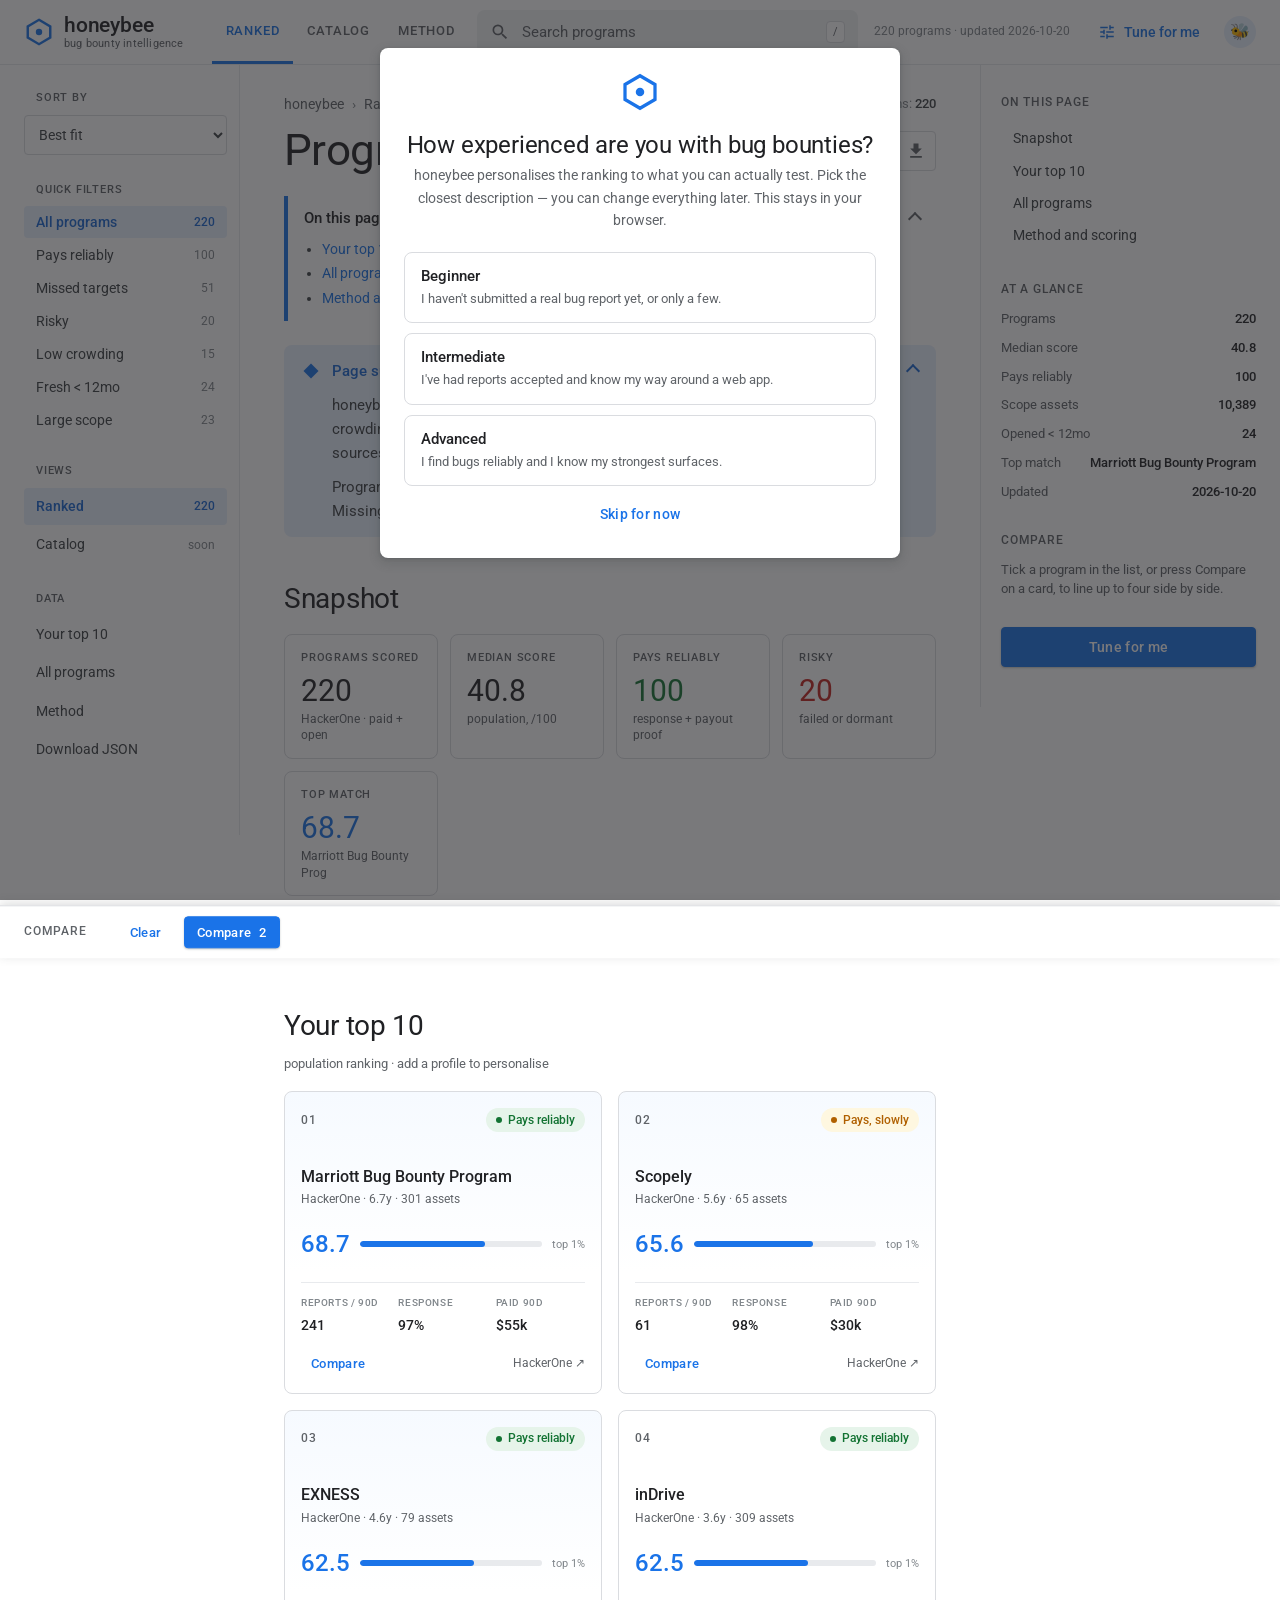
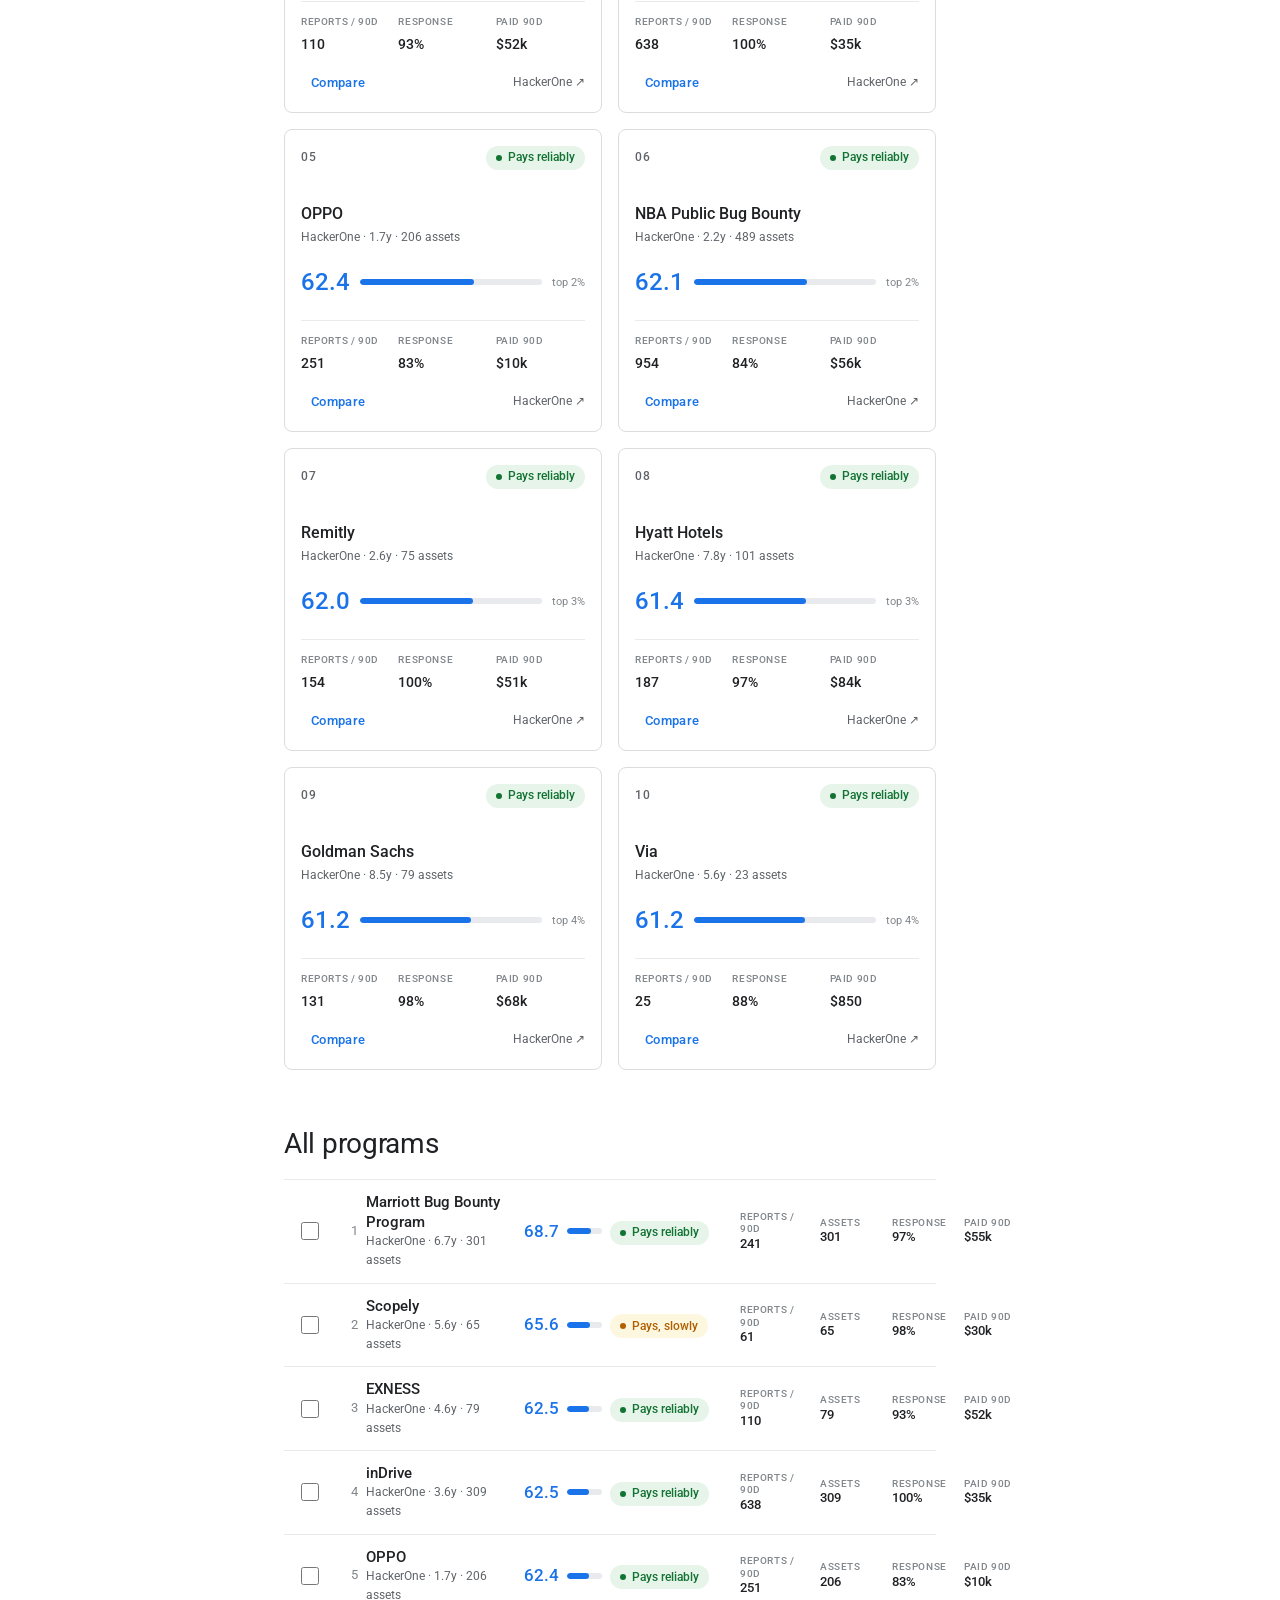
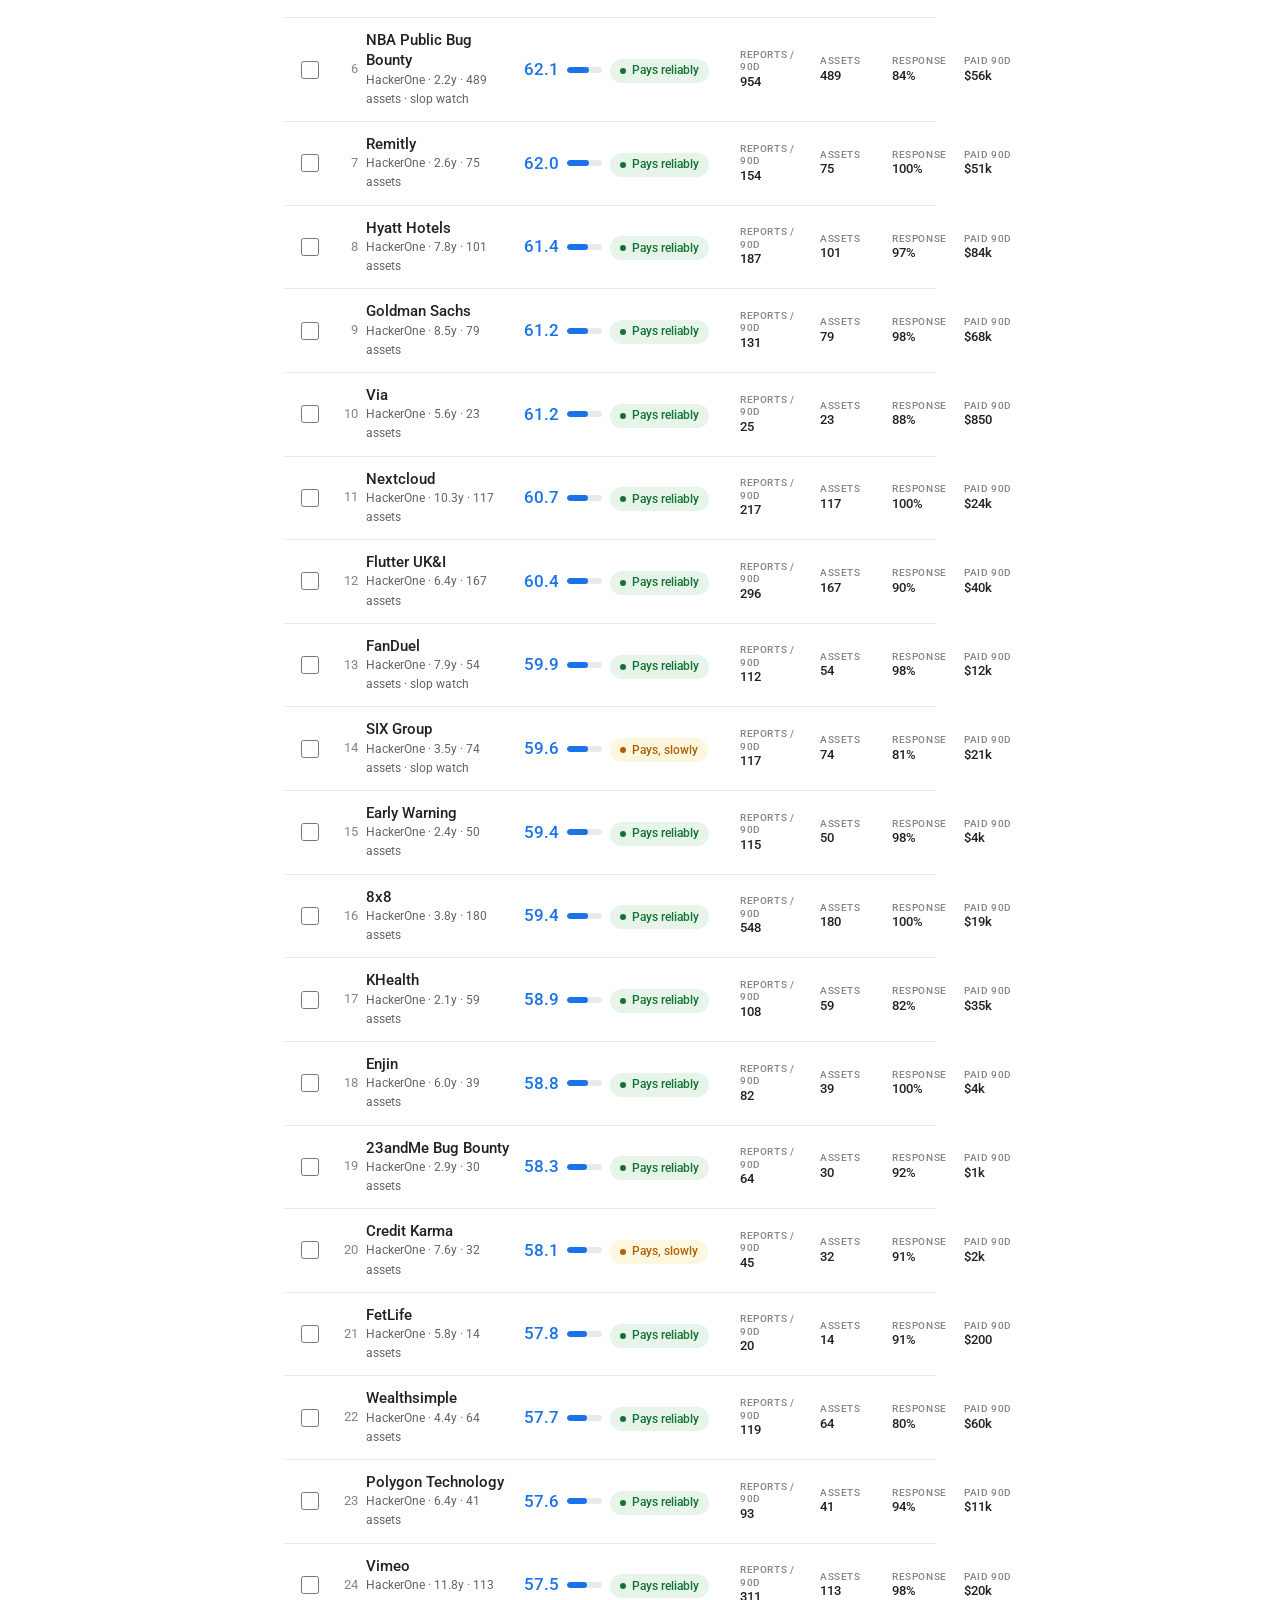
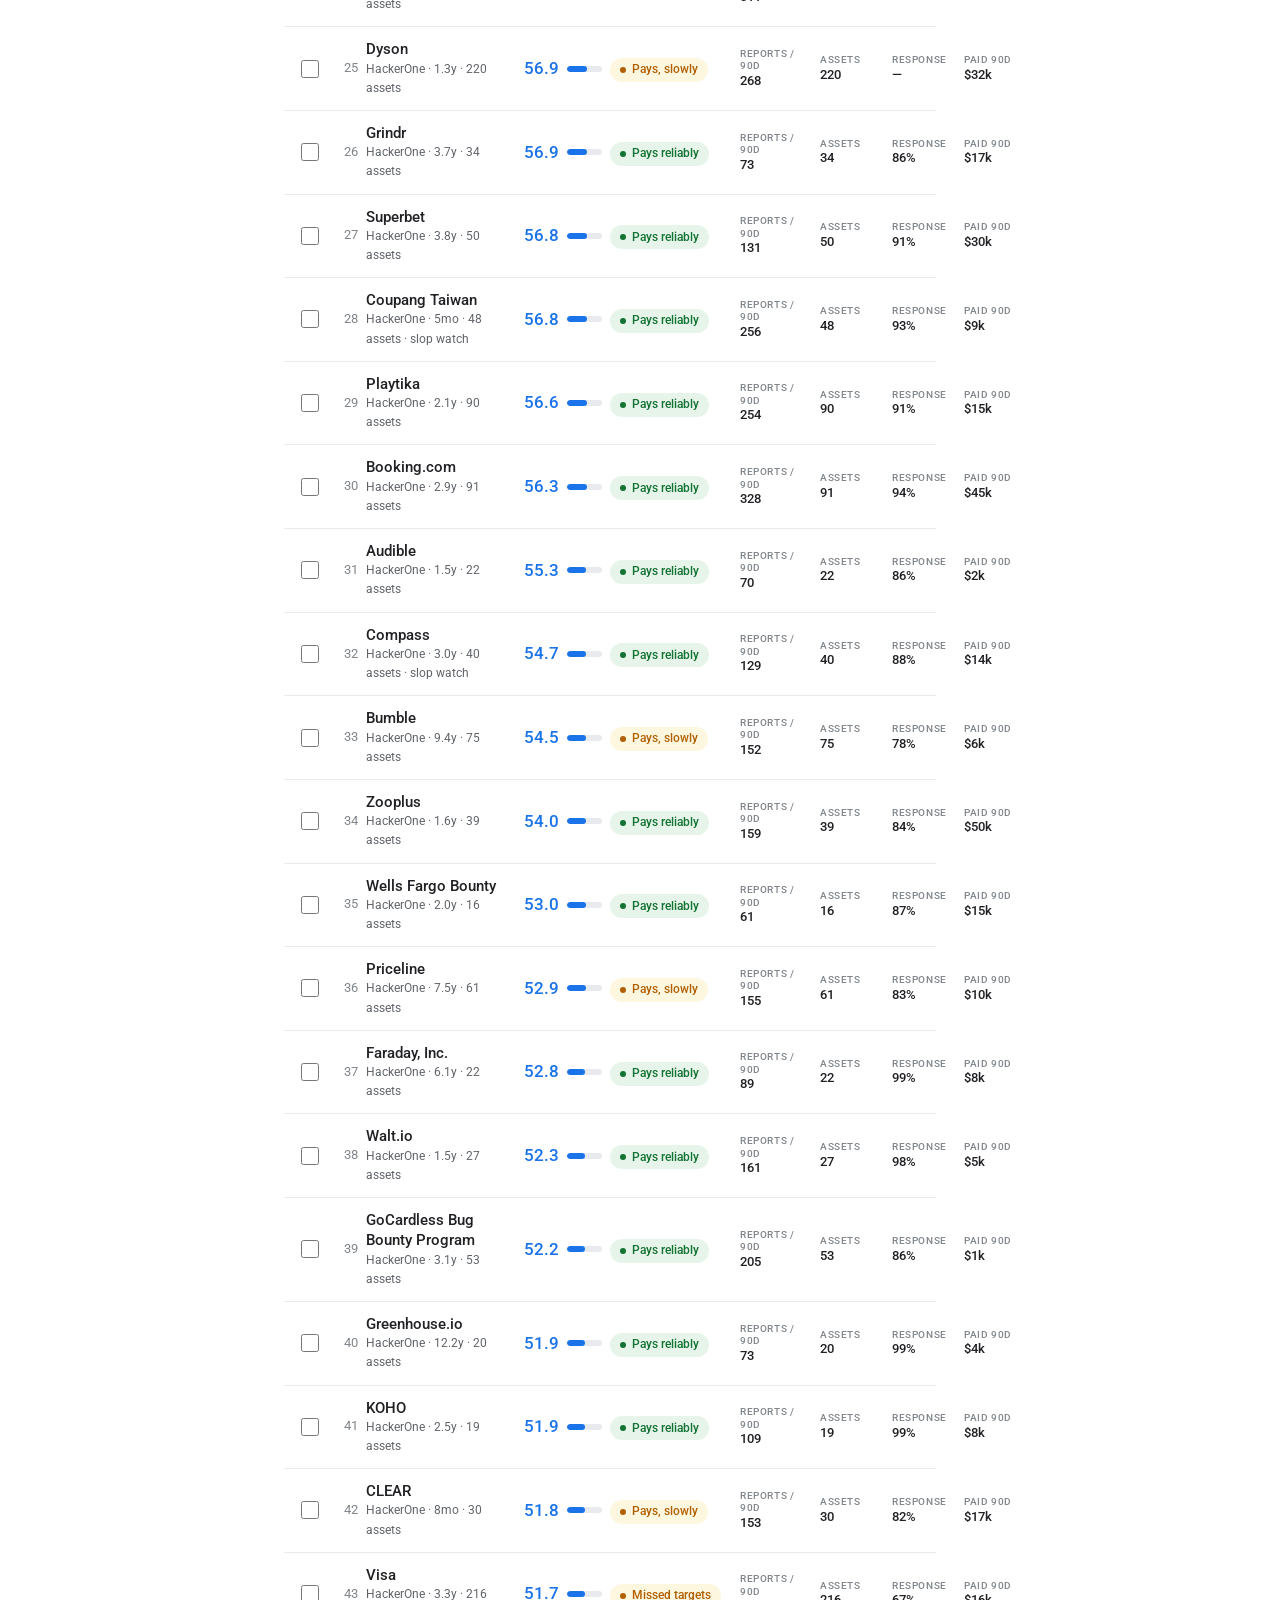
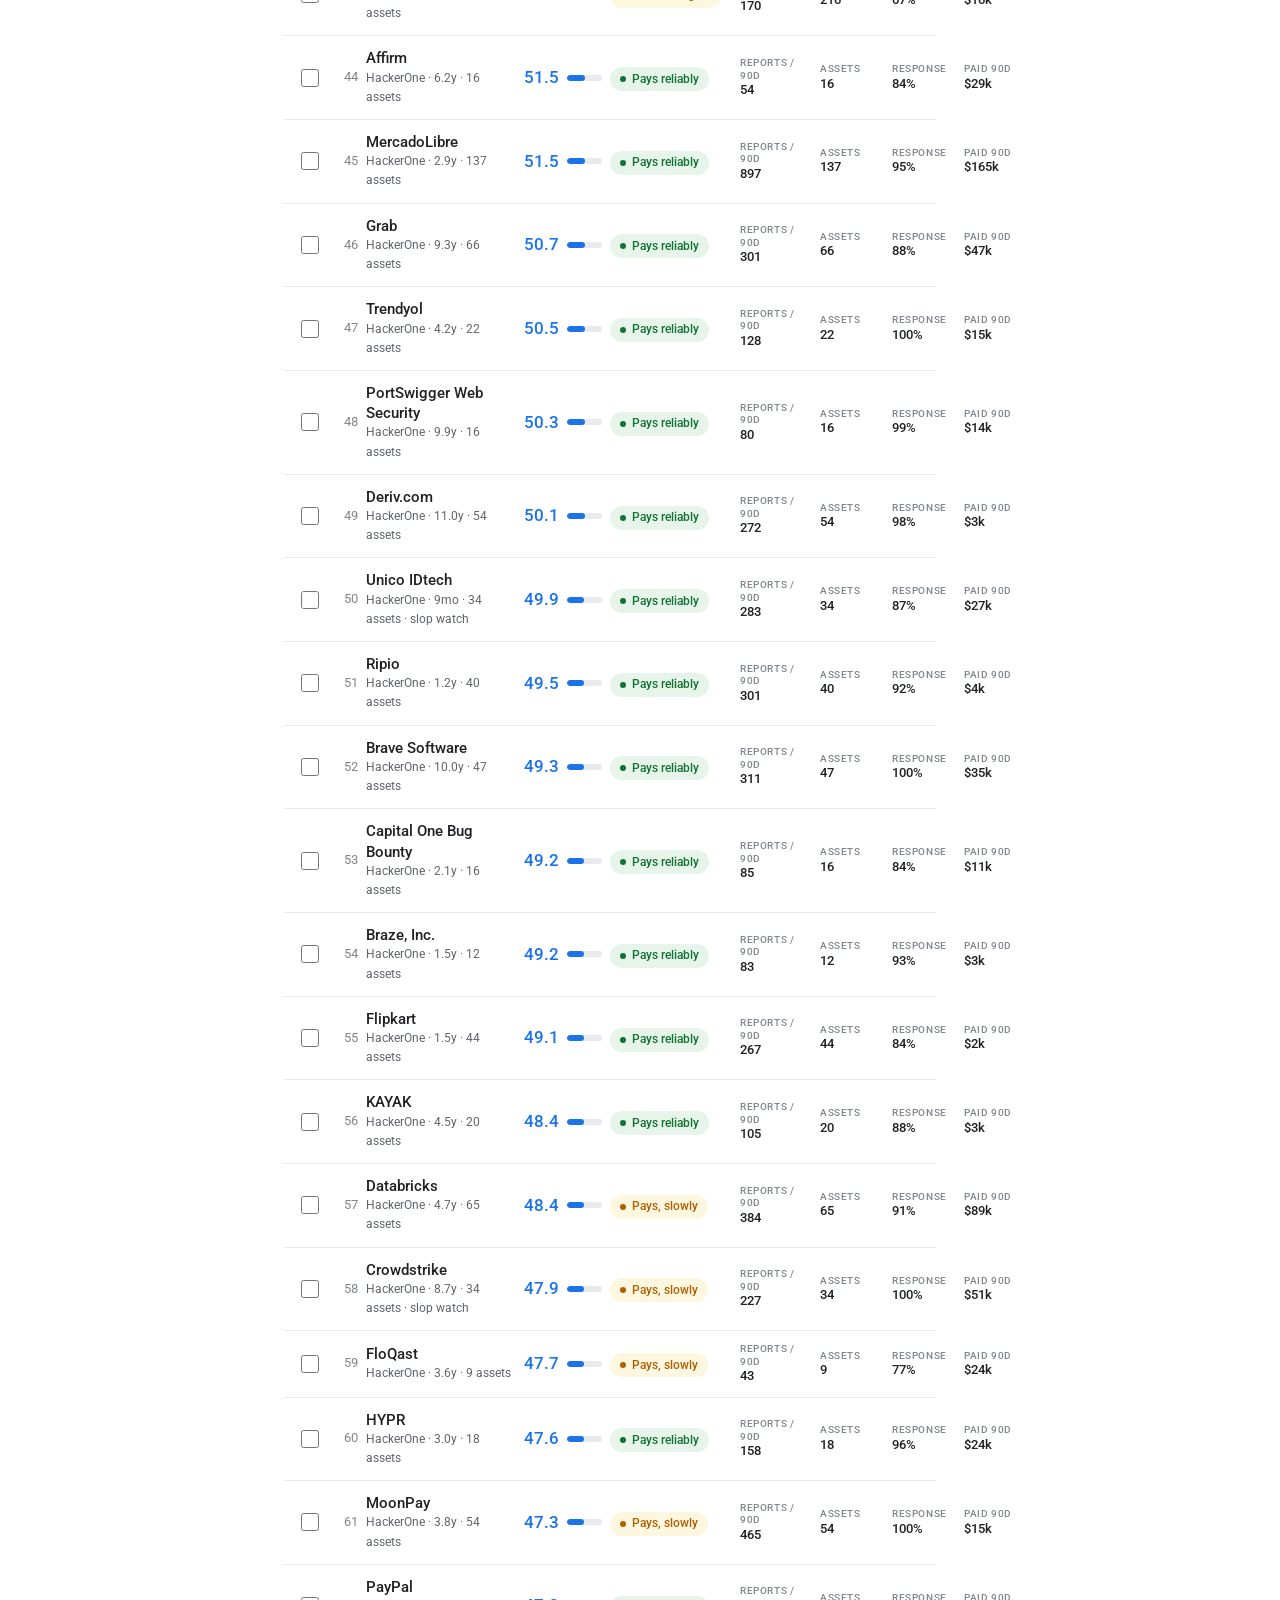
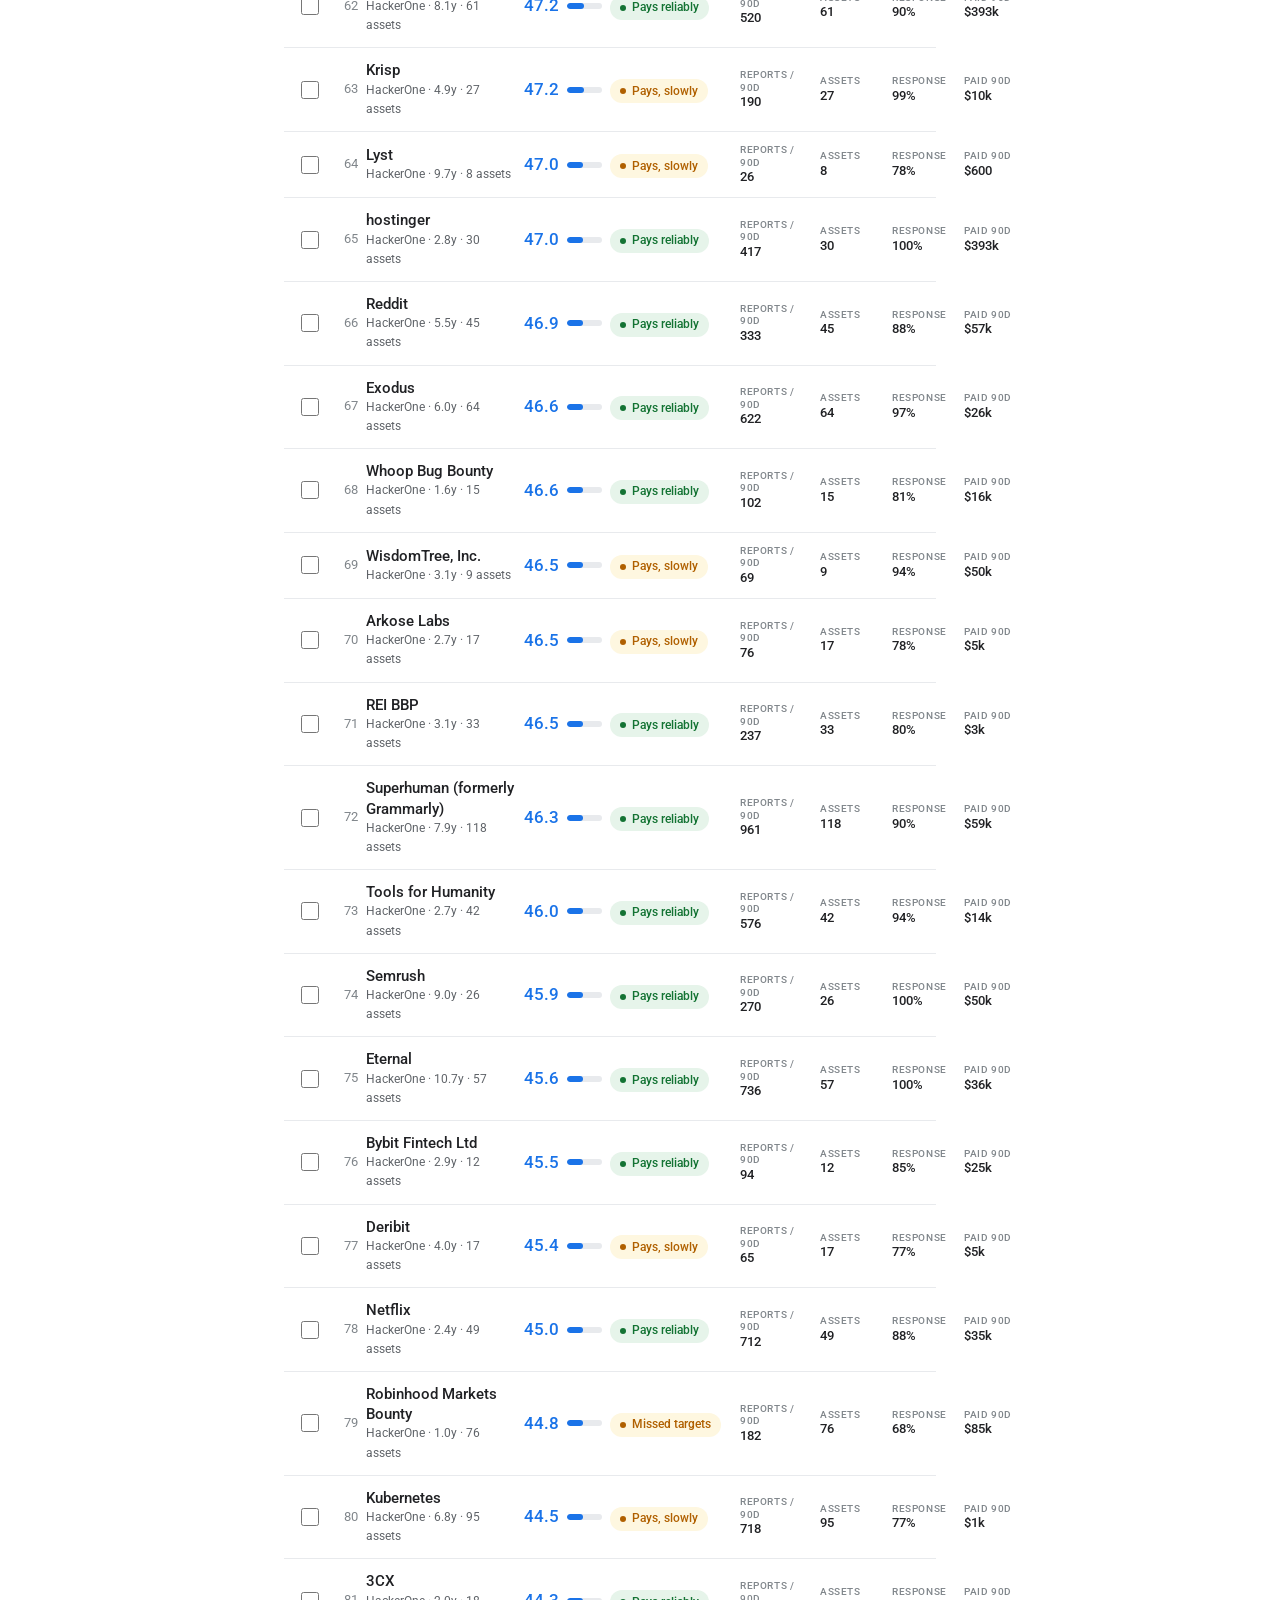
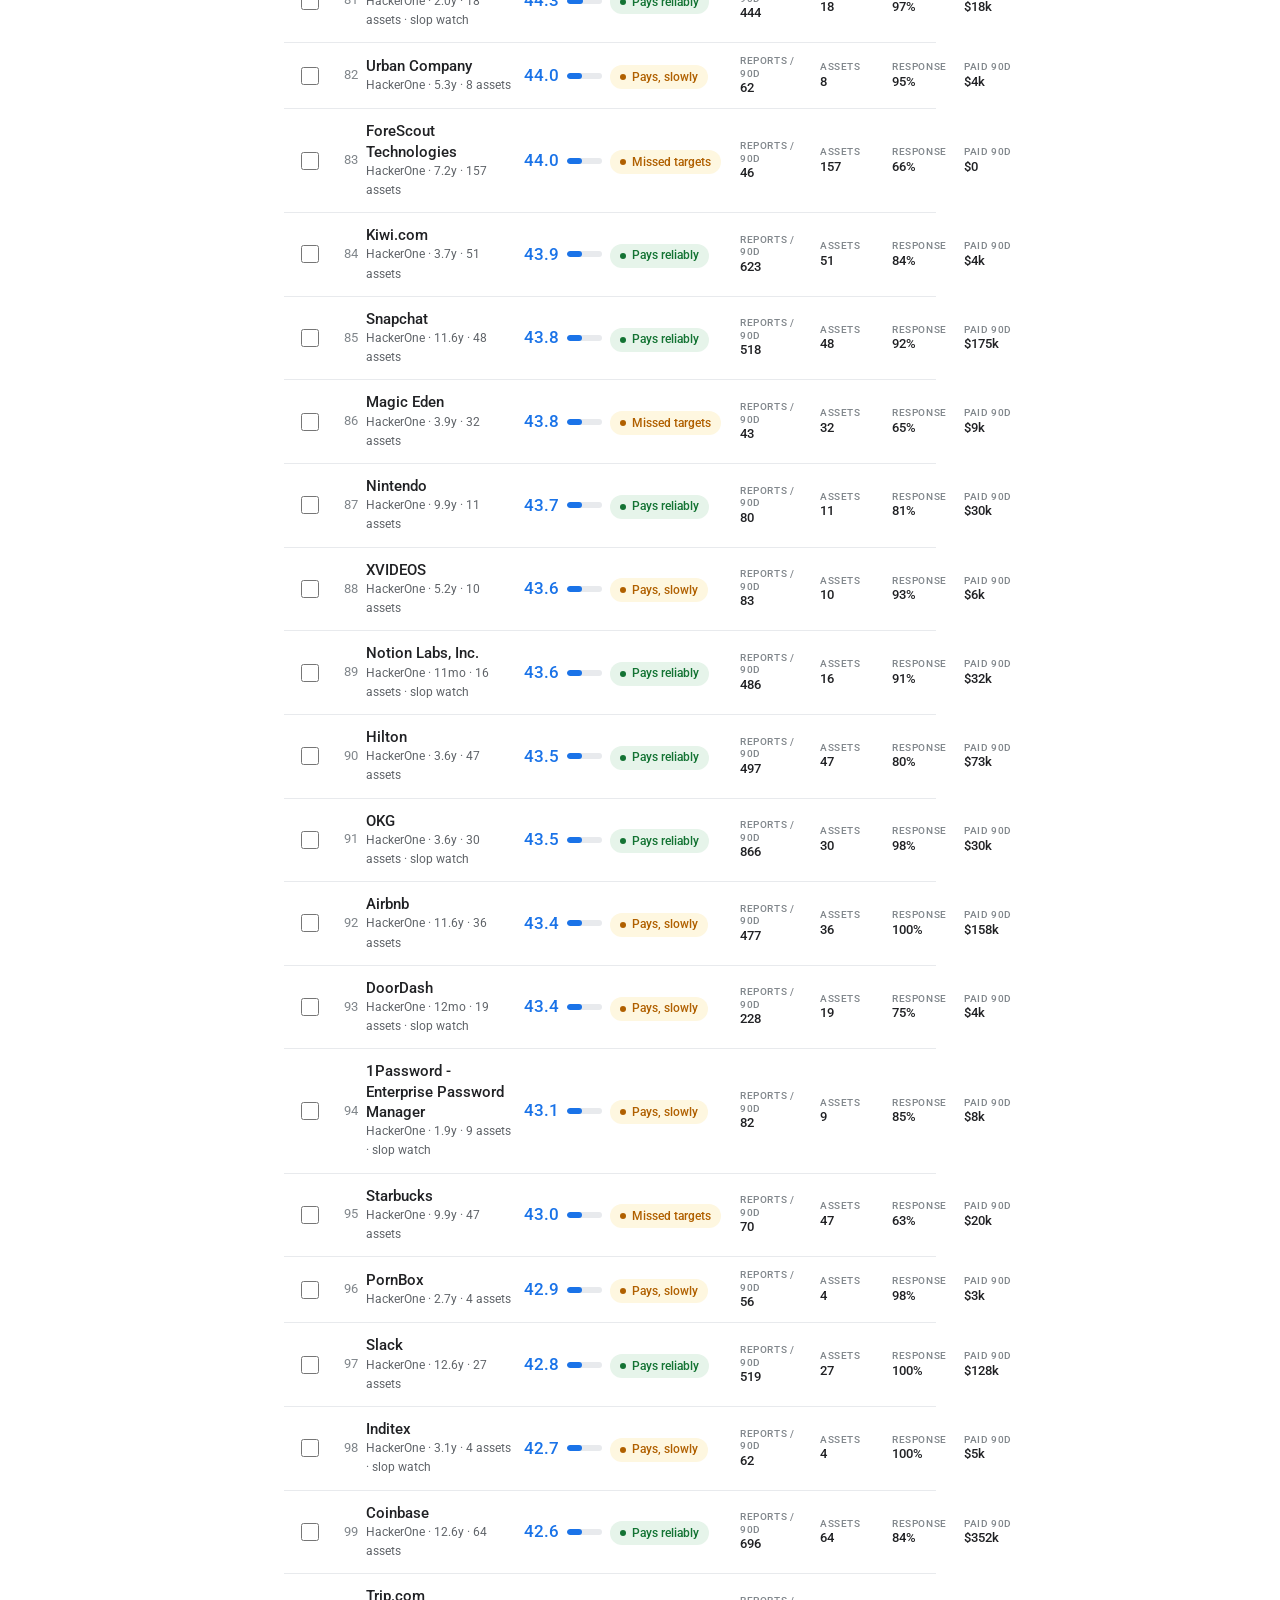
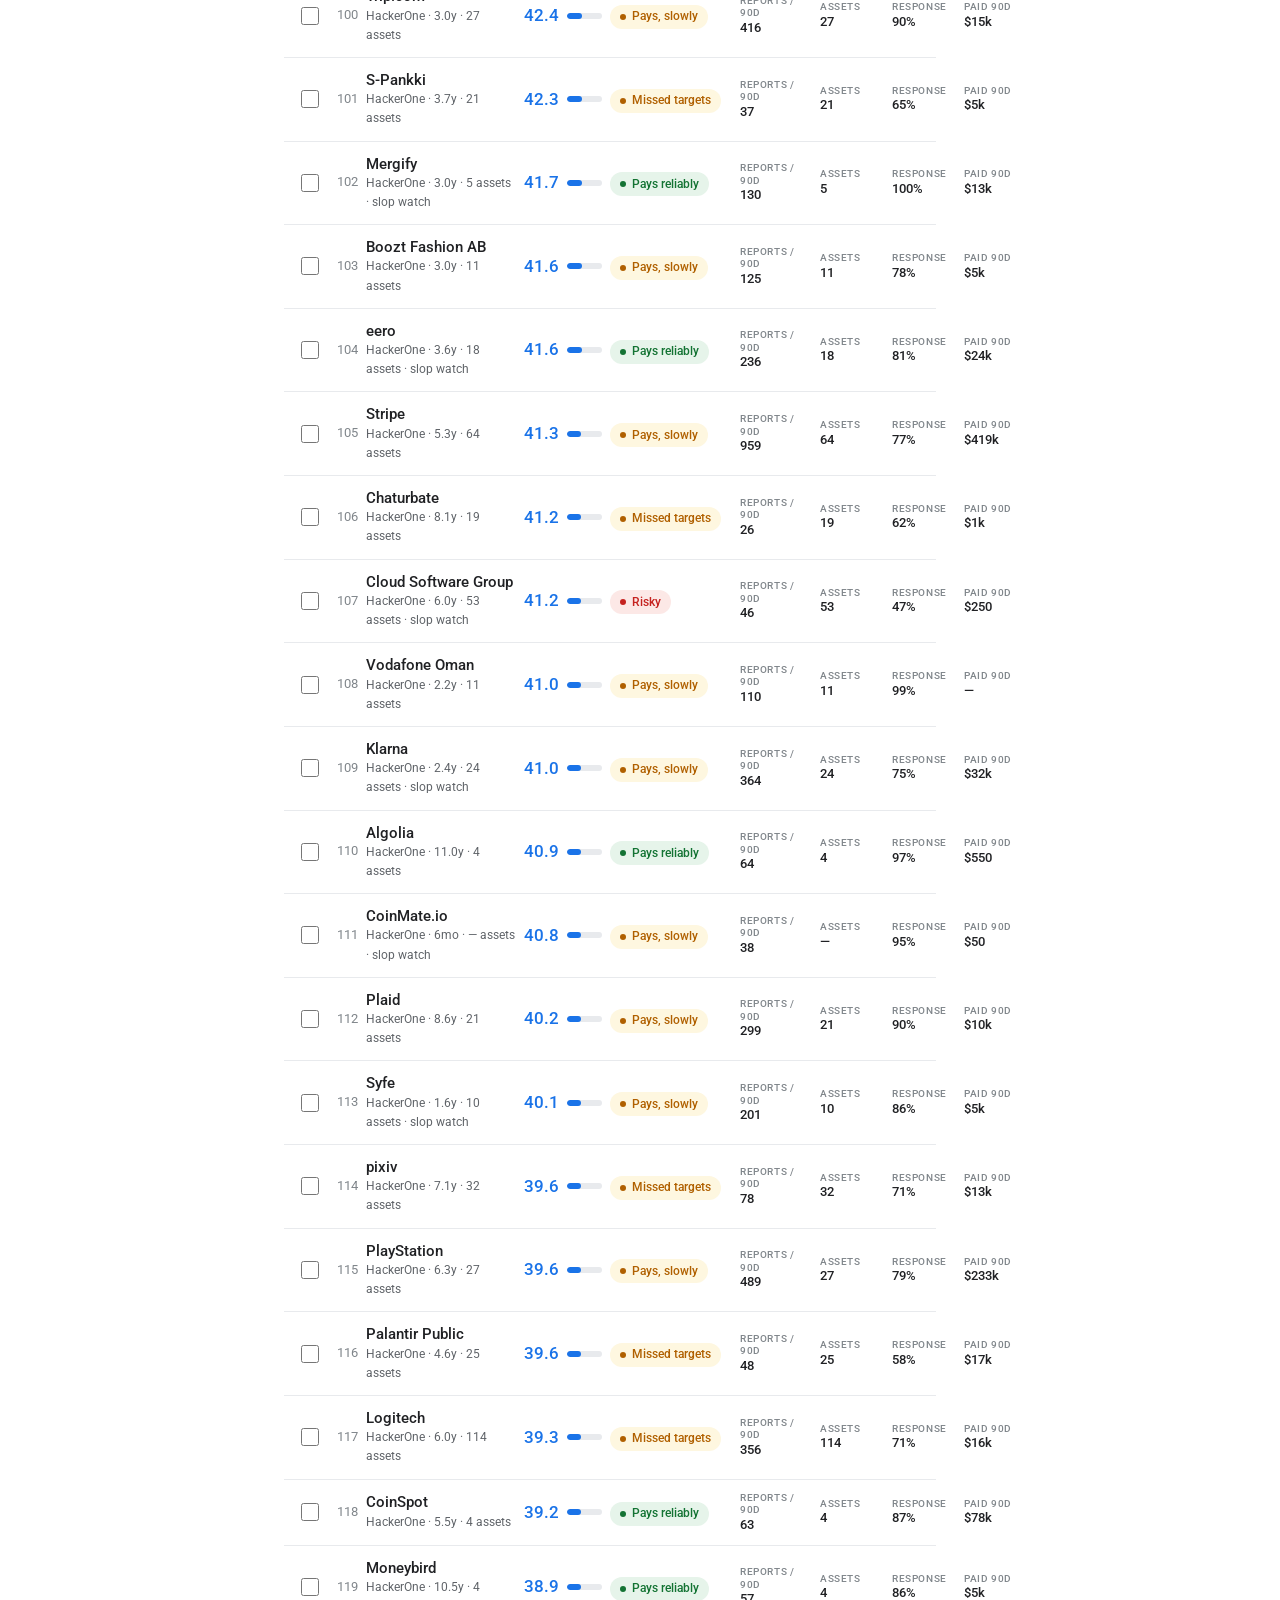
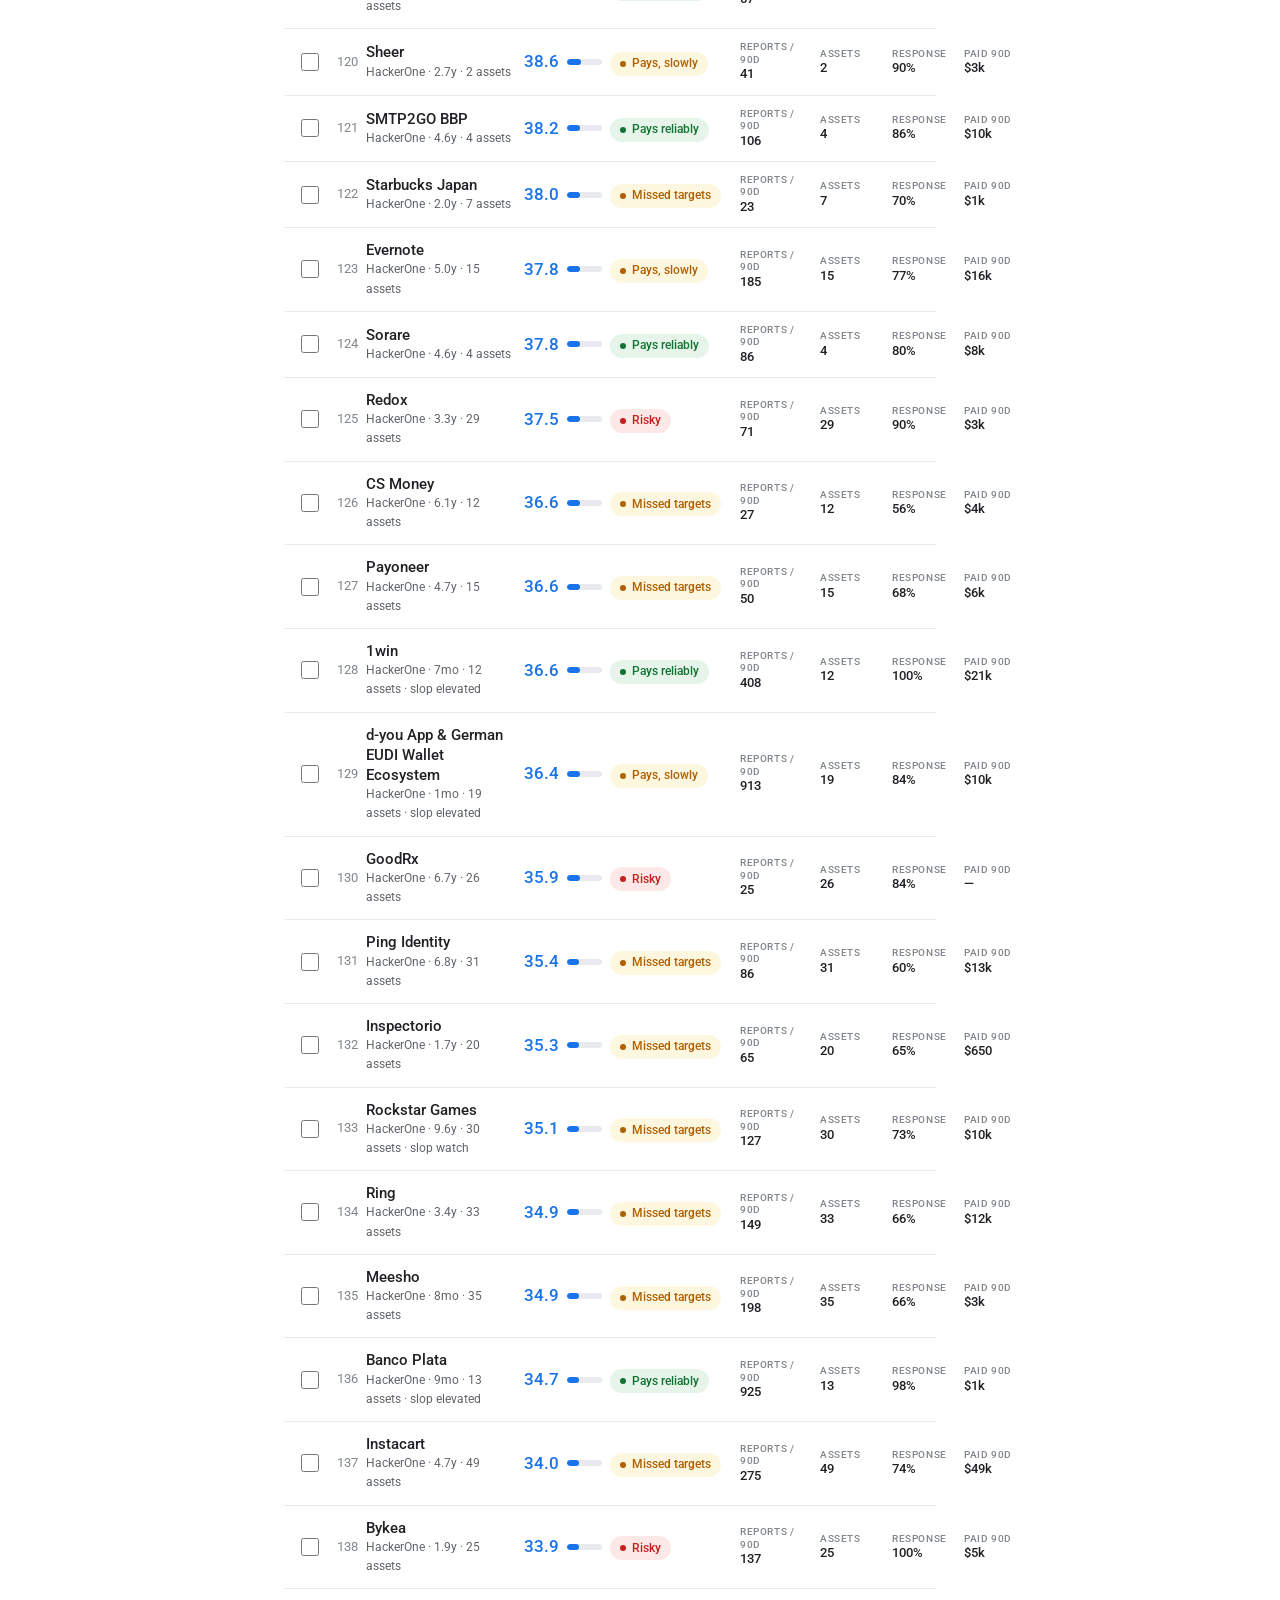
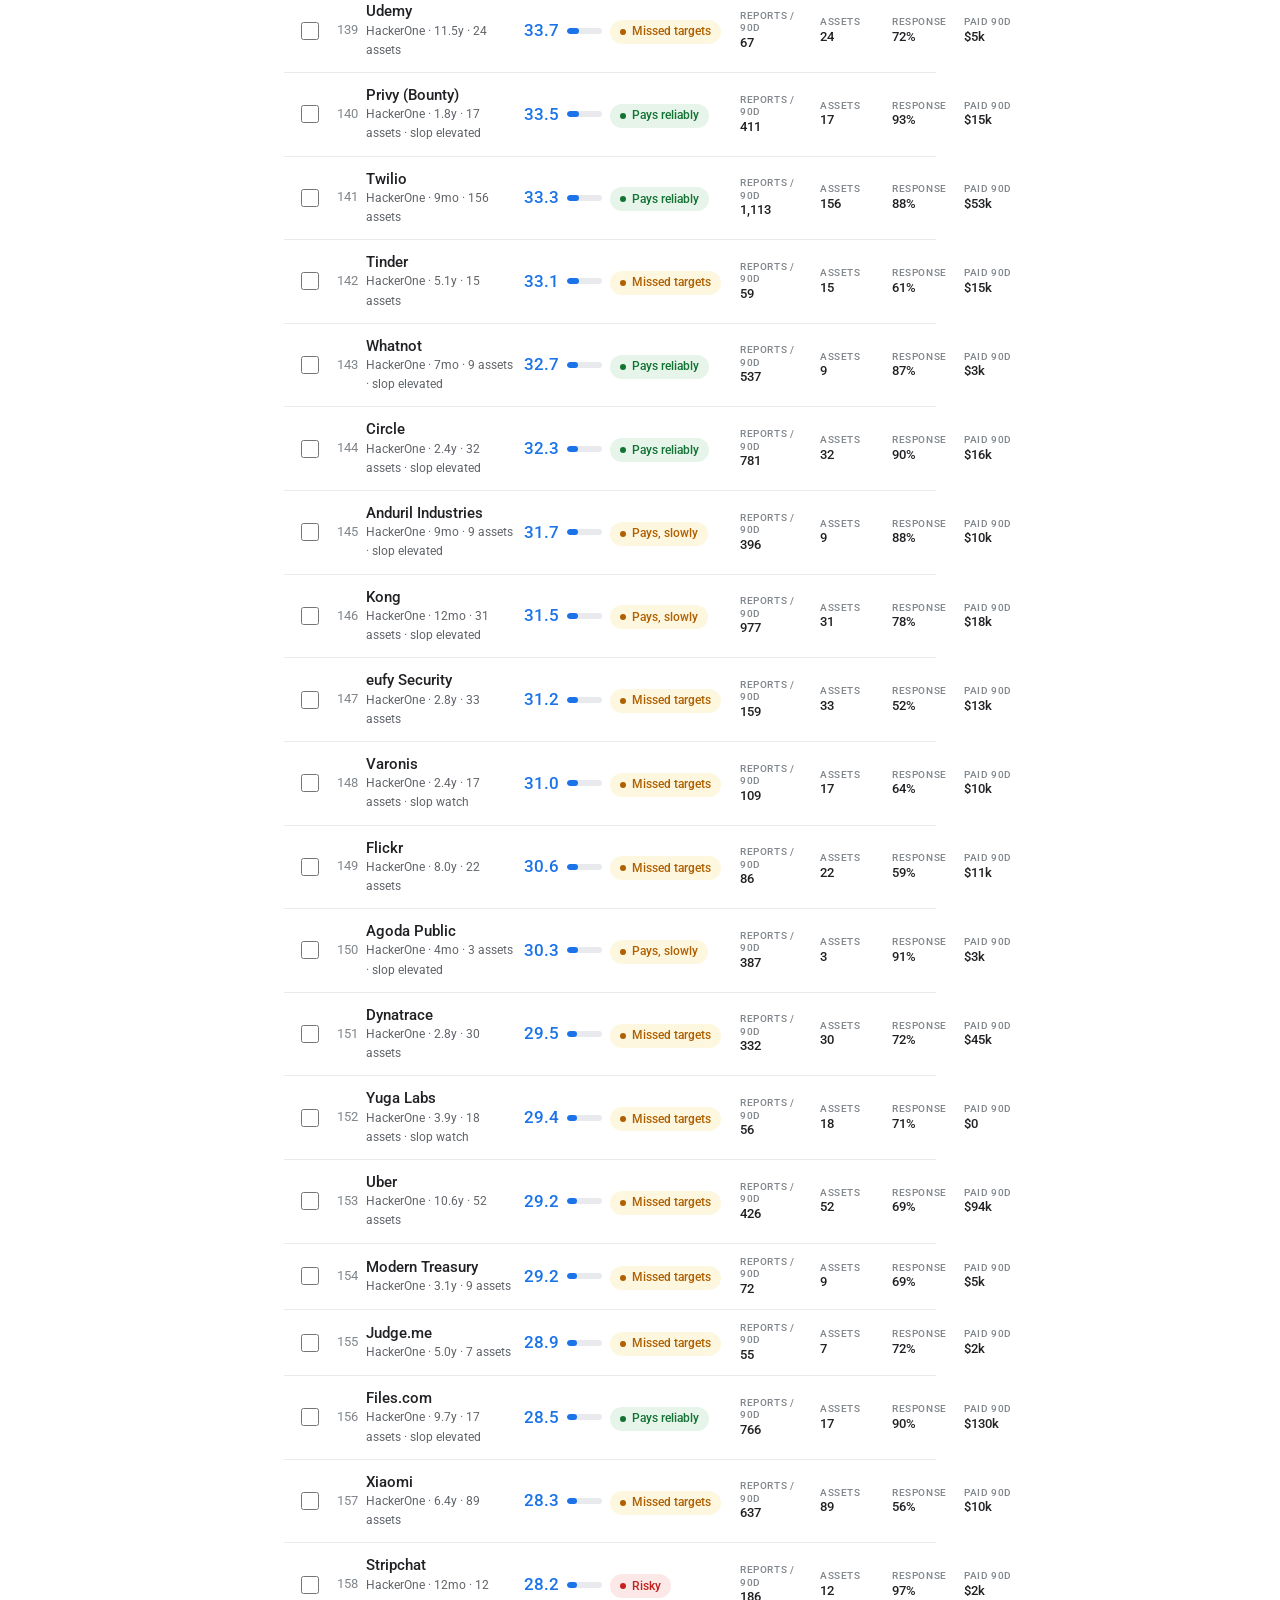
==== public/index.html @ 760cd8d2 "Add the personalization engine and onboarding" ====
<!DOCTYPE html>
<html lang="en">
<head>
<meta charset="utf-8">
<meta name="viewport" content="width=device-width, initial-scale=1">
<title>honeybee — programs that actually pay</title>
<meta name="description" content="Bug bounty opportunity intelligence for mid-level hunters. Ranked on payout reliability, crowding and your own stack.">
<link rel="preconnect" href="https://fonts.googleapis.com">
<link rel="preconnect" href="https://fonts.gstatic.com" crossorigin>
<link href="https://fonts.googleapis.com/css2?family=Roboto:wght@300;400;500;700&family=Roboto+Mono:wght@400;500&display=swap" rel="stylesheet">
<link rel="stylesheet" href="styles.css">
<link rel="icon" href="data:image/svg+xml,%3Csvg xmlns='http://www.w3.org/2000/svg' viewBox='0 0 32 32'%3E%3Cpolygon points='16,3 28,10 28,22 16,29 4,22 4,10' fill='none' stroke='%231a73e8' stroke-width='3'/%3E%3C/svg%3E">
</head>
<body id="top">

<!-- ===================== APP BAR ===================== -->
<header class="appbar">
  <div class="appbar-inner">
    <a class="brand" href="#top">
      <svg class="brand-mark" viewBox="0 0 32 32" aria-hidden="true">
        <polygon points="16,3 28,10 28,22 16,29 4,22 4,10" fill="none" stroke="#1a73e8" stroke-width="2.6"/>
        <circle cx="16" cy="16" r="3.4" fill="#1a73e8"/>
      </svg>
      <span class="brand-text">
        <span class="brand-name">honeybee</span>
        <span class="brand-sub">bug bounty intelligence</span>
      </span>
    </a>

    <nav class="appnav" aria-label="Sections">
      <button class="appnav-link active" data-tab-link="ranked">Ranked</button>
      <button class="appnav-link" data-tab-link="catalog">Catalog</button>
      <button class="appnav-link" data-tab-link="method">Method</button>
    </nav>

    <div class="appbar-search">
      <svg class="ic" viewBox="0 0 24 24" aria-hidden="true"><path d="M15.5 14h-.79l-.28-.27A6.47 6.47 0 0 0 16 9.5 6.5 6.5 0 1 0 9.5 16c1.61 0 3.09-.59 4.23-1.57l.27.28v.79l5 4.99L20.49 19l-4.99-5zm-6 0C7.01 14 5 11.99 5 9.5S7.01 5 9.5 5 14 7.01 14 9.5 11.99 14 9.5 14z"/></svg>
      <input id="search" type="search" placeholder="Search programs" autocomplete="off" aria-label="Search programs">
      <kbd>/</kbd>
    </div>

    <span class="appbar-meta" id="meta">loading…</span>
    <span id="profile-pill"></span>
    <button class="btn-text js-tune" id="tune-btn">
      <svg class="ic" viewBox="0 0 24 24" aria-hidden="true"><path d="M3 17v2h6v-2H3zM3 5v2h10V5H3zm10 16v-2h8v-2h-8v-2h-2v6h2zM7 9v2H3v2h4v2h2V9H7zm14 4v-2H11v2h10zm-6-4h2V7h4V5h-4V3h-2v6z"/></svg>
      Tune for me
    </button>
    <span class="avatar" aria-hidden="true">🐝</span>
  </div>
</header>

<div class="shell">

  <!-- ---------- left nav ---------- -->
  <aside class="sidenav">
    <div class="side-block">
      <div class="side-title">Sort by</div>
      <div class="controls" id="controls">
        <select id="sort" aria-label="Sort programs">
          <option value="fit">Best fit</option>
          <option value="lowcomp">Lowest competition</option>
          <option value="newest">Newest</option>
          <option value="payout">Highest paid (90d)</option>
          <option value="scope">Largest scope</option>
        </select>
      </div>
    </div>

    <div class="side-block">
      <div class="side-title">Quick filters</div>
      <div class="quick" id="quick">
        <button class="quickchip active" data-quick="all">All programs <span class="chip-cnt" data-cnt="all"></span></button>
        <button class="quickchip" data-quick="green">Pays reliably <span class="chip-cnt" data-cnt="green"></span></button>
        <button class="quickchip" data-quick="missed">Missed targets <span class="chip-cnt" data-cnt="missed"></span></button>
        <button class="quickchip" data-quick="red">Risky <span class="chip-cnt" data-cnt="red"></span></button>
        <button class="quickchip" data-quick="lowcomp">Low crowding <span class="chip-cnt" data-cnt="lowcomp"></span></button>
        <button class="quickchip" data-quick="fresh">Fresh &lt; 12mo <span class="chip-cnt" data-cnt="fresh"></span></button>
        <button class="quickchip" data-quick="bigscope">Large scope <span class="chip-cnt" data-cnt="bigscope"></span></button>
      </div>
    </div>

    <div class="side-block">
      <div class="side-title">Views</div>
      <nav class="side-nav">
        <a class="side-link active" data-tab-link="ranked" href="#">Ranked <span class="side-count" id="count-ranked">—</span></a>
        <a class="side-link" data-tab-link="catalog" href="#">Catalog <span class="side-count" id="count-catalog">soon</span></a>
      </nav>
    </div>

    <div class="side-block">
      <div class="side-title">Data</div>
      <nav class="side-nav">
        <a class="side-link" href="#top10">Your top 10</a>
        <a class="side-link" href="#all">All programs</a>
        <a class="side-link" href="#method">Method</a>
        <a class="side-link" href="data/programs.json" download>Download JSON</a>
      </nav>
    </div>
  </aside>

  <!-- ---------- main ---------- -->
  <main class="doc">

    <div class="crumbs">
      <a href="#top">honeybee</a>
      <span class="sep">›</span>
      <a href="#top10">Ranked</a>
      <span class="sep">›</span>
      <span class="crumb-current" id="crumb-current">Programs</span>
      <span class="crumb-right" id="hero-count-wrap">Scored programs: <b id="hero-count">220</b></span>
    </div>

    <div class="h1-row">
      <h1>Programs that actually pay</h1>
      <div class="h1-actions">
        <button class="icon-btn" id="copy-link" title="Copy a link to this view">
          <svg class="ic" viewBox="0 0 24 24"><path d="M16 1H4a2 2 0 0 0-2 2v14h2V3h12V1zm3 4H8a2 2 0 0 0-2 2v14a2 2 0 0 0 2 2h11a2 2 0 0 0 2-2V7a2 2 0 0 0-2-2zm0 16H8V7h11v14z"/></svg>
        </button>
        <a class="icon-btn" href="data/programs.json" download title="Download the dataset">
          <svg class="ic" viewBox="0 0 24 24"><path d="M19 9h-4V3H9v6H5l7 7 7-7zM5 18v2h14v-2H5z"/></svg>
        </a>
      </div>
    </div>

    <details class="toc-box" open>
      <summary>On this page</summary>
      <ul>
        <li><a href="#top10">Your top 10</a></li>
        <li><a href="#all">All programs</a></li>
        <li><a href="#method">Method and scoring</a></li>
      </ul>
    </details>

    <details class="callout" open>
      <summary>
        <svg class="ic diamond" viewBox="0 0 24 24" aria-hidden="true"><path d="M12 2 22 12 12 22 2 12z"/></svg>
        Page summary
      </summary>
      <div class="callout-body">
        <p>
          honeybee ranks <b><span class="inline-count" id="hero-count-2">220</span> public, paid, open HackerOne programs</b>
          by payout reliability, crowding, triage quality and scope breadth. Data comes from free,
          unauthenticated sources and refreshes every six hours.
        </p>
        <p>
          Programs with insufficient signal are marked unknown instead of scored favorably.
          Missing data never becomes a good score.
        </p>
      </div>
    </details>

    <h2 id="snapshot">Snapshot</h2>
    <section class="stats" id="stats"></section>
    <div class="tierbar" id="tierbar" title="Will They Pay distribution"></div>
    <div class="tierlegend" id="tierlegend"></div>

    <h2 id="top10">Your top 10</h2>
    <p class="section-note" id="top10-note">population ranking · add a profile to personalise</p>
    <section class="top10" id="top10-section">
      <div class="cards" id="cards"></div>
    </section>

    <h2 id="all">All programs</h2>
    <div id="list" class="list"></div>

    <h2 id="method">Method and scoring</h2>
    <p class="foot" id="foot"></p>
    <p class="method-links">
      Full formula, weights, penalties and citations live in
      <a href="https://github.com/" target="_blank" rel="noopener">docs/SCORING.md</a> in the repository.
      Scope data comes from the community mirrors of HackerOne program listings.
    </p>

  </main>

  <!-- ---------- right rail ---------- -->
  <aside class="rail">
    <div class="rail-block">
      <h3>On this page</h3>
      <ul class="rail-toc">
        <li><a href="#snapshot">Snapshot</a></li>
        <li><a href="#top10">Your top 10</a></li>
        <li><a href="#all">All programs</a></li>
        <li><a href="#method">Method and scoring</a></li>
      </ul>
    </div>

    <div class="rail-block">
      <h3>At a glance</h3>
      <div class="rail-stats" id="rail-stats"></div>
    </div>

    <div class="rail-block">
      <h3>Compare</h3>
      <div id="rail-compare"></div>
    </div>

    <div class="rail-block" id="rail-gap-block" style="display:none">
      <h3>Skill gaps</h3>
      <p class="rail-empty" id="rail-gap-note">If you practiced one more surface, these programs would enter your top 50.</p>
      <div id="rail-gaps"></div>
    </div>

    <button class="btn primary full js-tune">Tune for me</button>
  </aside>
</div>

<!-- ===================== COMPARE TRAY (narrow screens) ===================== -->
<div class="tray" id="tray">
  <div class="tray-inner">
    <span class="tray-label">Compare</span>
    <div class="tray-items" id="tray-items"></div>
    <div class="spacer"></div>
    <button class="btn ghost sm" id="clear-compare">Clear</button>
    <button class="btn primary sm" id="open-compare">Compare <span id="compare-count">2</span></button>
  </div>
</div>

<!-- ===================== COMPARE DIALOG ===================== -->
<div class="modal" id="compare-modal">
  <div class="modal-bg" id="compare-bg"></div>
  <div class="modal-card wide" role="dialog" aria-modal="true" aria-labelledby="compare-title">
    <div class="modal-head">
      <h2 id="compare-title">Side by side</h2>
      <div class="spacer"></div>
      <button class="btn sm" id="export-csv">Export CSV</button>
      <button class="btn ghost sm" id="close-compare">Close</button>
    </div>
    <div id="compare-body"></div>
  </div>
</div>

<!-- ===================== PROFILE DIALOG ===================== -->
<div class="modal" id="modal">
  <div class="modal-bg" data-close></div>
  <div class="modal-card" role="dialog" aria-modal="true" aria-labelledby="modal-title">
    <div class="modal-head">
      <h2 id="modal-title">Tune honeybee to you</h2>
      <button class="btn ghost sm" data-close>Close</button>
    </div>
    <p class="lede">
      Everything here stays in your browser. With a profile the ranking shifts toward programs whose
      surface you can actually test.
    </p>

    <div class="fieldset">
      <h3>Experience level</h3>
      <div class="chips" id="level-chips">
        <span class="chip" data-level="1">Beginner</span>
        <span class="chip on" data-level="2">Intermediate</span>
        <span class="chip" data-level="3">Advanced</span>
      </div>
      <p class="hint" id="level-hint">Your level scales every self-assessed skill. A beginner rating of 5 counts as 2.5 in the engine. Be honest — the ranking only helps if it is.</p>
    </div>

    <div class="fieldset">
      <h3>What can you test?</h3>
      <div class="sliders" id="surface-sliders"></div>
    </div>

    <div class="fieldset">
      <h3>How much time do you have?</h3>
      <div class="sliders">
        <div class="slider">
          <span>Hours / week</span>
          <input type="range" id="hours" min="2" max="40" step="2" value="10">
          <span class="sv" id="hours-v">10</span>
        </div>
        <div class="slider">
          <span>Session length</span>
          <input type="range" id="session" min="1" max="8" step="1" value="3">
          <span class="sv" id="session-v">3h</span>
        </div>
      </div>
    </div>

    <div class="fieldset">
      <h3>What are you optimising for?</h3>
      <div class="chips" id="goal-chips">
        <span class="chip on" data-goal="first_bounty">First bounty</span>
        <span class="chip" data-goal="income">Steady income</span>
        <span class="chip" data-goal="learning">Learning</span>
      </div>
      <p class="hint" id="goal-shift-note"></p>
    </div>

    <div class="fieldset">
      <h3>What do you have?</h3>
      <div class="chips" id="tool-chips">
        <span class="chip" data-tool="burp_pro">Burp Pro</span>
        <span class="chip" data-tool="collaborator">OOB / Collaborator</span>
        <span class="chip" data-tool="mobile_proxy">Mobile proxy setup</span>
        <span class="chip" data-tool="vps">VPS</span>
      </div>
    </div>

    <div class="modal-actions">
      <button class="btn ghost" id="reset-profile">Clear</button>
      <button class="btn" data-close>Cancel</button>
      <button class="btn primary" id="save-profile">Apply</button>
    </div>
  </div>
</div>

<!-- ===================== ONBOARDING DIALOG ===================== -->
<div class="modal" id="onboard">
  <div class="modal-bg" data-close-onboard></div>
  <div class="modal-card" role="dialog" aria-modal="true" aria-labelledby="onboard-title">
    <div class="onboard-bee" aria-hidden="true">
      <svg viewBox="0 0 32 32"><polygon points="16,3 28,10 28,22 16,29 4,22 4,10" fill="none" stroke="#1a73e8" stroke-width="2.6"/><circle cx="16" cy="16" r="3.4" fill="#1a73e8"/></svg>
    </div>
    <h2 id="onboard-title">How experienced are you with bug bounties?</h2>
    <p class="lede">
      honeybee personalises the ranking to what you can actually test. Pick the closest
      description — you can change everything later. This stays in your browser.
    </p>

    <div class="onboard-options">
      <button class="onboard-option" data-level="1">
        <b>Beginner</b>
        <span>I haven't submitted a real bug report yet, or only a few.</span>
      </button>
      <button class="onboard-option" data-level="2">
        <b>Intermediate</b>
        <span>I've had reports accepted and know my way around a web app.</span>
      </button>
      <button class="onboard-option" data-level="3">
        <b>Advanced</b>
        <span>I find bugs reliably and I know my strongest surfaces.</span>
      </button>
    </div>

    <div class="onboard-actions">
      <button class="btn ghost" data-close-onboard>Skip for now</button>
    </div>
  </div>
</div>

<script src="engine.js"></script>
<script src="app.js"></script>
</body>
</html>
---- public/styles.css ----
/* ==========================================================================
   honeybee — Google Developers docs style
   Material palette, Roboto, sticky app bar + left nav + right rail.
   ========================================================================== */

:root {
  /* google blue */
  --blue: #1a73e8;
  --blue-d: #1967d2;
  --blue-l: #e8f0fe;
  --blue-l2: #d2e3fc;

  /* greys */
  --ink: #202124;
  --ink2: #3c4043;
  --muted: #5f6368;
  --muted2: #80868b;
  --border: #dadce0;
  --border-l: #e8eaed;
  --bg: #ffffff;
  --bg2: #f8f9fa;
  --bg3: #f1f3f4;

  /* status */
  --green-bg: #e6f4ea;
  --green-fg: #137333;
  --amber-bg: #fef7e0;
  --amber-fg: #b06000;
  --red-bg: #fce8e6;
  --red-fg: #c5221f;

  --shadow-1: 0 1px 2px 0 rgba(60, 64, 67, 0.30), 0 1px 3px 1px rgba(60, 64, 67, 0.15);
  --shadow-2: 0 1px 3px 0 rgba(60, 64, 67, 0.30), 0 4px 8px 3px rgba(60, 64, 67, 0.15);

  --r: 8px;
  --r-sm: 4px;
  --appbar-h: 64px;
  --font: "Roboto", "Helvetica Neue", Arial, sans-serif;
  --mono: "Roboto Mono", ui-monospace, SFMono-Regular, Menlo, monospace;
}

* { box-sizing: border-box; }

html { scroll-behavior: smooth; scroll-padding-top: 80px; }

body {
  margin: 0;
  background: var(--bg);
  color: var(--ink2);
  font-family: var(--font);
  font-size: 16px;
  line-height: 1.6;
  -webkit-font-smoothing: antialiased;
}

a { color: var(--blue); text-decoration: none; }
a:hover { text-decoration: underline; }

h1, h2, h3, h4 { color: var(--ink); font-weight: 400; margin: 0; }

/* ==========================================================================
   app bar
   ========================================================================== */

.appbar {
  position: sticky;
  top: 0;
  z-index: 60;
  background: var(--bg);
  border-bottom: 1px solid var(--border-l);
}

.appbar-inner {
  max-width: 1440px;
  margin: 0 auto;
  height: var(--appbar-h);
  padding: 0 24px;
  display: flex;
  align-items: center;
  gap: 8px;
}

.brand {
  display: flex;
  align-items: center;
  gap: 10px;
  text-decoration: none;
  color: inherit;
  flex-shrink: 0;
}
.brand:hover { text-decoration: none; }
.brand-mark { width: 30px; height: 30px; flex-shrink: 0; }
.brand-text { display: flex; flex-direction: column; line-height: 1.1; }
.brand-name { font-size: 21px; font-weight: 500; color: var(--ink); letter-spacing: -0.2px; }
.brand-sub { font-size: 11px; color: var(--muted); letter-spacing: 0.2px; }

.appnav { display: flex; align-items: center; margin-left: 20px; height: var(--appbar-h); }
.appnav-link {
  appearance: none;
  background: none;
  border: none;
  border-bottom: 3px solid transparent;
  height: var(--appbar-h);
  padding: 0 14px;
  display: inline-flex;
  align-items: center;
  font-family: inherit;
  font-size: 13px;
  font-weight: 500;
  letter-spacing: 0.8px;
  text-transform: uppercase;
  color: var(--muted);
  cursor: pointer;
  transition: background 0.15s ease, color 0.15s ease;
}
.appnav-link:hover { background: var(--bg2); color: var(--ink); }
.appnav-link.active { color: var(--blue); border-bottom-color: var(--blue); }

.appbar-search {
  margin-left: auto;
  display: flex;
  align-items: center;
  gap: 10px;
  width: min(420px, 34vw);
  height: 44px;
  padding: 0 12px;
  background: var(--bg3);
  border: 1px solid transparent;
  border-radius: var(--r);
  transition: background 0.15s ease, box-shadow 0.15s ease;
}
.appbar-search:focus-within {
  background: var(--bg);
  box-shadow: 0 1px 6px rgba(32, 33, 36, 0.28);
}
.appbar-search .ic { fill: var(--muted); width: 20px; height: 20px; flex-shrink: 0; }
.appbar-search input {
  flex: 1;
  min-width: 0;
  border: none;
  outline: none;
  background: transparent;
  font-family: inherit;
  font-size: 15px;
  color: var(--ink);
}
.appbar-search input::placeholder { color: var(--muted); }
.appbar-search kbd {
  font-family: inherit;
  font-size: 11px;
  color: var(--muted);
  background: var(--bg);
  border: 1px solid var(--border);
  border-radius: var(--r-sm);
  padding: 1px 6px;
  flex-shrink: 0;
}

.appbar-meta {
  font-size: 12px;
  color: var(--muted2);
  white-space: nowrap;
  margin-left: 8px;
}

.profile-pill {
  font-size: 11px;
  font-weight: 500;
  color: var(--blue-d);
  background: var(--blue-l);
  border-radius: 999px;
  padding: 3px 10px;
  white-space: nowrap;
}

.btn-text {
  appearance: none;
  background: none;
  border: none;
  font-family: inherit;
  font-size: 14px;
  font-weight: 500;
  color: var(--blue);
  display: inline-flex;
  align-items: center;
  gap: 8px;
  height: 40px;
  padding: 0 12px;
  border-radius: var(--r-sm);
  cursor: pointer;
  white-space: nowrap;
}
.btn-text:hover { background: var(--blue-l); }
.btn-text .ic { fill: currentColor; width: 18px; height: 18px; }

.avatar {
  width: 32px;
  height: 32px;
  border-radius: 50%;
  background: var(--blue-l);
  display: grid;
  place-items: center;
  font-size: 16px;
  margin-left: 4px;
  flex-shrink: 0;
}

/* ==========================================================================
   shell
   ========================================================================== */

.shell {
  max-width: 1440px;
  margin: 0 auto;
  display: grid;
  grid-template-columns: 240px minmax(0, 1fr) 300px;
  align-items: start;
}

/* ---------- left nav ---------- */

.sidenav {
  position: sticky;
  top: var(--appbar-h);
  max-height: calc(100vh - var(--appbar-h));
  overflow-y: auto;
  padding: 24px 12px 40px 24px;
  border-right: 1px solid var(--border-l);
}

.side-block { margin-bottom: 26px; }

.side-title {
  font-size: 11px;
  font-weight: 500;
  letter-spacing: 0.8px;
  text-transform: uppercase;
  color: var(--muted);
  padding-left: 12px;
  margin-bottom: 8px;
}

.controls { display: flex; flex-direction: column; }
.controls select {
  width: 100%;
  height: 40px;
  padding: 0 10px;
  font-family: inherit;
  font-size: 14px;
  color: var(--ink2);
  background: var(--bg);
  border: 1px solid var(--border);
  border-radius: var(--r-sm);
  cursor: pointer;
}
.controls select:hover { border-color: var(--muted2); }
.controls select:focus { outline: none; border-color: var(--blue); box-shadow: 0 0 0 1px var(--blue); }

.quick { display: flex; flex-direction: column; gap: 1px; }
.quickchip {
  appearance: none;
  background: none;
  border: none;
  font-family: inherit;
  font-size: 13.5px;
  color: var(--ink2);
  text-align: left;
  width: 100%;
  display: flex;
  align-items: center;
  justify-content: space-between;
  gap: 8px;
  padding: 8px 12px;
  border-radius: var(--r-sm);
  cursor: pointer;
  transition: background 0.12s ease, color 0.12s ease;
}
.quickchip:hover { background: var(--bg2); }
.quickchip.active { background: var(--blue-l); color: var(--blue-d); font-weight: 500; }
.chip-cnt {
  font-size: 12px;
  color: var(--muted2);
  font-variant-numeric: tabular-nums;
}
.quickchip.active .chip-cnt { color: var(--blue-d); }

.side-nav { display: flex; flex-direction: column; gap: 1px; }
.side-link {
  display: flex;
  align-items: center;
  justify-content: space-between;
  gap: 8px;
  padding: 8px 12px;
  border-radius: var(--r-sm);
  font-size: 13.5px;
  color: var(--ink2);
  text-decoration: none;
}
.side-link:hover { background: var(--bg2); text-decoration: none; }
.side-link.active { background: var(--blue-l); color: var(--blue-d); font-weight: 500; }
.side-count { font-size: 12px; color: var(--muted2); font-variant-numeric: tabular-nums; }
.side-link.active .side-count { color: var(--blue-d); }

/* ---------- main column ---------- */

.doc { padding: 28px 44px 96px; min-width: 0; }

.crumbs {
  display: flex;
  align-items: center;
  gap: 8px;
  flex-wrap: wrap;
  font-size: 14px;
  color: var(--muted);
}
.crumbs a { color: var(--muted); }
.crumbs a:hover { color: var(--blue); }
.crumbs .sep { color: var(--muted2); }
.crumb-current { color: var(--ink2); }
.crumb-right { margin-left: auto; font-size: 13px; color: var(--muted2); }
.crumb-right b { color: var(--ink2); font-weight: 500; }

.h1-row { display: flex; align-items: center; gap: 16px; margin: 10px 0 20px; }
.h1-row h1 {
  font-size: 44px;
  line-height: 1.15;
  letter-spacing: -0.6px;
  flex: 1;
  min-width: 0;
}
.h1-actions { display: flex; gap: 8px; flex-shrink: 0; }
.icon-btn {
  width: 40px;
  height: 40px;
  display: grid;
  place-items: center;
  background: var(--bg);
  border: 1px solid var(--border);
  border-radius: var(--r-sm);
  cursor: pointer;
  padding: 0;
}
.icon-btn:hover { background: var(--bg2); }
.icon-btn .ic { fill: var(--muted); width: 20px; height: 20px; }

/* in-page toc */
.toc-box {
  border-left: 4px solid var(--blue);
  background: var(--bg);
  padding: 10px 16px;
  margin: 0 0 24px;
}
.toc-box summary {
  cursor: pointer;
  font-weight: 500;
  color: var(--ink);
  font-size: 15px;
  list-style: none;
}
.toc-box summary::-webkit-details-marker { display: none; }
.toc-box summary::after {
  content: "";
  float: right;
  width: 8px;
  height: 8px;
  margin-top: 6px;
  border-right: 2px solid var(--muted);
  border-bottom: 2px solid var(--muted);
  transform: rotate(45deg);
}
.toc-box[open] summary::after { transform: rotate(-135deg); margin-top: 8px; }
.toc-box ul { margin: 8px 0 0; padding-left: 18px; }
.toc-box li { font-size: 14px; margin: 2px 0; }

/* callout */
.callout {
  background: var(--blue-l);
  border-radius: var(--r);
  padding: 14px 18px;
  margin: 0 0 32px;
}
.callout summary {
  display: flex;
  align-items: center;
  gap: 12px;
  cursor: pointer;
  list-style: none;
  font-size: 15px;
  font-weight: 500;
  color: var(--blue-d);
}
.callout summary::-webkit-details-marker { display: none; }
.callout summary::after {
  content: "";
  margin-left: auto;
  width: 8px;
  height: 8px;
  border-right: 2px solid var(--blue-d);
  border-bottom: 2px solid var(--blue-d);
  transform: rotate(45deg);
}
.callout[open] summary::after { transform: rotate(-135deg); }
.callout .diamond { fill: var(--blue); width: 18px; height: 18px; flex-shrink: 0; }
.callout-body { padding: 10px 0 0 30px; }
.callout-body p { margin: 0 0 10px; font-size: 15px; color: var(--ink2); }
.callout-body p:last-child { margin-bottom: 0; }

.doc h2 {
  font-size: 28px;
  letter-spacing: -0.3px;
  margin: 44px 0 12px;
  padding-top: 8px;
}
.doc h2:first-of-type { margin-top: 8px; }

.section-note { margin: -6px 0 16px; font-size: 13px; color: var(--muted); }

/* ---------- stats ---------- */

.stats { display: grid; grid-template-columns: repeat(auto-fit, minmax(150px, 1fr)); gap: 12px; }
.stat {
  background: var(--bg);
  border: 1px solid var(--border);
  border-radius: var(--r);
  padding: 14px 16px;
}
.stat .k {
  font-size: 11px;
  font-weight: 500;
  letter-spacing: 0.8px;
  text-transform: uppercase;
  color: var(--muted);
}
.stat .v {
  font-size: 30px;
  font-weight: 400;
  color: var(--ink);
  line-height: 1.2;
  margin: 6px 0 2px;
  font-variant-numeric: tabular-nums;
}
.stat .s { font-size: 12px; color: var(--muted); line-height: 1.4; }
.stat.green .v { color: var(--green-fg); }
.stat.red .v { color: var(--red-fg); }
.stat.accent .v { color: var(--blue); }

.tierbar {
  display: flex;
  height: 8px;
  border-radius: 4px;
  overflow: hidden;
  background: var(--border-l);
  margin: 18px 0 10px;
}
.tierbar i { display: block; height: 100%; }
.tierbar .t-green { background: #34a853; }
.tierbar .t-yellow { background: #fbbc04; }
.tierbar .t-red { background: #ea4335; }
.tierbar .t-unknown { background: var(--border); }

.tierlegend {
  display: flex;
  flex-wrap: wrap;
  gap: 8px 20px;
  margin-bottom: 8px;
  font-size: 12px;
  color: var(--muted);
}
.tierlegend span { display: inline-flex; align-items: center; gap: 6px; }
.tierlegend i { width: 10px; height: 10px; border-radius: 2px; display: block; }
.tierlegend b { color: var(--ink); font-weight: 500; }

/* ---------- top 10 cards ---------- */

.cards { display: grid; grid-template-columns: repeat(auto-fill, minmax(258px, 1fr)); gap: 16px; }

.card {
  background: var(--bg);
  border: 1px solid var(--border);
  border-radius: var(--r);
  padding: 16px;
  display: flex;
  flex-direction: column;
  transition: box-shadow 0.15s ease, border-color 0.15s ease;
}
.card:hover { box-shadow: var(--shadow-1); border-color: #c6cace; }
.card.top { background: linear-gradient(180deg, #f6faff, #ffffff 60%); }
.card.picked { border-color: var(--blue); box-shadow: 0 0 0 1px var(--blue); }

.card-top { display: flex; align-items: center; gap: 8px; justify-content: space-between; }
.card-rank { font-size: 12px; font-weight: 500; color: var(--muted); letter-spacing: 0.6px; }

.card-name {
  font-size: 16px;
  font-weight: 500;
  line-height: 1.35;
  color: var(--ink);
  margin: 12px 0 3px;
  min-height: 43px;
  display: flex;
  align-items: flex-end;
}
.card-name a { color: inherit; }
.card-name a:hover { color: var(--blue); text-decoration: none; }
.card-sub { font-size: 12px; color: var(--muted); white-space: nowrap; overflow: hidden; text-overflow: ellipsis; }

.card-score { display: flex; align-items: center; gap: 10px; margin: 16px 0 4px; }
.card-num { font-size: 24px; font-weight: 500; color: var(--blue); font-variant-numeric: tabular-nums; }
.card-bar { flex: 1; height: 6px; border-radius: 3px; background: var(--border-l); overflow: hidden; }
.card-bar i { display: block; height: 100%; background: var(--blue); border-radius: 3px; }
.card-pct { font-size: 11px; color: var(--muted2); white-space: nowrap; }

.card-metrics {
  display: grid;
  grid-template-columns: repeat(3, minmax(0, 1fr));
  gap: 8px;
  margin: 14px 0 0;
  padding-top: 12px;
  border-top: 1px solid var(--border-l);
}
.card-metrics dt {
  font-size: 10px;
  font-weight: 500;
  letter-spacing: 0.6px;
  text-transform: uppercase;
  color: var(--muted2);
}
.card-metrics dd { margin: 3px 0 0; font-size: 14px; font-weight: 500; color: var(--ink); }

.card-foot { margin-top: 14px; display: flex; align-items: center; gap: 6px; }
.card-cmp {
  appearance: none;
  background: none;
  border: none;
  font-family: inherit;
  font-size: 13px;
  font-weight: 500;
  letter-spacing: 0.3px;
  color: var(--blue);
  padding: 6px 10px;
  border-radius: var(--r-sm);
  cursor: pointer;
}
.card-cmp:hover { background: var(--blue-l); }
.card-cmp.on { background: var(--blue); color: #fff; }
.card-open { margin-left: auto; font-size: 12px; color: var(--muted); }
.card-open:hover { color: var(--blue); }

/* ---------- program list ---------- */

.list { border-top: 1px solid var(--border-l); }

.row { background: var(--bg); border-bottom: 1px solid var(--border-l); }
.row:hover { background: var(--bg2); }
.row.open { background: var(--bg2); }
.row.flash { animation: rowflash 1.2s ease-out; }

.row-main {
  display: grid;
  grid-template-columns: 26px 28px minmax(150px, 1.5fr) 78px 122px 72px 64px 64px 76px;
  gap: 8px;
  align-items: center;
  padding: 12px;
  cursor: pointer;
}

.sel { display: flex; align-items: center; justify-content: center; }
.sel input { width: 18px; height: 18px; accent-color: var(--blue); cursor: pointer; }

.rank {
  font-size: 13px;
  color: var(--muted2);
  text-align: right;
  font-variant-numeric: tabular-nums;
}

.pname .n { font-size: 15px; font-weight: 500; color: var(--ink); line-height: 1.35; }
.pname .n a { color: inherit; }
.pname .n a:hover { color: var(--blue); text-decoration: none; }
.pname .sub { font-size: 12px; color: var(--muted); }

.scorecell { display: flex; align-items: center; gap: 8px; }
.scorecell .num { font-size: 17px; font-weight: 500; color: var(--blue); font-variant-numeric: tabular-nums; }
.scorecell .bar { flex: 1; height: 6px; border-radius: 3px; background: var(--border-l); overflow: hidden; }
.scorecell .bar i { display: block; height: 100%; background: var(--blue); border-radius: 3px; }

.metric { display: flex; flex-direction: column; line-height: 1.25; }
.metric .lbl {
  font-size: 10px;
  font-weight: 500;
  letter-spacing: 0.6px;
  text-transform: uppercase;
  color: var(--muted2);
}
.metric b { font-size: 13px; font-weight: 500; color: var(--ink); font-variant-numeric: tabular-nums; }

/* ---------- chips / badges ---------- */

.badge {
  display: inline-flex;
  align-items: center;
  gap: 6px;
  height: 24px;
  padding: 0 10px;
  border-radius: 12px;
  font-size: 12px;
  font-weight: 500;
  white-space: nowrap;
}
.badge .dot { width: 6px; height: 6px; border-radius: 50%; background: currentColor; flex-shrink: 0; }
.badge.green { background: var(--green-bg); color: var(--green-fg); }
.badge.yellow { background: var(--amber-bg); color: var(--amber-fg); }
.badge.red { background: var(--red-bg); color: var(--red-fg); }
.badge.unknown { background: var(--bg3); color: var(--muted); }

/* ---------- detail panel ---------- */

.detail { display: none; padding: 4px 20px 24px 66px; background: var(--bg2); border-top: 1px solid var(--border-l); }
.row.open .detail { display: block; }

.reasons { display: flex; flex-wrap: wrap; gap: 8px; margin: 16px 0 14px; }
.reason {
  display: inline-block;
  font-size: 12px;
  padding: 4px 10px;
  border-radius: 12px;
  background: var(--bg3);
  color: var(--ink2);
}
.reason.good { background: var(--green-bg); color: var(--green-fg); }
.reason.bad { background: var(--red-bg); color: var(--red-fg); }
.reason.neutral { background: var(--blue-l); color: var(--blue-d); }

.mix { display: flex; flex-wrap: wrap; gap: 6px; margin-bottom: 16px; }
.mixchip {
  font-size: 12px;
  border: 1px solid var(--border);
  border-radius: 12px;
  padding: 2px 10px;
  color: var(--muted);
  background: var(--bg);
}
.mixchip b { color: var(--ink); font-weight: 500; }

.bars { display: grid; grid-template-columns: repeat(auto-fit, minmax(280px, 1fr)); gap: 8px 28px; margin-bottom: 20px; }
.barline { display: grid; grid-template-columns: 128px 1fr 40px; gap: 12px; align-items: center; }
.barline span:first-child { font-size: 12px; color: var(--muted); text-transform: capitalize; }
.barline .track { height: 6px; border-radius: 3px; background: var(--border-l); overflow: hidden; }
.barline .track i { display: block; height: 100%; background: #8ab4f8; border-radius: 3px; }
.barline .track i.hot { background: var(--blue); }
.barline .val { font-size: 12px; color: var(--ink); text-align: right; font-variant-numeric: tabular-nums; }

.scope-head { display: flex; align-items: center; gap: 10px; flex-wrap: wrap; margin-bottom: 10px; }
.scope-head h4 { font-size: 14px; font-weight: 500; color: var(--ink); }
.scope-grid {
  display: grid;
  grid-template-columns: repeat(auto-fill, minmax(280px, 1fr));
  gap: 0 20px;
  font-family: var(--mono);
  font-size: 12px;
  max-height: 300px;
  overflow: auto;
  background: var(--bg);
  border: 1px solid var(--border);
  border-radius: var(--r);
  padding: 10px 14px;
}
.scope-item { border-bottom: 1px solid var(--border-l); padding: 3px 0; word-break: break-all; color: var(--ink2); }
.scope-item:last-child { border-bottom: none; }
.scope-item .t { font-family: var(--font); font-size: 10px; color: var(--muted2); margin-left: 8px; letter-spacing: 0.4px; }

/* ---------- buttons ---------- */

.btn {
  appearance: none;
  font-family: inherit;
  font-size: 14px;
  font-weight: 500;
  letter-spacing: 0.3px;
  height: 40px;
  padding: 0 20px;
  border-radius: var(--r-sm);
  border: 1px solid var(--border);
  background: var(--bg);
  color: var(--blue);
  cursor: pointer;
  display: inline-flex;
  align-items: center;
  justify-content: center;
  gap: 8px;
  transition: background 0.15s ease, box-shadow 0.15s ease;
}
.btn:hover { background: var(--blue-l); text-decoration: none; }
.btn.primary {
  background: var(--blue);
  border-color: var(--blue);
  color: #fff;
  box-shadow: 0 1px 2px rgba(60, 64, 67, 0.3);
}
.btn.primary:hover { background: var(--blue-d); border-color: var(--blue-d); }
.btn.ghost { border-color: transparent; background: none; }
.btn.ghost:hover { background: var(--blue-l); }
.btn.sm { height: 32px; padding: 0 12px; font-size: 13px; }
.btn.full { width: 100%; }
.btn:disabled { opacity: 0.5; cursor: not-allowed; background: var(--bg3); color: var(--muted); border-color: transparent; box-shadow: none; }

/* ---------- right rail ---------- */

.rail {
  position: sticky;
  top: var(--appbar-h);
  max-height: calc(100vh - var(--appbar-h));
  overflow-y: auto;
  padding: 28px 24px 40px 20px;
  border-left: 1px solid var(--border-l);
}
.rail-block { margin-bottom: 28px; }
.rail-block h3 {
  font-size: 12px;
  font-weight: 500;
  letter-spacing: 0.8px;
  text-transform: uppercase;
  color: var(--muted);
  margin: 0 0 10px;
}
.rail-toc { list-style: none; margin: 0; padding: 0; }
.rail-toc a {
  display: block;
  font-size: 14px;
  color: var(--ink2);
  padding: 5px 0 5px 10px;
  border-left: 2px solid transparent;
}
.rail-toc a:hover { color: var(--blue); border-left-color: var(--blue); text-decoration: none; }

.rail-stats { display: flex; flex-direction: column; gap: 8px; }
.rail-stat { display: flex; align-items: baseline; justify-content: space-between; gap: 10px; font-size: 13px; }
.rail-stat .lbl { color: var(--muted); }
.rail-stat .val { color: var(--ink); font-weight: 500; font-variant-numeric: tabular-nums; }

.rail-empty { margin: 0; font-size: 13px; color: var(--muted); line-height: 1.5; }
.rail-cmp-item {
  display: flex;
  align-items: center;
  gap: 8px;
  font-size: 13px;
  padding: 6px 0;
  border-bottom: 1px solid var(--border-l);
}
.rail-cmp-item span { flex: 1; min-width: 0; overflow: hidden; text-overflow: ellipsis; white-space: nowrap; color: var(--ink2); }
.rail-cmp-item button {
  appearance: none;
  border: none;
  background: none;
  color: var(--muted);
  font-size: 16px;
  line-height: 1;
  cursor: pointer;
  padding: 0 2px;
}
.rail-cmp-item button:hover { color: var(--red-fg); }
#rail-compare .btn { margin-top: 12px; }

/* ---------- tray (narrow screens only) ---------- */

.tray {
  position: fixed;
  left: 0;
  right: 0;
  bottom: 0;
  z-index: 70;
  background: var(--bg);
  border-top: 1px solid var(--border);
  box-shadow: 0 -2px 10px rgba(60, 64, 67, 0.18);
  transform: translateY(110%);
  transition: transform 0.25s ease;
}
.tray.show { transform: translateY(0); }
.tray-inner {
  max-width: 1440px;
  margin: 0 auto;
  padding: 10px 24px;
  display: flex;
  align-items: center;
  gap: 10px;
  flex-wrap: wrap;
}
.tray-label { font-size: 12px; font-weight: 500; letter-spacing: 0.8px; text-transform: uppercase; color: var(--muted); }
.tray-items { display: flex; gap: 8px; flex-wrap: wrap; }
.tray-item {
  display: inline-flex;
  align-items: center;
  gap: 8px;
  font-size: 12px;
  background: var(--bg3);
  border-radius: 999px;
  padding: 4px 8px 4px 12px;
  max-width: 220px;
}
.tray-item span { overflow: hidden; text-overflow: ellipsis; white-space: nowrap; }
.tray-item button {
  appearance: none;
  border: none;
  background: none;
  color: var(--muted);
  font-size: 15px;
  line-height: 1;
  cursor: pointer;
  padding: 0;
}
.tray-item button:hover { color: var(--red-fg); }
body.tray-open { padding-bottom: 68px; }

/* ---------- dialogs ---------- */

.modal {
  display: none;
  position: fixed;
  inset: 0;
  z-index: 100;
  align-items: flex-start;
  justify-content: center;
  padding: 48px 16px;
  overflow: auto;
}
.modal.open { display: flex; }
.modal-bg { position: fixed; inset: 0; background: rgba(32, 33, 36, 0.6); }
.modal-card {
  position: relative;
  z-index: 1;
  width: 100%;
  max-width: 600px;
  background: var(--bg);
  border-radius: var(--r);
  box-shadow: var(--shadow-2);
  padding: 24px;
}
.modal-card.wide { max-width: 1040px; }
.modal-head { display: flex; align-items: center; gap: 12px; margin-bottom: 8px; }
.modal-head h2 { font-size: 22px; font-weight: 400; letter-spacing: -0.2px; }
.modal-head .btn { margin-left: auto; }
.modal-head .btn + .btn { margin-left: 0; }
.modal-card .lede { margin: 0 0 20px; font-size: 14px; color: var(--muted); line-height: 1.6; }

.fieldset { margin-bottom: 22px; }
.fieldset h3 {
  font-size: 12px;
  font-weight: 500;
  letter-spacing: 0.8px;
  text-transform: uppercase;
  color: var(--muted);
  margin: 0 0 10px;
}
.sliders { display: flex; flex-direction: column; gap: 10px; }
.slider { display: grid; grid-template-columns: 132px 1fr 44px; gap: 12px; align-items: center; font-size: 13px; color: var(--ink2); }
.slider input[type="range"] { width: 100%; accent-color: var(--blue); }
.slider .sv { font-size: 13px; color: var(--ink); text-align: right; font-variant-numeric: tabular-nums; }

.chips { display: flex; flex-wrap: wrap; gap: 8px; }
.chip {
  font-size: 13px;
  border: 1px solid var(--border);
  border-radius: 16px;
  padding: 6px 14px;
  background: var(--bg);
  color: var(--ink2);
  cursor: pointer;
  user-select: none;
}
.chip:hover { background: var(--bg2); }
.chip.on { background: var(--blue-l); border-color: transparent; color: var(--blue-d); font-weight: 500; }

.modal-actions { display: flex; gap: 8px; justify-content: flex-end; flex-wrap: wrap; margin-top: 8px; }

/* ---------- compare table ---------- */

.compare-scroll { overflow-x: auto; }
.compare-table { width: 100%; border-collapse: collapse; font-size: 14px; min-width: 620px; }
.compare-table th, .compare-table td { border: 1px solid var(--border); padding: 10px 14px; text-align: left; vertical-align: middle; }
.compare-table thead th { background: var(--bg2); }
.compare-table tbody th {
  background: var(--bg2);
  font-size: 11px;
  font-weight: 500;
  letter-spacing: 0.6px;
  text-transform: uppercase;
  color: var(--muted);
  white-space: nowrap;
}
.compare-table td { color: var(--ink2); font-variant-numeric: tabular-nums; }
.compare-table td.best { background: var(--green-bg); color: var(--green-fg); font-weight: 500; }
.compare-thumb { display: flex; flex-direction: column; gap: 6px; }
.compare-thumb .ct-name { font-size: 15px; font-weight: 500; color: var(--ink); line-height: 1.3; }
.compare-thumb .ct-sub { font-size: 12px; color: var(--muted); }
.compare-thumb .badge { align-self: flex-start; }

/* ---------- empty + foot ---------- */

.empty {
  border: 1px dashed var(--border);
  border-radius: var(--r);
  padding: 40px 24px;
  text-align: center;
  color: var(--muted);
}
.empty h3 { font-size: 20px; font-weight: 400; margin: 0 0 8px; color: var(--ink); }
.empty p { margin: 0; font-size: 14px; }

.foot {
  margin: 0 0 16px;
  font-size: 14px;
  line-height: 1.8;
  color: var(--ink2);
  background: var(--bg2);
  border-radius: var(--r);
  padding: 18px 20px;
}
.foot b { color: var(--ink); font-weight: 500; }
.method-links { font-size: 14px; color: var(--muted); }

/* ---------- onboarding ---------- */

#onboard .modal-card { max-width: 520px; }
.onboard-bee { display: flex; justify-content: center; margin-bottom: 14px; }
.onboard-bee svg { width: 40px; height: 40px; }
#onboard h2 { text-align: center; font-size: 24px; font-weight: 400; letter-spacing: -0.2px; }
#onboard .lede { text-align: center; }

.onboard-options { display: flex; flex-direction: column; gap: 10px; margin: 20px 0 8px; }
.onboard-option {
  appearance: none;
  font-family: inherit;
  text-align: left;
  background: var(--bg);
  border: 1px solid var(--border);
  border-radius: var(--r);
  padding: 14px 16px;
  cursor: pointer;
  display: flex;
  flex-direction: column;
  gap: 4px;
  transition: border-color 0.12s ease, background 0.12s ease, box-shadow 0.12s ease;
}
.onboard-option:hover {
  border-color: var(--blue);
  background: var(--blue-l);
  box-shadow: 0 1px 2px rgba(60, 64, 67, 0.2);
}
.onboard-option b { font-size: 15px; font-weight: 500; color: var(--ink); }
.onboard-option span { font-size: 13px; color: var(--muted); line-height: 1.5; }
.onboard-actions { display: flex; justify-content: center; margin-top: 8px; }

/* ---------- profile modal hints ---------- */

.hint {
  margin: 10px 0 0;
  font-size: 12.5px;
  color: var(--muted);
  line-height: 1.5;
}

/* ---------- match block (detail) ---------- */

.matchblock {
  border: 1px solid var(--border-l);
  border-radius: var(--r);
  background: var(--bg);
  padding: 12px 14px;
  margin: 0 0 16px;
  max-width: 560px;
}
.matchblock-head {
  display: flex;
  align-items: baseline;
  justify-content: space-between;
  gap: 10px;
  font-size: 13px;
  font-weight: 500;
  color: var(--ink);
  margin-bottom: 10px;
}
.matchblock-delta { font-size: 12px; font-weight: 400; color: var(--muted); }

.mline {
  display: flex;
  align-items: center;
  gap: 10px;
  padding: 4px 0;
  border-top: 1px solid var(--border-l);
}
.mline:first-of-type { border-top: none; }
.msurface { font-size: 13px; color: var(--ink2); text-transform: capitalize; min-width: 96px; }
.mshare { font-size: 12px; color: var(--muted); min-width: 88px; font-variant-numeric: tabular-nums; }
.mskill { font-size: 12px; padding: 2px 8px; }

.matchblock-note { font-size: 11.5px; color: var(--muted); margin-top: 8px; line-height: 1.5; }

/* ---------- row notes ---------- */

.match-note { color: var(--blue-d); }
.crowd-note { color: var(--amber-fg); }

/* ---------- rail skill gaps ---------- */

.gap-item {
  border-top: 1px solid var(--border-l);
  padding: 8px 0;
}
.gap-item:first-child { border-top: none; }
.gap-head { font-size: 13px; color: var(--ink); font-weight: 500; text-transform: capitalize; }
.gap-body { font-size: 12px; color: var(--muted); margin-top: 2px; line-height: 1.5; }
.gap-example { font-size: 11.5px; color: var(--muted2); margin-top: 2px; overflow: hidden; text-overflow: ellipsis; white-space: nowrap; }

/* ---------- animations ---------- */

@keyframes rowflash {
  0% { background: var(--blue-l); }
  100% { background: transparent; }
}

@media (prefers-reduced-motion: reduce) {
  * { animation: none !important; transition: none !important; }
  html { scroll-behavior: auto; }
}

/* ==========================================================================
   responsive
   ========================================================================== */

@media (max-width: 1240px) {
  .shell { grid-template-columns: 236px minmax(0, 1fr); }
  .rail { display: none; }
}

@media (max-width: 1100px) {
  .appbar-search { width: min(320px, 40vw); }
  .appbar-meta { display: none; }
  .doc { padding: 24px 24px 80px; }
  .row-main { grid-template-columns: 24px 26px minmax(130px, 1fr) 74px 122px 66px 66px; }
  .hide-md { display: none; }
}

@media (max-width: 860px) {
  :root { --appbar-h: 60px; }
  .appbar-inner { padding: 0 12px; gap: 4px; }
  .brand-sub { display: none; }
  .appnav { margin-left: 8px; }
  .appnav-link { padding: 0 10px; font-size: 12px; }
  .appbar-search { width: auto; flex: 1; min-width: 0; }
  .appbar-search kbd { display: none; }
  .btn-text { padding: 0 8px; }
  .btn-text span { display: none; }
  .avatar { display: none; }

  .banner-inner { padding: 14px 16px; font-size: 17px; }

  .shell { grid-template-columns: minmax(0, 1fr); }

  /* sidebar becomes a horizontal scroller */
  .sidenav {
    position: static;
    max-height: none;
    overflow: visible;
    border-right: none;
    border-bottom: 1px solid var(--border-l);
    padding: 14px 16px;
    display: flex;
    gap: 24px;
    overflow-x: auto;
    align-items: flex-start;
  }
  .side-block { margin-bottom: 0; flex-shrink: 0; }
  .side-title { padding-left: 0; }
  .quick { flex-direction: row; flex-wrap: nowrap; }
  .quickchip { width: auto; white-space: nowrap; border: 1px solid var(--border); border-radius: 16px; padding: 6px 12px; }
  .quickchip.active { border-color: transparent; }
  .chip-cnt { display: none; }
  .side-nav { flex-direction: row; gap: 4px; }
  .side-link { white-space: nowrap; border: 1px solid var(--border); border-radius: 16px; padding: 6px 12px; }
  .side-link.active { border-color: transparent; }
  .controls select { min-width: 170px; }

  .doc { padding: 20px 16px 80px; }
  .h1-row h1 { font-size: 30px; }
  .doc h2 { font-size: 22px; }
  .h1-actions { display: none; }
  .crumb-right { display: none; }
  .detail { padding-left: 20px; }
}

@media (max-width: 620px) {
  .row-main { grid-template-columns: 20px 22px minmax(96px, 1fr) 62px 88px 62px; }
  .hide-sm { display: none; }
  .badge { font-size: 0; padding: 0 7px; }
  .badge .dot { width: 8px; height: 8px; }
  .compare-table td.best::after { content: ""; }
}
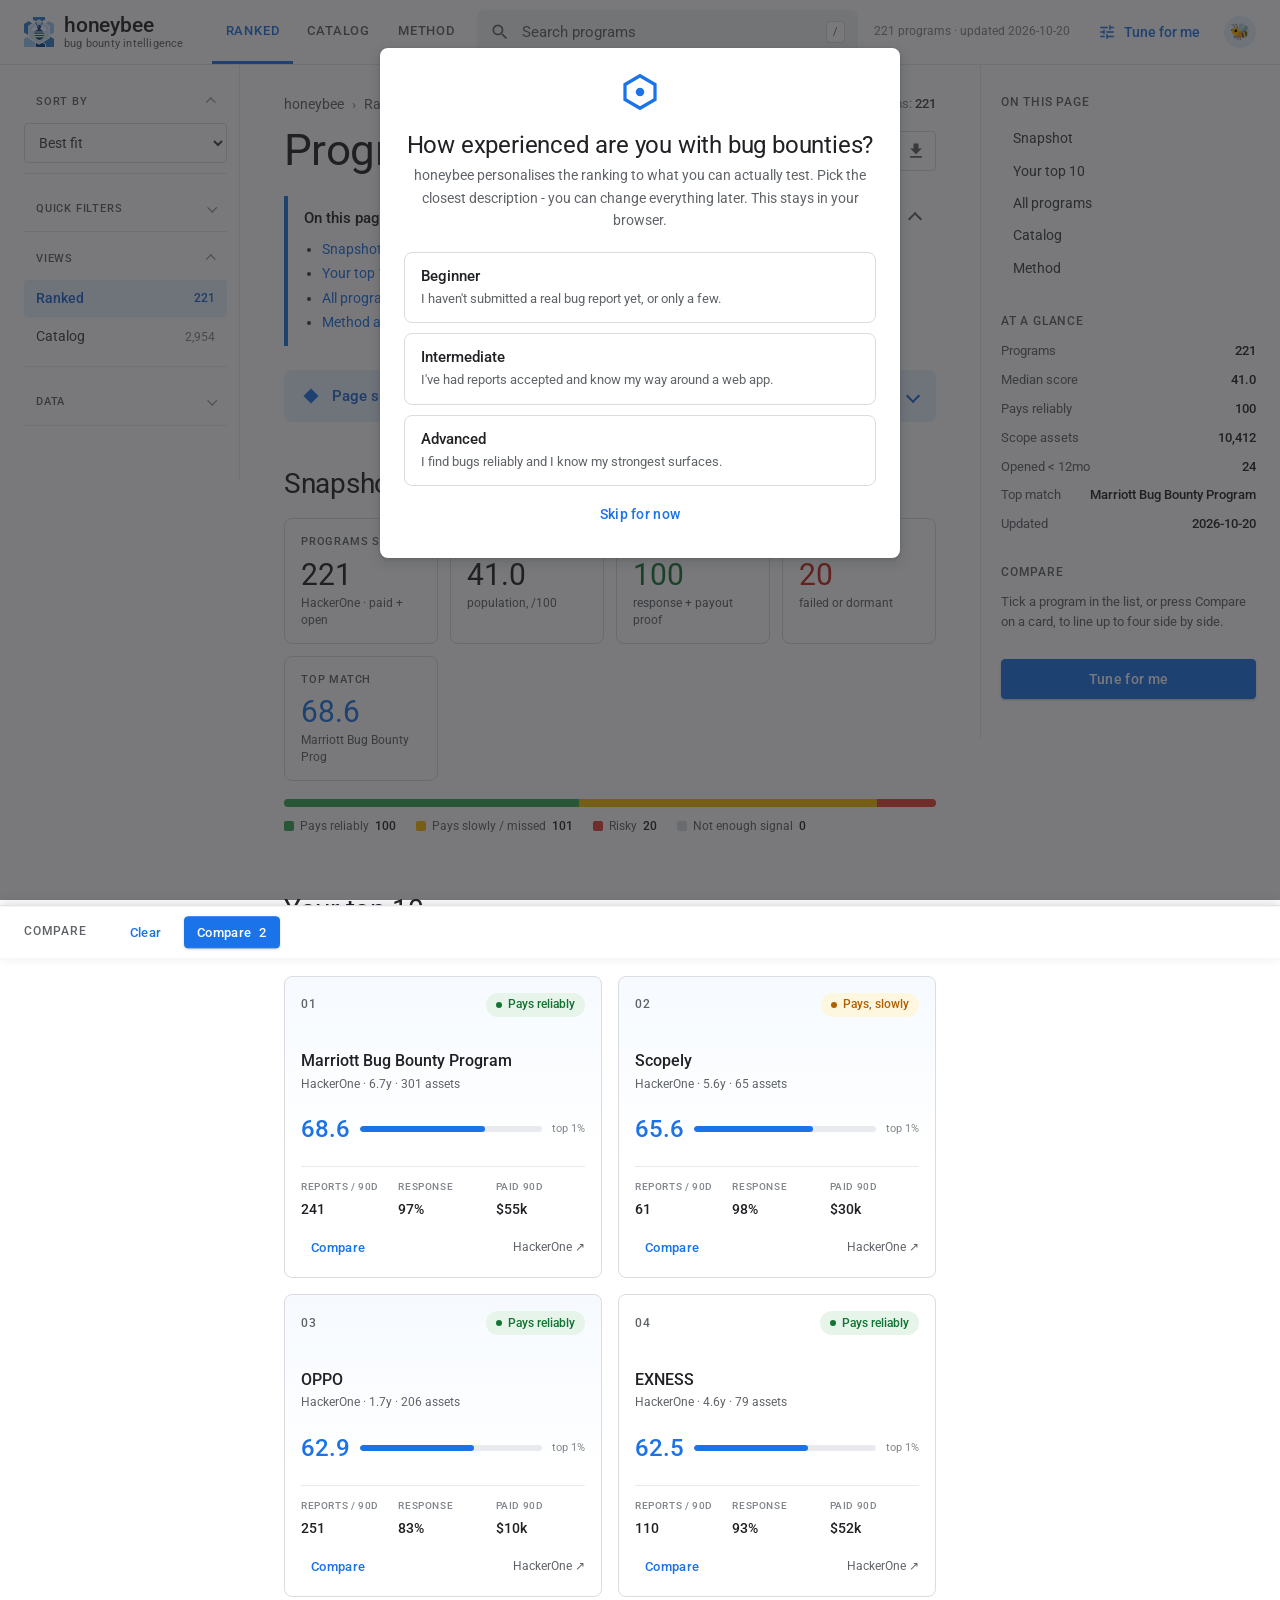
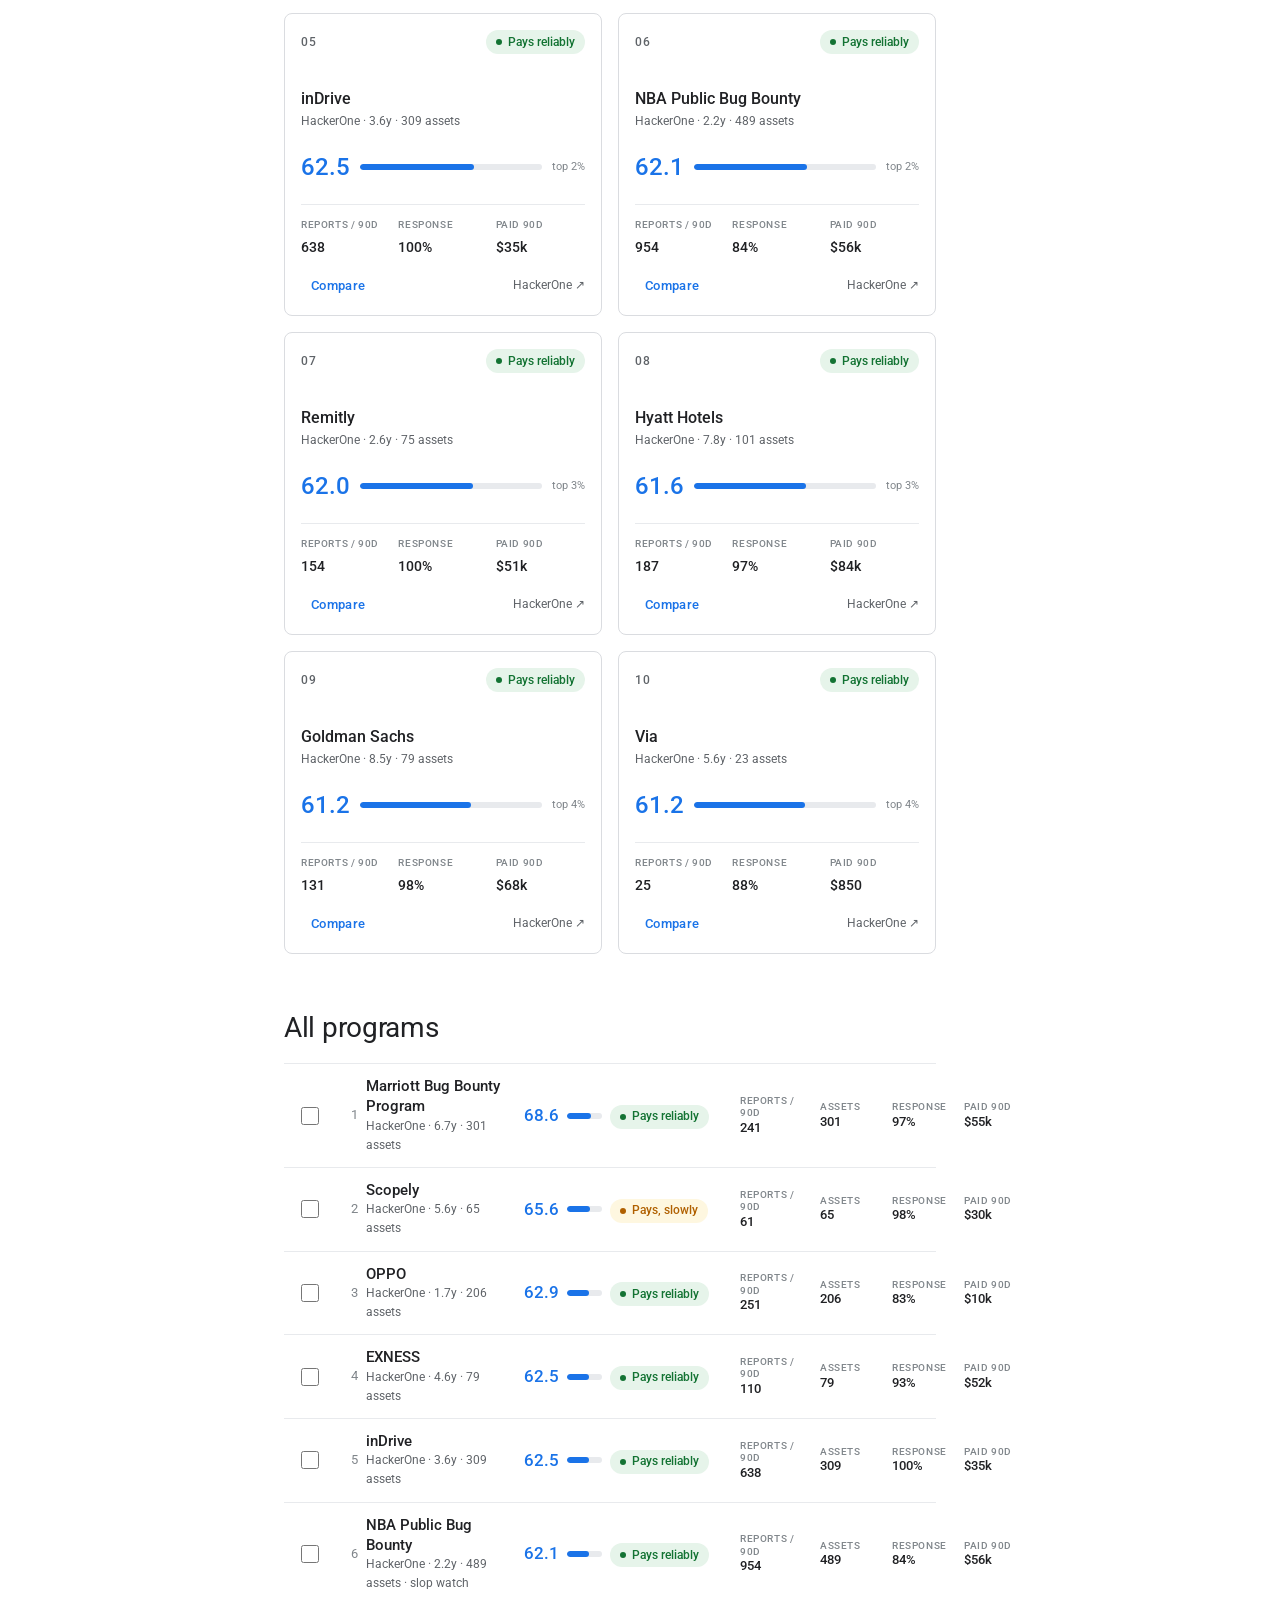
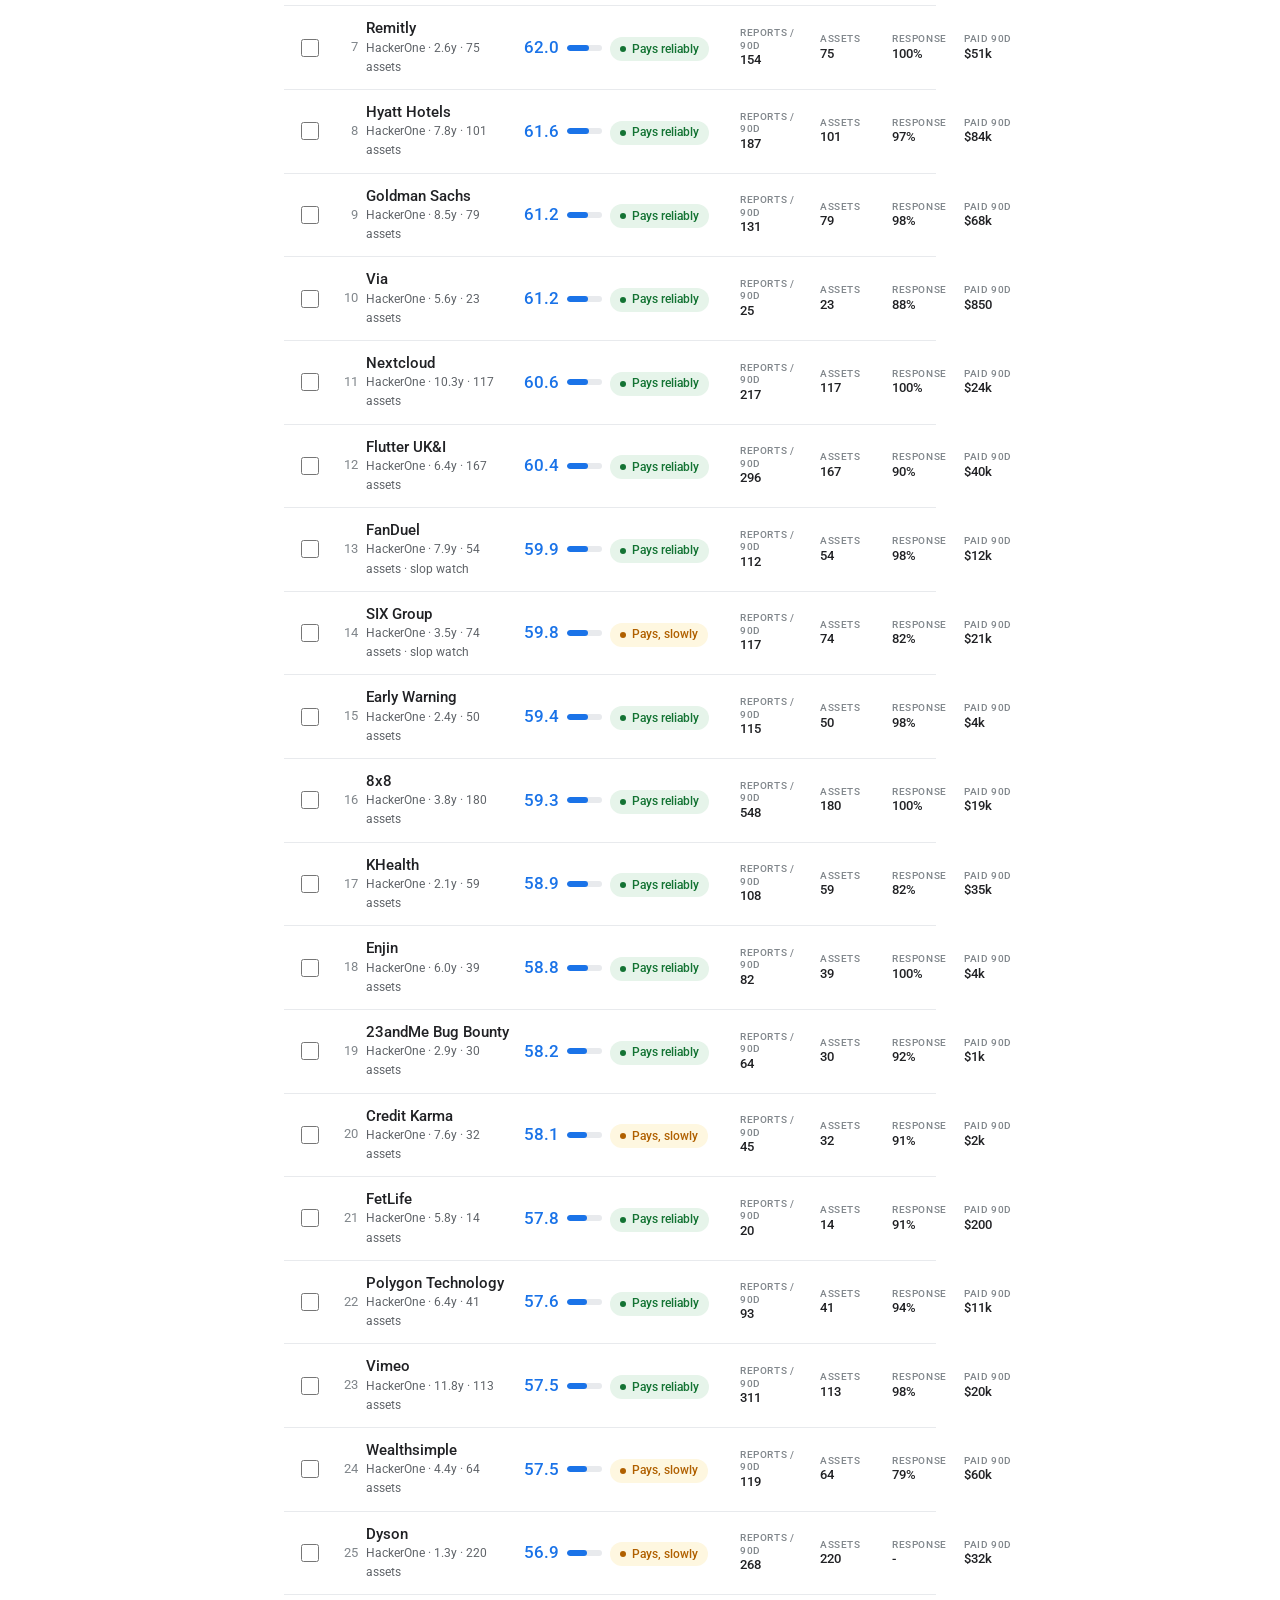
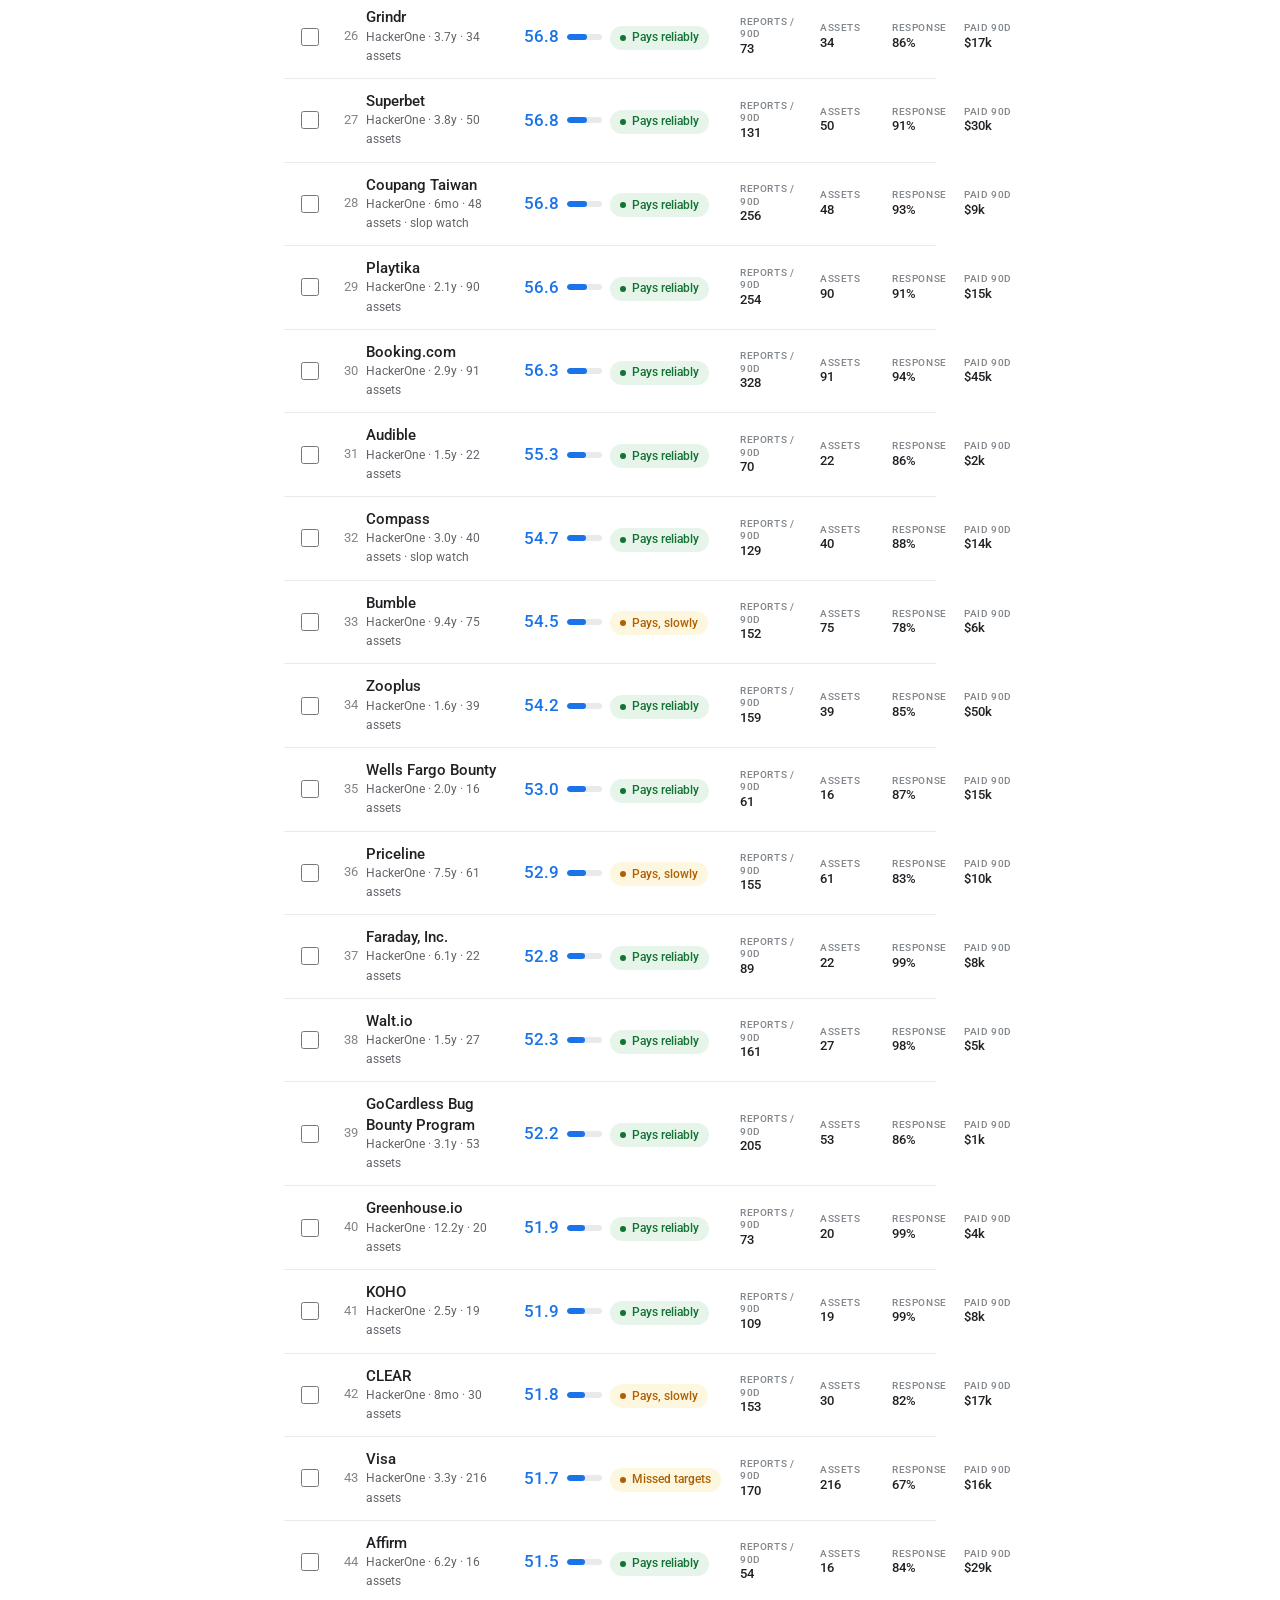
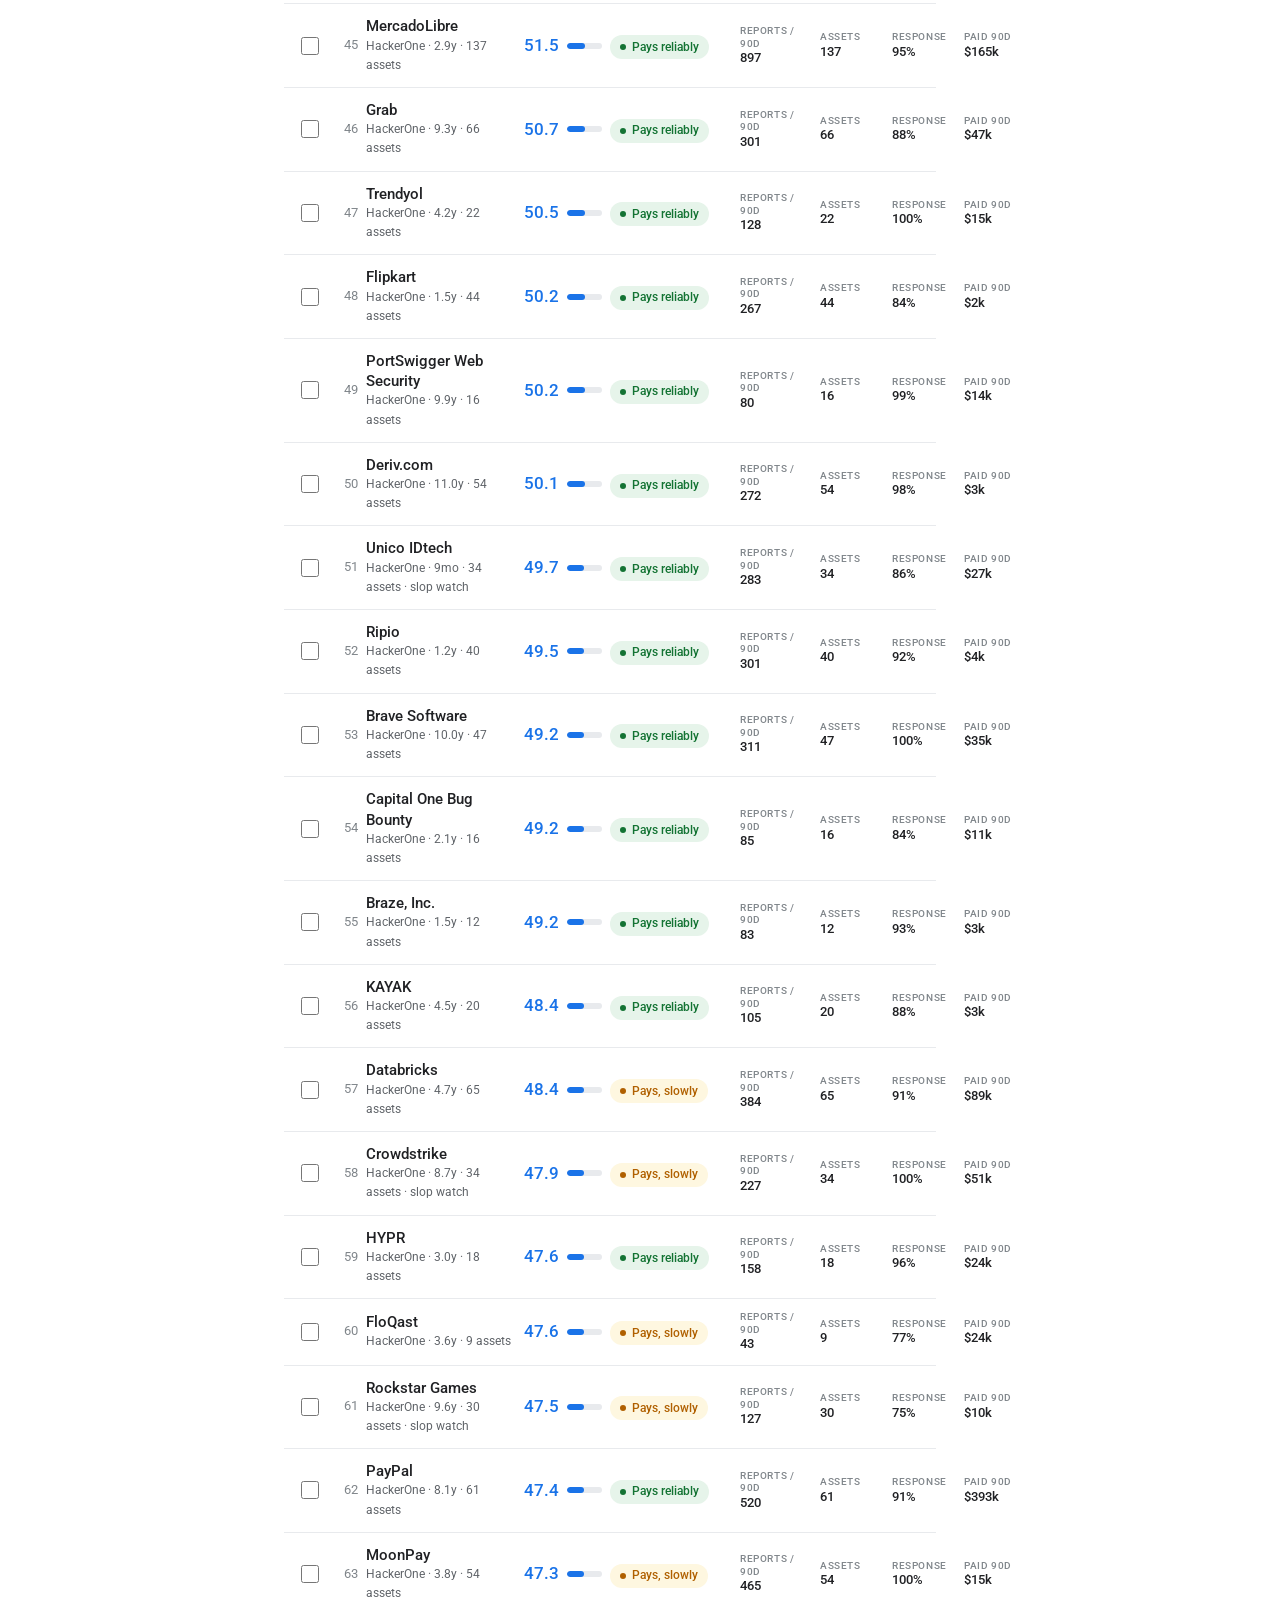
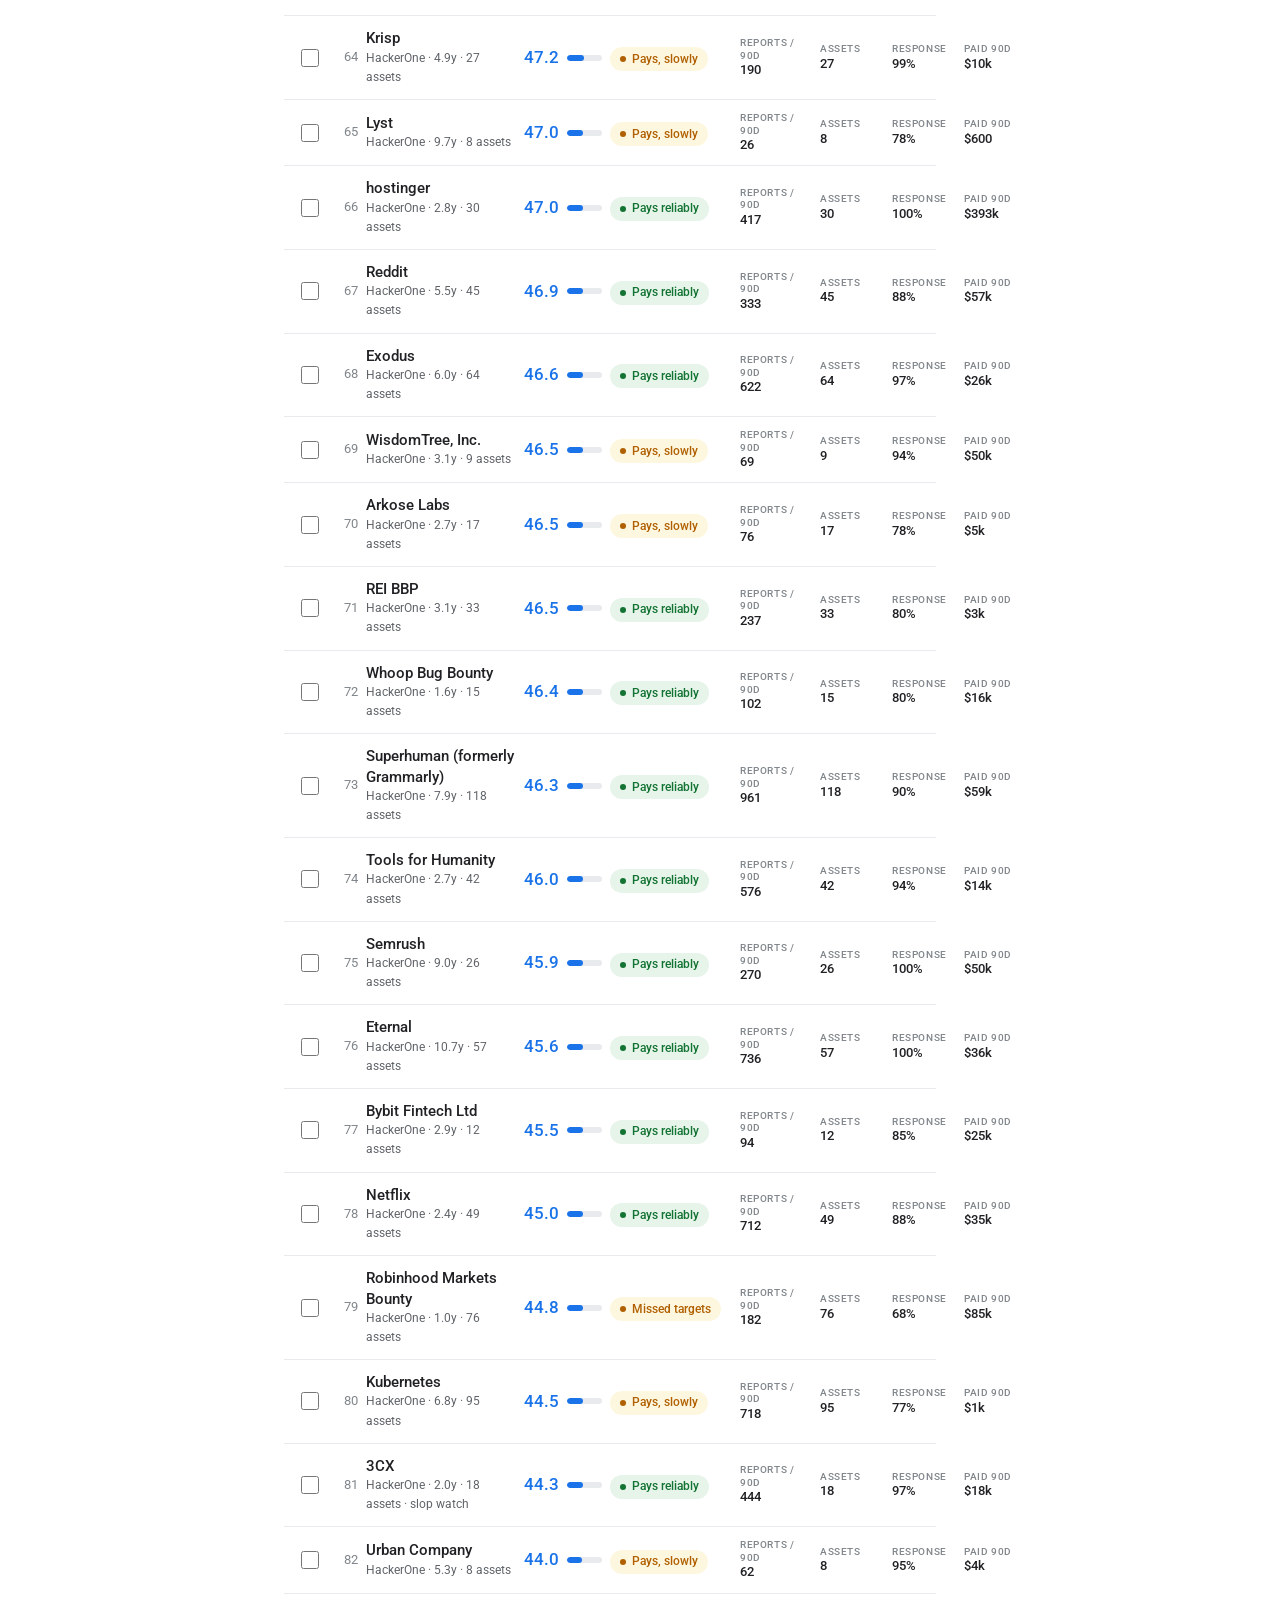
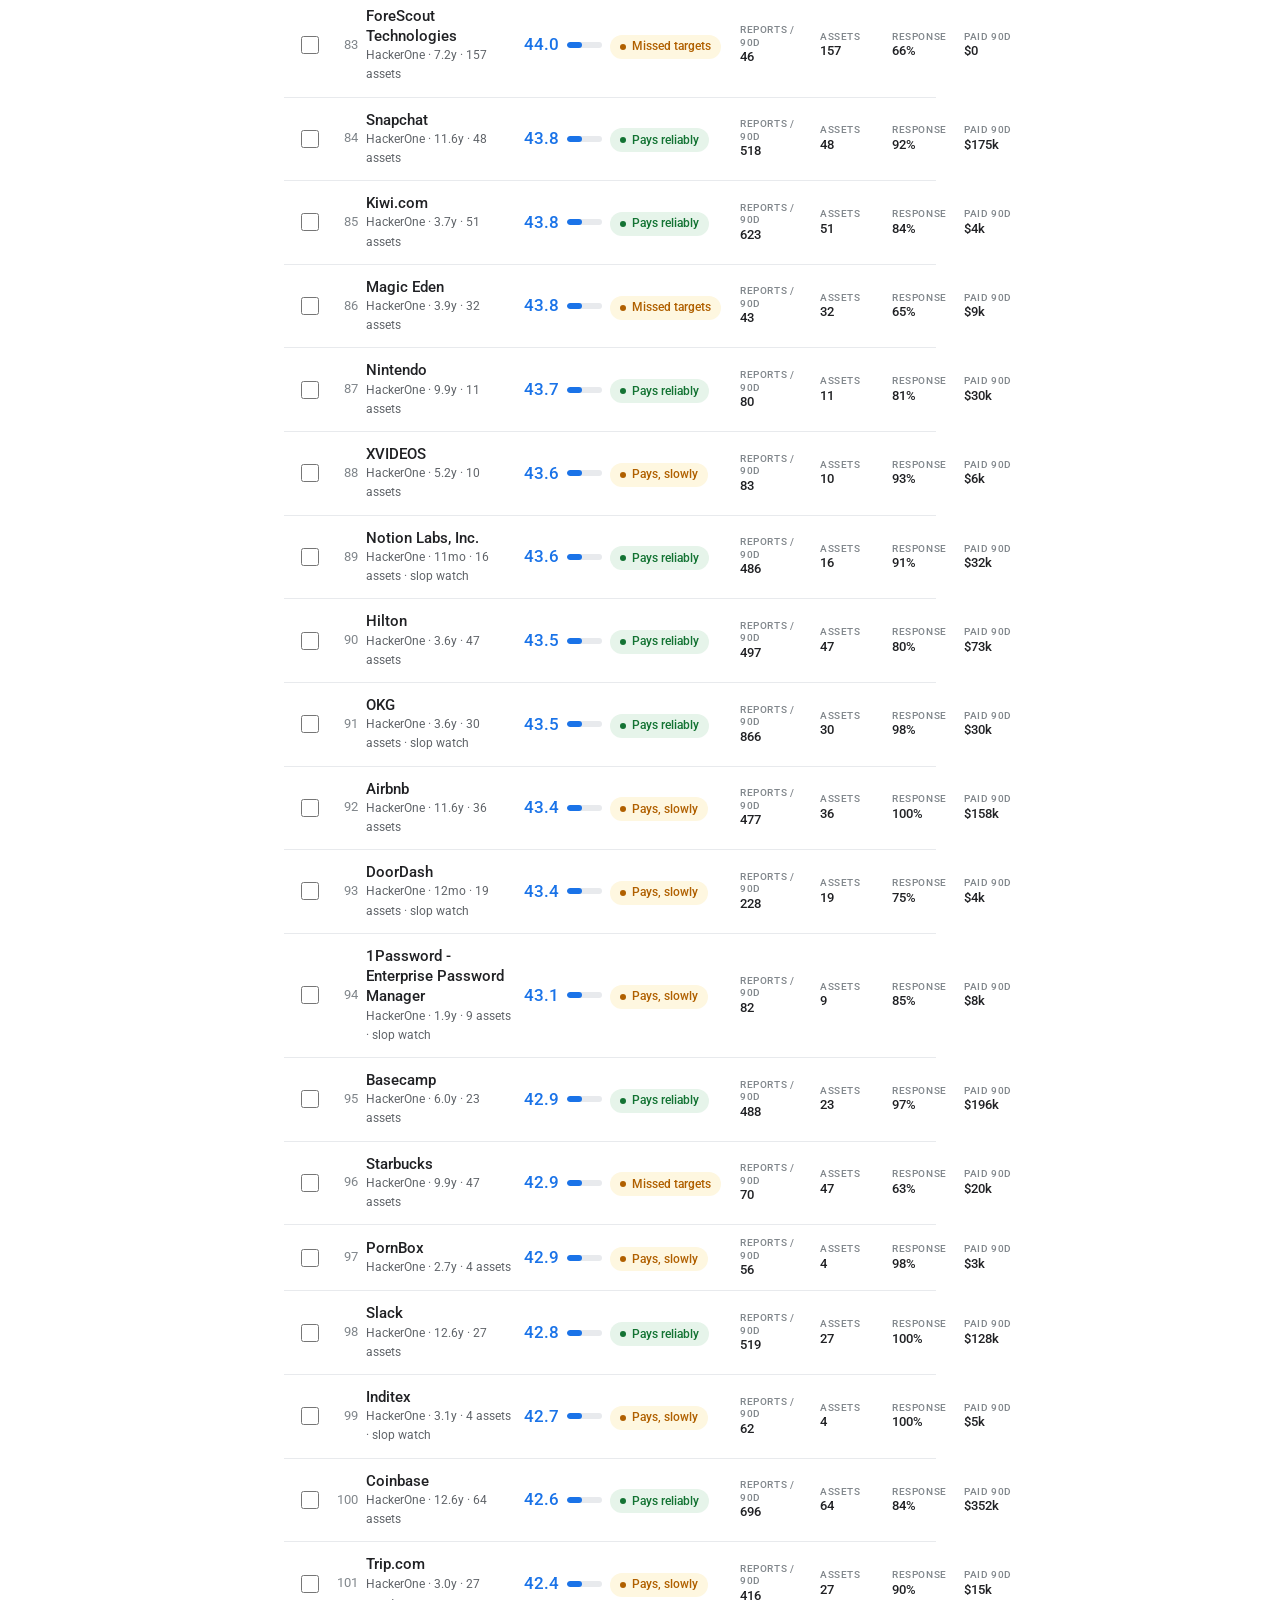
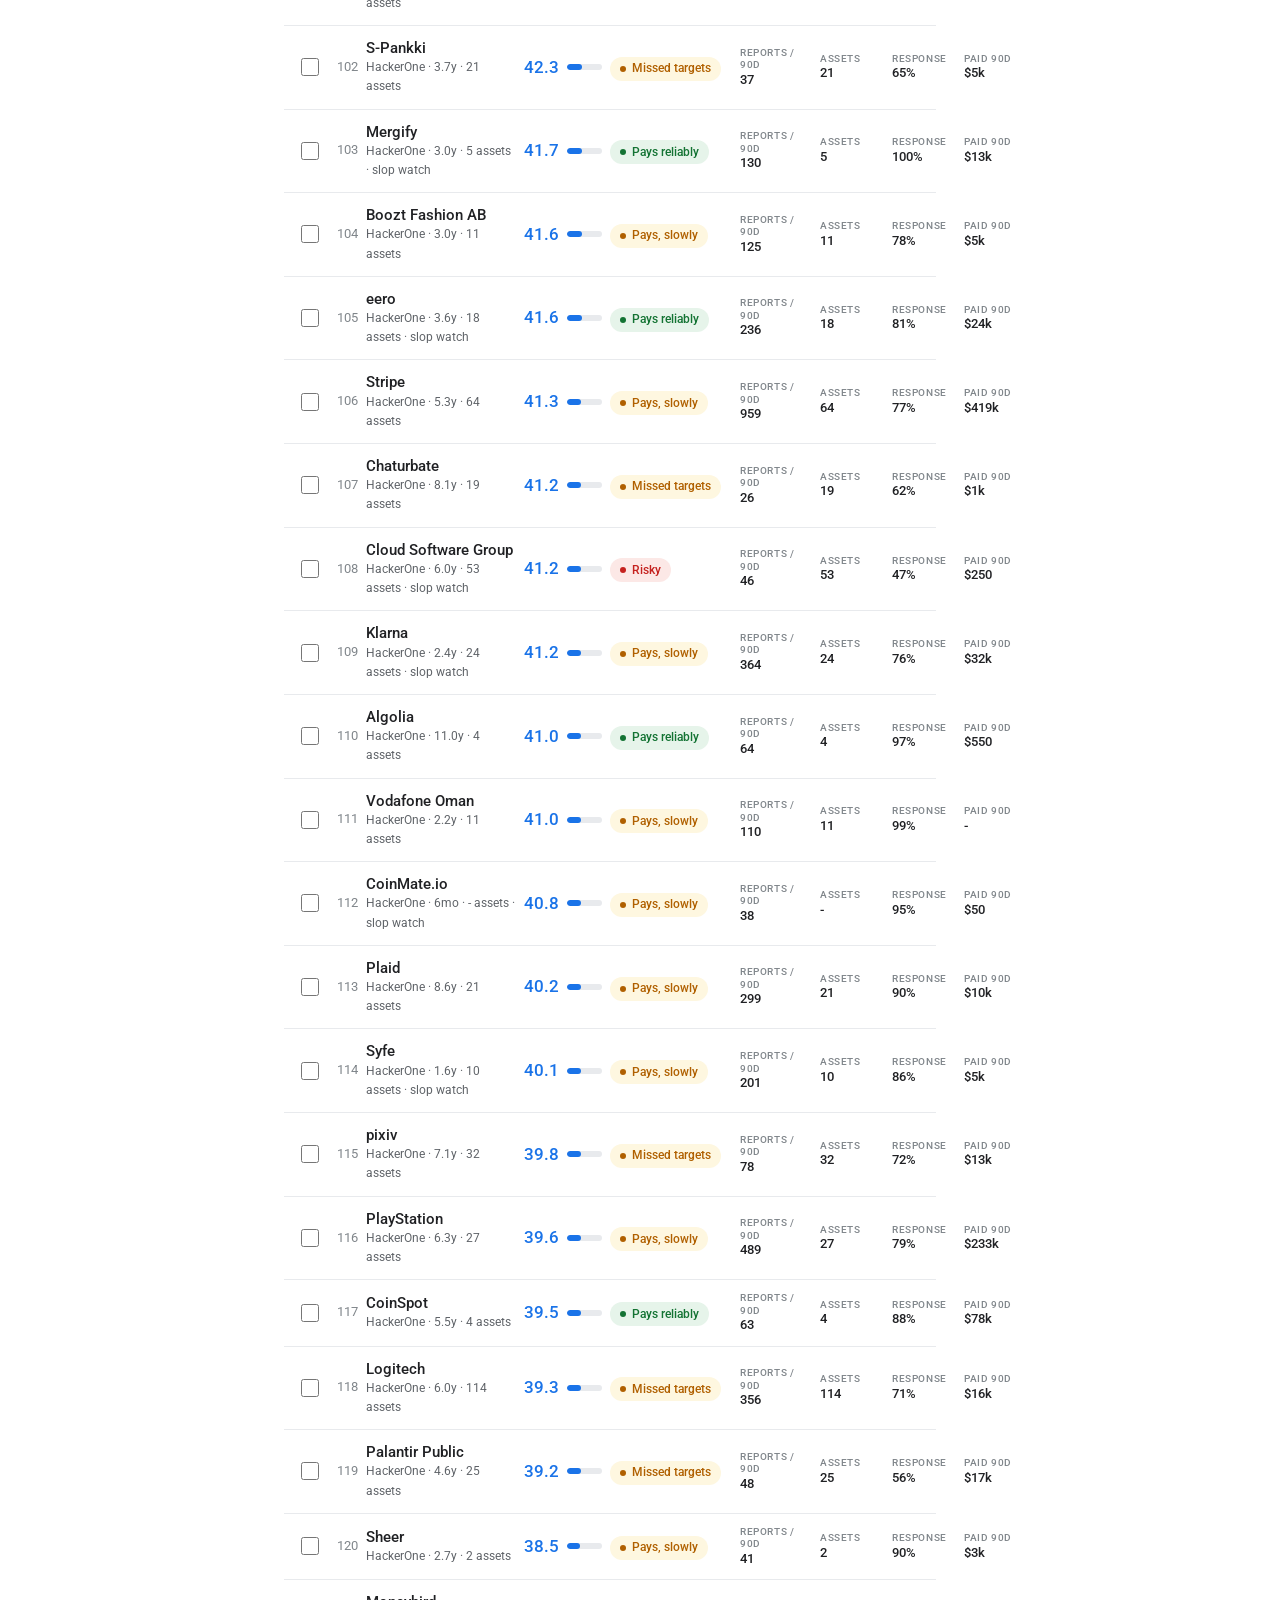
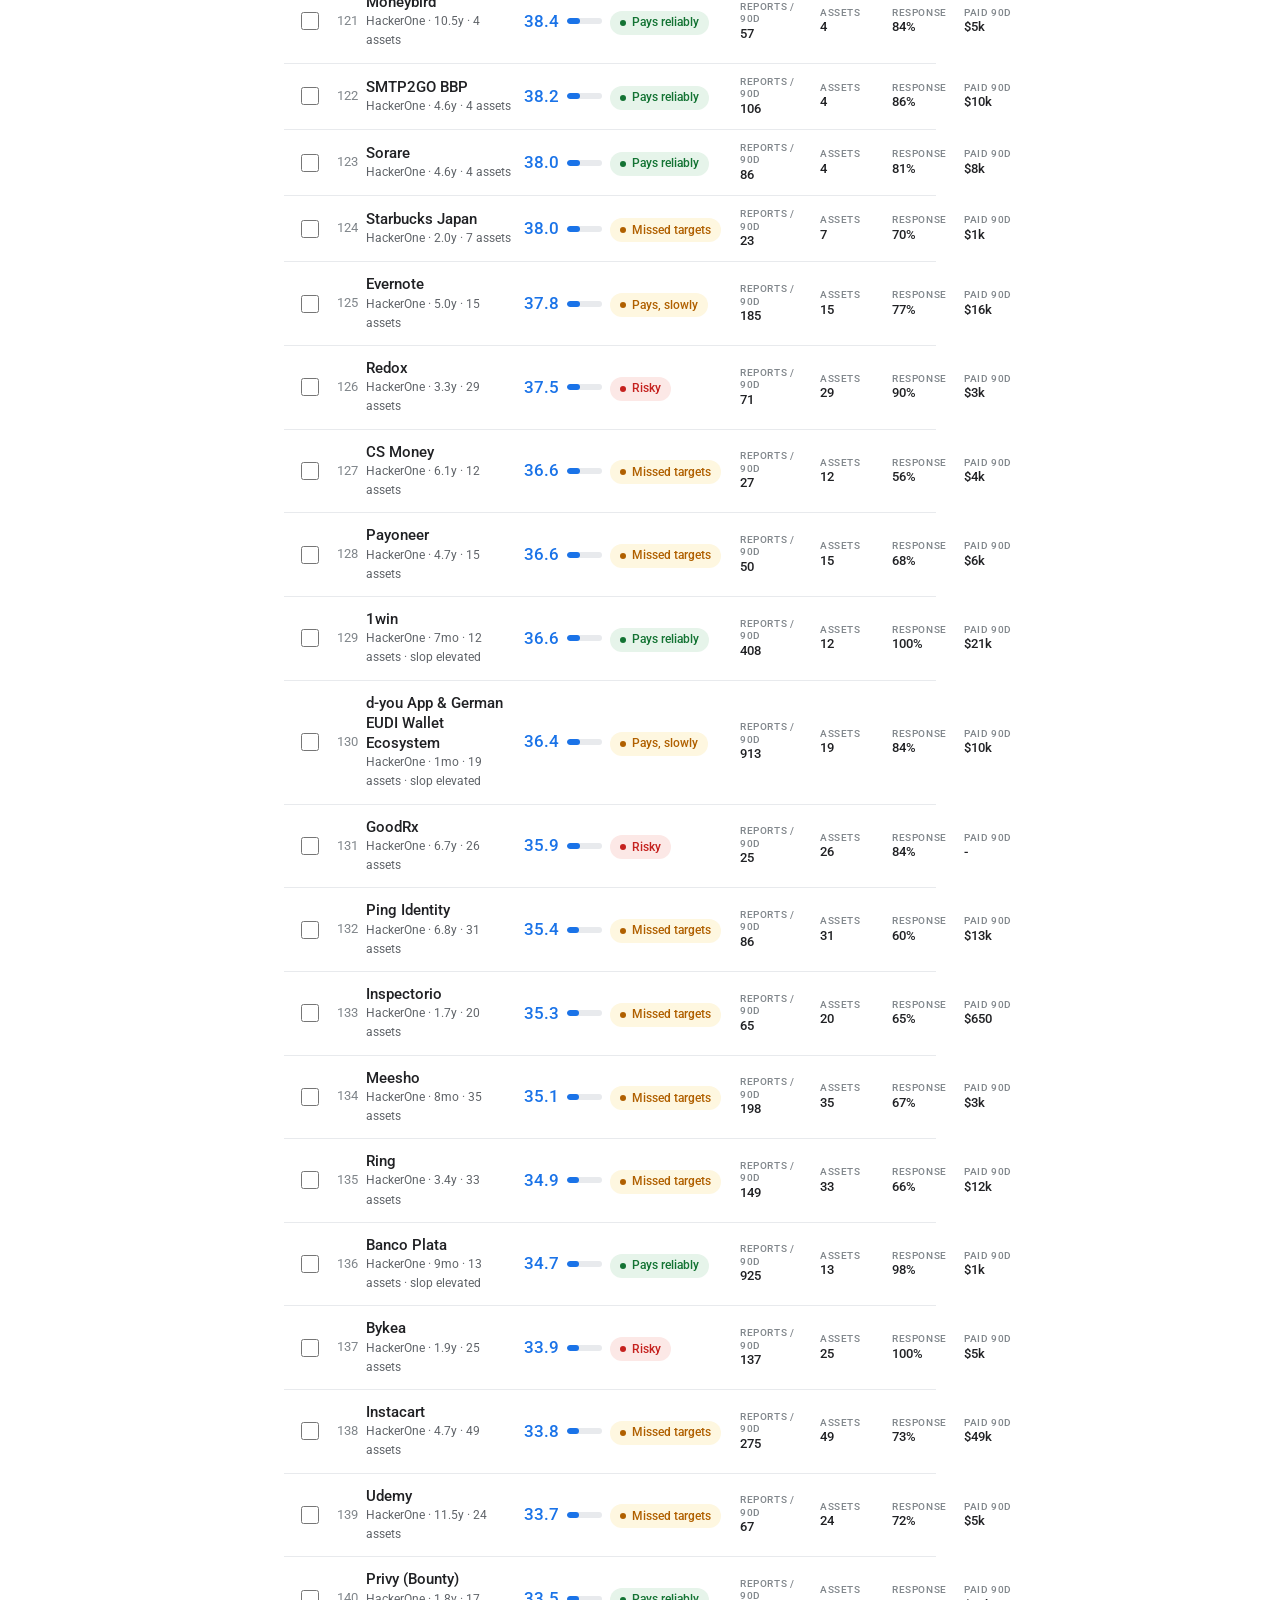
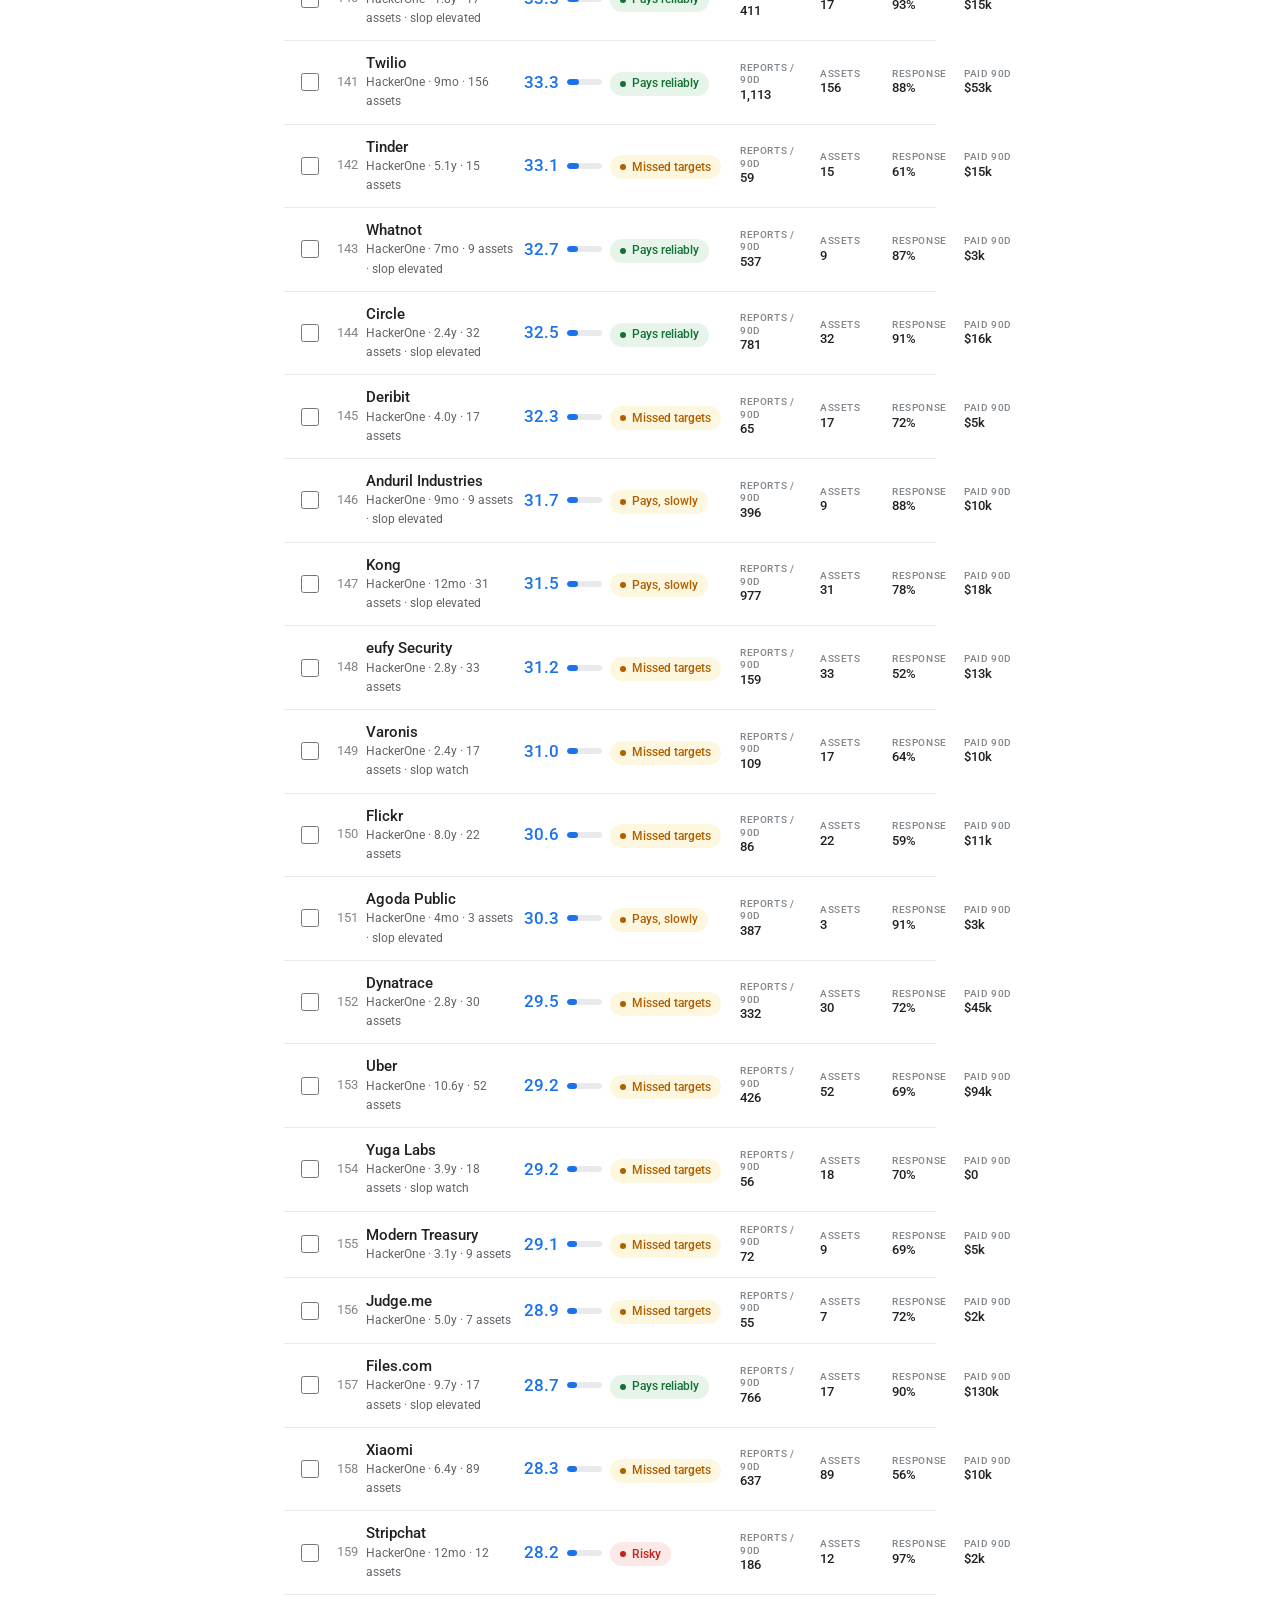
==== commit 7649f72c: "Add match cards, catalog ordering and the method page" ====
--- a/public/index.html
+++ b/public/index.html
@@ -1,342 +1,1349 @@
-<!DOCTYPE html>
+<!doctype html>
 <html lang="en">
-<head>
-<meta charset="utf-8">
-<meta name="viewport" content="width=device-width, initial-scale=1">
-<title>honeybee — programs that actually pay</title>
-<meta name="description" content="Bug bounty opportunity intelligence for mid-level hunters. Ranked on payout reliability, crowding and your own stack.">
-<link rel="preconnect" href="https://fonts.googleapis.com">
-<link rel="preconnect" href="https://fonts.gstatic.com" crossorigin>
-<link href="https://fonts.googleapis.com/css2?family=Roboto:wght@300;400;500;700&family=Roboto+Mono:wght@400;500&display=swap" rel="stylesheet">
-<link rel="stylesheet" href="styles.css">
-<link rel="icon" href="data:image/svg+xml,%3Csvg xmlns='http://www.w3.org/2000/svg' viewBox='0 0 32 32'%3E%3Cpolygon points='16,3 28,10 28,22 16,29 4,22 4,10' fill='none' stroke='%231a73e8' stroke-width='3'/%3E%3C/svg%3E">
-</head>
-<body id="top">
-
-<!-- ===================== APP BAR ===================== -->
-<header class="appbar">
-  <div class="appbar-inner">
-    <a class="brand" href="#top">
-      <svg class="brand-mark" viewBox="0 0 32 32" aria-hidden="true">
-        <polygon points="16,3 28,10 28,22 16,29 4,22 4,10" fill="none" stroke="#1a73e8" stroke-width="2.6"/>
-        <circle cx="16" cy="16" r="3.4" fill="#1a73e8"/>
-      </svg>
-      <span class="brand-text">
-        <span class="brand-name">honeybee</span>
-        <span class="brand-sub">bug bounty intelligence</span>
-      </span>
-    </a>
-
-    <nav class="appnav" aria-label="Sections">
-      <button class="appnav-link active" data-tab-link="ranked">Ranked</button>
-      <button class="appnav-link" data-tab-link="catalog">Catalog</button>
-      <button class="appnav-link" data-tab-link="method">Method</button>
-    </nav>
-
-    <div class="appbar-search">
-      <svg class="ic" viewBox="0 0 24 24" aria-hidden="true"><path d="M15.5 14h-.79l-.28-.27A6.47 6.47 0 0 0 16 9.5 6.5 6.5 0 1 0 9.5 16c1.61 0 3.09-.59 4.23-1.57l.27.28v.79l5 4.99L20.49 19l-4.99-5zm-6 0C7.01 14 5 11.99 5 9.5S7.01 5 9.5 5 14 7.01 14 9.5 11.99 14 9.5 14z"/></svg>
-      <input id="search" type="search" placeholder="Search programs" autocomplete="off" aria-label="Search programs">
-      <kbd>/</kbd>
+  <head>
+    <meta charset="utf-8" />
+    <meta name="viewport" content="width=device-width, initial-scale=1" />
+    <title>honeybee - programs that actually pay</title>
+    <meta
+      name="description"
+      content="Bug bounty opportunity intelligence for mid-level hunters. Ranked on payout reliability, crowding and your own stack."
+    />
+    <link rel="preconnect" href="https://fonts.googleapis.com" />
+    <link rel="preconnect" href="https://fonts.gstatic.com" crossorigin />
+    <link
+      href="https://fonts.googleapis.com/css2?family=Roboto:wght@300;400;500;700&family=Roboto+Mono:wght@400;500&display=swap"
+      rel="stylesheet"
+    />
+    <link rel="stylesheet" href="styles.css" />
+    <link rel="icon" type="image/svg+xml" href="logo.svg" />
+  </head>
+  <body id="top">
+    <!-- ===================== SPLASH ===================== -->
+    <div class="splash" id="splash" aria-hidden="true">
+      <div class="splash-inner">
+        <svg class="splash-logo" viewBox="0 0 64 64" aria-hidden="true">
+          <g
+            class="hive"
+            stroke="#ffffff"
+            stroke-width="2"
+            stroke-linejoin="round"
+          >
+            <polygon
+              class="hx"
+              style="--i: 0"
+              points="32,6 54,19 54,45 32,58 10,45 10,19"
+              fill="#cfe6ff"
+            />
+            <polygon
+              class="hx"
+              style="--i: 1"
+              points="32,-18 46,-10 46,6 32,14 18,6 18,-10"
+              fill="#2f7fd4"
+            />
+            <polygon
+              class="hx"
+              style="--i: 2"
+              points="54,8 68,16 68,32 54,40 40,32 40,16"
+              fill="#9cc8f5"
+            />
+            <polygon
+              class="hx"
+              style="--i: 3"
+              points="54,40 68,48 68,64 54,72 40,64 40,48"
+              fill="#2f7fd4"
+            />
+            <polygon
+              class="hx"
+              style="--i: 4"
+              points="32,50 46,58 46,74 32,82 18,74 18,58"
+              fill="#0b3d91"
+            />
+            <polygon
+              class="hx"
+              style="--i: 5"
+              points="10,40 24,48 24,64 10,72 -4,64 -4,48"
+              fill="#9cc8f5"
+            />
+            <polygon
+              class="hx"
+              style="--i: 6"
+              points="10,8 24,16 24,32 10,40 -4,32 -4,16"
+              fill="#2f7fd4"
+            />
+          </g>
+          <g class="bee">
+            <ellipse
+              cx="32"
+              cy="36"
+              rx="10"
+              ry="13"
+              fill="#0b3d91"
+              transform="rotate(-12 32 36)"
+            />
+            <path
+              d="M23 32h18M22 37h19M24 42h16"
+              stroke="#ffffff"
+              stroke-width="2.6"
+              stroke-linecap="round"
+            />
+            <ellipse
+              cx="24"
+              cy="25"
+              rx="7"
+              ry="4.4"
+              fill="#ffffff"
+              opacity=".92"
+              transform="rotate(-28 24 25)"
+            />
+            <ellipse
+              cx="41"
+              cy="25"
+              rx="7"
+              ry="4.4"
+              fill="#ffffff"
+              opacity=".92"
+              transform="rotate(28 41 25)"
+            />
+            <circle cx="32" cy="21" r="4.6" fill="#0b3d91" />
+            <circle cx="30.4" cy="20" r="1.1" fill="#ffffff" />
+            <path
+              d="M27 16l-2-4M37 16l2-4"
+              stroke="#0b3d91"
+              stroke-width="1.8"
+              stroke-linecap="round"
+            />
+          </g>
+        </svg>
+        <div class="splash-name">honeybee</div>
+        <div class="splash-sub">bug bounty intelligence</div>
+      </div>
+      <div class="splash-skip">click anywhere to skip</div>
     </div>
 
-    <span class="appbar-meta" id="meta">loading…</span>
-    <span id="profile-pill"></span>
-    <button class="btn-text js-tune" id="tune-btn">
-      <svg class="ic" viewBox="0 0 24 24" aria-hidden="true"><path d="M3 17v2h6v-2H3zM3 5v2h10V5H3zm10 16v-2h8v-2h-8v-2h-2v6h2zM7 9v2H3v2h4v2h2V9H7zm14 4v-2H11v2h10zm-6-4h2V7h4V5h-4V3h-2v6z"/></svg>
-      Tune for me
-    </button>
-    <span class="avatar" aria-hidden="true">🐝</span>
-  </div>
-</header>
-
-<div class="shell">
-
-  <!-- ---------- left nav ---------- -->
-  <aside class="sidenav">
-    <div class="side-block">
-      <div class="side-title">Sort by</div>
-      <div class="controls" id="controls">
-        <select id="sort" aria-label="Sort programs">
-          <option value="fit">Best fit</option>
-          <option value="lowcomp">Lowest competition</option>
-          <option value="newest">Newest</option>
-          <option value="payout">Highest paid (90d)</option>
-          <option value="scope">Largest scope</option>
-        </select>
+    <!-- ===================== APP BAR ===================== -->
+    <header class="appbar">
+      <div class="appbar-inner">
+        <a class="brand" href="#top">
+          <img class="brand-mark" src="logo.svg" alt="honeybee" />
+          <span class="brand-text">
+            <span class="brand-name">honeybee</span>
+            <span class="brand-sub">bug bounty intelligence</span>
+          </span>
+        </a>
+
+        <nav class="appnav" aria-label="Sections">
+          <button class="appnav-link active" data-tab-link="ranked">
+            Ranked
+          </button>
+          <button class="appnav-link" data-tab-link="catalog">Catalog</button>
+          <button class="appnav-link" data-tab-link="method">Method</button>
+        </nav>
+
+        <div class="appbar-search">
+          <svg class="ic" viewBox="0 0 24 24" aria-hidden="true">
+            <path
+              d="M15.5 14h-.79l-.28-.27A6.47 6.47 0 0 0 16 9.5 6.5 6.5 0 1 0 9.5 16c1.61 0 3.09-.59 4.23-1.57l.27.28v.79l5 4.99L20.49 19l-4.99-5zm-6 0C7.01 14 5 11.99 5 9.5S7.01 5 9.5 5 14 7.01 14 9.5 11.99 14 9.5 14z"
+            />
+          </svg>
+          <input
+            id="search"
+            type="search"
+            placeholder="Search programs"
+            autocomplete="off"
+            aria-label="Search programs"
+          />
+          <kbd>/</kbd>
+        </div>
+
+        <span class="appbar-meta" id="meta">loading…</span>
+        <span id="profile-pill"></span>
+        <button class="btn-text js-tune" id="tune-btn">
+          <svg class="ic" viewBox="0 0 24 24" aria-hidden="true">
+            <path
+              d="M3 17v2h6v-2H3zM3 5v2h10V5H3zm10 16v-2h8v-2h-8v-2h-2v6h2zM7 9v2H3v2h4v2h2V9H7zm14 4v-2H11v2h10zm-6-4h2V7h4V5h-4V3h-2v6z"
+            />
+          </svg>
+          Tune for me
+        </button>
+        <span class="avatar" aria-hidden="true">🐝</span>
+      </div>
+    </header>
+
+    <div class="shell">
+      <!-- ---------- left nav ---------- -->
+      <aside class="sidenav">
+        <details class="side-block" id="sort-block" open>
+          <summary class="side-title">Sort by</summary>
+          <div class="controls" id="controls">
+            <select id="sort" aria-label="Sort programs">
+              <option value="fit">Best fit</option>
+              <option value="lowcomp">Lowest competition</option>
+              <option value="newest">Newest</option>
+              <option value="payout">Highest paid (90d)</option>
+              <option value="scope">Largest scope</option>
+            </select>
+          </div>
+        </details>
+
+        <details class="side-block">
+          <summary class="side-title">Quick filters</summary>
+          <div class="quick" id="quick">
+            <button class="quickchip active" data-quick="all">
+              All programs <span class="chip-cnt" data-cnt="all"></span>
+            </button>
+            <button class="quickchip" data-quick="green">
+              Pays reliably <span class="chip-cnt" data-cnt="green"></span>
+            </button>
+            <button class="quickchip" data-quick="missed">
+              Missed targets <span class="chip-cnt" data-cnt="missed"></span>
+            </button>
+            <button class="quickchip" data-quick="red">
+              Risky <span class="chip-cnt" data-cnt="red"></span>
+            </button>
+            <button class="quickchip" data-quick="lowcomp">
+              Low crowding <span class="chip-cnt" data-cnt="lowcomp"></span>
+            </button>
+            <button class="quickchip" data-quick="fresh">
+              Fresh &lt; 12mo <span class="chip-cnt" data-cnt="fresh"></span>
+            </button>
+            <button class="quickchip" data-quick="bigscope">
+              Large scope <span class="chip-cnt" data-cnt="bigscope"></span>
+            </button>
+          </div>
+        </details>
+
+        <details class="side-block" open>
+          <summary class="side-title">Views</summary>
+          <nav class="side-nav">
+            <a class="side-link active" data-tab-link="ranked" href="#"
+              >Ranked <span class="side-count" id="count-ranked">-</span></a
+            >
+            <a class="side-link" data-tab-link="catalog" href="#"
+              >Catalog
+              <span class="side-count" id="count-catalog">soon</span></a
+            >
+          </nav>
+        </details>
+
+        <details class="side-block">
+          <summary class="side-title">Data</summary>
+          <nav class="side-nav">
+            <a class="side-link" href="#top10">Your top 10</a>
+            <a class="side-link" href="#all">All programs</a>
+            <a class="side-link" href="#method">Method</a>
+            <a class="side-link" href="data/programs.json" download
+              >Download JSON</a
+            >
+            <a class="side-link" href="data/catalog.json" download
+              >Download catalog</a
+            >
+          </nav>
+        </details>
+      </aside>
+
+      <!-- ---------- main ---------- -->
+      <main class="doc">
+        <div class="crumbs">
+          <a href="#top">honeybee</a>
+          <span class="sep">›</span>
+          <a href="#top10" id="crumb-section">Ranked</a>
+          <span class="sep">›</span>
+          <span class="crumb-current" id="crumb-current">Programs</span>
+          <span class="crumb-right" id="hero-count-wrap"
+            >Scored programs: <b id="hero-count">220</b></span
+          >
+        </div>
+
+        <div class="h1-row">
+          <h1>Programs that actually pay</h1>
+          <div class="h1-actions">
+            <button
+              class="icon-btn"
+              id="copy-link"
+              title="Copy a link to this view"
+            >
+              <svg class="ic" viewBox="0 0 24 24">
+                <path
+                  d="M16 1H4a2 2 0 0 0-2 2v14h2V3h12V1zm3 4H8a2 2 0 0 0-2 2v14a2 2 0 0 0 2 2h11a2 2 0 0 0 2-2V7a2 2 0 0 0-2-2zm0 16H8V7h11v14z"
+                />
+              </svg>
+            </button>
+            <a
+              class="icon-btn"
+              href="data/programs.json"
+              download
+              title="Download the dataset"
+            >
+              <svg class="ic" viewBox="0 0 24 24">
+                <path d="M19 9h-4V3H9v6H5l7 7 7-7zM5 18v2h14v-2H5z" />
+              </svg>
+            </a>
+          </div>
+        </div>
+
+        <details class="toc-box" open>
+          <summary>On this page</summary>
+          <ul id="toc-list">
+            <li><a href="#snapshot">Snapshot</a></li>
+            <li><a href="#top10">Your top 10</a></li>
+            <li><a href="#all">All programs</a></li>
+            <li><a href="#method">Method and research</a></li>
+          </ul>
+        </details>
+
+        <details class="callout">
+          <summary>
+            <svg class="ic diamond" viewBox="0 0 24 24" aria-hidden="true">
+              <path d="M12 2 22 12 12 22 2 12z" />
+            </svg>
+            Page summary
+          </summary>
+          <div class="callout-body" id="page-summary-body">
+            <p>
+              honeybee ranks
+              <b
+                ><span class="inline-count" id="hero-count-2">220</span> public,
+                paid, open HackerOne programs</b
+              >
+              by payout reliability, crowding, triage quality and scope breadth.
+              Data comes from free, unauthenticated sources and refreshes every
+              six hours.
+            </p>
+            <p>
+              Programs with insufficient signal are marked unknown instead of
+              scored favorably. Missing data never becomes a good score.
+            </p>
+          </div>
+        </details>
+
+        <div id="ranked-view">
+          <h2 id="snapshot">Snapshot</h2>
+          <section class="stats" id="stats"></section>
+          <div
+            class="tierbar"
+            id="tierbar"
+            title="Will They Pay distribution"
+          ></div>
+          <div class="tierlegend" id="tierlegend"></div>
+
+          <h2 id="top10">Your top 10</h2>
+          <p class="section-note" id="top10-note">
+            population ranking · add a profile to personalise
+          </p>
+          <section class="top10" id="top10-section">
+            <div class="cards" id="cards"></div>
+          </section>
+
+          <h2 id="all">All programs</h2>
+          <div id="list" class="list"></div>
+        </div>
+        <!-- /ranked-view -->
+
+        <div id="catalog-view" style="display: none">
+          <h2 id="catalog">Catalog</h2>
+          <p class="lede">
+            Everything honeybee can find, across six sources, with the gaps left
+            visible. The Catalog is ordered, never scored: it exists to show you
+            what is out there when the ranked list is empty for your stack.
+          </p>
+          <p class="section-note" id="cat-intro"></p>
+
+          <div class="cat-toolbar">
+            <div class="cat-chips" id="cat-chips"></div>
+            <label class="cat-sort">
+              <span>Order</span>
+              <select id="cat-sort" aria-label="Order catalog programs">
+                <option value="best">Catalog order</option>
+                <option value="latest">Latest additions</option>
+                <option value="scope">Largest scope</option>
+                <option value="payout">Highest max payout</option>
+                <option value="name">Name A to Z</option>
+              </select>
+            </label>
+          </div>
+
+          <h3 class="subhead" id="cat-top">Catalog top 10</h3>
+          <p class="section-note" id="cat-top-note">
+            Ordered on scope size, stated bounties and disclosure terms, using
+            only the fields we have. This is an ordering, not a payout
+            prediction. Programs already scored in Ranked are excluded here.
+          </p>
+          <div class="cards" id="cat-cards"></div>
+
+          <h3 class="subhead" id="cat-latest">Latest additions</h3>
+          <p class="section-note" id="cat-latest-note"></p>
+          <div class="list cat-latest" id="cat-latest"></div>
+
+          <h3 class="subhead" id="cat-all">All catalog programs</h3>
+          <p class="section-note" id="cat-count"></p>
+          <div class="list" id="cat-list"></div>
+        </div>
+
+        <h2 id="method">Method and research</h2>
+        <p class="lede method-lede">
+          Most bug bounty lists rank by reward size and freshness. honeybee
+          ranks by whether a program actually pays, how crowded it is, and
+          whether its scope fits the skills you really have. Every step below is
+          arithmetic, published, and reproducible from the JSON this site
+          serves.
+        </p>
+
+        <div class="trustbar" aria-label="Trust and verification">
+          <span>Open source</span>
+          <span>No account</span>
+          <span>No tracking</span>
+          <span>No paid placement</span>
+          <span>Every input published</span>
+          <span>Rebuilt every 6 hours</span>
+          <span>27 engine tests</span>
+        </div>
+
+        <h3 class="subhead">How the data moves</h3>
+        <figure class="figure">
+          <svg
+            class="figure-svg"
+            viewBox="0 0 800 190"
+            role="img"
+            aria-label="Pipeline: HackerOne, arkadiyt and lissy93 feed a normaliser, then the scorer, then a static JSON file, then your browser."
+          >
+            <defs>
+              <marker
+                id="arrow"
+                viewBox="0 0 10 10"
+                refX="9"
+                refY="5"
+                markerWidth="7"
+                markerHeight="7"
+                orient="auto-start-reverse"
+              >
+                <path d="M0 0 10 5 0 10z" fill="#9aa0a6" />
+              </marker>
+            </defs>
+
+            <rect
+              x="8"
+              y="16"
+              width="160"
+              height="38"
+              rx="8"
+              fill="#e8f0fe"
+              stroke="#1a73e8"
+            />
+            <text x="88" y="40" text-anchor="middle" class="fig-t">
+              HackerOne GraphQL
+            </text>
+            <text x="88" y="70" text-anchor="middle" class="fig-s">
+              10 scoring signals
+            </text>
+
+            <rect
+              x="8"
+              y="84"
+              width="160"
+              height="38"
+              rx="8"
+              fill="#e8f0fe"
+              stroke="#1a73e8"
+            />
+            <text x="88" y="108" text-anchor="middle" class="fig-t">
+              arkadiyt mirrors
+            </text>
+            <text x="88" y="138" text-anchor="middle" class="fig-s">
+              scope, Bugcrowd, Intigriti, YWH
+            </text>
+
+            <rect
+              x="8"
+              y="152"
+              width="160"
+              height="30"
+              rx="8"
+              fill="#e8f0fe"
+              stroke="#1a73e8"
+            />
+            <text x="88" y="172" text-anchor="middle" class="fig-t">
+              lissy93 lists
+            </text>
+
+            <line
+              x1="168"
+              y1="60"
+              x2="206"
+              y2="86"
+              stroke="#9aa0a6"
+              stroke-width="1.6"
+              marker-end="url(#arrow)"
+            />
+            <line
+              x1="168"
+              y1="103"
+              x2="206"
+              y2="103"
+              stroke="#9aa0a6"
+              stroke-width="1.6"
+              marker-end="url(#arrow)"
+            />
+            <line
+              x1="168"
+              y1="158"
+              x2="206"
+              y2="120"
+              stroke="#9aa0a6"
+              stroke-width="1.6"
+              marker-end="url(#arrow)"
+            />
+
+            <rect
+              x="212"
+              y="72"
+              width="150"
+              height="62"
+              rx="8"
+              fill="#ffffff"
+              stroke="#dadce0"
+            />
+            <text x="287" y="97" text-anchor="middle" class="fig-t">
+              normalise + dedupe
+            </text>
+            <text x="287" y="115" text-anchor="middle" class="fig-s">
+              one schema, one key
+            </text>
+
+            <line
+              x1="362"
+              y1="103"
+              x2="404"
+              y2="103"
+              stroke="#9aa0a6"
+              stroke-width="1.6"
+              marker-end="url(#arrow)"
+            />
+
+            <rect
+              x="410"
+              y="72"
+              width="120"
+              height="62"
+              rx="8"
+              fill="#ffffff"
+              stroke="#dadce0"
+            />
+            <text x="470" y="97" text-anchor="middle" class="fig-t">score</text>
+            <text x="470" y="115" text-anchor="middle" class="fig-s">
+              fixed weights
+            </text>
+
+            <line
+              x1="530"
+              y1="103"
+              x2="572"
+              y2="103"
+              stroke="#9aa0a6"
+              stroke-width="1.6"
+              marker-end="url(#arrow)"
+            />
+
+            <rect
+              x="578"
+              y="72"
+              width="100"
+              height="62"
+              rx="8"
+              fill="#ffffff"
+              stroke="#dadce0"
+            />
+            <text x="628" y="97" text-anchor="middle" class="fig-t">
+              static JSON
+            </text>
+            <text x="628" y="115" text-anchor="middle" class="fig-s">
+              GitHub Pages
+            </text>
+
+            <line
+              x1="678"
+              y1="103"
+              x2="712"
+              y2="103"
+              stroke="#9aa0a6"
+              stroke-width="1.6"
+              marker-end="url(#arrow)"
+            />
+
+            <rect
+              x="718"
+              y="72"
+              width="74"
+              height="62"
+              rx="8"
+              fill="#fef7e0"
+              stroke="#f0c36d"
+            />
+            <text x="755" y="97" text-anchor="middle" class="fig-t">you</text>
+            <text x="755" y="115" text-anchor="middle" class="fig-s">
+              in browser
+            </text>
+          </svg>
+          <figcaption>
+            Figure 1. Signals and scope are fetched by a scheduled job, scored
+            with fixed weights, written as static JSON, and personalised in your
+            browser. There is no server and no per-user computation cost.
+          </figcaption>
+        </figure>
+
+        <h3 class="subhead">Why payout reliability, not reward size</h3>
+        <p>
+          The largest prize on a page is not the prize most hunters can win. In
+          a survey of 159 bug bounty hunters, saturation ranked 10th and program
+          age 13th among the factors they actually weigh, while poor
+          responsiveness and payout disputes were the two biggest problems they
+          reported (Akgul et al., arXiv:2301.04781). So the score leads with
+          whether a program responds and pays, then how crowded it is, and only
+          then how large its rewards are.
+        </p>
+
+        <figure class="figure">
+          <svg
+            class="figure-svg"
+            viewBox="0 0 640 250"
+            role="img"
+            aria-label="Line chart of relative bug discovery probability against program age, decaying as t to the power minus 0.40."
+          >
+            <line
+              x1="56"
+              y1="196"
+              x2="616"
+              y2="196"
+              stroke="#dadce0"
+              stroke-width="1.4"
+            />
+            <line
+              x1="56"
+              y1="24"
+              x2="56"
+              y2="196"
+              stroke="#dadce0"
+              stroke-width="1.4"
+            />
+            <line
+              x1="56"
+              y1="24"
+              x2="616"
+              y2="24"
+              stroke="#e8eaed"
+              stroke-dasharray="4 4"
+            />
+            <line
+              x1="56"
+              y1="110"
+              x2="616"
+              y2="110"
+              stroke="#e8eaed"
+              stroke-dasharray="4 4"
+            />
+
+            <polyline
+              fill="none"
+              stroke="#1a73e8"
+              stroke-width="2.6"
+              stroke-linejoin="round"
+              points="56,24 65,66 75,85 84,97 94,106 103,112 113,117 122,121 132,125 141,128 151,130 160,132 170,134 179,136 189,138 198,139 208,141 217,142 227,143 236,144 246,145 255,146 265,147 274,148 284,149 293,149 303,150 312,151 322,151 331,152 341,152 350,153 360,154 369,154 379,155 388,155 398,155 407,156 417,156 426,157 436,157 445,157 455,158 464,158 474,158 483,159 493,159 502,159 512,160 521,160 531,160 540,161 550,161 559,161 569,161 578,162 588,162 597,162 607,162 616,163"
+            />
+
+            <text x="56" y="216" class="fig-s" text-anchor="start">
+              month 1
+            </text>
+            <text x="616" y="216" class="fig-s" text-anchor="end">
+              month 60
+            </text>
+            <text x="64" y="44" class="fig-t">
+              relative discovery probability
+            </text>
+            <text x="470" y="70" class="fig-t">t^-0.40</text>
+            <text x="66" y="88" class="fig-s">1.0</text>
+            <text x="66" y="106" class="fig-s">0.8</text>
+            <text x="66" y="176" class="fig-s">0.2</text>
+          </svg>
+          <figcaption>
+            Figure 2. Discovery probability decays as t^-0.40 over the life of a
+            program. Maillart et al. fitted this across 35 public HackerOne
+            programs (R² = 0.79, arXiv:1608.03445). honeybee uses the measured
+            exponent instead of an arbitrary freshness bonus.
+          </figcaption>
+        </figure>
+
+        <div class="research-grid">
+          <article class="research">
+            <div class="research-tag">Age</div>
+            <h4>Maillart et al.</h4>
+            <p>
+              Discovery probability falls as <code>t^-0.40</code> after launch,
+              so an old program is not automatically a bad one, but a new one
+              genuinely is easier to enter.
+            </p>
+            <a
+              href="https://arxiv.org/abs/1608.03445"
+              target="_blank"
+              rel="noopener"
+              >arXiv:1608.03445</a
+            >
+          </article>
+          <article class="research">
+            <div class="research-tag">Hunter priorities</div>
+            <h4>Akgul et al.</h4>
+            <p>
+              In a survey of 159 hunters, responsiveness and payout disputes
+              beat prize size as the reasons hunters leave a program.
+            </p>
+            <a
+              href="https://arxiv.org/abs/2301.04781"
+              target="_blank"
+              rel="noopener"
+              >arXiv:2301.04781</a
+            >
+          </article>
+          <article class="research">
+            <div class="research-tag">Fairness</div>
+            <h4>Zheng et al.</h4>
+            <p>
+              Across 9,942 HackerOne reports, higher reputation won the better
+              outcome in 59.85% of near-identical pairs. Reputation is a
+              tiebreaker we cannot see fairly, so honeybee does not model it at
+              all.
+            </p>
+            <a
+              href="https://arxiv.org/abs/2511.18608"
+              target="_blank"
+              rel="noopener"
+              >arXiv:2511.18608</a
+            >
+          </article>
+        </div>
+
+        <h3 class="subhead">1. What is scored</h3>
+        <p>
+          Only HackerOne programs that offer bounties and are open to
+          submissions. At the last crawl that is
+          <b id="method-count">221</b> programs. Every other program, including
+          unpaid HackerOne VDPs, Bugcrowd, Intigriti, YesWeHack and direct
+          programs, appears in the
+          <a href="#catalog" data-tab-link="catalog">Catalog</a> and is never
+          scored.
+        </p>
+
+        <h3 class="subhead">2. The ten signals</h3>
+        <table class="doc-table">
+          <thead>
+            <tr>
+              <th>Signal</th>
+              <th>HackerOne field</th>
+              <th>Used for</th>
+            </tr>
+          </thead>
+          <tbody>
+            <tr>
+              <td>Age</td>
+              <td>launched_at</td>
+              <td>novelty decay</td>
+            </tr>
+            <tr>
+              <td>Reports in 90 days</td>
+              <td>reports_received_last_90_days</td>
+              <td>crowding</td>
+            </tr>
+            <tr>
+              <td>Resolved total</td>
+              <td>resolved_report_count</td>
+              <td>slop pressure</td>
+            </tr>
+            <tr>
+              <td>Response efficiency</td>
+              <td>response_efficiency_percentage</td>
+              <td>payout reliability, triage</td>
+            </tr>
+            <tr>
+              <td>Response status</td>
+              <td>response_efficiency_indicator</td>
+              <td>triage, penalties</td>
+            </tr>
+            <tr>
+              <td>Lifetime paid</td>
+              <td>formatted_total_bounties_paid_amount</td>
+              <td>context</td>
+            </tr>
+            <tr>
+              <td>Paid in 90 days</td>
+              <td>formatted_bounties_paid_last_90_days</td>
+              <td>payout reliability</td>
+            </tr>
+            <tr>
+              <td>Last resolved</td>
+              <td>last_report_resolved_at</td>
+              <td>recency</td>
+            </tr>
+            <tr>
+              <td>Average bounty</td>
+              <td>average_bounty_lower/upper_amount</td>
+              <td>value per competition</td>
+            </tr>
+            <tr>
+              <td>Scope size</td>
+              <td>structured_scopes.total_count</td>
+              <td>crowding denominator, breadth</td>
+            </tr>
+          </tbody>
+        </table>
+
+        <h3 class="subhead">3. The formula</h3>
+        <pre class="formula">
+novelty  = (age_months + 1) ^ -0.40
+crowding  = (reports_90d / 3) / max(scope_count, 1)
+inverse_crowd  = 1 / (1 + crowding ^ 1.2)
+payout_reliability = 0.5 * (efficiency / 100)
+  + 0.3 * (paid_90d > 0)
+  + 0.2 * exp(-days_since_resolved / 90)
+value_per_comp  = min(1, log1p(avg_bounty) / log1p(20000)) / (1 + crowding)
+triage_quality  = (efficiency / 100) * {1.0 ok, 0.75 missed, 0.5 failed}
+scope_breadth  = min(1, log1p(scope_count) / log1p(500))
+
+base  = 100 * (0.22 novelty + 0.22 inverse_crowd + 0.22 payout_reliability
+  + 0.16 value_per_comp + 0.11 triage_quality + 0.07 scope_breadth)
+score = clamp(base + penalties, 0, 100)</pre
+        >
+
+        <figure class="figure">
+          <div
+            class="wchart"
+            role="img"
+            aria-label="Weight chart: novelty 22 percent, inverse crowding 22, payout reliability 22, value per competition 16, triage quality 11, scope breadth 7."
+          >
+            <div class="wrow">
+              <span>Novelty</span><i style="width: 100%"></i><b>22%</b>
+            </div>
+            <div class="wrow">
+              <span>Inverse crowding</span><i style="width: 100%"></i><b>22%</b>
+            </div>
+            <div class="wrow">
+              <span>Payout reliability</span><i style="width: 100%"></i
+              ><b>22%</b>
+            </div>
+            <div class="wrow">
+              <span>Value per competition</span><i style="width: 73%"></i
+              ><b>16%</b>
+            </div>
+            <div class="wrow">
+              <span>Triage quality</span><i style="width: 50%"></i><b>11%</b>
+            </div>
+            <div class="wrow">
+              <span>Scope breadth</span><i style="width: 32%"></i><b>7%</b>
+            </div>
+          </div>
+          <figcaption>
+            Figure 3. The six components sum to 100. Two thirds of the score is
+            payout behaviour and competition, not reward size.
+          </figcaption>
+        </figure>
+
+        <h3 class="subhead">4. Penalties</h3>
+        <table class="doc-table">
+          <thead>
+            <tr>
+              <th>Condition</th>
+              <th>Points</th>
+            </tr>
+          </thead>
+          <tbody>
+            <tr>
+              <td>Response indicator failed</td>
+              <td>-25</td>
+            </tr>
+            <tr>
+              <td>Response indicator missed</td>
+              <td>-10</td>
+            </tr>
+            <tr>
+              <td>More than 1,000 reports in 90 days</td>
+              <td>-20</td>
+            </tr>
+            <tr>
+              <td>More than 3,000 reports in 90 days</td>
+              <td>-10</td>
+            </tr>
+            <tr>
+              <td>Nothing resolved in 180 days</td>
+              <td>-15</td>
+            </tr>
+            <tr>
+              <td>Slop risk at or above 0.6</td>
+              <td>-10</td>
+            </tr>
+          </tbody>
+        </table>
+
+        <h3 class="subhead">5. Badges</h3>
+        <table class="doc-table">
+          <thead>
+            <tr>
+              <th>Will they pay</th>
+              <th>Condition</th>
+            </tr>
+          </thead>
+          <tbody>
+            <tr>
+              <td>Pays reliably</td>
+              <td>
+                indicator ok, efficiency at or above 80, paid in 90 days,
+                resolved in 30 days
+              </td>
+            </tr>
+            <tr>
+              <td>Pays slowly</td>
+              <td>enough signal, but slower than the bar above</td>
+            </tr>
+            <tr>
+              <td>Missed targets</td>
+              <td>
+                indicator missed, so the program is blowing its own stated SLAs
+              </td>
+            </tr>
+            <tr>
+              <td>Risky</td>
+              <td>
+                indicator failed, efficiency below 50, or dormant more than 180
+                days
+              </td>
+            </tr>
+            <tr>
+              <td>Unknown</td>
+              <td>not enough signal. Shown honestly, not scored favorably</td>
+            </tr>
+          </tbody>
+        </table>
+
+        <h3 class="subhead">6. Personalisation, and why it cannot lie</h3>
+        <p>
+          Your profile changes the order, never the facts. Four rules keep it
+          honest, and <code>public/engine.test.js</code> asserts each one.
+        </p>
+        <table class="doc-table">
+          <thead>
+            <tr>
+              <th>Rule</th>
+              <th>Effect</th>
+            </tr>
+          </thead>
+          <tbody>
+            <tr>
+              <td>Experience level</td>
+              <td>
+                scales every self-rating: beginner x0.5, intermediate x0.85,
+                advanced x1.0
+              </td>
+            </tr>
+            <tr>
+              <td>Profile strength</td>
+              <td>
+                personal weight = 15% x completeness, so a half-filled profile
+                applies half-strength
+              </td>
+            </tr>
+            <tr>
+              <td>Bounded influence</td>
+              <td>
+                a personal score moves at most plus or minus 12 points from the
+                population score
+              </td>
+            </tr>
+            <tr>
+              <td>Skill gap</td>
+              <td>
+                simulates learning a weak surface to 3/5 and counts the programs
+                that would enter your top 50
+              </td>
+            </tr>
+          </tbody>
+        </table>
+        <div class="callout-note">
+          <b>Worked example.</b> A program scores 68.6 for everyone. If your
+          profile is 80% complete and your effective stack matches, your
+          personal score can land anywhere between 56.6 and 80.6. The delta is
+          printed in every expanded card, together with the cap. A profile can
+          reorder the list; it cannot turn a 40 into a 90.
+        </div>
+        <p>
+          Surface mismatch is share-weighted over the two largest surfaces: an
+          effective rating at or below 1 costs 18 points times its share, a
+          rating of 2 costs 8. Tools amplify a surface you already practice and
+          can never create skill from zero. Short sessions discount very large
+          scopes.
+        </p>
+
+        <h3 id="catalog-method" class="subhead">
+          7. The Catalog: breadth with honest gaps
+        </h3>
+        <p>
+          The Catalog is the honest answer to a simple question: what else is
+          out there, and what do we actually know about it? It merges four open
+          sources: the arkadiyt mirrors for HackerOne, Bugcrowd, Intigriti and
+          YesWeHack, plus the lissy93 lists for platform and direct programs.
+          Rows are deduplicated on <code>platform:slug</code> and merged, so a
+          program listed twice keeps the better field from each source.
+        </p>
+        <div id="cat-coverage-figure" class="figure">
+          <div class="covbars" id="covbars">
+            <div class="covbar-empty">Loading catalog counts.</div>
+          </div>
+          <p class="figure-cap" id="cov-caption">
+            Figure 4. Catalog rows by source and the fields each row can prove.
+          </p>
+        </div>
+        <pre class="formula">
+points  = 45 * bounty_known
+        + 30 * min(1, log1p(scope_count) / log1p(400))
+        + 15 * min(1, scope_types / 6)
+        + 10 * disclosure_terms
+        + 10 * min(1, log1p(max_payout) / log1p(1000000))
+
+order   = 100 * points / sum(weights of known fields)</pre
+        >
+        <p>
+          Points are normalised over the fields that exist, so a missing payout
+          figure neither helps nor hurts. Every row prints a coverage percentage
+          over four checks: bounty status, payout, scope and disclosure terms.
+          The Catalog also tracks when honeybee first saw each program, which is
+          what powers the "Latest additions" ordering. That date means first
+          seen by us, not the program's launch date, and it is labelled that
+          way.
+        </p>
+        <div class="callout-note warn">
+          <b>What the Catalog is not.</b> It is not a payout prediction. Catalog
+          rows carry no report counts, no response efficiency and no payout
+          history, so a high catalog order is only a statement that the
+          published fields look broad and open. Missing data is printed as
+          missing, never as a good score.
+        </div>
+
+        <h3 class="subhead">8. How to verify us</h3>
+        <ol class="verify">
+          <li>
+            Download <a href="data/programs.json" download>programs.json</a>.
+            Every signal, weight, penalty and component contribution is in the
+            file.
+          </li>
+          <li>
+            Recompute any row by hand with the formula above. The components sum
+            to the score before penalties, and penalties are listed per row.
+          </li>
+          <li>
+            Run the personalisation tests:
+            <code>node public/engine.test.js</code>. They assert bounds,
+            monotonicity, cold start and the beginner guard.
+          </li>
+          <li>
+            Read the scoring code: <code>pipeline/score.py</code> and
+            <code>pipeline/badges.py</code>. There is no model, no ranking
+            service and no hidden tiebreaker.
+          </li>
+          <li>
+            Check the network panel. The page loads static files and makes no
+            calls with your profile. Personalisation runs locally and is stored
+            in <code>localStorage</code>.
+          </li>
+        </ol>
+
+        <h3 class="subhead">9. Research</h3>
+        <ol class="refs">
+          <li>
+            Maillart, Zhao, Grossklags, Chuang.
+            <i
+              >Given Enough Eyeballs, All Bugs Are Shallow? Revisiting Eric
+              Raymond with Bug Bounty Programs.</i
+            >
+            <a
+              href="https://arxiv.org/abs/1608.03445"
+              target="_blank"
+              rel="noopener"
+              >arXiv:1608.03445</a
+            >. Source of the t^-0.40 novelty exponent.
+          </li>
+          <li>
+            Akgul et al.
+            <i>Bug hunters' perspectives on bug bounty programs.</i>
+            <a
+              href="https://arxiv.org/abs/2301.04781"
+              target="_blank"
+              rel="noopener"
+              >arXiv:2301.04781</a
+            >. 159 hunters. Source of the payout reliability and crowding
+            priorities.
+          </li>
+          <li>
+            Zheng et al. <i>An analysis of 9,942 HackerOne reports.</i>
+            <a
+              href="https://arxiv.org/abs/2511.18608"
+              target="_blank"
+              rel="noopener"
+              >arXiv:2511.18608</a
+            >. Source of the decision not to model reporter reputation.
+          </li>
+        </ol>
+
+        <h3 class="subhead">10. Limits</h3>
+        <ul class="limits">
+          <li>
+            Signals come from unauthenticated HackerOne endpoints. Anything
+            behind a login is absent.
+          </li>
+          <li>
+            Catalog rows carry no report counts. That is why they are not
+            scored.
+          </li>
+          <li>
+            Slop risk is a single-snapshot proxy and is labeled experimental.
+          </li>
+          <li>
+            Scope data is refreshed from community mirrors every 30 minutes
+            upstream, and merged here every 6 hours.
+          </li>
+          <li>
+            First-seen dates start at the first crawl. Until two crawls exist,
+            "Latest additions" means "everything", and the UI says so.
+          </li>
+        </ul>
+      </main>
+
+      <!-- ---------- right rail ---------- -->
+      <aside class="rail">
+        <div class="rail-block">
+          <h3>On this page</h3>
+          <ul class="rail-toc">
+            <li><a href="#snapshot">Snapshot</a></li>
+            <li><a href="#top10">Your top 10</a></li>
+            <li><a href="#all">All programs</a></li>
+            <li><a href="#catalog" data-tab-link="catalog">Catalog</a></li>
+            <li><a href="#method">Method</a></li>
+          </ul>
+        </div>
+
+        <div class="rail-block">
+          <h3>At a glance</h3>
+          <div class="rail-stats" id="rail-stats"></div>
+        </div>
+
+        <div class="rail-block">
+          <h3>Compare</h3>
+          <div id="rail-compare"></div>
+        </div>
+
+        <div class="rail-block" id="rail-gap-block" style="display: none">
+          <h3>Skill gaps</h3>
+          <p class="rail-empty" id="rail-gap-note">
+            If you practiced one more surface, these programs would enter your
+            top 50.
+          </p>
+          <div id="rail-gaps"></div>
+        </div>
+
+        <button class="btn primary full js-tune">Tune for me</button>
+      </aside>
+    </div>
+
+    <!-- ===================== COMPARE TRAY (narrow screens) ===================== -->
+    <div class="tray" id="tray">
+      <div class="tray-inner">
+        <span class="tray-label">Compare</span>
+        <div class="tray-items" id="tray-items"></div>
+        <div class="spacer"></div>
+        <button class="btn ghost sm" id="clear-compare">Clear</button>
+        <button class="btn primary sm" id="open-compare">
+          Compare <span id="compare-count">2</span>
+        </button>
       </div>
     </div>
 
-    <div class="side-block">
-      <div class="side-title">Quick filters</div>
-      <div class="quick" id="quick">
-        <button class="quickchip active" data-quick="all">All programs <span class="chip-cnt" data-cnt="all"></span></button>
-        <button class="quickchip" data-quick="green">Pays reliably <span class="chip-cnt" data-cnt="green"></span></button>
-        <button class="quickchip" data-quick="missed">Missed targets <span class="chip-cnt" data-cnt="missed"></span></button>
-        <button class="quickchip" data-quick="red">Risky <span class="chip-cnt" data-cnt="red"></span></button>
-        <button class="quickchip" data-quick="lowcomp">Low crowding <span class="chip-cnt" data-cnt="lowcomp"></span></button>
-        <button class="quickchip" data-quick="fresh">Fresh &lt; 12mo <span class="chip-cnt" data-cnt="fresh"></span></button>
-        <button class="quickchip" data-quick="bigscope">Large scope <span class="chip-cnt" data-cnt="bigscope"></span></button>
+    <!-- ===================== COMPARE DIALOG ===================== -->
+    <div class="modal" id="compare-modal">
+      <div class="modal-bg" id="compare-bg"></div>
+      <div
+        class="modal-card wide"
+        role="dialog"
+        aria-modal="true"
+        aria-labelledby="compare-title"
+      >
+        <div class="modal-head">
+          <h2 id="compare-title">Side by side</h2>
+          <div class="spacer"></div>
+          <button class="btn sm" id="export-csv">Export CSV</button>
+          <button class="btn ghost sm" id="close-compare">Close</button>
+        </div>
+        <div id="compare-body"></div>
       </div>
     </div>
 
-    <div class="side-block">
-      <div class="side-title">Views</div>
-      <nav class="side-nav">
-        <a class="side-link active" data-tab-link="ranked" href="#">Ranked <span class="side-count" id="count-ranked">—</span></a>
-        <a class="side-link" data-tab-link="catalog" href="#">Catalog <span class="side-count" id="count-catalog">soon</span></a>
-      </nav>
-    </div>
-
-    <div class="side-block">
-      <div class="side-title">Data</div>
-      <nav class="side-nav">
-        <a class="side-link" href="#top10">Your top 10</a>
-        <a class="side-link" href="#all">All programs</a>
-        <a class="side-link" href="#method">Method</a>
-        <a class="side-link" href="data/programs.json" download>Download JSON</a>
-      </nav>
-    </div>
-  </aside>
-
-  <!-- ---------- main ---------- -->
-  <main class="doc">
-
-    <div class="crumbs">
-      <a href="#top">honeybee</a>
-      <span class="sep">›</span>
-      <a href="#top10">Ranked</a>
-      <span class="sep">›</span>
-      <span class="crumb-current" id="crumb-current">Programs</span>
-      <span class="crumb-right" id="hero-count-wrap">Scored programs: <b id="hero-count">220</b></span>
-    </div>
-
-    <div class="h1-row">
-      <h1>Programs that actually pay</h1>
-      <div class="h1-actions">
-        <button class="icon-btn" id="copy-link" title="Copy a link to this view">
-          <svg class="ic" viewBox="0 0 24 24"><path d="M16 1H4a2 2 0 0 0-2 2v14h2V3h12V1zm3 4H8a2 2 0 0 0-2 2v14a2 2 0 0 0 2 2h11a2 2 0 0 0 2-2V7a2 2 0 0 0-2-2zm0 16H8V7h11v14z"/></svg>
-        </button>
-        <a class="icon-btn" href="data/programs.json" download title="Download the dataset">
-          <svg class="ic" viewBox="0 0 24 24"><path d="M19 9h-4V3H9v6H5l7 7 7-7zM5 18v2h14v-2H5z"/></svg>
-        </a>
+    <!-- ===================== MATCH CARD ===================== -->
+    <div class="modal" id="match-modal">
+      <div class="modal-bg" data-close-match></div>
+      <div
+        class="modal-card match-card"
+        role="dialog"
+        aria-modal="true"
+        aria-labelledby="match-title"
+      >
+        <div id="match-body"></div>
       </div>
     </div>
 
-    <details class="toc-box" open>
-      <summary>On this page</summary>
-      <ul>
-        <li><a href="#top10">Your top 10</a></li>
-        <li><a href="#all">All programs</a></li>
-        <li><a href="#method">Method and scoring</a></li>
-      </ul>
-    </details>
-
-    <details class="callout" open>
-      <summary>
-        <svg class="ic diamond" viewBox="0 0 24 24" aria-hidden="true"><path d="M12 2 22 12 12 22 2 12z"/></svg>
-        Page summary
-      </summary>
-      <div class="callout-body">
-        <p>
-          honeybee ranks <b><span class="inline-count" id="hero-count-2">220</span> public, paid, open HackerOne programs</b>
-          by payout reliability, crowding, triage quality and scope breadth. Data comes from free,
-          unauthenticated sources and refreshes every six hours.
+    <!-- ===================== PROFILE DIALOG ===================== -->
+    <div class="modal" id="modal">
+      <div class="modal-bg" data-close></div>
+      <div
+        class="modal-card"
+        role="dialog"
+        aria-modal="true"
+        aria-labelledby="modal-title"
+      >
+        <div class="modal-head">
+          <h2 id="modal-title">Tune honeybee to you</h2>
+          <button class="btn ghost sm" data-close>Close</button>
+        </div>
+        <p class="lede">
+          Everything here stays in your browser. With a profile the ranking
+          shifts toward programs whose surface you can actually test.
         </p>
-        <p>
-          Programs with insufficient signal are marked unknown instead of scored favorably.
-          Missing data never becomes a good score.
-        </p>
-      </div>
-    </details>
-
-    <h2 id="snapshot">Snapshot</h2>
-    <section class="stats" id="stats"></section>
-    <div class="tierbar" id="tierbar" title="Will They Pay distribution"></div>
-    <div class="tierlegend" id="tierlegend"></div>
-
-    <h2 id="top10">Your top 10</h2>
-    <p class="section-note" id="top10-note">population ranking · add a profile to personalise</p>
-    <section class="top10" id="top10-section">
-      <div class="cards" id="cards"></div>
-    </section>
-
-    <h2 id="all">All programs</h2>
-    <div id="list" class="list"></div>
-
-    <h2 id="method">Method and scoring</h2>
-    <p class="foot" id="foot"></p>
-    <p class="method-links">
-      Full formula, weights, penalties and citations live in
-      <a href="https://github.com/" target="_blank" rel="noopener">docs/SCORING.md</a> in the repository.
-      Scope data comes from the community mirrors of HackerOne program listings.
-    </p>
-
-  </main>
-
-  <!-- ---------- right rail ---------- -->
-  <aside class="rail">
-    <div class="rail-block">
-      <h3>On this page</h3>
-      <ul class="rail-toc">
-        <li><a href="#snapshot">Snapshot</a></li>
-        <li><a href="#top10">Your top 10</a></li>
-        <li><a href="#all">All programs</a></li>
-        <li><a href="#method">Method and scoring</a></li>
-      </ul>
-    </div>
-
-    <div class="rail-block">
-      <h3>At a glance</h3>
-      <div class="rail-stats" id="rail-stats"></div>
-    </div>
-
-    <div class="rail-block">
-      <h3>Compare</h3>
-      <div id="rail-compare"></div>
-    </div>
-
-    <div class="rail-block" id="rail-gap-block" style="display:none">
-      <h3>Skill gaps</h3>
-      <p class="rail-empty" id="rail-gap-note">If you practiced one more surface, these programs would enter your top 50.</p>
-      <div id="rail-gaps"></div>
-    </div>
-
-    <button class="btn primary full js-tune">Tune for me</button>
-  </aside>
-</div>
-
-<!-- ===================== COMPARE TRAY (narrow screens) ===================== -->
-<div class="tray" id="tray">
-  <div class="tray-inner">
-    <span class="tray-label">Compare</span>
-    <div class="tray-items" id="tray-items"></div>
-    <div class="spacer"></div>
-    <button class="btn ghost sm" id="clear-compare">Clear</button>
-    <button class="btn primary sm" id="open-compare">Compare <span id="compare-count">2</span></button>
-  </div>
-</div>
-
-<!-- ===================== COMPARE DIALOG ===================== -->
-<div class="modal" id="compare-modal">
-  <div class="modal-bg" id="compare-bg"></div>
-  <div class="modal-card wide" role="dialog" aria-modal="true" aria-labelledby="compare-title">
-    <div class="modal-head">
-      <h2 id="compare-title">Side by side</h2>
-      <div class="spacer"></div>
-      <button class="btn sm" id="export-csv">Export CSV</button>
-      <button class="btn ghost sm" id="close-compare">Close</button>
-    </div>
-    <div id="compare-body"></div>
-  </div>
-</div>
-
-<!-- ===================== PROFILE DIALOG ===================== -->
-<div class="modal" id="modal">
-  <div class="modal-bg" data-close></div>
-  <div class="modal-card" role="dialog" aria-modal="true" aria-labelledby="modal-title">
-    <div class="modal-head">
-      <h2 id="modal-title">Tune honeybee to you</h2>
-      <button class="btn ghost sm" data-close>Close</button>
-    </div>
-    <p class="lede">
-      Everything here stays in your browser. With a profile the ranking shifts toward programs whose
-      surface you can actually test.
-    </p>
-
-    <div class="fieldset">
-      <h3>Experience level</h3>
-      <div class="chips" id="level-chips">
-        <span class="chip" data-level="1">Beginner</span>
-        <span class="chip on" data-level="2">Intermediate</span>
-        <span class="chip" data-level="3">Advanced</span>
-      </div>
-      <p class="hint" id="level-hint">Your level scales every self-assessed skill. A beginner rating of 5 counts as 2.5 in the engine. Be honest — the ranking only helps if it is.</p>
-    </div>
-
-    <div class="fieldset">
-      <h3>What can you test?</h3>
-      <div class="sliders" id="surface-sliders"></div>
-    </div>
-
-    <div class="fieldset">
-      <h3>How much time do you have?</h3>
-      <div class="sliders">
-        <div class="slider">
-          <span>Hours / week</span>
-          <input type="range" id="hours" min="2" max="40" step="2" value="10">
-          <span class="sv" id="hours-v">10</span>
-        </div>
-        <div class="slider">
-          <span>Session length</span>
-          <input type="range" id="session" min="1" max="8" step="1" value="3">
-          <span class="sv" id="session-v">3h</span>
+
+        <div class="fieldset">
+          <h3>Experience level</h3>
+          <div class="chips" id="level-chips">
+            <span class="chip" data-level="1">Beginner</span>
+            <span class="chip on" data-level="2">Intermediate</span>
+            <span class="chip" data-level="3">Advanced</span>
+          </div>
+          <p class="hint" id="level-hint">
+            Your level scales every self-assessed skill. A beginner rating of 5
+            counts as 2.5 in the engine. Be honest - the ranking only helps if
+            it is.
+          </p>
+        </div>
+
+        <div class="fieldset">
+          <h3>What can you test?</h3>
+          <div class="sliders" id="surface-sliders"></div>
+        </div>
+
+        <div class="fieldset">
+          <h3>How much time do you have?</h3>
+          <div class="sliders">
+            <div class="slider">
+              <span>Hours / week</span>
+              <input
+                type="range"
+                id="hours"
+                min="2"
+                max="40"
+                step="2"
+                value="10"
+              />
+              <span class="sv" id="hours-v">10</span>
+            </div>
+            <div class="slider">
+              <span>Session length</span>
+              <input
+                type="range"
+                id="session"
+                min="1"
+                max="8"
+                step="1"
+                value="3"
+              />
+              <span class="sv" id="session-v">3h</span>
+            </div>
+          </div>
+        </div>
+
+        <div class="fieldset">
+          <h3>What are you optimising for?</h3>
+          <div class="chips" id="goal-chips">
+            <span class="chip on" data-goal="first_bounty">First bounty</span>
+            <span class="chip" data-goal="income">Steady income</span>
+            <span class="chip" data-goal="learning">Learning</span>
+          </div>
+          <p class="hint" id="goal-shift-note"></p>
+        </div>
+
+        <div class="fieldset">
+          <h3>What do you have?</h3>
+          <div class="chips" id="tool-chips">
+            <span class="chip" data-tool="burp_pro">Burp Pro</span>
+            <span class="chip" data-tool="collaborator"
+              >OOB / Collaborator</span
+            >
+            <span class="chip" data-tool="mobile_proxy"
+              >Mobile proxy setup</span
+            >
+            <span class="chip" data-tool="vps">VPS</span>
+          </div>
+        </div>
+
+        <div class="modal-actions">
+          <button class="btn ghost" id="reset-profile">Clear</button>
+          <button class="btn" data-close>Cancel</button>
+          <button class="btn primary" id="save-profile">Apply</button>
         </div>
       </div>
     </div>
 
-    <div class="fieldset">
-      <h3>What are you optimising for?</h3>
-      <div class="chips" id="goal-chips">
-        <span class="chip on" data-goal="first_bounty">First bounty</span>
-        <span class="chip" data-goal="income">Steady income</span>
-        <span class="chip" data-goal="learning">Learning</span>
-      </div>
-      <p class="hint" id="goal-shift-note"></p>
-    </div>
-
-    <div class="fieldset">
-      <h3>What do you have?</h3>
-      <div class="chips" id="tool-chips">
-        <span class="chip" data-tool="burp_pro">Burp Pro</span>
-        <span class="chip" data-tool="collaborator">OOB / Collaborator</span>
-        <span class="chip" data-tool="mobile_proxy">Mobile proxy setup</span>
-        <span class="chip" data-tool="vps">VPS</span>
+    <!-- ===================== ONBOARDING DIALOG ===================== -->
+    <div class="modal" id="onboard">
+      <div class="modal-bg" data-close-onboard></div>
+      <div
+        class="modal-card"
+        role="dialog"
+        aria-modal="true"
+        aria-labelledby="onboard-title"
+      >
+        <div class="onboard-bee" aria-hidden="true">
+          <svg viewBox="0 0 32 32">
+            <polygon
+              points="16,3 28,10 28,22 16,29 4,22 4,10"
+              fill="none"
+              stroke="#1a73e8"
+              stroke-width="2.6"
+            />
+            <circle cx="16" cy="16" r="3.4" fill="#1a73e8" />
+          </svg>
+        </div>
+        <h2 id="onboard-title">How experienced are you with bug bounties?</h2>
+        <p class="lede">
+          honeybee personalises the ranking to what you can actually test. Pick
+          the closest description - you can change everything later. This stays
+          in your browser.
+        </p>
+
+        <div class="onboard-options">
+          <button class="onboard-option" data-level="1">
+            <b>Beginner</b>
+            <span
+              >I haven't submitted a real bug report yet, or only a few.</span
+            >
+          </button>
+          <button class="onboard-option" data-level="2">
+            <b>Intermediate</b>
+            <span
+              >I've had reports accepted and know my way around a web app.</span
+            >
+          </button>
+          <button class="onboard-option" data-level="3">
+            <b>Advanced</b>
+            <span>I find bugs reliably and I know my strongest surfaces.</span>
+          </button>
+        </div>
+
+        <div class="onboard-actions">
+          <button class="btn ghost" data-close-onboard>Skip for now</button>
+        </div>
       </div>
     </div>
 
-    <div class="modal-actions">
-      <button class="btn ghost" id="reset-profile">Clear</button>
-      <button class="btn" data-close>Cancel</button>
-      <button class="btn primary" id="save-profile">Apply</button>
-    </div>
-  </div>
-</div>
-
-<!-- ===================== ONBOARDING DIALOG ===================== -->
-<div class="modal" id="onboard">
-  <div class="modal-bg" data-close-onboard></div>
-  <div class="modal-card" role="dialog" aria-modal="true" aria-labelledby="onboard-title">
-    <div class="onboard-bee" aria-hidden="true">
-      <svg viewBox="0 0 32 32"><polygon points="16,3 28,10 28,22 16,29 4,22 4,10" fill="none" stroke="#1a73e8" stroke-width="2.6"/><circle cx="16" cy="16" r="3.4" fill="#1a73e8"/></svg>
-    </div>
-    <h2 id="onboard-title">How experienced are you with bug bounties?</h2>
-    <p class="lede">
-      honeybee personalises the ranking to what you can actually test. Pick the closest
-      description — you can change everything later. This stays in your browser.
-    </p>
-
-    <div class="onboard-options">
-      <button class="onboard-option" data-level="1">
-        <b>Beginner</b>
-        <span>I haven't submitted a real bug report yet, or only a few.</span>
-      </button>
-      <button class="onboard-option" data-level="2">
-        <b>Intermediate</b>
-        <span>I've had reports accepted and know my way around a web app.</span>
-      </button>
-      <button class="onboard-option" data-level="3">
-        <b>Advanced</b>
-        <span>I find bugs reliably and I know my strongest surfaces.</span>
-      </button>
-    </div>
-
-    <div class="onboard-actions">
-      <button class="btn ghost" data-close-onboard>Skip for now</button>
-    </div>
-  </div>
-</div>
-
-<script src="engine.js"></script>
-<script src="app.js"></script>
-</body>
+    <script src="engine.js"></script>
+    <script src="app.js"></script>
+  </body>
 </html>
--- a/public/styles.css
+++ b/public/styles.css
@@ -1,7 +1,7 @@
 /* ==========================================================================
-   honeybee — Google Developers docs style
-   Material palette, Roboto, sticky app bar + left nav + right rail.
-   ========================================================================== */
+  honeybee - Google Developers docs style
+  Material palette, Roboto, sticky app bar + left nav + right rail.
+  ========================================================================== */
 
 :root {
   /* google blue */
@@ -29,8 +29,10 @@
   --red-bg: #fce8e6;
   --red-fg: #c5221f;
 
-  --shadow-1: 0 1px 2px 0 rgba(60, 64, 67, 0.30), 0 1px 3px 1px rgba(60, 64, 67, 0.15);
-  --shadow-2: 0 1px 3px 0 rgba(60, 64, 67, 0.30), 0 4px 8px 3px rgba(60, 64, 67, 0.15);
+  --shadow-1: 0 1px 2px 0 rgba(60, 64, 67, 0.3),
+    0 1px 3px 1px rgba(60, 64, 67, 0.15);
+  --shadow-2: 0 1px 3px 0 rgba(60, 64, 67, 0.3),
+    0 4px 8px 3px rgba(60, 64, 67, 0.15);
 
   --r: 8px;
   --r-sm: 4px;
@@ -39,9 +41,14 @@
   --mono: "Roboto Mono", ui-monospace, SFMono-Regular, Menlo, monospace;
 }
 
-* { box-sizing: border-box; }
-
-html { scroll-behavior: smooth; scroll-padding-top: 80px; }
+* {
+  box-sizing: border-box;
+}
+
+html {
+  scroll-behavior: smooth;
+  scroll-padding-top: 80px;
+}
 
 body {
   margin: 0;
@@ -53,14 +60,26 @@
   -webkit-font-smoothing: antialiased;
 }
 
-a { color: var(--blue); text-decoration: none; }
-a:hover { text-decoration: underline; }
-
-h1, h2, h3, h4 { color: var(--ink); font-weight: 400; margin: 0; }
+a {
+  color: var(--blue);
+  text-decoration: none;
+}
+a:hover {
+  text-decoration: underline;
+}
+
+h1,
+h2,
+h3,
+h4 {
+  color: var(--ink);
+  font-weight: 400;
+  margin: 0;
+}
 
 /* ==========================================================================
-   app bar
-   ========================================================================== */
+  app bar
+  ========================================================================== */
 
 .appbar {
   position: sticky;
@@ -88,13 +107,37 @@
   color: inherit;
   flex-shrink: 0;
 }
-.brand:hover { text-decoration: none; }
-.brand-mark { width: 30px; height: 30px; flex-shrink: 0; }
-.brand-text { display: flex; flex-direction: column; line-height: 1.1; }
-.brand-name { font-size: 21px; font-weight: 500; color: var(--ink); letter-spacing: -0.2px; }
-.brand-sub { font-size: 11px; color: var(--muted); letter-spacing: 0.2px; }
-
-.appnav { display: flex; align-items: center; margin-left: 20px; height: var(--appbar-h); }
+.brand:hover {
+  text-decoration: none;
+}
+.brand-mark {
+  width: 30px;
+  height: 30px;
+  flex-shrink: 0;
+}
+.brand-text {
+  display: flex;
+  flex-direction: column;
+  line-height: 1.1;
+}
+.brand-name {
+  font-size: 21px;
+  font-weight: 500;
+  color: var(--ink);
+  letter-spacing: -0.2px;
+}
+.brand-sub {
+  font-size: 11px;
+  color: var(--muted);
+  letter-spacing: 0.2px;
+}
+
+.appnav {
+  display: flex;
+  align-items: center;
+  margin-left: 20px;
+  height: var(--appbar-h);
+}
 .appnav-link {
   appearance: none;
   background: none;
@@ -111,29 +154,46 @@
   text-transform: uppercase;
   color: var(--muted);
   cursor: pointer;
-  transition: background 0.15s ease, color 0.15s ease;
-}
-.appnav-link:hover { background: var(--bg2); color: var(--ink); }
-.appnav-link.active { color: var(--blue); border-bottom-color: var(--blue); }
+  transition:
+    background 0.15s ease,
+    color 0.15s ease;
+}
+.appnav-link:hover {
+  background: var(--bg2);
+  color: var(--ink);
+}
+.appnav-link.active {
+  color: var(--blue);
+  border-bottom-color: var(--blue);
+}
 
 .appbar-search {
   margin-left: auto;
   display: flex;
   align-items: center;
   gap: 10px;
-  width: min(420px, 34vw);
+  flex: 1 1 220px;
+  min-width: 140px;
+  max-width: 420px;
   height: 44px;
   padding: 0 12px;
   background: var(--bg3);
   border: 1px solid transparent;
   border-radius: var(--r);
-  transition: background 0.15s ease, box-shadow 0.15s ease;
+  transition:
+    background 0.15s ease,
+    box-shadow 0.15s ease;
 }
 .appbar-search:focus-within {
   background: var(--bg);
   box-shadow: 0 1px 6px rgba(32, 33, 36, 0.28);
 }
-.appbar-search .ic { fill: var(--muted); width: 20px; height: 20px; flex-shrink: 0; }
+.appbar-search .ic {
+  fill: var(--muted);
+  width: 20px;
+  height: 20px;
+  flex-shrink: 0;
+}
 .appbar-search input {
   flex: 1;
   min-width: 0;
@@ -144,7 +204,9 @@
   font-size: 15px;
   color: var(--ink);
 }
-.appbar-search input::placeholder { color: var(--muted); }
+.appbar-search input::placeholder {
+  color: var(--muted);
+}
 .appbar-search kbd {
   font-family: inherit;
   font-size: 11px;
@@ -190,8 +252,14 @@
   cursor: pointer;
   white-space: nowrap;
 }
-.btn-text:hover { background: var(--blue-l); }
-.btn-text .ic { fill: currentColor; width: 18px; height: 18px; }
+.btn-text:hover {
+  background: var(--blue-l);
+}
+.btn-text .ic {
+  fill: currentColor;
+  width: 18px;
+  height: 18px;
+}
 
 .avatar {
   width: 32px;
@@ -206,8 +274,8 @@
 }
 
 /* ==========================================================================
-   shell
-   ========================================================================== */
+  shell
+  ========================================================================== */
 
 .shell {
   max-width: 1440px;
@@ -228,7 +296,14 @@
   border-right: 1px solid var(--border-l);
 }
 
-.side-block { margin-bottom: 26px; }
+.side-block {
+  margin-bottom: 14px;
+  border-bottom: 1px solid var(--border-l);
+  padding-bottom: 10px;
+}
+.side-block[open] {
+  margin-bottom: 22px;
+}
 
 .side-title {
   font-size: 11px;
@@ -236,11 +311,44 @@
   letter-spacing: 0.8px;
   text-transform: uppercase;
   color: var(--muted);
-  padding-left: 12px;
+  padding: 4px 12px;
+  margin-bottom: 0;
+  cursor: pointer;
+  list-style: none;
+  display: flex;
+  align-items: center;
+  gap: 8px;
+  user-select: none;
+  border-radius: 6px;
+}
+.side-title::-webkit-details-marker {
+  display: none;
+}
+.side-title::after {
+  content: "";
+  width: 6px;
+  height: 6px;
+  margin-left: auto;
+  border-right: 1.6px solid var(--muted2);
+  border-bottom: 1.6px solid var(--muted2);
+  transform: rotate(45deg) translateY(-1px);
+  transition: transform 0.18s ease;
+}
+.side-block[open] > .side-title::after {
+  transform: rotate(-135deg) translateY(-1px);
+}
+.side-title:hover {
+  background: var(--bg2);
+  color: var(--ink2);
+}
+.side-block[open] > .side-title {
   margin-bottom: 8px;
 }
 
-.controls { display: flex; flex-direction: column; }
+.controls {
+  display: flex;
+  flex-direction: column;
+}
 .controls select {
   width: 100%;
   height: 40px;
@@ -253,10 +361,20 @@
   border-radius: var(--r-sm);
   cursor: pointer;
 }
-.controls select:hover { border-color: var(--muted2); }
-.controls select:focus { outline: none; border-color: var(--blue); box-shadow: 0 0 0 1px var(--blue); }
-
-.quick { display: flex; flex-direction: column; gap: 1px; }
+.controls select:hover {
+  border-color: var(--muted2);
+}
+.controls select:focus {
+  outline: none;
+  border-color: var(--blue);
+  box-shadow: 0 0 0 1px var(--blue);
+}
+
+.quick {
+  display: flex;
+  flex-direction: column;
+  gap: 1px;
+}
 .quickchip {
   appearance: none;
   background: none;
@@ -273,18 +391,32 @@
   padding: 8px 12px;
   border-radius: var(--r-sm);
   cursor: pointer;
-  transition: background 0.12s ease, color 0.12s ease;
-}
-.quickchip:hover { background: var(--bg2); }
-.quickchip.active { background: var(--blue-l); color: var(--blue-d); font-weight: 500; }
+  transition:
+    background 0.12s ease,
+    color 0.12s ease;
+}
+.quickchip:hover {
+  background: var(--bg2);
+}
+.quickchip.active {
+  background: var(--blue-l);
+  color: var(--blue-d);
+  font-weight: 500;
+}
 .chip-cnt {
   font-size: 12px;
   color: var(--muted2);
   font-variant-numeric: tabular-nums;
 }
-.quickchip.active .chip-cnt { color: var(--blue-d); }
-
-.side-nav { display: flex; flex-direction: column; gap: 1px; }
+.quickchip.active .chip-cnt {
+  color: var(--blue-d);
+}
+
+.side-nav {
+  display: flex;
+  flex-direction: column;
+  gap: 1px;
+}
 .side-link {
   display: flex;
   align-items: center;
@@ -296,14 +428,30 @@
   color: var(--ink2);
   text-decoration: none;
 }
-.side-link:hover { background: var(--bg2); text-decoration: none; }
-.side-link.active { background: var(--blue-l); color: var(--blue-d); font-weight: 500; }
-.side-count { font-size: 12px; color: var(--muted2); font-variant-numeric: tabular-nums; }
-.side-link.active .side-count { color: var(--blue-d); }
+.side-link:hover {
+  background: var(--bg2);
+  text-decoration: none;
+}
+.side-link.active {
+  background: var(--blue-l);
+  color: var(--blue-d);
+  font-weight: 500;
+}
+.side-count {
+  font-size: 12px;
+  color: var(--muted2);
+  font-variant-numeric: tabular-nums;
+}
+.side-link.active .side-count {
+  color: var(--blue-d);
+}
 
 /* ---------- main column ---------- */
 
-.doc { padding: 28px 44px 96px; min-width: 0; }
+.doc {
+  padding: 28px 44px 96px;
+  min-width: 0;
+}
 
 .crumbs {
   display: flex;
@@ -313,14 +461,34 @@
   font-size: 14px;
   color: var(--muted);
 }
-.crumbs a { color: var(--muted); }
-.crumbs a:hover { color: var(--blue); }
-.crumbs .sep { color: var(--muted2); }
-.crumb-current { color: var(--ink2); }
-.crumb-right { margin-left: auto; font-size: 13px; color: var(--muted2); }
-.crumb-right b { color: var(--ink2); font-weight: 500; }
-
-.h1-row { display: flex; align-items: center; gap: 16px; margin: 10px 0 20px; }
+.crumbs a {
+  color: var(--muted);
+}
+.crumbs a:hover {
+  color: var(--blue);
+}
+.crumbs .sep {
+  color: var(--muted2);
+}
+.crumb-current {
+  color: var(--ink2);
+}
+.crumb-right {
+  margin-left: auto;
+  font-size: 13px;
+  color: var(--muted2);
+}
+.crumb-right b {
+  color: var(--ink2);
+  font-weight: 500;
+}
+
+.h1-row {
+  display: flex;
+  align-items: center;
+  gap: 16px;
+  margin: 10px 0 20px;
+}
 .h1-row h1 {
   font-size: 44px;
   line-height: 1.15;
@@ -328,7 +496,11 @@
   flex: 1;
   min-width: 0;
 }
-.h1-actions { display: flex; gap: 8px; flex-shrink: 0; }
+.h1-actions {
+  display: flex;
+  gap: 8px;
+  flex-shrink: 0;
+}
 .icon-btn {
   width: 40px;
   height: 40px;
@@ -340,8 +512,14 @@
   cursor: pointer;
   padding: 0;
 }
-.icon-btn:hover { background: var(--bg2); }
-.icon-btn .ic { fill: var(--muted); width: 20px; height: 20px; }
+.icon-btn:hover {
+  background: var(--bg2);
+}
+.icon-btn .ic {
+  fill: var(--muted);
+  width: 20px;
+  height: 20px;
+}
 
 /* in-page toc */
 .toc-box {
@@ -357,7 +535,9 @@
   font-size: 15px;
   list-style: none;
 }
-.toc-box summary::-webkit-details-marker { display: none; }
+.toc-box summary::-webkit-details-marker {
+  display: none;
+}
 .toc-box summary::after {
   content: "";
   float: right;
@@ -368,9 +548,18 @@
   border-bottom: 2px solid var(--muted);
   transform: rotate(45deg);
 }
-.toc-box[open] summary::after { transform: rotate(-135deg); margin-top: 8px; }
-.toc-box ul { margin: 8px 0 0; padding-left: 18px; }
-.toc-box li { font-size: 14px; margin: 2px 0; }
+.toc-box[open] summary::after {
+  transform: rotate(-135deg);
+  margin-top: 8px;
+}
+.toc-box ul {
+  margin: 8px 0 0;
+  padding-left: 18px;
+}
+.toc-box li {
+  font-size: 14px;
+  margin: 2px 0;
+}
 
 /* callout */
 .callout {
@@ -389,7 +578,9 @@
   font-weight: 500;
   color: var(--blue-d);
 }
-.callout summary::-webkit-details-marker { display: none; }
+.callout summary::-webkit-details-marker {
+  display: none;
+}
 .callout summary::after {
   content: "";
   margin-left: auto;
@@ -399,11 +590,26 @@
   border-bottom: 2px solid var(--blue-d);
   transform: rotate(45deg);
 }
-.callout[open] summary::after { transform: rotate(-135deg); }
-.callout .diamond { fill: var(--blue); width: 18px; height: 18px; flex-shrink: 0; }
-.callout-body { padding: 10px 0 0 30px; }
-.callout-body p { margin: 0 0 10px; font-size: 15px; color: var(--ink2); }
-.callout-body p:last-child { margin-bottom: 0; }
+.callout[open] summary::after {
+  transform: rotate(-135deg);
+}
+.callout .diamond {
+  fill: var(--blue);
+  width: 18px;
+  height: 18px;
+  flex-shrink: 0;
+}
+.callout-body {
+  padding: 10px 0 0 30px;
+}
+.callout-body p {
+  margin: 0 0 10px;
+  font-size: 15px;
+  color: var(--ink2);
+}
+.callout-body p:last-child {
+  margin-bottom: 0;
+}
 
 .doc h2 {
   font-size: 28px;
@@ -411,13 +617,23 @@
   margin: 44px 0 12px;
   padding-top: 8px;
 }
-.doc h2:first-of-type { margin-top: 8px; }
-
-.section-note { margin: -6px 0 16px; font-size: 13px; color: var(--muted); }
+.doc h2:first-of-type {
+  margin-top: 8px;
+}
+
+.section-note {
+  margin: -6px 0 16px;
+  font-size: 13px;
+  color: var(--muted);
+}
 
 /* ---------- stats ---------- */
 
-.stats { display: grid; grid-template-columns: repeat(auto-fit, minmax(150px, 1fr)); gap: 12px; }
+.stats {
+  display: grid;
+  grid-template-columns: repeat(auto-fit, minmax(150px, 1fr));
+  gap: 12px;
+}
 .stat {
   background: var(--bg);
   border: 1px solid var(--border);
@@ -439,10 +655,20 @@
   margin: 6px 0 2px;
   font-variant-numeric: tabular-nums;
 }
-.stat .s { font-size: 12px; color: var(--muted); line-height: 1.4; }
-.stat.green .v { color: var(--green-fg); }
-.stat.red .v { color: var(--red-fg); }
-.stat.accent .v { color: var(--blue); }
+.stat .s {
+  font-size: 12px;
+  color: var(--muted);
+  line-height: 1.4;
+}
+.stat.green .v {
+  color: var(--green-fg);
+}
+.stat.red .v {
+  color: var(--red-fg);
+}
+.stat.accent .v {
+  color: var(--blue);
+}
 
 .tierbar {
   display: flex;
@@ -452,11 +678,22 @@
   background: var(--border-l);
   margin: 18px 0 10px;
 }
-.tierbar i { display: block; height: 100%; }
-.tierbar .t-green { background: #34a853; }
-.tierbar .t-yellow { background: #fbbc04; }
-.tierbar .t-red { background: #ea4335; }
-.tierbar .t-unknown { background: var(--border); }
+.tierbar i {
+  display: block;
+  height: 100%;
+}
+.tierbar .t-green {
+  background: #34a853;
+}
+.tierbar .t-yellow {
+  background: #fbbc04;
+}
+.tierbar .t-red {
+  background: #ea4335;
+}
+.tierbar .t-unknown {
+  background: var(--border);
+}
 
 .tierlegend {
   display: flex;
@@ -466,13 +703,29 @@
   font-size: 12px;
   color: var(--muted);
 }
-.tierlegend span { display: inline-flex; align-items: center; gap: 6px; }
-.tierlegend i { width: 10px; height: 10px; border-radius: 2px; display: block; }
-.tierlegend b { color: var(--ink); font-weight: 500; }
+.tierlegend span {
+  display: inline-flex;
+  align-items: center;
+  gap: 6px;
+}
+.tierlegend i {
+  width: 10px;
+  height: 10px;
+  border-radius: 2px;
+  display: block;
+}
+.tierlegend b {
+  color: var(--ink);
+  font-weight: 500;
+}
 
 /* ---------- top 10 cards ---------- */
 
-.cards { display: grid; grid-template-columns: repeat(auto-fill, minmax(258px, 1fr)); gap: 16px; }
+.cards {
+  display: grid;
+  grid-template-columns: repeat(auto-fill, minmax(258px, 1fr));
+  gap: 16px;
+}
 
 .card {
   background: var(--bg);
@@ -481,14 +734,34 @@
   padding: 16px;
   display: flex;
   flex-direction: column;
-  transition: box-shadow 0.15s ease, border-color 0.15s ease;
-}
-.card:hover { box-shadow: var(--shadow-1); border-color: #c6cace; }
-.card.top { background: linear-gradient(180deg, #f6faff, #ffffff 60%); }
-.card.picked { border-color: var(--blue); box-shadow: 0 0 0 1px var(--blue); }
-
-.card-top { display: flex; align-items: center; gap: 8px; justify-content: space-between; }
-.card-rank { font-size: 12px; font-weight: 500; color: var(--muted); letter-spacing: 0.6px; }
+  transition:
+    box-shadow 0.15s ease,
+    border-color 0.15s ease;
+}
+.card:hover {
+  box-shadow: var(--shadow-1);
+  border-color: #c6cace;
+}
+.card.top {
+  background: linear-gradient(180deg, #f6faff, #ffffff 60%);
+}
+.card.picked {
+  border-color: var(--blue);
+  box-shadow: 0 0 0 1px var(--blue);
+}
+
+.card-top {
+  display: flex;
+  align-items: center;
+  gap: 8px;
+  justify-content: space-between;
+}
+.card-rank {
+  font-size: 12px;
+  font-weight: 500;
+  color: var(--muted);
+  letter-spacing: 0.6px;
+}
 
 .card-name {
   font-size: 16px;
@@ -500,15 +773,51 @@
   display: flex;
   align-items: flex-end;
 }
-.card-name a { color: inherit; }
-.card-name a:hover { color: var(--blue); text-decoration: none; }
-.card-sub { font-size: 12px; color: var(--muted); white-space: nowrap; overflow: hidden; text-overflow: ellipsis; }
-
-.card-score { display: flex; align-items: center; gap: 10px; margin: 16px 0 4px; }
-.card-num { font-size: 24px; font-weight: 500; color: var(--blue); font-variant-numeric: tabular-nums; }
-.card-bar { flex: 1; height: 6px; border-radius: 3px; background: var(--border-l); overflow: hidden; }
-.card-bar i { display: block; height: 100%; background: var(--blue); border-radius: 3px; }
-.card-pct { font-size: 11px; color: var(--muted2); white-space: nowrap; }
+.card-name a {
+  color: inherit;
+}
+.card-name a:hover {
+  color: var(--blue);
+  text-decoration: none;
+}
+.card-sub {
+  font-size: 12px;
+  color: var(--muted);
+  white-space: nowrap;
+  overflow: hidden;
+  text-overflow: ellipsis;
+}
+
+.card-score {
+  display: flex;
+  align-items: center;
+  gap: 10px;
+  margin: 16px 0 4px;
+}
+.card-num {
+  font-size: 24px;
+  font-weight: 500;
+  color: var(--blue);
+  font-variant-numeric: tabular-nums;
+}
+.card-bar {
+  flex: 1;
+  height: 6px;
+  border-radius: 3px;
+  background: var(--border-l);
+  overflow: hidden;
+}
+.card-bar i {
+  display: block;
+  height: 100%;
+  background: var(--blue);
+  border-radius: 3px;
+}
+.card-pct {
+  font-size: 11px;
+  color: var(--muted2);
+  white-space: nowrap;
+}
 
 .card-metrics {
   display: grid;
@@ -525,9 +834,19 @@
   text-transform: uppercase;
   color: var(--muted2);
 }
-.card-metrics dd { margin: 3px 0 0; font-size: 14px; font-weight: 500; color: var(--ink); }
-
-.card-foot { margin-top: 14px; display: flex; align-items: center; gap: 6px; }
+.card-metrics dd {
+  margin: 3px 0 0;
+  font-size: 14px;
+  font-weight: 500;
+  color: var(--ink);
+}
+
+.card-foot {
+  margin-top: 14px;
+  display: flex;
+  align-items: center;
+  gap: 6px;
+}
 .card-cmp {
   appearance: none;
   background: none;
@@ -541,19 +860,41 @@
   border-radius: var(--r-sm);
   cursor: pointer;
 }
-.card-cmp:hover { background: var(--blue-l); }
-.card-cmp.on { background: var(--blue); color: #fff; }
-.card-open { margin-left: auto; font-size: 12px; color: var(--muted); }
-.card-open:hover { color: var(--blue); }
+.card-cmp:hover {
+  background: var(--blue-l);
+}
+.card-cmp.on {
+  background: var(--blue);
+  color: #fff;
+}
+.card-open {
+  margin-left: auto;
+  font-size: 12px;
+  color: var(--muted);
+}
+.card-open:hover {
+  color: var(--blue);
+}
 
 /* ---------- program list ---------- */
 
-.list { border-top: 1px solid var(--border-l); }
-
-.row { background: var(--bg); border-bottom: 1px solid var(--border-l); }
-.row:hover { background: var(--bg2); }
-.row.open { background: var(--bg2); }
-.row.flash { animation: rowflash 1.2s ease-out; }
+.list {
+  border-top: 1px solid var(--border-l);
+}
+
+.row {
+  background: var(--bg);
+  border-bottom: 1px solid var(--border-l);
+}
+.row:hover {
+  background: var(--bg2);
+}
+.row.open {
+  background: var(--bg2);
+}
+.row.flash {
+  animation: rowflash 1.2s ease-out;
+}
 
 .row-main {
   display: grid;
@@ -564,8 +905,17 @@
   cursor: pointer;
 }
 
-.sel { display: flex; align-items: center; justify-content: center; }
-.sel input { width: 18px; height: 18px; accent-color: var(--blue); cursor: pointer; }
+.sel {
+  display: flex;
+  align-items: center;
+  justify-content: center;
+}
+.sel input {
+  width: 18px;
+  height: 18px;
+  accent-color: var(--blue);
+  cursor: pointer;
+}
 
 .rank {
   font-size: 13px;
@@ -574,17 +924,54 @@
   font-variant-numeric: tabular-nums;
 }
 
-.pname .n { font-size: 15px; font-weight: 500; color: var(--ink); line-height: 1.35; }
-.pname .n a { color: inherit; }
-.pname .n a:hover { color: var(--blue); text-decoration: none; }
-.pname .sub { font-size: 12px; color: var(--muted); }
-
-.scorecell { display: flex; align-items: center; gap: 8px; }
-.scorecell .num { font-size: 17px; font-weight: 500; color: var(--blue); font-variant-numeric: tabular-nums; }
-.scorecell .bar { flex: 1; height: 6px; border-radius: 3px; background: var(--border-l); overflow: hidden; }
-.scorecell .bar i { display: block; height: 100%; background: var(--blue); border-radius: 3px; }
-
-.metric { display: flex; flex-direction: column; line-height: 1.25; }
+.pname .n {
+  font-size: 15px;
+  font-weight: 500;
+  color: var(--ink);
+  line-height: 1.35;
+}
+.pname .n a {
+  color: inherit;
+}
+.pname .n a:hover {
+  color: var(--blue);
+  text-decoration: none;
+}
+.pname .sub {
+  font-size: 12px;
+  color: var(--muted);
+}
+
+.scorecell {
+  display: flex;
+  align-items: center;
+  gap: 8px;
+}
+.scorecell .num {
+  font-size: 17px;
+  font-weight: 500;
+  color: var(--blue);
+  font-variant-numeric: tabular-nums;
+}
+.scorecell .bar {
+  flex: 1;
+  height: 6px;
+  border-radius: 3px;
+  background: var(--border-l);
+  overflow: hidden;
+}
+.scorecell .bar i {
+  display: block;
+  height: 100%;
+  background: var(--blue);
+  border-radius: 3px;
+}
+
+.metric {
+  display: flex;
+  flex-direction: column;
+  line-height: 1.25;
+}
 .metric .lbl {
   font-size: 10px;
   font-weight: 500;
@@ -592,7 +979,12 @@
   text-transform: uppercase;
   color: var(--muted2);
 }
-.metric b { font-size: 13px; font-weight: 500; color: var(--ink); font-variant-numeric: tabular-nums; }
+.metric b {
+  font-size: 13px;
+  font-weight: 500;
+  color: var(--ink);
+  font-variant-numeric: tabular-nums;
+}
 
 /* ---------- chips / badges ---------- */
 
@@ -607,18 +999,48 @@
   font-weight: 500;
   white-space: nowrap;
 }
-.badge .dot { width: 6px; height: 6px; border-radius: 50%; background: currentColor; flex-shrink: 0; }
-.badge.green { background: var(--green-bg); color: var(--green-fg); }
-.badge.yellow { background: var(--amber-bg); color: var(--amber-fg); }
-.badge.red { background: var(--red-bg); color: var(--red-fg); }
-.badge.unknown { background: var(--bg3); color: var(--muted); }
+.badge .dot {
+  width: 6px;
+  height: 6px;
+  border-radius: 50%;
+  background: currentColor;
+  flex-shrink: 0;
+}
+.badge.green {
+  background: var(--green-bg);
+  color: var(--green-fg);
+}
+.badge.yellow {
+  background: var(--amber-bg);
+  color: var(--amber-fg);
+}
+.badge.red {
+  background: var(--red-bg);
+  color: var(--red-fg);
+}
+.badge.unknown {
+  background: var(--bg3);
+  color: var(--muted);
+}
 
 /* ---------- detail panel ---------- */
 
-.detail { display: none; padding: 4px 20px 24px 66px; background: var(--bg2); border-top: 1px solid var(--border-l); }
-.row.open .detail { display: block; }
-
-.reasons { display: flex; flex-wrap: wrap; gap: 8px; margin: 16px 0 14px; }
+.detail {
+  display: none;
+  padding: 4px 20px 24px 66px;
+  background: var(--bg2);
+  border-top: 1px solid var(--border-l);
+}
+.row.open .detail {
+  display: block;
+}
+
+.reasons {
+  display: flex;
+  flex-wrap: wrap;
+  gap: 8px;
+  margin: 16px 0 14px;
+}
 .reason {
   display: inline-block;
   font-size: 12px;
@@ -627,11 +1049,25 @@
   background: var(--bg3);
   color: var(--ink2);
 }
-.reason.good { background: var(--green-bg); color: var(--green-fg); }
-.reason.bad { background: var(--red-bg); color: var(--red-fg); }
-.reason.neutral { background: var(--blue-l); color: var(--blue-d); }
-
-.mix { display: flex; flex-wrap: wrap; gap: 6px; margin-bottom: 16px; }
+.reason.good {
+  background: var(--green-bg);
+  color: var(--green-fg);
+}
+.reason.bad {
+  background: var(--red-bg);
+  color: var(--red-fg);
+}
+.reason.neutral {
+  background: var(--blue-l);
+  color: var(--blue-d);
+}
+
+.mix {
+  display: flex;
+  flex-wrap: wrap;
+  gap: 6px;
+  margin-bottom: 16px;
+}
 .mixchip {
   font-size: 12px;
   border: 1px solid var(--border);
@@ -640,18 +1076,62 @@
   color: var(--muted);
   background: var(--bg);
 }
-.mixchip b { color: var(--ink); font-weight: 500; }
-
-.bars { display: grid; grid-template-columns: repeat(auto-fit, minmax(280px, 1fr)); gap: 8px 28px; margin-bottom: 20px; }
-.barline { display: grid; grid-template-columns: 128px 1fr 40px; gap: 12px; align-items: center; }
-.barline span:first-child { font-size: 12px; color: var(--muted); text-transform: capitalize; }
-.barline .track { height: 6px; border-radius: 3px; background: var(--border-l); overflow: hidden; }
-.barline .track i { display: block; height: 100%; background: #8ab4f8; border-radius: 3px; }
-.barline .track i.hot { background: var(--blue); }
-.barline .val { font-size: 12px; color: var(--ink); text-align: right; font-variant-numeric: tabular-nums; }
-
-.scope-head { display: flex; align-items: center; gap: 10px; flex-wrap: wrap; margin-bottom: 10px; }
-.scope-head h4 { font-size: 14px; font-weight: 500; color: var(--ink); }
+.mixchip b {
+  color: var(--ink);
+  font-weight: 500;
+}
+
+.bars {
+  display: grid;
+  grid-template-columns: repeat(auto-fit, minmax(280px, 1fr));
+  gap: 8px 28px;
+  margin-bottom: 20px;
+}
+.barline {
+  display: grid;
+  grid-template-columns: 128px 1fr 40px;
+  gap: 12px;
+  align-items: center;
+}
+.barline span:first-child {
+  font-size: 12px;
+  color: var(--muted);
+  text-transform: capitalize;
+}
+.barline .track {
+  height: 6px;
+  border-radius: 3px;
+  background: var(--border-l);
+  overflow: hidden;
+}
+.barline .track i {
+  display: block;
+  height: 100%;
+  background: #8ab4f8;
+  border-radius: 3px;
+}
+.barline .track i.hot {
+  background: var(--blue);
+}
+.barline .val {
+  font-size: 12px;
+  color: var(--ink);
+  text-align: right;
+  font-variant-numeric: tabular-nums;
+}
+
+.scope-head {
+  display: flex;
+  align-items: center;
+  gap: 10px;
+  flex-wrap: wrap;
+  margin-bottom: 10px;
+}
+.scope-head h4 {
+  font-size: 14px;
+  font-weight: 500;
+  color: var(--ink);
+}
 .scope-grid {
   display: grid;
   grid-template-columns: repeat(auto-fill, minmax(280px, 1fr));
@@ -665,9 +1145,22 @@
   border-radius: var(--r);
   padding: 10px 14px;
 }
-.scope-item { border-bottom: 1px solid var(--border-l); padding: 3px 0; word-break: break-all; color: var(--ink2); }
-.scope-item:last-child { border-bottom: none; }
-.scope-item .t { font-family: var(--font); font-size: 10px; color: var(--muted2); margin-left: 8px; letter-spacing: 0.4px; }
+.scope-item {
+  border-bottom: 1px solid var(--border-l);
+  padding: 3px 0;
+  word-break: break-all;
+  color: var(--ink2);
+}
+.scope-item:last-child {
+  border-bottom: none;
+}
+.scope-item .t {
+  font-family: var(--font);
+  font-size: 10px;
+  color: var(--muted2);
+  margin-left: 8px;
+  letter-spacing: 0.4px;
+}
 
 /* ---------- buttons ---------- */
 
@@ -688,21 +1181,47 @@
   align-items: center;
   justify-content: center;
   gap: 8px;
-  transition: background 0.15s ease, box-shadow 0.15s ease;
-}
-.btn:hover { background: var(--blue-l); text-decoration: none; }
+  transition:
+    background 0.15s ease,
+    box-shadow 0.15s ease;
+}
+.btn:hover {
+  background: var(--blue-l);
+  text-decoration: none;
+}
 .btn.primary {
   background: var(--blue);
   border-color: var(--blue);
   color: #fff;
   box-shadow: 0 1px 2px rgba(60, 64, 67, 0.3);
 }
-.btn.primary:hover { background: var(--blue-d); border-color: var(--blue-d); }
-.btn.ghost { border-color: transparent; background: none; }
-.btn.ghost:hover { background: var(--blue-l); }
-.btn.sm { height: 32px; padding: 0 12px; font-size: 13px; }
-.btn.full { width: 100%; }
-.btn:disabled { opacity: 0.5; cursor: not-allowed; background: var(--bg3); color: var(--muted); border-color: transparent; box-shadow: none; }
+.btn.primary:hover {
+  background: var(--blue-d);
+  border-color: var(--blue-d);
+}
+.btn.ghost {
+  border-color: transparent;
+  background: none;
+}
+.btn.ghost:hover {
+  background: var(--blue-l);
+}
+.btn.sm {
+  height: 32px;
+  padding: 0 12px;
+  font-size: 13px;
+}
+.btn.full {
+  width: 100%;
+}
+.btn:disabled {
+  opacity: 0.5;
+  cursor: not-allowed;
+  background: var(--bg3);
+  color: var(--muted);
+  border-color: transparent;
+  box-shadow: none;
+}
 
 /* ---------- right rail ---------- */
 
@@ -714,7 +1233,9 @@
   padding: 28px 24px 40px 20px;
   border-left: 1px solid var(--border-l);
 }
-.rail-block { margin-bottom: 28px; }
+.rail-block {
+  margin-bottom: 28px;
+}
 .rail-block h3 {
   font-size: 12px;
   font-weight: 500;
@@ -723,7 +1244,11 @@
   color: var(--muted);
   margin: 0 0 10px;
 }
-.rail-toc { list-style: none; margin: 0; padding: 0; }
+.rail-toc {
+  list-style: none;
+  margin: 0;
+  padding: 0;
+}
 .rail-toc a {
   display: block;
   font-size: 14px;
@@ -731,14 +1256,39 @@
   padding: 5px 0 5px 10px;
   border-left: 2px solid transparent;
 }
-.rail-toc a:hover { color: var(--blue); border-left-color: var(--blue); text-decoration: none; }
-
-.rail-stats { display: flex; flex-direction: column; gap: 8px; }
-.rail-stat { display: flex; align-items: baseline; justify-content: space-between; gap: 10px; font-size: 13px; }
-.rail-stat .lbl { color: var(--muted); }
-.rail-stat .val { color: var(--ink); font-weight: 500; font-variant-numeric: tabular-nums; }
-
-.rail-empty { margin: 0; font-size: 13px; color: var(--muted); line-height: 1.5; }
+.rail-toc a:hover {
+  color: var(--blue);
+  border-left-color: var(--blue);
+  text-decoration: none;
+}
+
+.rail-stats {
+  display: flex;
+  flex-direction: column;
+  gap: 8px;
+}
+.rail-stat {
+  display: flex;
+  align-items: baseline;
+  justify-content: space-between;
+  gap: 10px;
+  font-size: 13px;
+}
+.rail-stat .lbl {
+  color: var(--muted);
+}
+.rail-stat .val {
+  color: var(--ink);
+  font-weight: 500;
+  font-variant-numeric: tabular-nums;
+}
+
+.rail-empty {
+  margin: 0;
+  font-size: 13px;
+  color: var(--muted);
+  line-height: 1.5;
+}
 .rail-cmp-item {
   display: flex;
   align-items: center;
@@ -747,7 +1297,14 @@
   padding: 6px 0;
   border-bottom: 1px solid var(--border-l);
 }
-.rail-cmp-item span { flex: 1; min-width: 0; overflow: hidden; text-overflow: ellipsis; white-space: nowrap; color: var(--ink2); }
+.rail-cmp-item span {
+  flex: 1;
+  min-width: 0;
+  overflow: hidden;
+  text-overflow: ellipsis;
+  white-space: nowrap;
+  color: var(--ink2);
+}
 .rail-cmp-item button {
   appearance: none;
   border: none;
@@ -758,8 +1315,12 @@
   cursor: pointer;
   padding: 0 2px;
 }
-.rail-cmp-item button:hover { color: var(--red-fg); }
-#rail-compare .btn { margin-top: 12px; }
+.rail-cmp-item button:hover {
+  color: var(--red-fg);
+}
+#rail-compare .btn {
+  margin-top: 12px;
+}
 
 /* ---------- tray (narrow screens only) ---------- */
 
@@ -775,7 +1336,9 @@
   transform: translateY(110%);
   transition: transform 0.25s ease;
 }
-.tray.show { transform: translateY(0); }
+.tray.show {
+  transform: translateY(0);
+}
 .tray-inner {
   max-width: 1440px;
   margin: 0 auto;
@@ -785,8 +1348,18 @@
   gap: 10px;
   flex-wrap: wrap;
 }
-.tray-label { font-size: 12px; font-weight: 500; letter-spacing: 0.8px; text-transform: uppercase; color: var(--muted); }
-.tray-items { display: flex; gap: 8px; flex-wrap: wrap; }
+.tray-label {
+  font-size: 12px;
+  font-weight: 500;
+  letter-spacing: 0.8px;
+  text-transform: uppercase;
+  color: var(--muted);
+}
+.tray-items {
+  display: flex;
+  gap: 8px;
+  flex-wrap: wrap;
+}
 .tray-item {
   display: inline-flex;
   align-items: center;
@@ -797,7 +1370,11 @@
   padding: 4px 8px 4px 12px;
   max-width: 220px;
 }
-.tray-item span { overflow: hidden; text-overflow: ellipsis; white-space: nowrap; }
+.tray-item span {
+  overflow: hidden;
+  text-overflow: ellipsis;
+  white-space: nowrap;
+}
 .tray-item button {
   appearance: none;
   border: none;
@@ -808,8 +1385,12 @@
   cursor: pointer;
   padding: 0;
 }
-.tray-item button:hover { color: var(--red-fg); }
-body.tray-open { padding-bottom: 68px; }
+.tray-item button:hover {
+  color: var(--red-fg);
+}
+body.tray-open {
+  padding-bottom: 68px;
+}
 
 /* ---------- dialogs ---------- */
 
@@ -823,8 +1404,14 @@
   padding: 48px 16px;
   overflow: auto;
 }
-.modal.open { display: flex; }
-.modal-bg { position: fixed; inset: 0; background: rgba(32, 33, 36, 0.6); }
+.modal.open {
+  display: flex;
+}
+.modal-bg {
+  position: fixed;
+  inset: 0;
+  background: rgba(32, 33, 36, 0.6);
+}
 .modal-card {
   position: relative;
   z-index: 1;
@@ -835,14 +1422,181 @@
   box-shadow: var(--shadow-2);
   padding: 24px;
 }
-.modal-card.wide { max-width: 1040px; }
-.modal-head { display: flex; align-items: center; gap: 12px; margin-bottom: 8px; }
-.modal-head h2 { font-size: 22px; font-weight: 400; letter-spacing: -0.2px; }
-.modal-head .btn { margin-left: auto; }
-.modal-head .btn + .btn { margin-left: 0; }
-.modal-card .lede { margin: 0 0 20px; font-size: 14px; color: var(--muted); line-height: 1.6; }
-
-.fieldset { margin-bottom: 22px; }
+.modal-card.wide {
+  max-width: 1040px;
+}
+.modal-head {
+  display: flex;
+  align-items: center;
+  gap: 12px;
+  margin-bottom: 8px;
+}
+.modal-head h2 {
+  font-size: 22px;
+  font-weight: 400;
+  letter-spacing: -0.2px;
+}
+.modal-head .btn {
+  margin-left: auto;
+}
+.modal-head .btn + .btn {
+  margin-left: 0;
+}
+.modal-card .lede {
+  margin: 0 0 20px;
+  font-size: 14px;
+  color: var(--muted);
+  line-height: 1.6;
+}
+
+/* ---------- match card ---------- */
+
+body.modal-open {
+  overflow: hidden;
+}
+.match-card {
+  max-width: 760px;
+  padding: 0;
+  overflow: hidden;
+}
+.match-card #match-body {
+  padding: 0 28px 24px;
+}
+.match-head {
+  position: relative;
+  margin: 0 -28px 18px;
+  padding: 24px 28px 18px;
+  border-bottom: 1px solid var(--border-l);
+  background: var(--bg2);
+}
+.match-kicker {
+  display: flex;
+  align-items: center;
+  gap: 10px;
+  font-size: 12px;
+  color: var(--muted);
+}
+.match-head h2 {
+  font-size: 26px;
+  font-weight: 500;
+  letter-spacing: -0.3px;
+  margin: 8px 0 4px;
+  padding-right: 36px;
+}
+.match-sub {
+  font-size: 12.5px;
+  color: var(--muted);
+  line-height: 1.5;
+  padding-right: 36px;
+}
+.modal-x {
+  position: absolute;
+  top: 14px;
+  right: 14px;
+  width: 32px;
+  height: 32px;
+  border: 0;
+  border-radius: 50%;
+  background: transparent;
+  color: var(--muted);
+  font-size: 22px;
+  line-height: 1;
+  cursor: pointer;
+}
+.modal-x:hover {
+  background: rgba(32, 33, 36, 0.08);
+  color: var(--ink);
+}
+
+.why {
+  background: var(--blue-l);
+  border-radius: 8px;
+  padding: 16px 18px;
+  margin-bottom: 16px;
+}
+.why-kicker {
+  font-size: 11px;
+  font-weight: 500;
+  letter-spacing: 0.7px;
+  text-transform: uppercase;
+  color: var(--blue-d);
+}
+.why p {
+  margin: 8px 0 0;
+  font-size: 14px;
+  line-height: 1.55;
+  color: var(--ink2);
+}
+.why .why-warn {
+  color: var(--amber-fg);
+  font-size: 13px;
+}
+.why-grid {
+  display: grid;
+  grid-template-columns: repeat(3, 1fr);
+  gap: 12px;
+  margin-top: 14px;
+}
+
+.mcell {
+  display: flex;
+  flex-direction: column;
+  gap: 2px;
+  min-width: 0;
+}
+.mcell span {
+  font-size: 11px;
+  color: var(--muted);
+}
+.mcell b {
+  font-size: 15px;
+  font-weight: 500;
+  color: var(--ink);
+  font-variant-numeric: tabular-nums;
+  white-space: nowrap;
+  overflow: hidden;
+  text-overflow: ellipsis;
+}
+.mcell i {
+  font-size: 11px;
+  font-style: normal;
+  color: var(--muted2);
+}
+
+.match-metrics {
+  display: grid;
+  grid-template-columns: repeat(3, 1fr);
+  gap: 14px;
+  padding: 14px 16px;
+  border: 1px solid var(--border);
+  border-radius: 8px;
+  margin-bottom: 18px;
+}
+.match-actions {
+  display: flex;
+  gap: 8px;
+  flex-wrap: wrap;
+  margin-top: 20px;
+  padding-top: 16px;
+  border-top: 1px solid var(--border-l);
+}
+@media (max-width: 620px) {
+  .why-grid,
+  .match-metrics {
+    grid-template-columns: repeat(2, 1fr);
+  }
+  .match-card #match-body {
+    padding: 0 18px 20px;
+  }
+  .match-head {
+    margin: 0 -18px 16px;
+    padding: 20px 18px 14px;
+  }
+}
+
+.fieldset {
+  margin-bottom: 22px;
+}
 .fieldset h3 {
   font-size: 12px;
   font-weight: 500;
@@ -851,12 +1605,35 @@
   color: var(--muted);
   margin: 0 0 10px;
 }
-.sliders { display: flex; flex-direction: column; gap: 10px; }
-.slider { display: grid; grid-template-columns: 132px 1fr 44px; gap: 12px; align-items: center; font-size: 13px; color: var(--ink2); }
-.slider input[type="range"] { width: 100%; accent-color: var(--blue); }
-.slider .sv { font-size: 13px; color: var(--ink); text-align: right; font-variant-numeric: tabular-nums; }
-
-.chips { display: flex; flex-wrap: wrap; gap: 8px; }
+.sliders {
+  display: flex;
+  flex-direction: column;
+  gap: 10px;
+}
+.slider {
+  display: grid;
+  grid-template-columns: 132px 1fr 44px;
+  gap: 12px;
+  align-items: center;
+  font-size: 13px;
+  color: var(--ink2);
+}
+.slider input[type="range"] {
+  width: 100%;
+  accent-color: var(--blue);
+}
+.slider .sv {
+  font-size: 13px;
+  color: var(--ink);
+  text-align: right;
+  font-variant-numeric: tabular-nums;
+}
+
+.chips {
+  display: flex;
+  flex-wrap: wrap;
+  gap: 8px;
+}
 .chip {
   font-size: 13px;
   border: 1px solid var(--border);
@@ -867,17 +1644,45 @@
   cursor: pointer;
   user-select: none;
 }
-.chip:hover { background: var(--bg2); }
-.chip.on { background: var(--blue-l); border-color: transparent; color: var(--blue-d); font-weight: 500; }
-
-.modal-actions { display: flex; gap: 8px; justify-content: flex-end; flex-wrap: wrap; margin-top: 8px; }
+.chip:hover {
+  background: var(--bg2);
+}
+.chip.on {
+  background: var(--blue-l);
+  border-color: transparent;
+  color: var(--blue-d);
+  font-weight: 500;
+}
+
+.modal-actions {
+  display: flex;
+  gap: 8px;
+  justify-content: flex-end;
+  flex-wrap: wrap;
+  margin-top: 8px;
+}
 
 /* ---------- compare table ---------- */
 
-.compare-scroll { overflow-x: auto; }
-.compare-table { width: 100%; border-collapse: collapse; font-size: 14px; min-width: 620px; }
-.compare-table th, .compare-table td { border: 1px solid var(--border); padding: 10px 14px; text-align: left; vertical-align: middle; }
-.compare-table thead th { background: var(--bg2); }
+.compare-scroll {
+  overflow-x: auto;
+}
+.compare-table {
+  width: 100%;
+  border-collapse: collapse;
+  font-size: 14px;
+  min-width: 620px;
+}
+.compare-table th,
+.compare-table td {
+  border: 1px solid var(--border);
+  padding: 10px 14px;
+  text-align: left;
+  vertical-align: middle;
+}
+.compare-table thead th {
+  background: var(--bg2);
+}
 .compare-table tbody th {
   background: var(--bg2);
   font-size: 11px;
@@ -887,12 +1692,33 @@
   color: var(--muted);
   white-space: nowrap;
 }
-.compare-table td { color: var(--ink2); font-variant-numeric: tabular-nums; }
-.compare-table td.best { background: var(--green-bg); color: var(--green-fg); font-weight: 500; }
-.compare-thumb { display: flex; flex-direction: column; gap: 6px; }
-.compare-thumb .ct-name { font-size: 15px; font-weight: 500; color: var(--ink); line-height: 1.3; }
-.compare-thumb .ct-sub { font-size: 12px; color: var(--muted); }
-.compare-thumb .badge { align-self: flex-start; }
+.compare-table td {
+  color: var(--ink2);
+  font-variant-numeric: tabular-nums;
+}
+.compare-table td.best {
+  background: var(--green-bg);
+  color: var(--green-fg);
+  font-weight: 500;
+}
+.compare-thumb {
+  display: flex;
+  flex-direction: column;
+  gap: 6px;
+}
+.compare-thumb .ct-name {
+  font-size: 15px;
+  font-weight: 500;
+  color: var(--ink);
+  line-height: 1.3;
+}
+.compare-thumb .ct-sub {
+  font-size: 12px;
+  color: var(--muted);
+}
+.compare-thumb .badge {
+  align-self: flex-start;
+}
 
 /* ---------- empty + foot ---------- */
 
@@ -903,8 +1729,16 @@
   text-align: center;
   color: var(--muted);
 }
-.empty h3 { font-size: 20px; font-weight: 400; margin: 0 0 8px; color: var(--ink); }
-.empty p { margin: 0; font-size: 14px; }
+.empty h3 {
+  font-size: 20px;
+  font-weight: 400;
+  margin: 0 0 8px;
+  color: var(--ink);
+}
+.empty p {
+  margin: 0;
+  font-size: 14px;
+}
 
 .foot {
   margin: 0 0 16px;
@@ -915,18 +1749,648 @@
   border-radius: var(--r);
   padding: 18px 20px;
 }
-.foot b { color: var(--ink); font-weight: 500; }
-.method-links { font-size: 14px; color: var(--muted); }
+.foot b {
+  color: var(--ink);
+  font-weight: 500;
+}
+.method-links {
+  font-size: 14px;
+  color: var(--muted);
+}
+
+/* ==========================================================================
+  splash
+  ========================================================================== */
+
+.splash {
+  position: fixed;
+  inset: 0;
+  z-index: 300;
+  background: #0b3d91;
+  background-image: radial-gradient(
+      circle at 50% 45%,
+      rgba(47, 127, 212, 0.55),
+      transparent 55%
+    ),
+    repeating-linear-gradient(
+      60deg,
+      rgba(255, 255, 255, 0.035) 0 2px,
+      transparent 2px 90px
+    ),
+    repeating-linear-gradient(
+      -60deg,
+      rgba(255, 255, 255, 0.035) 0 2px,
+      transparent 2px 90px
+    );
+  display: grid;
+  place-items: center;
+  color: #fff;
+  opacity: 1;
+  transition: opacity 0.9s ease;
+  cursor: pointer;
+}
+.splash.hide {
+  opacity: 0;
+  pointer-events: none;
+}
+/* CSS fallback: never trap the page behind the splash if JS fails. */
+@keyframes splashOut {
+  to {
+    opacity: 0;
+    visibility: hidden;
+  }
+}
+.splash {
+  animation: splashOut 0.9s ease 5s forwards;
+}
+.splash-inner {
+  text-align: center;
+  padding: 24px;
+}
+.splash-logo {
+  width: 110px;
+  height: 110px;
+  display: block;
+  margin: 0 auto 24px;
+  overflow: visible;
+}
+
+/* Honeycomb: cells pop in outward from the centre, then the bee lands. */
+.hx {
+  transform-box: fill-box;
+  transform-origin: center;
+  opacity: 0;
+  animation: hexIn 0.55s cubic-bezier(0.2, 0.9, 0.25, 1.2) forwards;
+  animation-delay: calc(0.12s + var(--i) * 0.09s);
+}
+@keyframes hexIn {
+  from {
+    opacity: 0;
+    transform: scale(0.4);
+  }
+  to {
+    opacity: 1;
+    transform: scale(1);
+  }
+}
+.bee {
+  transform-box: fill-box;
+  transform-origin: center;
+  opacity: 0;
+  animation: beeIn 0.7s cubic-bezier(0.2, 0.9, 0.25, 1.2) 1.05s forwards;
+}
+@keyframes beeIn {
+  from {
+    opacity: 0;
+    transform: scale(0.5) rotate(-8deg);
+  }
+  to {
+    opacity: 1;
+    transform: scale(1) rotate(0deg);
+  }
+}
+
+.splash-name {
+  font-size: clamp(48px, 9vw, 96px);
+  font-weight: 500;
+  letter-spacing: -2px;
+  line-height: 1;
+  opacity: 0;
+  animation: riseIn 0.7s ease 1.45s forwards;
+}
+.splash-sub {
+  margin-top: 10px;
+  font-size: clamp(14px, 2vw, 20px);
+  font-weight: 400;
+  letter-spacing: 3px;
+  text-transform: uppercase;
+  color: rgba(255, 255, 255, 0.82);
+  opacity: 0;
+  animation: riseIn 0.7s ease 1.7s forwards;
+}
+@keyframes riseIn {
+  from {
+    opacity: 0;
+    transform: translateY(10px);
+  }
+  to {
+    opacity: 1;
+    transform: translateY(0);
+  }
+}
+
+.splash-skip {
+  position: absolute;
+  bottom: 28px;
+  left: 0;
+  right: 0;
+  text-align: center;
+  font-size: 11px;
+  letter-spacing: 1.4px;
+  text-transform: uppercase;
+  color: rgba(255, 255, 255, 0.45);
+  opacity: 0;
+  animation: riseIn 0.6s ease 2.4s forwards;
+}
+
+@media (prefers-reduced-motion: reduce) {
+  .hx,
+  .bee,
+  .splash-name,
+  .splash-sub,
+  .splash-skip {
+    animation: none;
+    opacity: 1;
+  }
+  .splash {
+    animation: splashOut 0.4s ease 1.2s forwards;
+  }
+}
+
+/* ==========================================================================
+  catalog
+  ========================================================================== */
+
+.cat-chips {
+  display: flex;
+  flex-wrap: wrap;
+  gap: 8px;
+  margin: 4px 0 8px;
+}
+.cat-toolbar {
+  display: flex;
+  align-items: flex-start;
+  justify-content: space-between;
+  gap: 16px;
+  flex-wrap: wrap;
+  margin: 10px 0 6px;
+}
+.cat-sort {
+  display: inline-flex;
+  align-items: center;
+  gap: 8px;
+  font-size: 12px;
+  color: var(--muted);
+  white-space: nowrap;
+}
+.cat-sort select {
+  font-family: inherit;
+  font-size: 13px;
+  color: var(--ink);
+  background: #fff;
+  border: 1px solid var(--border);
+  border-radius: 8px;
+  padding: 6px 10px;
+}
+.cat-new {
+  font-size: 10px;
+  color: var(--blue-d);
+  background: var(--blue-l);
+  border-radius: 10px;
+  padding: 1px 7px;
+  margin-left: 6px;
+}
+.catseen {
+  font-size: 11.5px;
+  color: var(--muted2);
+  font-variant-numeric: tabular-nums;
+}
+.catrow.latest {
+  grid-template-columns: minmax(220px, 2fr) 96px 130px 100px 82px;
+}
+@media (max-width: 700px) {
+  .catrow.latest {
+    grid-template-columns: minmax(150px, 2fr) 84px 90px;
+  }
+  .catrow.latest .catnum,
+  .catrow.latest .catcov {
+    display: none;
+  }
+}
+.cat-chip {
+  appearance: none;
+  font-family: inherit;
+  font-size: 13px;
+  color: var(--ink2);
+  background: var(--bg);
+  border: 1px solid var(--border);
+  border-radius: 16px;
+  padding: 6px 14px;
+  cursor: pointer;
+  display: inline-flex;
+  align-items: center;
+  gap: 8px;
+}
+.cat-chip:hover {
+  background: var(--bg2);
+}
+.cat-chip span {
+  font-size: 11px;
+  color: var(--muted2);
+  font-variant-numeric: tabular-nums;
+}
+.cat-chip.active {
+  background: var(--blue-l);
+  border-color: transparent;
+  color: var(--blue-d);
+  font-weight: 500;
+}
+.cat-chip.active span {
+  color: var(--blue-d);
+}
+
+.cat-plat {
+  font-size: 11px;
+  font-weight: 500;
+  letter-spacing: 0.4px;
+  color: var(--muted);
+  border: 1px solid var(--border);
+  border-radius: 12px;
+  padding: 1px 8px;
+}
+
+.catrow {
+  display: grid;
+  grid-template-columns: minmax(220px, 2fr) 96px 76px minmax(120px, 1fr) 78px 86px 62px;
+  gap: 12px;
+  align-items: center;
+  padding: 10px 12px;
+  border-bottom: 1px solid var(--border-l);
+  font-size: 13px;
+  color: var(--ink2);
+}
+.catrow:hover {
+  background: var(--bg2);
+}
+.catname {
+  min-width: 0;
+  overflow: hidden;
+  text-overflow: ellipsis;
+  white-space: nowrap;
+}
+.catname a {
+  color: var(--ink);
+  font-weight: 500;
+}
+.catname a:hover {
+  color: var(--blue);
+  text-decoration: none;
+}
+.cat-scored {
+  font-size: 10px;
+  color: var(--green-fg);
+  background: var(--green-bg);
+  border-radius: 10px;
+  padding: 1px 7px;
+  margin-left: 6px;
+}
+.catplat {
+  font-size: 12px;
+  color: var(--muted);
+}
+.catnum {
+  font-variant-numeric: tabular-nums;
+  color: var(--ink2);
+}
+.cattypes {
+  font-size: 12px;
+  color: var(--muted);
+  overflow: hidden;
+  text-overflow: ellipsis;
+  white-space: nowrap;
+}
+.catcov {
+  font-size: 12px;
+  color: var(--muted2);
+  text-align: right;
+  font-variant-numeric: tabular-nums;
+}
+
+@media (max-width: 1000px) {
+  .catrow {
+    grid-template-columns: minmax(180px, 2fr) 90px 70px minmax(90px, 1fr) 70px 62px;
+  }
+  .catrow .catcov {
+    display: none;
+  }
+}
+@media (max-width: 700px) {
+  .catrow {
+    grid-template-columns: minmax(150px, 2fr) 84px 64px 70px;
+  }
+  .catrow .cattypes,
+  .catrow .catcov {
+    display: none;
+  }
+}
+
+/* ---------- method ---------- */
+
+.method-lede {
+  max-width: 760px;
+  font-size: 15px;
+  color: var(--ink2);
+}
+.subhead {
+  font-size: 18px;
+  font-weight: 500;
+  margin: 32px 0 10px;
+  letter-spacing: -0.1px;
+}
+.doc .subhead:first-of-type {
+  margin-top: 20px;
+}
+
+.doc-table {
+  width: 100%;
+  border-collapse: collapse;
+  font-size: 14px;
+  margin: 6px 0 14px;
+  max-width: 820px;
+}
+.doc-table th,
+.doc-table td {
+  border: 1px solid var(--border);
+  padding: 8px 12px;
+  text-align: left;
+  vertical-align: top;
+}
+.doc-table thead th {
+  background: var(--bg2);
+  font-weight: 500;
+  color: var(--ink);
+  font-size: 12px;
+  letter-spacing: 0.5px;
+  text-transform: uppercase;
+}
+.doc-table td {
+  color: var(--ink2);
+}
+.doc-table td:first-child {
+  color: var(--ink);
+  font-weight: 500;
+  white-space: nowrap;
+}
+
+.formula {
+  font-family: var(--mono);
+  font-size: 12.5px;
+  line-height: 1.7;
+  background: var(--bg2);
+  border: 1px solid var(--border-l);
+  border-radius: var(--r);
+  padding: 16px 18px;
+  overflow-x: auto;
+  color: var(--ink2);
+  max-width: 820px;
+}
+
+.limits {
+  margin: 6px 0 0;
+  padding-left: 20px;
+  font-size: 14px;
+  color: var(--ink2);
+}
+.limits li {
+  margin: 4px 0;
+}
+
+/* ---------- method figures and research ---------- */
+
+.trustbar {
+  display: flex;
+  flex-wrap: wrap;
+  gap: 8px;
+  margin: 14px 0 26px;
+}
+.trustbar span {
+  font-size: 12px;
+  color: var(--green-fg);
+  background: var(--green-bg);
+  border-radius: 14px;
+  padding: 4px 12px;
+  font-weight: 500;
+}
+.trustbar span::before {
+  content: "✓";
+  margin-right: 6px;
+  font-weight: 700;
+}
+
+.figure {
+  margin: 18px 0 26px;
+  max-width: 820px;
+}
+.figure-svg {
+  display: block;
+  width: 100%;
+  height: auto;
+  border: 1px solid var(--border-l);
+  border-radius: var(--r);
+  background: #fff;
+  padding: 10px;
+}
+.fig-t {
+  font-family: Roboto, Arial, sans-serif;
+  font-size: 11.5px;
+  font-weight: 500;
+  fill: #202124;
+}
+.fig-s {
+  font-family: Roboto, Arial, sans-serif;
+  font-size: 10.5px;
+  fill: #5f6368;
+}
+.figure figcaption,
+.figure-cap {
+  margin: 10px 2px 0;
+  font-size: 12.5px;
+  line-height: 1.6;
+  color: var(--muted);
+}
+
+.research-grid {
+  display: grid;
+  grid-template-columns: repeat(3, 1fr);
+  gap: 14px;
+  margin: 18px 0 30px;
+  max-width: 820px;
+}
+@media (max-width: 900px) {
+  .research-grid {
+    grid-template-columns: 1fr;
+  }
+}
+.research {
+  border: 1px solid var(--border);
+  border-radius: var(--r);
+  padding: 14px 16px;
+  background: #fff;
+}
+.research-tag {
+  font-size: 10.5px;
+  letter-spacing: 0.8px;
+  text-transform: uppercase;
+  color: var(--blue-d);
+  font-weight: 500;
+}
+.research h4 {
+  font-size: 14px;
+  font-weight: 500;
+  margin: 4px 0 6px;
+  color: var(--ink);
+}
+.research p {
+  font-size: 12.5px;
+  line-height: 1.55;
+  color: var(--muted);
+  margin: 0 0 10px;
+}
+.research a {
+  font-size: 12px;
+}
+
+.wchart {
+  border: 1px solid var(--border-l);
+  border-radius: var(--r);
+  background: #fff;
+  padding: 14px 18px;
+  max-width: 640px;
+}
+.wrow {
+  display: grid;
+  grid-template-columns: 170px 1fr 42px;
+  gap: 12px;
+  align-items: center;
+  font-size: 12.5px;
+  color: var(--ink2);
+  padding: 5px 0;
+}
+.wrow i {
+  display: block;
+  height: 10px;
+  border-radius: 5px;
+  background: linear-gradient(90deg, #1a73e8, #6aa6f8);
+}
+.wrow b {
+  text-align: right;
+  font-variant-numeric: tabular-nums;
+  font-weight: 500;
+  color: var(--ink);
+}
+@media (max-width: 600px) {
+  .wrow {
+    grid-template-columns: 110px 1fr 36px;
+  }
+}
+
+.covbars {
+  border: 1px solid var(--border-l);
+  border-radius: var(--r);
+  background: #fff;
+  padding: 16px 18px;
+}
+.covbar {
+  display: grid;
+  grid-template-columns: 96px 1fr 54px;
+  gap: 12px;
+  align-items: center;
+  font-size: 12.5px;
+  color: var(--ink2);
+  padding: 4px 0;
+}
+.covbar i {
+  display: block;
+  height: 10px;
+  border-radius: 5px;
+  background: #1a73e8;
+}
+.covbar i.cov2 {
+  background: #6aa6f8;
+}
+.covbar b {
+  text-align: right;
+  font-variant-numeric: tabular-nums;
+  font-weight: 500;
+}
+.covbar-empty {
+  font-size: 13px;
+  color: var(--muted);
+}
+.cov-split {
+  margin-top: 14px;
+  padding-top: 12px;
+  border-top: 1px solid var(--border-l);
+  font-size: 12.5px;
+  color: var(--muted);
+  line-height: 1.6;
+}
+
+.callout-note {
+  background: var(--blue-l);
+  border-left: 3px solid var(--blue);
+  border-radius: 0 8px 8px 0;
+  padding: 12px 16px;
+  font-size: 13.5px;
+  line-height: 1.6;
+  color: var(--ink2);
+  margin: 12px 0 16px;
+  max-width: 820px;
+}
+.callout-note.warn {
+  background: var(--amber-bg);
+  border-left-color: #f0a200;
+}
+.callout-note b {
+  color: var(--ink);
+}
+
+.verify,
+.refs {
+  margin: 6px 0 0;
+  padding-left: 20px;
+  font-size: 14px;
+  line-height: 1.7;
+  color: var(--ink2);
+  max-width: 820px;
+}
+.verify li,
+.refs li {
+  margin: 6px 0;
+}
+.refs i {
+  color: var(--ink);
+}
 
 /* ---------- onboarding ---------- */
-
-#onboard .modal-card { max-width: 520px; }
-.onboard-bee { display: flex; justify-content: center; margin-bottom: 14px; }
-.onboard-bee svg { width: 40px; height: 40px; }
-#onboard h2 { text-align: center; font-size: 24px; font-weight: 400; letter-spacing: -0.2px; }
-#onboard .lede { text-align: center; }
-
-.onboard-options { display: flex; flex-direction: column; gap: 10px; margin: 20px 0 8px; }
+#onboard .modal-card {
+  max-width: 520px;
+}
+.onboard-bee {
+  display: flex;
+  justify-content: center;
+  margin-bottom: 14px;
+}
+.onboard-bee svg {
+  width: 40px;
+  height: 40px;
+}
+#onboard h2 {
+  text-align: center;
+  font-size: 24px;
+  font-weight: 400;
+  letter-spacing: -0.2px;
+}
+#onboard .lede {
+  text-align: center;
+}
+
+.onboard-options {
+  display: flex;
+  flex-direction: column;
+  gap: 10px;
+  margin: 20px 0 8px;
+}
 .onboard-option {
   appearance: none;
   font-family: inherit;
@@ -939,16 +2403,31 @@
   display: flex;
   flex-direction: column;
   gap: 4px;
-  transition: border-color 0.12s ease, background 0.12s ease, box-shadow 0.12s ease;
+  transition:
+    border-color 0.12s ease,
+    background 0.12s ease,
+    box-shadow 0.12s ease;
 }
 .onboard-option:hover {
   border-color: var(--blue);
   background: var(--blue-l);
   box-shadow: 0 1px 2px rgba(60, 64, 67, 0.2);
 }
-.onboard-option b { font-size: 15px; font-weight: 500; color: var(--ink); }
-.onboard-option span { font-size: 13px; color: var(--muted); line-height: 1.5; }
-.onboard-actions { display: flex; justify-content: center; margin-top: 8px; }
+.onboard-option b {
+  font-size: 15px;
+  font-weight: 500;
+  color: var(--ink);
+}
+.onboard-option span {
+  font-size: 13px;
+  color: var(--muted);
+  line-height: 1.5;
+}
+.onboard-actions {
+  display: flex;
+  justify-content: center;
+  margin-top: 8px;
+}
 
 /* ---------- profile modal hints ---------- */
 
@@ -979,7 +2458,11 @@
   color: var(--ink);
   margin-bottom: 10px;
 }
-.matchblock-delta { font-size: 12px; font-weight: 400; color: var(--muted); }
+.matchblock-delta {
+  font-size: 12px;
+  font-weight: 400;
+  color: var(--muted);
+}
 
 .mline {
   display: flex;
@@ -988,17 +2471,41 @@
   padding: 4px 0;
   border-top: 1px solid var(--border-l);
 }
-.mline:first-of-type { border-top: none; }
-.msurface { font-size: 13px; color: var(--ink2); text-transform: capitalize; min-width: 96px; }
-.mshare { font-size: 12px; color: var(--muted); min-width: 88px; font-variant-numeric: tabular-nums; }
-.mskill { font-size: 12px; padding: 2px 8px; }
-
-.matchblock-note { font-size: 11.5px; color: var(--muted); margin-top: 8px; line-height: 1.5; }
+.mline:first-of-type {
+  border-top: none;
+}
+.msurface {
+  font-size: 13px;
+  color: var(--ink2);
+  text-transform: capitalize;
+  min-width: 96px;
+}
+.mshare {
+  font-size: 12px;
+  color: var(--muted);
+  min-width: 88px;
+  font-variant-numeric: tabular-nums;
+}
+.mskill {
+  font-size: 12px;
+  padding: 2px 8px;
+}
+
+.matchblock-note {
+  font-size: 11.5px;
+  color: var(--muted);
+  margin-top: 8px;
+  line-height: 1.5;
+}
 
 /* ---------- row notes ---------- */
 
-.match-note { color: var(--blue-d); }
-.crowd-note { color: var(--amber-fg); }
+.match-note {
+  color: var(--blue-d);
+}
+.crowd-note {
+  color: var(--amber-fg);
+}
 
 /* ---------- rail skill gaps ---------- */
 
@@ -1006,55 +2513,148 @@
   border-top: 1px solid var(--border-l);
   padding: 8px 0;
 }
-.gap-item:first-child { border-top: none; }
-.gap-head { font-size: 13px; color: var(--ink); font-weight: 500; text-transform: capitalize; }
-.gap-body { font-size: 12px; color: var(--muted); margin-top: 2px; line-height: 1.5; }
-.gap-example { font-size: 11.5px; color: var(--muted2); margin-top: 2px; overflow: hidden; text-overflow: ellipsis; white-space: nowrap; }
+.gap-item:first-child {
+  border-top: none;
+}
+.gap-head {
+  font-size: 13px;
+  color: var(--ink);
+  font-weight: 500;
+  text-transform: capitalize;
+}
+.gap-body {
+  font-size: 12px;
+  color: var(--muted);
+  margin-top: 2px;
+  line-height: 1.5;
+}
+.gap-example {
+  font-size: 11.5px;
+  color: var(--muted2);
+  margin-top: 2px;
+  overflow: hidden;
+  text-overflow: ellipsis;
+  white-space: nowrap;
+}
 
 /* ---------- animations ---------- */
 
 @keyframes rowflash {
-  0% { background: var(--blue-l); }
-  100% { background: transparent; }
+  0% {
+    background: var(--blue-l);
+  }
+  100% {
+    background: transparent;
+  }
 }
 
 @media (prefers-reduced-motion: reduce) {
-  * { animation: none !important; transition: none !important; }
-  html { scroll-behavior: auto; }
+  * {
+    animation: none !important;
+    transition: none !important;
+  }
+  html {
+    scroll-behavior: auto;
+  }
 }
 
 /* ==========================================================================
-   responsive
-   ========================================================================== */
+  responsive
+  ========================================================================== */
 
 @media (max-width: 1240px) {
-  .shell { grid-template-columns: 236px minmax(0, 1fr); }
-  .rail { display: none; }
+  .shell {
+    grid-template-columns: 236px minmax(0, 1fr);
+  }
+  .rail {
+    display: none;
+  }
 }
 
 @media (max-width: 1100px) {
-  .appbar-search { width: min(320px, 40vw); }
-  .appbar-meta { display: none; }
-  .doc { padding: 24px 24px 80px; }
-  .row-main { grid-template-columns: 24px 26px minmax(130px, 1fr) 74px 122px 66px 66px; }
-  .hide-md { display: none; }
+  .appbar-search {
+    max-width: 320px;
+  }
+  .appbar-meta {
+    display: none;
+  }
+  .doc {
+    padding: 24px 24px 80px;
+  }
+  .row-main {
+    grid-template-columns: 24px 26px minmax(130px, 1fr) 74px 122px 66px 66px;
+  }
+  .hide-md {
+    display: none;
+  }
+}
+
+@media (max-width: 1000px) {
+  .brand-sub,
+  .avatar,
+  .appbar-search kbd {
+    display: none;
+  }
+  .btn-text {
+    padding: 0 10px;
+  }
+  .btn-text span {
+    display: none;
+  }
+  .appnav {
+    margin-left: 8px;
+  }
+  .appnav-link {
+    padding: 0 9px;
+    font-size: 12px;
+  }
 }
 
 @media (max-width: 860px) {
-  :root { --appbar-h: 60px; }
-  .appbar-inner { padding: 0 12px; gap: 4px; }
-  .brand-sub { display: none; }
-  .appnav { margin-left: 8px; }
-  .appnav-link { padding: 0 10px; font-size: 12px; }
-  .appbar-search { width: auto; flex: 1; min-width: 0; }
-  .appbar-search kbd { display: none; }
-  .btn-text { padding: 0 8px; }
-  .btn-text span { display: none; }
-  .avatar { display: none; }
-
-  .banner-inner { padding: 14px 16px; font-size: 17px; }
-
-  .shell { grid-template-columns: minmax(0, 1fr); }
+  :root {
+    --appbar-h: 60px;
+  }
+  .appbar-inner {
+    padding: 0 12px;
+    gap: 4px;
+  }
+  .brand-sub {
+    display: none;
+  }
+  .appnav {
+    margin-left: 8px;
+  }
+  .appnav-link {
+    padding: 0 10px;
+    font-size: 12px;
+  }
+  .appbar-search {
+    width: auto;
+    max-width: none;
+    flex: 1 1 auto;
+    min-width: 0;
+  }
+  .appbar-search kbd {
+    display: none;
+  }
+  .btn-text {
+    padding: 0 8px;
+  }
+  .btn-text span {
+    display: none;
+  }
+  .avatar {
+    display: none;
+  }
+
+  .banner-inner {
+    padding: 14px 16px;
+    font-size: 17px;
+  }
+
+  .shell {
+    grid-template-columns: minmax(0, 1fr);
+  }
 
   /* sidebar becomes a horizontal scroller */
   .sidenav {
@@ -1069,29 +2669,83 @@
     overflow-x: auto;
     align-items: flex-start;
   }
-  .side-block { margin-bottom: 0; flex-shrink: 0; }
-  .side-title { padding-left: 0; }
-  .quick { flex-direction: row; flex-wrap: nowrap; }
-  .quickchip { width: auto; white-space: nowrap; border: 1px solid var(--border); border-radius: 16px; padding: 6px 12px; }
-  .quickchip.active { border-color: transparent; }
-  .chip-cnt { display: none; }
-  .side-nav { flex-direction: row; gap: 4px; }
-  .side-link { white-space: nowrap; border: 1px solid var(--border); border-radius: 16px; padding: 6px 12px; }
-  .side-link.active { border-color: transparent; }
-  .controls select { min-width: 170px; }
-
-  .doc { padding: 20px 16px 80px; }
-  .h1-row h1 { font-size: 30px; }
-  .doc h2 { font-size: 22px; }
-  .h1-actions { display: none; }
-  .crumb-right { display: none; }
-  .detail { padding-left: 20px; }
+  .side-block {
+    margin-bottom: 0;
+    flex-shrink: 0;
+  }
+  .side-title {
+    padding-left: 0;
+  }
+  .quick {
+    flex-direction: row;
+    flex-wrap: nowrap;
+  }
+  .quickchip {
+    width: auto;
+    white-space: nowrap;
+    border: 1px solid var(--border);
+    border-radius: 16px;
+    padding: 6px 12px;
+  }
+  .quickchip.active {
+    border-color: transparent;
+  }
+  .chip-cnt {
+    display: none;
+  }
+  .side-nav {
+    flex-direction: row;
+    gap: 4px;
+  }
+  .side-link {
+    white-space: nowrap;
+    border: 1px solid var(--border);
+    border-radius: 16px;
+    padding: 6px 12px;
+  }
+  .side-link.active {
+    border-color: transparent;
+  }
+  .controls select {
+    min-width: 170px;
+  }
+
+  .doc {
+    padding: 20px 16px 80px;
+  }
+  .h1-row h1 {
+    font-size: 30px;
+  }
+  .doc h2 {
+    font-size: 22px;
+  }
+  .h1-actions {
+    display: none;
+  }
+  .crumb-right {
+    display: none;
+  }
+  .detail {
+    padding-left: 20px;
+  }
 }
 
 @media (max-width: 620px) {
-  .row-main { grid-template-columns: 20px 22px minmax(96px, 1fr) 62px 88px 62px; }
-  .hide-sm { display: none; }
-  .badge { font-size: 0; padding: 0 7px; }
-  .badge .dot { width: 8px; height: 8px; }
-  .compare-table td.best::after { content: ""; }
-}
+  .row-main {
+    grid-template-columns: 20px 22px minmax(96px, 1fr) 62px 88px 62px;
+  }
+  .hide-sm {
+    display: none;
+  }
+  .badge {
+    font-size: 0;
+    padding: 0 7px;
+  }
+  .badge .dot {
+    width: 8px;
+    height: 8px;
+  }
+  .compare-table td.best::after {
+    content: "";
+  }
+}
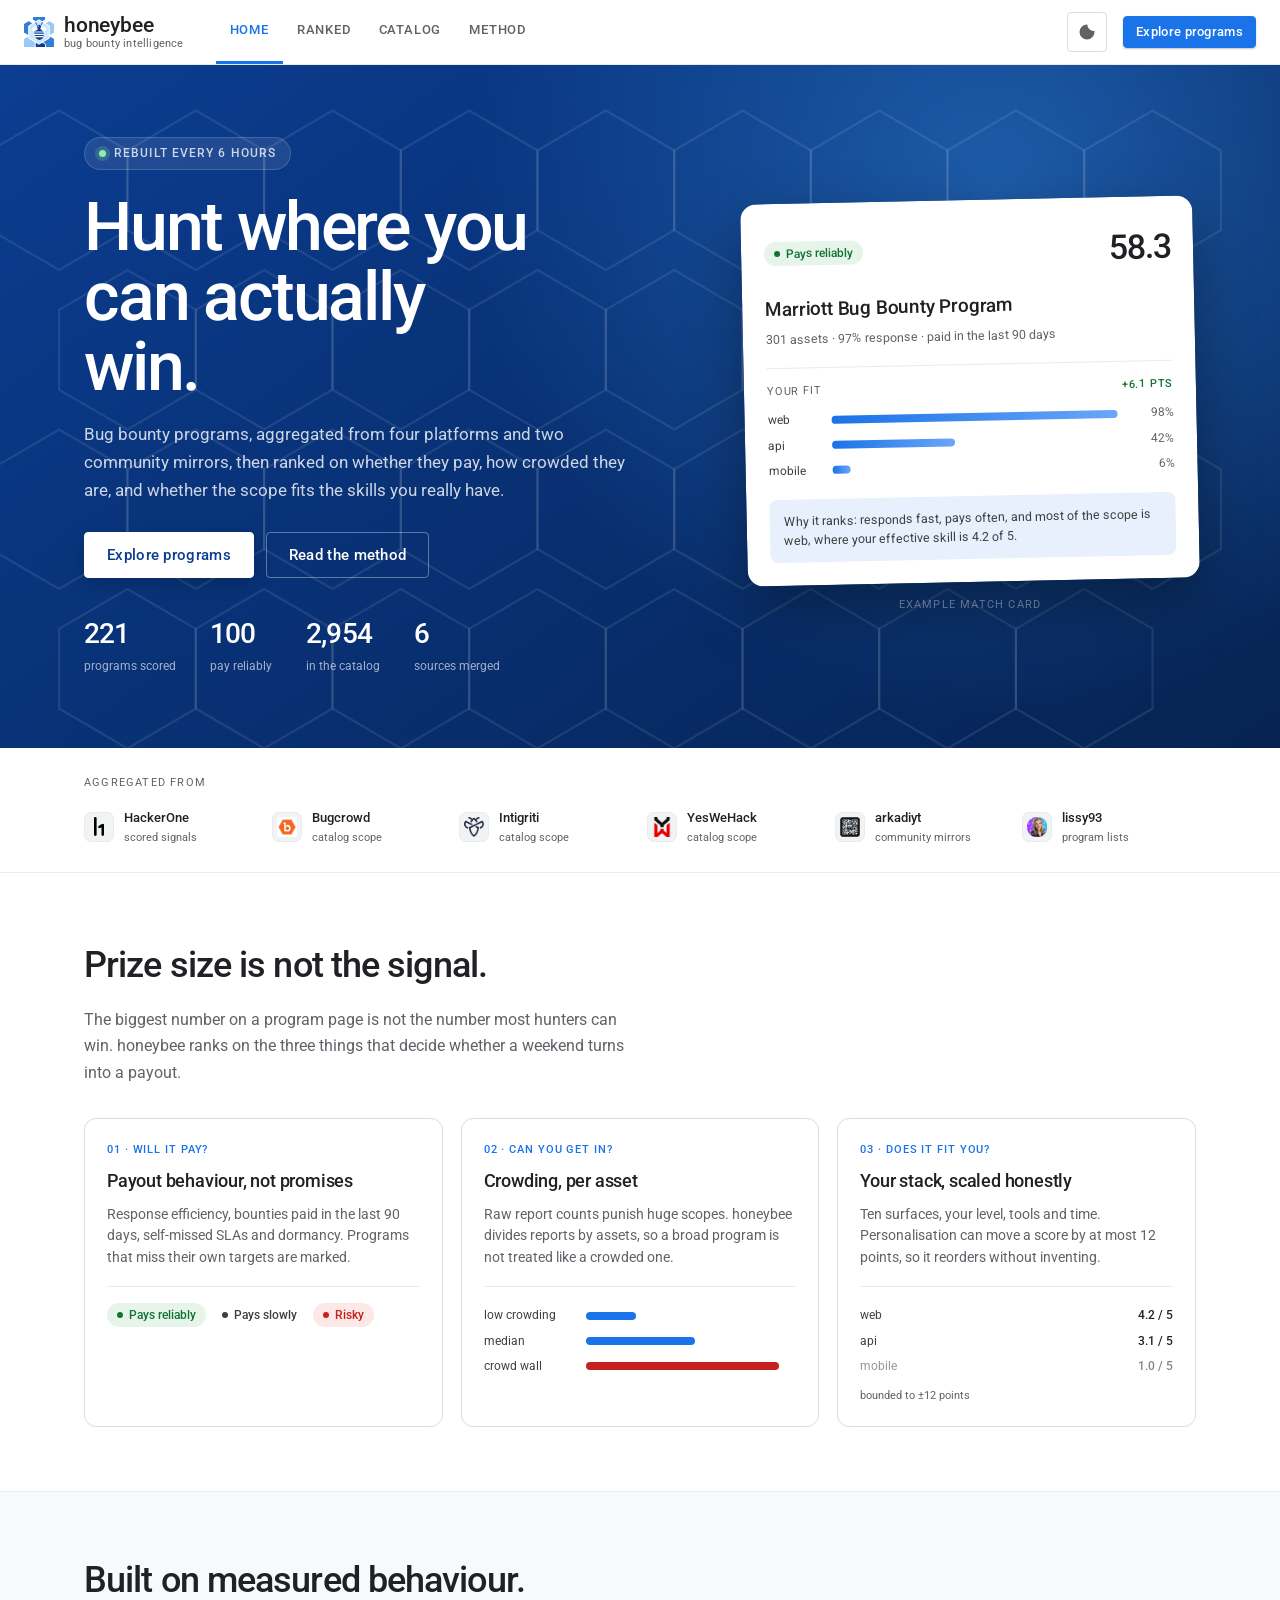
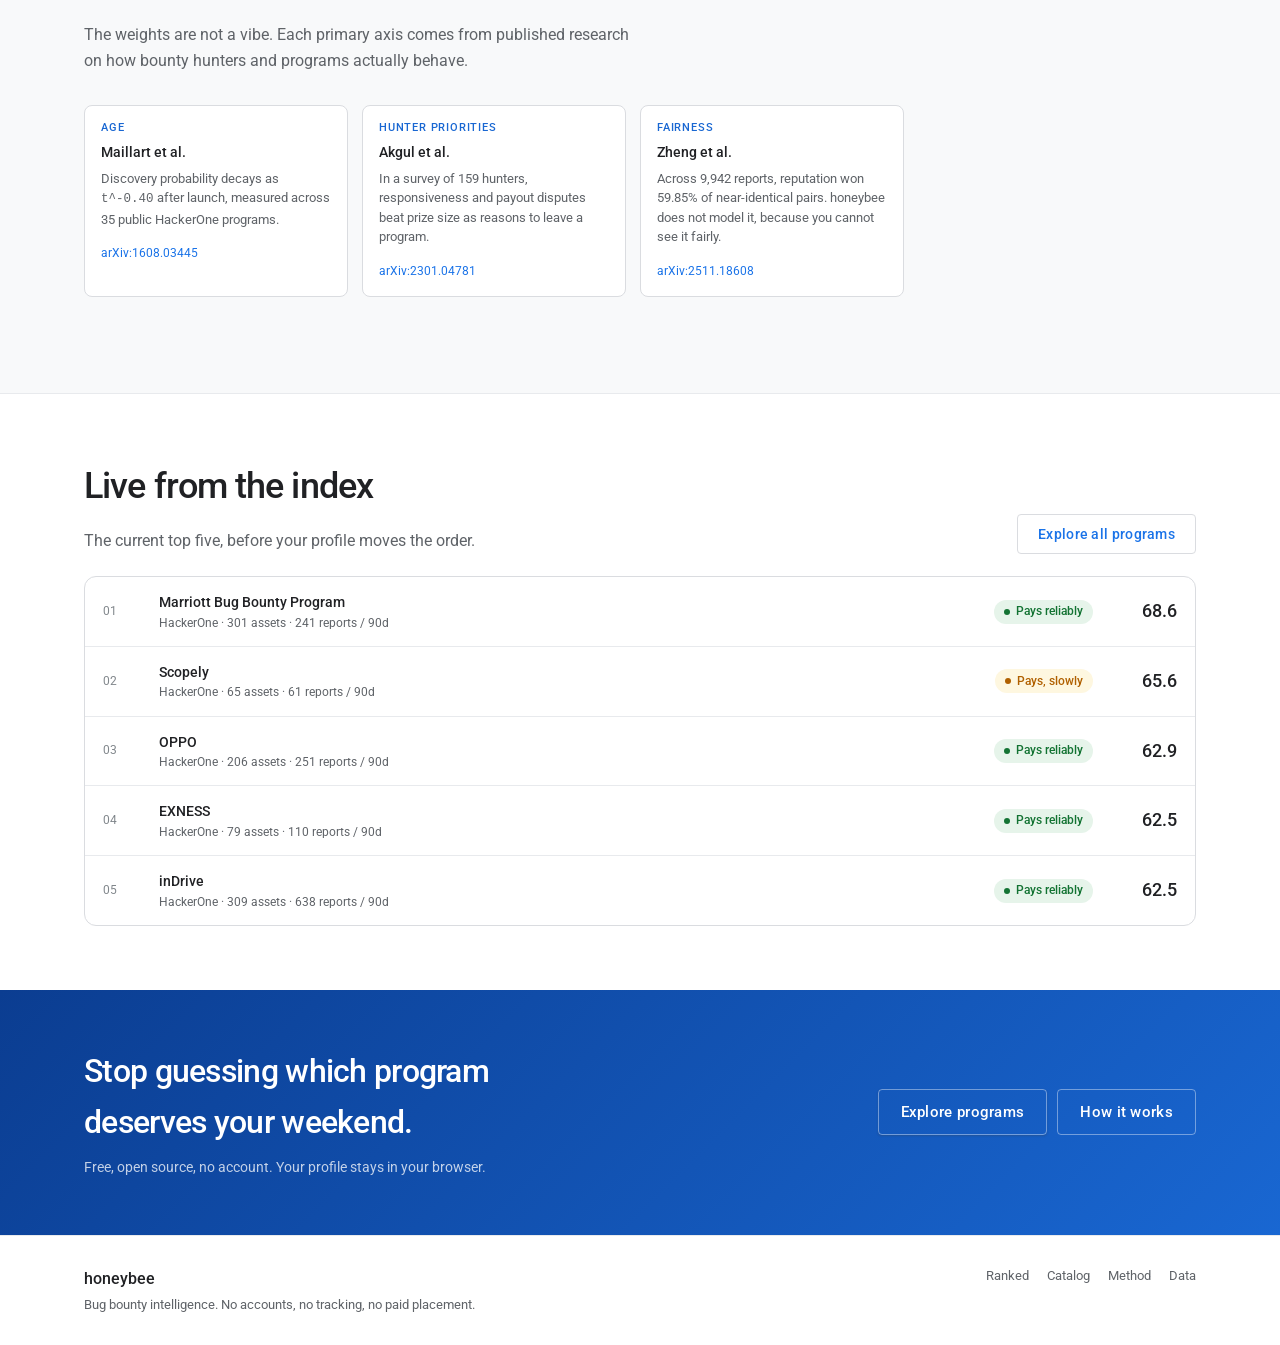
==== commit 009af7c8: "Split home, index and method, add dark mode" ====
--- a/public/index.html
+++ b/public/index.html
@@ -3,10 +3,10 @@
   <head>
     <meta charset="utf-8" />
     <meta name="viewport" content="width=device-width, initial-scale=1" />
-    <title>honeybee - programs that actually pay</title>
+    <title>honeybee - bug bounty intelligence</title>
     <meta
       name="description"
-      content="Bug bounty opportunity intelligence for mid-level hunters. Ranked on payout reliability, crowding and your own stack."
+      content="honeybee aggregates bug bounty programs from HackerOne, Bugcrowd, Intigriti and YesWeHack, then ranks them on payout reliability, crowding and your own stack."
     />
     <link rel="preconnect" href="https://fonts.googleapis.com" />
     <link rel="preconnect" href="https://fonts.gstatic.com" crossorigin />
@@ -16,8 +16,22 @@
     />
     <link rel="stylesheet" href="styles.css" />
     <link rel="icon" type="image/svg+xml" href="logo.svg" />
+    <script>
+      (function () {
+        try {
+          var q = new URLSearchParams(window.location.search).get("theme");
+          var t = q || localStorage.getItem("honeybee.theme");
+          if (!t)
+            t = window.matchMedia("(prefers-color-scheme: dark)").matches
+              ? "dark"
+              : "light";
+          if (t === "dark" || t === "light")
+            document.documentElement.setAttribute("data-theme", t);
+        } catch (e) {}
+      })();
+    </script>
   </head>
-  <body id="top">
+  <body class="page-home">
     <!-- ===================== SPLASH ===================== -->
     <div class="splash" id="splash" aria-hidden="true">
       <div class="splash-inner">
@@ -120,10 +134,9 @@
       <div class="splash-skip">click anywhere to skip</div>
     </div>
 
-    <!-- ===================== APP BAR ===================== -->
-    <header class="appbar">
+    <header class="appbar home-bar">
       <div class="appbar-inner">
-        <a class="brand" href="#top">
+        <a class="brand" href="index.html">
           <img class="brand-mark" src="logo.svg" alt="honeybee" />
           <span class="brand-text">
             <span class="brand-name">honeybee</span>
@@ -132,1218 +145,407 @@
         </a>
 
         <nav class="appnav" aria-label="Sections">
-          <button class="appnav-link active" data-tab-link="ranked">
-            Ranked
-          </button>
-          <button class="appnav-link" data-tab-link="catalog">Catalog</button>
-          <button class="appnav-link" data-tab-link="method">Method</button>
+          <a class="appnav-link active" href="index.html">Home</a>
+          <a class="appnav-link" href="app.html">Ranked</a>
+          <a class="appnav-link" href="app.html#catalog">Catalog</a>
+          <a class="appnav-link" href="method.html">Method</a>
         </nav>
 
-        <div class="appbar-search">
-          <svg class="ic" viewBox="0 0 24 24" aria-hidden="true">
+        <div class="spacer"></div>
+
+        <button
+          class="icon-btn theme-toggle"
+          data-theme-toggle
+          aria-label="Switch colour theme"
+          title="Switch colour theme"
+        >
+          <svg class="ic icon-moon" viewBox="0 0 24 24" aria-hidden="true">
             <path
-              d="M15.5 14h-.79l-.28-.27A6.47 6.47 0 0 0 16 9.5 6.5 6.5 0 1 0 9.5 16c1.61 0 3.09-.59 4.23-1.57l.27.28v.79l5 4.99L20.49 19l-4.99-5zm-6 0C7.01 14 5 11.99 5 9.5S7.01 5 9.5 5 14 7.01 14 9.5 11.99 14 9.5 14z"
+              d="M12 3a9 9 0 1 0 9 9c0-.46-.04-.92-.1-1.36A7.5 7.5 0 0 1 12.36 3.1c-.12-.03-.24-.05-.36-.08z"
             />
           </svg>
-          <input
-            id="search"
-            type="search"
-            placeholder="Search programs"
-            autocomplete="off"
-            aria-label="Search programs"
-          />
-          <kbd>/</kbd>
-        </div>
-
-        <span class="appbar-meta" id="meta">loading…</span>
-        <span id="profile-pill"></span>
-        <button class="btn-text js-tune" id="tune-btn">
-          <svg class="ic" viewBox="0 0 24 24" aria-hidden="true">
+          <svg class="ic icon-sun" viewBox="0 0 24 24" aria-hidden="true">
             <path
-              d="M3 17v2h6v-2H3zM3 5v2h10V5H3zm10 16v-2h8v-2h-8v-2h-2v6h2zM7 9v2H3v2h4v2h2V9H7zm14 4v-2H11v2h10zm-6-4h2V7h4V5h-4V3h-2v6z"
+              d="M12 7a5 5 0 1 0 0 10 5 5 0 0 0 0-10zm0-5v3m0 14v3M2 12h3m14 0h3M4.9 4.9l2.1 2.1m10 10 2.1 2.1M4.9 19.1l2.1-2.1m10-10 2.1-2.1"
+              stroke="currentColor"
+              stroke-width="1.8"
+              fill="none"
+              stroke-linecap="round"
             />
           </svg>
-          Tune for me
         </button>
-        <span class="avatar" aria-hidden="true">🐝</span>
+        <a class="btn primary sm home-explore" href="app.html"
+          >Explore programs</a
+        >
       </div>
     </header>
 
-    <div class="shell">
-      <!-- ---------- left nav ---------- -->
-      <aside class="sidenav">
-        <details class="side-block" id="sort-block" open>
-          <summary class="side-title">Sort by</summary>
-          <div class="controls" id="controls">
-            <select id="sort" aria-label="Sort programs">
-              <option value="fit">Best fit</option>
-              <option value="lowcomp">Lowest competition</option>
-              <option value="newest">Newest</option>
-              <option value="payout">Highest paid (90d)</option>
-              <option value="scope">Largest scope</option>
-            </select>
-          </div>
-        </details>
-
-        <details class="side-block">
-          <summary class="side-title">Quick filters</summary>
-          <div class="quick" id="quick">
-            <button class="quickchip active" data-quick="all">
-              All programs <span class="chip-cnt" data-cnt="all"></span>
-            </button>
-            <button class="quickchip" data-quick="green">
-              Pays reliably <span class="chip-cnt" data-cnt="green"></span>
-            </button>
-            <button class="quickchip" data-quick="missed">
-              Missed targets <span class="chip-cnt" data-cnt="missed"></span>
-            </button>
-            <button class="quickchip" data-quick="red">
-              Risky <span class="chip-cnt" data-cnt="red"></span>
-            </button>
-            <button class="quickchip" data-quick="lowcomp">
-              Low crowding <span class="chip-cnt" data-cnt="lowcomp"></span>
-            </button>
-            <button class="quickchip" data-quick="fresh">
-              Fresh &lt; 12mo <span class="chip-cnt" data-cnt="fresh"></span>
-            </button>
-            <button class="quickchip" data-quick="bigscope">
-              Large scope <span class="chip-cnt" data-cnt="bigscope"></span>
-            </button>
-          </div>
-        </details>
-
-        <details class="side-block" open>
-          <summary class="side-title">Views</summary>
-          <nav class="side-nav">
-            <a class="side-link active" data-tab-link="ranked" href="#"
-              >Ranked <span class="side-count" id="count-ranked">-</span></a
+    <main>
+      <section class="home-hero">
+        <div class="hero-hive" aria-hidden="true">
+          <svg viewBox="0 0 1200 600" preserveAspectRatio="xMidYMid slice">
+            <g
+              fill="none"
+              stroke="#ffffff"
+              stroke-opacity="0.09"
+              stroke-width="2"
             >
-            <a class="side-link" data-tab-link="catalog" href="#"
-              >Catalog
-              <span class="side-count" id="count-catalog">soon</span></a
-            >
-          </nav>
-        </details>
-
-        <details class="side-block">
-          <summary class="side-title">Data</summary>
-          <nav class="side-nav">
-            <a class="side-link" href="#top10">Your top 10</a>
-            <a class="side-link" href="#all">All programs</a>
-            <a class="side-link" href="#method">Method</a>
-            <a class="side-link" href="data/programs.json" download
-              >Download JSON</a
-            >
-            <a class="side-link" href="data/catalog.json" download
-              >Download catalog</a
-            >
-          </nav>
-        </details>
-      </aside>
-
-      <!-- ---------- main ---------- -->
-      <main class="doc">
-        <div class="crumbs">
-          <a href="#top">honeybee</a>
-          <span class="sep">›</span>
-          <a href="#top10" id="crumb-section">Ranked</a>
-          <span class="sep">›</span>
-          <span class="crumb-current" id="crumb-current">Programs</span>
-          <span class="crumb-right" id="hero-count-wrap"
-            >Scored programs: <b id="hero-count">220</b></span
-          >
-        </div>
-
-        <div class="h1-row">
-          <h1>Programs that actually pay</h1>
-          <div class="h1-actions">
-            <button
-              class="icon-btn"
-              id="copy-link"
-              title="Copy a link to this view"
-            >
-              <svg class="ic" viewBox="0 0 24 24">
-                <path
-                  d="M16 1H4a2 2 0 0 0-2 2v14h2V3h12V1zm3 4H8a2 2 0 0 0-2 2v14a2 2 0 0 0 2 2h11a2 2 0 0 0 2-2V7a2 2 0 0 0-2-2zm0 16H8V7h11v14z"
-                />
-              </svg>
-            </button>
-            <a
-              class="icon-btn"
-              href="data/programs.json"
-              download
-              title="Download the dataset"
-            >
-              <svg class="ic" viewBox="0 0 24 24">
-                <path d="M19 9h-4V3H9v6H5l7 7 7-7zM5 18v2h14v-2H5z" />
-              </svg>
-            </a>
-          </div>
-        </div>
-
-        <details class="toc-box" open>
-          <summary>On this page</summary>
-          <ul id="toc-list">
-            <li><a href="#snapshot">Snapshot</a></li>
-            <li><a href="#top10">Your top 10</a></li>
-            <li><a href="#all">All programs</a></li>
-            <li><a href="#method">Method and research</a></li>
-          </ul>
-        </details>
-
-        <details class="callout">
-          <summary>
-            <svg class="ic diamond" viewBox="0 0 24 24" aria-hidden="true">
-              <path d="M12 2 22 12 12 22 2 12z" />
-            </svg>
-            Page summary
-          </summary>
-          <div class="callout-body" id="page-summary-body">
+              <polygon points="90,40 150,75 150,145 90,180 30,145 30,75" />
+              <polygon points="210,40 270,75 270,145 210,180 150,145 150,75" />
+              <polygon points="330,40 390,75 390,145 330,180 270,145 270,75" />
+              <polygon points="450,40 510,75 510,145 450,180 390,145 390,75" />
+              <polygon points="570,40 630,75 630,145 570,180 510,145 510,75" />
+              <polygon points="690,40 750,75 750,145 690,180 630,145 630,75" />
+              <polygon points="810,40 870,75 870,145 810,180 750,145 750,75" />
+              <polygon points="930,40 990,75 990,145 930,180 870,145 870,75" />
+              <polygon
+                points="1050,40 1110,75 1110,145 1050,180 990,145 990,75"
+              />
+              <polygon points="150,180 210,215 210,285 150,320 90,285 90,215" />
+              <polygon
+                points="270,180 330,215 330,285 270,320 210,285 210,215"
+              />
+              <polygon
+                points="390,180 450,215 450,285 390,320 330,285 330,215"
+              />
+              <polygon
+                points="510,180 570,215 570,285 510,320 450,285 450,215"
+              />
+              <polygon
+                points="630,180 690,215 690,285 630,320 570,285 570,215"
+              />
+              <polygon
+                points="750,180 810,215 810,285 750,320 690,285 690,215"
+              />
+              <polygon
+                points="870,180 930,215 930,285 870,320 810,285 810,215"
+              />
+              <polygon
+                points="990,180 1050,215 1050,285 990,320 930,285 930,215"
+              />
+              <polygon points="90,320 150,355 150,425 90,460 30,425 30,355" />
+              <polygon
+                points="210,320 270,355 270,425 210,460 150,425 150,355"
+              />
+              <polygon
+                points="330,320 390,355 390,425 330,460 270,425 270,355"
+              />
+              <polygon
+                points="450,320 510,355 510,425 450,460 390,425 390,355"
+              />
+              <polygon
+                points="570,320 630,355 630,425 570,460 510,425 510,355"
+              />
+              <polygon
+                points="690,320 750,355 750,425 690,460 630,425 630,355"
+              />
+              <polygon
+                points="810,320 870,355 870,425 810,460 750,425 750,355"
+              />
+              <polygon
+                points="930,320 990,355 990,425 930,460 870,425 870,355"
+              />
+              <polygon
+                points="1050,320 1110,355 1110,425 1050,460 990,425 990,355"
+              />
+              <polygon points="150,460 210,495 210,565 150,600 90,565 90,495" />
+              <polygon
+                points="270,460 330,495 330,565 270,600 210,565 210,495"
+              />
+              <polygon
+                points="390,460 450,495 450,565 390,600 330,565 330,495"
+              />
+              <polygon
+                points="510,460 570,495 570,565 510,600 450,565 450,495"
+              />
+              <polygon
+                points="630,460 690,495 690,565 630,600 570,565 570,495"
+              />
+              <polygon
+                points="750,460 810,495 810,565 750,600 690,565 690,495"
+              />
+              <polygon
+                points="870,460 930,495 930,565 870,600 810,565 810,495"
+              />
+              <polygon
+                points="990,460 1050,495 1050,565 990,600 930,565 930,495"
+              />
+            </g>
+          </svg>
+        </div>
+        <div class="wrap hero-inner">
+          <div class="hero-copy">
+            <span class="eyebrow">
+              <span class="pulse" aria-hidden="true"></span>
+              Rebuilt every 6 hours
+            </span>
+            <h1>Hunt where you can actually win.</h1>
+            <p class="hero-sub">
+              Bug bounty programs, aggregated from four platforms and two
+              community mirrors, then ranked on whether they pay, how crowded
+              they are, and whether the scope fits the skills you really have.
+            </p>
+            <div class="hero-cta">
+              <a class="btn primary lg" href="app.html">Explore programs</a>
+              <a class="btn lg hero-ghost" href="method.html"
+                >Read the method</a
+              >
+            </div>
+            <div class="hero-stats">
+              <div>
+                <b id="home-scored">221</b>
+                <span>programs scored</span>
+              </div>
+              <div>
+                <b id="home-paid">100</b>
+                <span>pay reliably</span>
+              </div>
+              <div>
+                <b id="home-catalog">2,954</b>
+                <span>in the catalog</span>
+              </div>
+              <div>
+                <b id="home-sources">6</b>
+                <span>sources merged</span>
+              </div>
+            </div>
+          </div>
+
+          <div class="hero-art">
+            <div class="mock-card">
+              <div class="mock-top">
+                <span class="badge green"
+                  ><span class="dot"></span>Pays reliably</span
+                >
+                <span class="mock-score">58.3</span>
+              </div>
+              <div class="mock-name">Marriott Bug Bounty Program</div>
+              <div class="mock-sub">
+                301 assets · 97% response · paid in the last 90 days
+              </div>
+              <div class="mock-fit">
+                <div class="mock-fit-head">
+                  <span>Your fit</span>
+                  <b>+6.1 pts</b>
+                </div>
+                <div class="mock-line">
+                  <span>web</span><i style="width: 98%"></i><em>98%</em>
+                </div>
+                <div class="mock-line">
+                  <span>api</span><i style="width: 42%"></i><em>42%</em>
+                </div>
+                <div class="mock-line">
+                  <span>mobile</span><i style="width: 6%"></i><em>6%</em>
+                </div>
+              </div>
+              <div class="mock-why">
+                Why it ranks: responds fast, pays often, and most of the scope
+                is web, where your effective skill is 4.2 of 5.
+              </div>
+            </div>
+            <div class="mock-note">Example match card</div>
+          </div>
+        </div>
+      </section>
+
+      <section class="home-sources">
+        <div class="wrap">
+          <p class="sources-label">Aggregated from</p>
+          <div class="source-row">
+            <span class="source">
+              <img src="logos/hackerone.png" alt="HackerOne" />
+              <span><b>HackerOne</b><small>scored signals</small></span>
+            </span>
+            <span class="source">
+              <img src="logos/bugcrowd.png" alt="Bugcrowd" />
+              <span><b>Bugcrowd</b><small>catalog scope</small></span>
+            </span>
+            <span class="source">
+              <img src="logos/intigriti.png" alt="Intigriti" />
+              <span><b>Intigriti</b><small>catalog scope</small></span>
+            </span>
+            <span class="source">
+              <img src="logos/yeswehack.png" alt="YesWeHack" />
+              <span><b>YesWeHack</b><small>catalog scope</small></span>
+            </span>
+            <span class="source">
+              <img src="logos/arkadiyt.png" alt="arkadiyt" />
+              <span><b>arkadiyt</b><small>community mirrors</small></span>
+            </span>
+            <span class="source">
+              <img src="logos/lissy93.png" alt="lissy93" />
+              <span><b>lissy93</b><small>program lists</small></span>
+            </span>
+          </div>
+        </div>
+      </section>
+
+      <section class="wrap section">
+        <h2 class="section-title">Prize size is not the signal.</h2>
+        <p class="section-lede">
+          The biggest number on a program page is not the number most hunters
+          can win. honeybee ranks on the three things that decide whether a
+          weekend turns into a payout.
+        </p>
+        <div class="solve-grid">
+          <article class="solve-card">
+            <div class="solve-kicker">01 · Will it pay?</div>
+            <h3>Payout behaviour, not promises</h3>
             <p>
-              honeybee ranks
-              <b
-                ><span class="inline-count" id="hero-count-2">220</span> public,
-                paid, open HackerOne programs</b
+              Response efficiency, bounties paid in the last 90 days,
+              self-missed SLAs and dormancy. Programs that miss their own
+              targets are marked.
+            </p>
+            <div class="solve-ui badges-ui">
+              <span class="badge green"
+                ><span class="dot"></span>Pays reliably</span
               >
-              by payout reliability, crowding, triage quality and scope breadth.
-              Data comes from free, unauthenticated sources and refreshes every
-              six hours.
+              <span class="badge amber"
+                ><span class="dot"></span>Pays slowly</span
+              >
+              <span class="badge red"><span class="dot"></span>Risky</span>
+            </div>
+          </article>
+          <article class="solve-card">
+            <div class="solve-kicker">02 · Can you get in?</div>
+            <h3>Crowding, per asset</h3>
+            <p>
+              Raw report counts punish huge scopes. honeybee divides reports by
+              assets, so a broad program is not treated like a crowded one.
             </p>
+            <div class="solve-ui bars-ui">
+              <div><span>low crowding</span><i style="width: 24%"></i></div>
+              <div><span>median</span><i style="width: 52%"></i></div>
+              <div>
+                <span>crowd wall</span><i style="width: 92%" class="hot"></i>
+              </div>
+            </div>
+          </article>
+          <article class="solve-card">
+            <div class="solve-kicker">03 · Does it fit you?</div>
+            <h3>Your stack, scaled honestly</h3>
             <p>
-              Programs with insufficient signal are marked unknown instead of
-              scored favorably. Missing data never becomes a good score.
+              Ten surfaces, your level, tools and time. Personalisation can move
+              a score by at most 12 points, so it reorders without inventing.
             </p>
-          </div>
-        </details>
-
-        <div id="ranked-view">
-          <h2 id="snapshot">Snapshot</h2>
-          <section class="stats" id="stats"></section>
-          <div
-            class="tierbar"
-            id="tierbar"
-            title="Will They Pay distribution"
-          ></div>
-          <div class="tierlegend" id="tierlegend"></div>
-
-          <h2 id="top10">Your top 10</h2>
-          <p class="section-note" id="top10-note">
-            population ranking · add a profile to personalise
+            <div class="solve-ui fit-ui">
+              <div class="fit-row"><span>web</span><b>4.2 / 5</b></div>
+              <div class="fit-row"><span>api</span><b>3.1 / 5</b></div>
+              <div class="fit-row dim"><span>mobile</span><b>1.0 / 5</b></div>
+              <div class="fit-cap">bounded to ±12 points</div>
+            </div>
+          </article>
+        </div>
+      </section>
+
+      <section class="research-band">
+        <div class="wrap">
+          <h2 class="section-title">Built on measured behaviour.</h2>
+          <p class="section-lede">
+            The weights are not a vibe. Each primary axis comes from published
+            research on how bounty hunters and programs actually behave.
           </p>
-          <section class="top10" id="top10-section">
-            <div class="cards" id="cards"></div>
-          </section>
-
-          <h2 id="all">All programs</h2>
-          <div id="list" class="list"></div>
-        </div>
-        <!-- /ranked-view -->
-
-        <div id="catalog-view" style="display: none">
-          <h2 id="catalog">Catalog</h2>
-          <p class="lede">
-            Everything honeybee can find, across six sources, with the gaps left
-            visible. The Catalog is ordered, never scored: it exists to show you
-            what is out there when the ranked list is empty for your stack.
+          <div class="research-grid home-research">
+            <article class="research">
+              <div class="research-tag">Age</div>
+              <h4>Maillart et al.</h4>
+              <p>
+                Discovery probability decays as <code>t^-0.40</code> after
+                launch, measured across 35 public HackerOne programs.
+              </p>
+              <a
+                href="https://arxiv.org/abs/1608.03445"
+                target="_blank"
+                rel="noopener"
+                >arXiv:1608.03445</a
+              >
+            </article>
+            <article class="research">
+              <div class="research-tag">Hunter priorities</div>
+              <h4>Akgul et al.</h4>
+              <p>
+                In a survey of 159 hunters, responsiveness and payout disputes
+                beat prize size as reasons to leave a program.
+              </p>
+              <a
+                href="https://arxiv.org/abs/2301.04781"
+                target="_blank"
+                rel="noopener"
+                >arXiv:2301.04781</a
+              >
+            </article>
+            <article class="research">
+              <div class="research-tag">Fairness</div>
+              <h4>Zheng et al.</h4>
+              <p>
+                Across 9,942 reports, reputation won 59.85% of near-identical
+                pairs. honeybee does not model it, because you cannot see it
+                fairly.
+              </p>
+              <a
+                href="https://arxiv.org/abs/2511.18608"
+                target="_blank"
+                rel="noopener"
+                >arXiv:2511.18608</a
+              >
+            </article>
+          </div>
+        </div>
+      </section>
+
+      <section class="wrap section">
+        <div class="preview-head">
+          <div>
+            <h2 class="section-title">Live from the index</h2>
+            <p class="section-lede">
+              The current top five, before your profile moves the order.
+            </p>
+          </div>
+          <a class="btn" href="app.html">Explore all programs</a>
+        </div>
+        <div class="preview-list" id="home-preview">
+          <div class="preview-row skeleton"><span></span><span></span></div>
+          <div class="preview-row skeleton"><span></span><span></span></div>
+          <div class="preview-row skeleton"><span></span><span></span></div>
+        </div>
+      </section>
+
+      <section class="cta-band">
+        <div class="wrap cta-inner">
+          <div>
+            <h2>Stop guessing which program deserves your weekend.</h2>
+            <p>
+              Free, open source, no account. Your profile stays in your browser.
+            </p>
+          </div>
+          <div class="cta-actions">
+            <a class="btn primary lg" href="app.html">Explore programs</a>
+            <a class="btn lg" href="method.html">How it works</a>
+          </div>
+        </div>
+      </section>
+    </main>
+
+    <footer class="site-foot">
+      <div class="site-foot-inner">
+        <div>
+          <b>honeybee</b>
+          <p>
+            Bug bounty intelligence. No accounts, no tracking, no paid
+            placement.
           </p>
-          <p class="section-note" id="cat-intro"></p>
-
-          <div class="cat-toolbar">
-            <div class="cat-chips" id="cat-chips"></div>
-            <label class="cat-sort">
-              <span>Order</span>
-              <select id="cat-sort" aria-label="Order catalog programs">
-                <option value="best">Catalog order</option>
-                <option value="latest">Latest additions</option>
-                <option value="scope">Largest scope</option>
-                <option value="payout">Highest max payout</option>
-                <option value="name">Name A to Z</option>
-              </select>
-            </label>
-          </div>
-
-          <h3 class="subhead" id="cat-top">Catalog top 10</h3>
-          <p class="section-note" id="cat-top-note">
-            Ordered on scope size, stated bounties and disclosure terms, using
-            only the fields we have. This is an ordering, not a payout
-            prediction. Programs already scored in Ranked are excluded here.
-          </p>
-          <div class="cards" id="cat-cards"></div>
-
-          <h3 class="subhead" id="cat-latest">Latest additions</h3>
-          <p class="section-note" id="cat-latest-note"></p>
-          <div class="list cat-latest" id="cat-latest"></div>
-
-          <h3 class="subhead" id="cat-all">All catalog programs</h3>
-          <p class="section-note" id="cat-count"></p>
-          <div class="list" id="cat-list"></div>
-        </div>
-
-        <h2 id="method">Method and research</h2>
-        <p class="lede method-lede">
-          Most bug bounty lists rank by reward size and freshness. honeybee
-          ranks by whether a program actually pays, how crowded it is, and
-          whether its scope fits the skills you really have. Every step below is
-          arithmetic, published, and reproducible from the JSON this site
-          serves.
-        </p>
-
-        <div class="trustbar" aria-label="Trust and verification">
-          <span>Open source</span>
-          <span>No account</span>
-          <span>No tracking</span>
-          <span>No paid placement</span>
-          <span>Every input published</span>
-          <span>Rebuilt every 6 hours</span>
-          <span>27 engine tests</span>
-        </div>
-
-        <h3 class="subhead">How the data moves</h3>
-        <figure class="figure">
-          <svg
-            class="figure-svg"
-            viewBox="0 0 800 190"
-            role="img"
-            aria-label="Pipeline: HackerOne, arkadiyt and lissy93 feed a normaliser, then the scorer, then a static JSON file, then your browser."
-          >
-            <defs>
-              <marker
-                id="arrow"
-                viewBox="0 0 10 10"
-                refX="9"
-                refY="5"
-                markerWidth="7"
-                markerHeight="7"
-                orient="auto-start-reverse"
-              >
-                <path d="M0 0 10 5 0 10z" fill="#9aa0a6" />
-              </marker>
-            </defs>
-
-            <rect
-              x="8"
-              y="16"
-              width="160"
-              height="38"
-              rx="8"
-              fill="#e8f0fe"
-              stroke="#1a73e8"
-            />
-            <text x="88" y="40" text-anchor="middle" class="fig-t">
-              HackerOne GraphQL
-            </text>
-            <text x="88" y="70" text-anchor="middle" class="fig-s">
-              10 scoring signals
-            </text>
-
-            <rect
-              x="8"
-              y="84"
-              width="160"
-              height="38"
-              rx="8"
-              fill="#e8f0fe"
-              stroke="#1a73e8"
-            />
-            <text x="88" y="108" text-anchor="middle" class="fig-t">
-              arkadiyt mirrors
-            </text>
-            <text x="88" y="138" text-anchor="middle" class="fig-s">
-              scope, Bugcrowd, Intigriti, YWH
-            </text>
-
-            <rect
-              x="8"
-              y="152"
-              width="160"
-              height="30"
-              rx="8"
-              fill="#e8f0fe"
-              stroke="#1a73e8"
-            />
-            <text x="88" y="172" text-anchor="middle" class="fig-t">
-              lissy93 lists
-            </text>
-
-            <line
-              x1="168"
-              y1="60"
-              x2="206"
-              y2="86"
-              stroke="#9aa0a6"
-              stroke-width="1.6"
-              marker-end="url(#arrow)"
-            />
-            <line
-              x1="168"
-              y1="103"
-              x2="206"
-              y2="103"
-              stroke="#9aa0a6"
-              stroke-width="1.6"
-              marker-end="url(#arrow)"
-            />
-            <line
-              x1="168"
-              y1="158"
-              x2="206"
-              y2="120"
-              stroke="#9aa0a6"
-              stroke-width="1.6"
-              marker-end="url(#arrow)"
-            />
-
-            <rect
-              x="212"
-              y="72"
-              width="150"
-              height="62"
-              rx="8"
-              fill="#ffffff"
-              stroke="#dadce0"
-            />
-            <text x="287" y="97" text-anchor="middle" class="fig-t">
-              normalise + dedupe
-            </text>
-            <text x="287" y="115" text-anchor="middle" class="fig-s">
-              one schema, one key
-            </text>
-
-            <line
-              x1="362"
-              y1="103"
-              x2="404"
-              y2="103"
-              stroke="#9aa0a6"
-              stroke-width="1.6"
-              marker-end="url(#arrow)"
-            />
-
-            <rect
-              x="410"
-              y="72"
-              width="120"
-              height="62"
-              rx="8"
-              fill="#ffffff"
-              stroke="#dadce0"
-            />
-            <text x="470" y="97" text-anchor="middle" class="fig-t">score</text>
-            <text x="470" y="115" text-anchor="middle" class="fig-s">
-              fixed weights
-            </text>
-
-            <line
-              x1="530"
-              y1="103"
-              x2="572"
-              y2="103"
-              stroke="#9aa0a6"
-              stroke-width="1.6"
-              marker-end="url(#arrow)"
-            />
-
-            <rect
-              x="578"
-              y="72"
-              width="100"
-              height="62"
-              rx="8"
-              fill="#ffffff"
-              stroke="#dadce0"
-            />
-            <text x="628" y="97" text-anchor="middle" class="fig-t">
-              static JSON
-            </text>
-            <text x="628" y="115" text-anchor="middle" class="fig-s">
-              GitHub Pages
-            </text>
-
-            <line
-              x1="678"
-              y1="103"
-              x2="712"
-              y2="103"
-              stroke="#9aa0a6"
-              stroke-width="1.6"
-              marker-end="url(#arrow)"
-            />
-
-            <rect
-              x="718"
-              y="72"
-              width="74"
-              height="62"
-              rx="8"
-              fill="#fef7e0"
-              stroke="#f0c36d"
-            />
-            <text x="755" y="97" text-anchor="middle" class="fig-t">you</text>
-            <text x="755" y="115" text-anchor="middle" class="fig-s">
-              in browser
-            </text>
-          </svg>
-          <figcaption>
-            Figure 1. Signals and scope are fetched by a scheduled job, scored
-            with fixed weights, written as static JSON, and personalised in your
-            browser. There is no server and no per-user computation cost.
-          </figcaption>
-        </figure>
-
-        <h3 class="subhead">Why payout reliability, not reward size</h3>
-        <p>
-          The largest prize on a page is not the prize most hunters can win. In
-          a survey of 159 bug bounty hunters, saturation ranked 10th and program
-          age 13th among the factors they actually weigh, while poor
-          responsiveness and payout disputes were the two biggest problems they
-          reported (Akgul et al., arXiv:2301.04781). So the score leads with
-          whether a program responds and pays, then how crowded it is, and only
-          then how large its rewards are.
-        </p>
-
-        <figure class="figure">
-          <svg
-            class="figure-svg"
-            viewBox="0 0 640 250"
-            role="img"
-            aria-label="Line chart of relative bug discovery probability against program age, decaying as t to the power minus 0.40."
-          >
-            <line
-              x1="56"
-              y1="196"
-              x2="616"
-              y2="196"
-              stroke="#dadce0"
-              stroke-width="1.4"
-            />
-            <line
-              x1="56"
-              y1="24"
-              x2="56"
-              y2="196"
-              stroke="#dadce0"
-              stroke-width="1.4"
-            />
-            <line
-              x1="56"
-              y1="24"
-              x2="616"
-              y2="24"
-              stroke="#e8eaed"
-              stroke-dasharray="4 4"
-            />
-            <line
-              x1="56"
-              y1="110"
-              x2="616"
-              y2="110"
-              stroke="#e8eaed"
-              stroke-dasharray="4 4"
-            />
-
-            <polyline
-              fill="none"
-              stroke="#1a73e8"
-              stroke-width="2.6"
-              stroke-linejoin="round"
-              points="56,24 65,66 75,85 84,97 94,106 103,112 113,117 122,121 132,125 141,128 151,130 160,132 170,134 179,136 189,138 198,139 208,141 217,142 227,143 236,144 246,145 255,146 265,147 274,148 284,149 293,149 303,150 312,151 322,151 331,152 341,152 350,153 360,154 369,154 379,155 388,155 398,155 407,156 417,156 426,157 436,157 445,157 455,158 464,158 474,158 483,159 493,159 502,159 512,160 521,160 531,160 540,161 550,161 559,161 569,161 578,162 588,162 597,162 607,162 616,163"
-            />
-
-            <text x="56" y="216" class="fig-s" text-anchor="start">
-              month 1
-            </text>
-            <text x="616" y="216" class="fig-s" text-anchor="end">
-              month 60
-            </text>
-            <text x="64" y="44" class="fig-t">
-              relative discovery probability
-            </text>
-            <text x="470" y="70" class="fig-t">t^-0.40</text>
-            <text x="66" y="88" class="fig-s">1.0</text>
-            <text x="66" y="106" class="fig-s">0.8</text>
-            <text x="66" y="176" class="fig-s">0.2</text>
-          </svg>
-          <figcaption>
-            Figure 2. Discovery probability decays as t^-0.40 over the life of a
-            program. Maillart et al. fitted this across 35 public HackerOne
-            programs (R² = 0.79, arXiv:1608.03445). honeybee uses the measured
-            exponent instead of an arbitrary freshness bonus.
-          </figcaption>
-        </figure>
-
-        <div class="research-grid">
-          <article class="research">
-            <div class="research-tag">Age</div>
-            <h4>Maillart et al.</h4>
-            <p>
-              Discovery probability falls as <code>t^-0.40</code> after launch,
-              so an old program is not automatically a bad one, but a new one
-              genuinely is easier to enter.
-            </p>
-            <a
-              href="https://arxiv.org/abs/1608.03445"
-              target="_blank"
-              rel="noopener"
-              >arXiv:1608.03445</a
-            >
-          </article>
-          <article class="research">
-            <div class="research-tag">Hunter priorities</div>
-            <h4>Akgul et al.</h4>
-            <p>
-              In a survey of 159 hunters, responsiveness and payout disputes
-              beat prize size as the reasons hunters leave a program.
-            </p>
-            <a
-              href="https://arxiv.org/abs/2301.04781"
-              target="_blank"
-              rel="noopener"
-              >arXiv:2301.04781</a
-            >
-          </article>
-          <article class="research">
-            <div class="research-tag">Fairness</div>
-            <h4>Zheng et al.</h4>
-            <p>
-              Across 9,942 HackerOne reports, higher reputation won the better
-              outcome in 59.85% of near-identical pairs. Reputation is a
-              tiebreaker we cannot see fairly, so honeybee does not model it at
-              all.
-            </p>
-            <a
-              href="https://arxiv.org/abs/2511.18608"
-              target="_blank"
-              rel="noopener"
-              >arXiv:2511.18608</a
-            >
-          </article>
-        </div>
-
-        <h3 class="subhead">1. What is scored</h3>
-        <p>
-          Only HackerOne programs that offer bounties and are open to
-          submissions. At the last crawl that is
-          <b id="method-count">221</b> programs. Every other program, including
-          unpaid HackerOne VDPs, Bugcrowd, Intigriti, YesWeHack and direct
-          programs, appears in the
-          <a href="#catalog" data-tab-link="catalog">Catalog</a> and is never
-          scored.
-        </p>
-
-        <h3 class="subhead">2. The ten signals</h3>
-        <table class="doc-table">
-          <thead>
-            <tr>
-              <th>Signal</th>
-              <th>HackerOne field</th>
-              <th>Used for</th>
-            </tr>
-          </thead>
-          <tbody>
-            <tr>
-              <td>Age</td>
-              <td>launched_at</td>
-              <td>novelty decay</td>
-            </tr>
-            <tr>
-              <td>Reports in 90 days</td>
-              <td>reports_received_last_90_days</td>
-              <td>crowding</td>
-            </tr>
-            <tr>
-              <td>Resolved total</td>
-              <td>resolved_report_count</td>
-              <td>slop pressure</td>
-            </tr>
-            <tr>
-              <td>Response efficiency</td>
-              <td>response_efficiency_percentage</td>
-              <td>payout reliability, triage</td>
-            </tr>
-            <tr>
-              <td>Response status</td>
-              <td>response_efficiency_indicator</td>
-              <td>triage, penalties</td>
-            </tr>
-            <tr>
-              <td>Lifetime paid</td>
-              <td>formatted_total_bounties_paid_amount</td>
-              <td>context</td>
-            </tr>
-            <tr>
-              <td>Paid in 90 days</td>
-              <td>formatted_bounties_paid_last_90_days</td>
-              <td>payout reliability</td>
-            </tr>
-            <tr>
-              <td>Last resolved</td>
-              <td>last_report_resolved_at</td>
-              <td>recency</td>
-            </tr>
-            <tr>
-              <td>Average bounty</td>
-              <td>average_bounty_lower/upper_amount</td>
-              <td>value per competition</td>
-            </tr>
-            <tr>
-              <td>Scope size</td>
-              <td>structured_scopes.total_count</td>
-              <td>crowding denominator, breadth</td>
-            </tr>
-          </tbody>
-        </table>
-
-        <h3 class="subhead">3. The formula</h3>
-        <pre class="formula">
-novelty  = (age_months + 1) ^ -0.40
-crowding  = (reports_90d / 3) / max(scope_count, 1)
-inverse_crowd  = 1 / (1 + crowding ^ 1.2)
-payout_reliability = 0.5 * (efficiency / 100)
-  + 0.3 * (paid_90d > 0)
-  + 0.2 * exp(-days_since_resolved / 90)
-value_per_comp  = min(1, log1p(avg_bounty) / log1p(20000)) / (1 + crowding)
-triage_quality  = (efficiency / 100) * {1.0 ok, 0.75 missed, 0.5 failed}
-scope_breadth  = min(1, log1p(scope_count) / log1p(500))
-
-base  = 100 * (0.22 novelty + 0.22 inverse_crowd + 0.22 payout_reliability
-  + 0.16 value_per_comp + 0.11 triage_quality + 0.07 scope_breadth)
-score = clamp(base + penalties, 0, 100)</pre
-        >
-
-        <figure class="figure">
-          <div
-            class="wchart"
-            role="img"
-            aria-label="Weight chart: novelty 22 percent, inverse crowding 22, payout reliability 22, value per competition 16, triage quality 11, scope breadth 7."
-          >
-            <div class="wrow">
-              <span>Novelty</span><i style="width: 100%"></i><b>22%</b>
-            </div>
-            <div class="wrow">
-              <span>Inverse crowding</span><i style="width: 100%"></i><b>22%</b>
-            </div>
-            <div class="wrow">
-              <span>Payout reliability</span><i style="width: 100%"></i
-              ><b>22%</b>
-            </div>
-            <div class="wrow">
-              <span>Value per competition</span><i style="width: 73%"></i
-              ><b>16%</b>
-            </div>
-            <div class="wrow">
-              <span>Triage quality</span><i style="width: 50%"></i><b>11%</b>
-            </div>
-            <div class="wrow">
-              <span>Scope breadth</span><i style="width: 32%"></i><b>7%</b>
-            </div>
-          </div>
-          <figcaption>
-            Figure 3. The six components sum to 100. Two thirds of the score is
-            payout behaviour and competition, not reward size.
-          </figcaption>
-        </figure>
-
-        <h3 class="subhead">4. Penalties</h3>
-        <table class="doc-table">
-          <thead>
-            <tr>
-              <th>Condition</th>
-              <th>Points</th>
-            </tr>
-          </thead>
-          <tbody>
-            <tr>
-              <td>Response indicator failed</td>
-              <td>-25</td>
-            </tr>
-            <tr>
-              <td>Response indicator missed</td>
-              <td>-10</td>
-            </tr>
-            <tr>
-              <td>More than 1,000 reports in 90 days</td>
-              <td>-20</td>
-            </tr>
-            <tr>
-              <td>More than 3,000 reports in 90 days</td>
-              <td>-10</td>
-            </tr>
-            <tr>
-              <td>Nothing resolved in 180 days</td>
-              <td>-15</td>
-            </tr>
-            <tr>
-              <td>Slop risk at or above 0.6</td>
-              <td>-10</td>
-            </tr>
-          </tbody>
-        </table>
-
-        <h3 class="subhead">5. Badges</h3>
-        <table class="doc-table">
-          <thead>
-            <tr>
-              <th>Will they pay</th>
-              <th>Condition</th>
-            </tr>
-          </thead>
-          <tbody>
-            <tr>
-              <td>Pays reliably</td>
-              <td>
-                indicator ok, efficiency at or above 80, paid in 90 days,
-                resolved in 30 days
-              </td>
-            </tr>
-            <tr>
-              <td>Pays slowly</td>
-              <td>enough signal, but slower than the bar above</td>
-            </tr>
-            <tr>
-              <td>Missed targets</td>
-              <td>
-                indicator missed, so the program is blowing its own stated SLAs
-              </td>
-            </tr>
-            <tr>
-              <td>Risky</td>
-              <td>
-                indicator failed, efficiency below 50, or dormant more than 180
-                days
-              </td>
-            </tr>
-            <tr>
-              <td>Unknown</td>
-              <td>not enough signal. Shown honestly, not scored favorably</td>
-            </tr>
-          </tbody>
-        </table>
-
-        <h3 class="subhead">6. Personalisation, and why it cannot lie</h3>
-        <p>
-          Your profile changes the order, never the facts. Four rules keep it
-          honest, and <code>public/engine.test.js</code> asserts each one.
-        </p>
-        <table class="doc-table">
-          <thead>
-            <tr>
-              <th>Rule</th>
-              <th>Effect</th>
-            </tr>
-          </thead>
-          <tbody>
-            <tr>
-              <td>Experience level</td>
-              <td>
-                scales every self-rating: beginner x0.5, intermediate x0.85,
-                advanced x1.0
-              </td>
-            </tr>
-            <tr>
-              <td>Profile strength</td>
-              <td>
-                personal weight = 15% x completeness, so a half-filled profile
-                applies half-strength
-              </td>
-            </tr>
-            <tr>
-              <td>Bounded influence</td>
-              <td>
-                a personal score moves at most plus or minus 12 points from the
-                population score
-              </td>
-            </tr>
-            <tr>
-              <td>Skill gap</td>
-              <td>
-                simulates learning a weak surface to 3/5 and counts the programs
-                that would enter your top 50
-              </td>
-            </tr>
-          </tbody>
-        </table>
-        <div class="callout-note">
-          <b>Worked example.</b> A program scores 68.6 for everyone. If your
-          profile is 80% complete and your effective stack matches, your
-          personal score can land anywhere between 56.6 and 80.6. The delta is
-          printed in every expanded card, together with the cap. A profile can
-          reorder the list; it cannot turn a 40 into a 90.
-        </div>
-        <p>
-          Surface mismatch is share-weighted over the two largest surfaces: an
-          effective rating at or below 1 costs 18 points times its share, a
-          rating of 2 costs 8. Tools amplify a surface you already practice and
-          can never create skill from zero. Short sessions discount very large
-          scopes.
-        </p>
-
-        <h3 id="catalog-method" class="subhead">
-          7. The Catalog: breadth with honest gaps
-        </h3>
-        <p>
-          The Catalog is the honest answer to a simple question: what else is
-          out there, and what do we actually know about it? It merges four open
-          sources: the arkadiyt mirrors for HackerOne, Bugcrowd, Intigriti and
-          YesWeHack, plus the lissy93 lists for platform and direct programs.
-          Rows are deduplicated on <code>platform:slug</code> and merged, so a
-          program listed twice keeps the better field from each source.
-        </p>
-        <div id="cat-coverage-figure" class="figure">
-          <div class="covbars" id="covbars">
-            <div class="covbar-empty">Loading catalog counts.</div>
-          </div>
-          <p class="figure-cap" id="cov-caption">
-            Figure 4. Catalog rows by source and the fields each row can prove.
-          </p>
-        </div>
-        <pre class="formula">
-points  = 45 * bounty_known
-        + 30 * min(1, log1p(scope_count) / log1p(400))
-        + 15 * min(1, scope_types / 6)
-        + 10 * disclosure_terms
-        + 10 * min(1, log1p(max_payout) / log1p(1000000))
-
-order   = 100 * points / sum(weights of known fields)</pre
-        >
-        <p>
-          Points are normalised over the fields that exist, so a missing payout
-          figure neither helps nor hurts. Every row prints a coverage percentage
-          over four checks: bounty status, payout, scope and disclosure terms.
-          The Catalog also tracks when honeybee first saw each program, which is
-          what powers the "Latest additions" ordering. That date means first
-          seen by us, not the program's launch date, and it is labelled that
-          way.
-        </p>
-        <div class="callout-note warn">
-          <b>What the Catalog is not.</b> It is not a payout prediction. Catalog
-          rows carry no report counts, no response efficiency and no payout
-          history, so a high catalog order is only a statement that the
-          published fields look broad and open. Missing data is printed as
-          missing, never as a good score.
-        </div>
-
-        <h3 class="subhead">8. How to verify us</h3>
-        <ol class="verify">
-          <li>
-            Download <a href="data/programs.json" download>programs.json</a>.
-            Every signal, weight, penalty and component contribution is in the
-            file.
-          </li>
-          <li>
-            Recompute any row by hand with the formula above. The components sum
-            to the score before penalties, and penalties are listed per row.
-          </li>
-          <li>
-            Run the personalisation tests:
-            <code>node public/engine.test.js</code>. They assert bounds,
-            monotonicity, cold start and the beginner guard.
-          </li>
-          <li>
-            Read the scoring code: <code>pipeline/score.py</code> and
-            <code>pipeline/badges.py</code>. There is no model, no ranking
-            service and no hidden tiebreaker.
-          </li>
-          <li>
-            Check the network panel. The page loads static files and makes no
-            calls with your profile. Personalisation runs locally and is stored
-            in <code>localStorage</code>.
-          </li>
-        </ol>
-
-        <h3 class="subhead">9. Research</h3>
-        <ol class="refs">
-          <li>
-            Maillart, Zhao, Grossklags, Chuang.
-            <i
-              >Given Enough Eyeballs, All Bugs Are Shallow? Revisiting Eric
-              Raymond with Bug Bounty Programs.</i
-            >
-            <a
-              href="https://arxiv.org/abs/1608.03445"
-              target="_blank"
-              rel="noopener"
-              >arXiv:1608.03445</a
-            >. Source of the t^-0.40 novelty exponent.
-          </li>
-          <li>
-            Akgul et al.
-            <i>Bug hunters' perspectives on bug bounty programs.</i>
-            <a
-              href="https://arxiv.org/abs/2301.04781"
-              target="_blank"
-              rel="noopener"
-              >arXiv:2301.04781</a
-            >. 159 hunters. Source of the payout reliability and crowding
-            priorities.
-          </li>
-          <li>
-            Zheng et al. <i>An analysis of 9,942 HackerOne reports.</i>
-            <a
-              href="https://arxiv.org/abs/2511.18608"
-              target="_blank"
-              rel="noopener"
-              >arXiv:2511.18608</a
-            >. Source of the decision not to model reporter reputation.
-          </li>
-        </ol>
-
-        <h3 class="subhead">10. Limits</h3>
-        <ul class="limits">
-          <li>
-            Signals come from unauthenticated HackerOne endpoints. Anything
-            behind a login is absent.
-          </li>
-          <li>
-            Catalog rows carry no report counts. That is why they are not
-            scored.
-          </li>
-          <li>
-            Slop risk is a single-snapshot proxy and is labeled experimental.
-          </li>
-          <li>
-            Scope data is refreshed from community mirrors every 30 minutes
-            upstream, and merged here every 6 hours.
-          </li>
-          <li>
-            First-seen dates start at the first crawl. Until two crawls exist,
-            "Latest additions" means "everything", and the UI says so.
-          </li>
-        </ul>
-      </main>
-
-      <!-- ---------- right rail ---------- -->
-      <aside class="rail">
-        <div class="rail-block">
-          <h3>On this page</h3>
-          <ul class="rail-toc">
-            <li><a href="#snapshot">Snapshot</a></li>
-            <li><a href="#top10">Your top 10</a></li>
-            <li><a href="#all">All programs</a></li>
-            <li><a href="#catalog" data-tab-link="catalog">Catalog</a></li>
-            <li><a href="#method">Method</a></li>
-          </ul>
-        </div>
-
-        <div class="rail-block">
-          <h3>At a glance</h3>
-          <div class="rail-stats" id="rail-stats"></div>
-        </div>
-
-        <div class="rail-block">
-          <h3>Compare</h3>
-          <div id="rail-compare"></div>
-        </div>
-
-        <div class="rail-block" id="rail-gap-block" style="display: none">
-          <h3>Skill gaps</h3>
-          <p class="rail-empty" id="rail-gap-note">
-            If you practiced one more surface, these programs would enter your
-            top 50.
-          </p>
-          <div id="rail-gaps"></div>
-        </div>
-
-        <button class="btn primary full js-tune">Tune for me</button>
-      </aside>
-    </div>
-
-    <!-- ===================== COMPARE TRAY (narrow screens) ===================== -->
-    <div class="tray" id="tray">
-      <div class="tray-inner">
-        <span class="tray-label">Compare</span>
-        <div class="tray-items" id="tray-items"></div>
-        <div class="spacer"></div>
-        <button class="btn ghost sm" id="clear-compare">Clear</button>
-        <button class="btn primary sm" id="open-compare">
-          Compare <span id="compare-count">2</span>
-        </button>
+        </div>
+        <nav>
+          <a href="app.html">Ranked</a>
+          <a href="app.html#catalog">Catalog</a>
+          <a href="method.html">Method</a>
+          <a href="data/programs.json" download>Data</a>
+        </nav>
       </div>
-    </div>
-
-    <!-- ===================== COMPARE DIALOG ===================== -->
-    <div class="modal" id="compare-modal">
-      <div class="modal-bg" id="compare-bg"></div>
-      <div
-        class="modal-card wide"
-        role="dialog"
-        aria-modal="true"
-        aria-labelledby="compare-title"
-      >
-        <div class="modal-head">
-          <h2 id="compare-title">Side by side</h2>
-          <div class="spacer"></div>
-          <button class="btn sm" id="export-csv">Export CSV</button>
-          <button class="btn ghost sm" id="close-compare">Close</button>
-        </div>
-        <div id="compare-body"></div>
-      </div>
-    </div>
-
-    <!-- ===================== MATCH CARD ===================== -->
-    <div class="modal" id="match-modal">
-      <div class="modal-bg" data-close-match></div>
-      <div
-        class="modal-card match-card"
-        role="dialog"
-        aria-modal="true"
-        aria-labelledby="match-title"
-      >
-        <div id="match-body"></div>
-      </div>
-    </div>
-
-    <!-- ===================== PROFILE DIALOG ===================== -->
-    <div class="modal" id="modal">
-      <div class="modal-bg" data-close></div>
-      <div
-        class="modal-card"
-        role="dialog"
-        aria-modal="true"
-        aria-labelledby="modal-title"
-      >
-        <div class="modal-head">
-          <h2 id="modal-title">Tune honeybee to you</h2>
-          <button class="btn ghost sm" data-close>Close</button>
-        </div>
-        <p class="lede">
-          Everything here stays in your browser. With a profile the ranking
-          shifts toward programs whose surface you can actually test.
-        </p>
-
-        <div class="fieldset">
-          <h3>Experience level</h3>
-          <div class="chips" id="level-chips">
-            <span class="chip" data-level="1">Beginner</span>
-            <span class="chip on" data-level="2">Intermediate</span>
-            <span class="chip" data-level="3">Advanced</span>
-          </div>
-          <p class="hint" id="level-hint">
-            Your level scales every self-assessed skill. A beginner rating of 5
-            counts as 2.5 in the engine. Be honest - the ranking only helps if
-            it is.
-          </p>
-        </div>
-
-        <div class="fieldset">
-          <h3>What can you test?</h3>
-          <div class="sliders" id="surface-sliders"></div>
-        </div>
-
-        <div class="fieldset">
-          <h3>How much time do you have?</h3>
-          <div class="sliders">
-            <div class="slider">
-              <span>Hours / week</span>
-              <input
-                type="range"
-                id="hours"
-                min="2"
-                max="40"
-                step="2"
-                value="10"
-              />
-              <span class="sv" id="hours-v">10</span>
-            </div>
-            <div class="slider">
-              <span>Session length</span>
-              <input
-                type="range"
-                id="session"
-                min="1"
-                max="8"
-                step="1"
-                value="3"
-              />
-              <span class="sv" id="session-v">3h</span>
-            </div>
-          </div>
-        </div>
-
-        <div class="fieldset">
-          <h3>What are you optimising for?</h3>
-          <div class="chips" id="goal-chips">
-            <span class="chip on" data-goal="first_bounty">First bounty</span>
-            <span class="chip" data-goal="income">Steady income</span>
-            <span class="chip" data-goal="learning">Learning</span>
-          </div>
-          <p class="hint" id="goal-shift-note"></p>
-        </div>
-
-        <div class="fieldset">
-          <h3>What do you have?</h3>
-          <div class="chips" id="tool-chips">
-            <span class="chip" data-tool="burp_pro">Burp Pro</span>
-            <span class="chip" data-tool="collaborator"
-              >OOB / Collaborator</span
-            >
-            <span class="chip" data-tool="mobile_proxy"
-              >Mobile proxy setup</span
-            >
-            <span class="chip" data-tool="vps">VPS</span>
-          </div>
-        </div>
-
-        <div class="modal-actions">
-          <button class="btn ghost" id="reset-profile">Clear</button>
-          <button class="btn" data-close>Cancel</button>
-          <button class="btn primary" id="save-profile">Apply</button>
-        </div>
-      </div>
-    </div>
-
-    <!-- ===================== ONBOARDING DIALOG ===================== -->
-    <div class="modal" id="onboard">
-      <div class="modal-bg" data-close-onboard></div>
-      <div
-        class="modal-card"
-        role="dialog"
-        aria-modal="true"
-        aria-labelledby="onboard-title"
-      >
-        <div class="onboard-bee" aria-hidden="true">
-          <svg viewBox="0 0 32 32">
-            <polygon
-              points="16,3 28,10 28,22 16,29 4,22 4,10"
-              fill="none"
-              stroke="#1a73e8"
-              stroke-width="2.6"
-            />
-            <circle cx="16" cy="16" r="3.4" fill="#1a73e8" />
-          </svg>
-        </div>
-        <h2 id="onboard-title">How experienced are you with bug bounties?</h2>
-        <p class="lede">
-          honeybee personalises the ranking to what you can actually test. Pick
-          the closest description - you can change everything later. This stays
-          in your browser.
-        </p>
-
-        <div class="onboard-options">
-          <button class="onboard-option" data-level="1">
-            <b>Beginner</b>
-            <span
-              >I haven't submitted a real bug report yet, or only a few.</span
-            >
-          </button>
-          <button class="onboard-option" data-level="2">
-            <b>Intermediate</b>
-            <span
-              >I've had reports accepted and know my way around a web app.</span
-            >
-          </button>
-          <button class="onboard-option" data-level="3">
-            <b>Advanced</b>
-            <span>I find bugs reliably and I know my strongest surfaces.</span>
-          </button>
-        </div>
-
-        <div class="onboard-actions">
-          <button class="btn ghost" data-close-onboard>Skip for now</button>
-        </div>
-      </div>
-    </div>
-
-    <script src="engine.js"></script>
-    <script src="app.js"></script>
+    </footer>
+
+    <script src="theme.js"></script>
+    <script src="splash.js"></script>
+    <script src="home.js"></script>
   </body>
 </html>
--- a/public/styles.css
+++ b/public/styles.css
@@ -20,6 +20,7 @@
   --bg: #ffffff;
   --bg2: #f8f9fa;
   --bg3: #f1f3f4;
+  --surface: #ffffff;
 
   /* status */
   --green-bg: #e6f4ea;
@@ -728,7 +729,7 @@
 }
 
 .card {
-  background: var(--bg);
+  background: var(--surface);
   border: 1px solid var(--border);
   border-radius: var(--r);
   padding: 16px;
@@ -743,7 +744,7 @@
   border-color: #c6cace;
 }
 .card.top {
-  background: linear-gradient(180deg, #f6faff, #ffffff 60%);
+  background: linear-gradient(180deg, var(--blue-l), var(--surface) 60%);
 }
 .card.picked {
   border-color: var(--blue);
@@ -1417,7 +1418,7 @@
   z-index: 1;
   width: 100%;
   max-width: 600px;
-  background: var(--bg);
+  background: var(--surface);
   border-radius: var(--r);
   box-shadow: var(--shadow-2);
   padding: 24px;
@@ -1937,7 +1938,7 @@
   font-family: inherit;
   font-size: 13px;
   color: var(--ink);
-  background: #fff;
+  background: var(--surface);
   border: 1px solid var(--border);
   border-radius: 8px;
   padding: 6px 10px;
@@ -2187,7 +2188,7 @@
   height: auto;
   border: 1px solid var(--border-l);
   border-radius: var(--r);
-  background: #fff;
+  background: var(--surface);
   padding: 10px;
 }
 .fig-t {
@@ -2225,7 +2226,7 @@
   border: 1px solid var(--border);
   border-radius: var(--r);
   padding: 14px 16px;
-  background: #fff;
+  background: var(--surface);
 }
 .research-tag {
   font-size: 10.5px;
@@ -2253,7 +2254,7 @@
 .wchart {
   border: 1px solid var(--border-l);
   border-radius: var(--r);
-  background: #fff;
+  background: var(--surface);
   padding: 14px 18px;
   max-width: 640px;
 }
@@ -2287,7 +2288,7 @@
 .covbars {
   border: 1px solid var(--border-l);
   border-radius: var(--r);
-  background: #fff;
+  background: var(--surface);
   padding: 16px 18px;
 }
 .covbar {
@@ -2749,3 +2750,905 @@
     content: "";
   }
 }
+
+/* ==========================================================================
+   dark theme
+   ========================================================================== */
+
+[data-theme="dark"] {
+  --blue: #8ab4f8;
+  --blue-d: #aecbfa;
+  --blue-l: #1b2b44;
+  --blue-l2: #23395c;
+
+  --ink: #e8eaed;
+  --ink2: #c6c9ce;
+  --muted: #9aa0a6;
+  --muted2: #80868b;
+  --border: #3c4043;
+  --border-l: #2a2e33;
+  --bg: #0f1216;
+  --bg2: #171b21;
+  --bg3: #1f242b;
+  --surface: #171b21;
+
+  --green-bg: #10331f;
+  --green-fg: #81c995;
+  --amber-bg: #3a2c0a;
+  --amber-fg: #fdd663;
+  --red-bg: #3b1715;
+  --red-fg: #f28b82;
+
+  --shadow-1: 0 1px 2px rgba(0, 0, 0, 0.6), 0 1px 3px rgba(0, 0, 0, 0.4);
+  --shadow-2: 0 4px 16px rgba(0, 0, 0, 0.55);
+
+  color-scheme: dark;
+}
+
+html[data-theme="dark"] body,
+html[data-theme="dark"] .appbar {
+  background: var(--bg);
+}
+
+[data-theme="dark"] .btn.primary {
+  color: #0b1017;
+}
+
+[data-theme="dark"] .btn-text:hover,
+[data-theme="dark"] .btn:hover,
+[data-theme="dark"] .btn.ghost:hover {
+  background: var(--bg3);
+}
+
+[data-theme="dark"] .icon-btn {
+  background: var(--bg2);
+}
+
+[data-theme="dark"] .toc-box,
+[data-theme="dark"] .callout {
+  background: var(--bg2);
+}
+
+[data-theme="dark"] .formula {
+  background: var(--bg2);
+}
+
+[data-theme="dark"] .figure-svg rect[fill="#ffffff"] {
+  fill: #1b2028;
+}
+
+[data-theme="dark"] .figure-svg rect[fill="#e8f0fe"] {
+  fill: #1b2b44;
+  stroke: #8ab4f8;
+}
+
+[data-theme="dark"] .figure-svg rect[fill="#fef7e0"] {
+  fill: #3a2c0a;
+  stroke: #fdd663;
+}
+
+[data-theme="dark"] .figure-svg line[stroke="#dadce0"] {
+  stroke: #3c4043;
+}
+
+[data-theme="dark"] .figure-svg line[stroke="#e8eaed"] {
+  stroke: #2a2e33;
+}
+
+[data-theme="dark"] .figure-svg polyline[stroke="#1a73e8"] {
+  stroke: #8ab4f8;
+}
+
+[data-theme="dark"] .fig-t {
+  fill: #e8eaed;
+}
+
+[data-theme="dark"] .fig-s {
+  fill: #9aa0a6;
+}
+
+/* theme toggle: one icon at a time */
+.theme-toggle .icon-sun {
+  display: none;
+}
+
+[data-theme="dark"] .theme-toggle .icon-sun {
+  display: block;
+}
+
+[data-theme="dark"] .theme-toggle .icon-moon {
+  display: none;
+}
+
+.spacer {
+  flex: 1 1 auto;
+}
+
+/* ==========================================================================
+   home
+   ========================================================================== */
+
+.page-home {
+  background: var(--bg);
+}
+
+.home-bar .appbar-inner {
+  gap: 12px;
+}
+
+.home-explore {
+  margin-left: 4px;
+}
+
+.wrap {
+  max-width: 1160px;
+  margin: 0 auto;
+  padding: 0 24px;
+}
+
+.home-hero {
+  position: relative;
+  overflow: hidden;
+  background: radial-gradient(
+      circle at 78% 18%,
+      rgba(47, 127, 212, 0.55),
+      transparent 46%
+    ),
+    linear-gradient(145deg, #0b3d91 0%, #082f70 55%, #062352 100%);
+  color: #fff;
+}
+
+[data-theme="dark"] .home-hero {
+  background: radial-gradient(
+      circle at 78% 18%,
+      rgba(47, 127, 212, 0.35),
+      transparent 46%
+    ),
+    linear-gradient(145deg, #071f4a 0%, #051733 55%, #030d1f 100%);
+}
+
+.hero-hive {
+  position: absolute;
+  inset: 0;
+  pointer-events: none;
+}
+
+.hero-hive svg {
+  width: 100%;
+  height: 100%;
+  display: block;
+}
+
+.hero-inner {
+  position: relative;
+  display: grid;
+  grid-template-columns: minmax(0, 1.15fr) minmax(0, 0.85fr);
+  gap: 48px;
+  align-items: center;
+  padding-top: 72px;
+  padding-bottom: 72px;
+}
+
+.eyebrow {
+  display: inline-flex;
+  align-items: center;
+  gap: 8px;
+  font-size: 12px;
+  font-weight: 500;
+  letter-spacing: 1.1px;
+  text-transform: uppercase;
+  color: rgba(255, 255, 255, 0.78);
+  background: rgba(255, 255, 255, 0.09);
+  border: 1px solid rgba(255, 255, 255, 0.16);
+  border-radius: 20px;
+  padding: 6px 14px;
+}
+
+.pulse {
+  width: 7px;
+  height: 7px;
+  border-radius: 50%;
+  background: #8ff0a4;
+  box-shadow: 0 0 0 4px rgba(143, 240, 164, 0.18);
+}
+
+.home-hero h1 {
+  margin: 22px 0 18px;
+  font-size: clamp(42px, 5.6vw, 68px);
+  line-height: 1.03;
+  letter-spacing: -2.2px;
+  font-weight: 500;
+  color: #fff;
+  max-width: 12ch;
+}
+
+.hero-sub {
+  margin: 0;
+  max-width: 56ch;
+  font-size: 17px;
+  line-height: 1.65;
+  color: rgba(255, 255, 255, 0.8);
+}
+
+.hero-cta {
+  display: flex;
+  flex-wrap: wrap;
+  gap: 12px;
+  margin: 28px 0 34px;
+}
+
+.btn.lg {
+  height: 46px;
+  padding: 0 22px;
+  font-size: 15px;
+}
+
+.hero-cta .btn.primary {
+  background: #fff;
+  border-color: #fff;
+  color: #0b3d91;
+  box-shadow: 0 6px 18px rgba(0, 0, 0, 0.18);
+}
+
+.hero-cta .btn.primary:hover {
+  background: #eef4ff;
+  border-color: #eef4ff;
+  color: #0b3d91;
+}
+
+.hero-ghost {
+  background: transparent;
+  border-color: rgba(255, 255, 255, 0.35);
+  color: #fff;
+}
+
+.hero-ghost:hover {
+  background: rgba(255, 255, 255, 0.1);
+  color: #fff;
+}
+
+.hero-stats {
+  display: flex;
+  flex-wrap: wrap;
+  gap: 34px;
+}
+
+.hero-stats div {
+  display: flex;
+  flex-direction: column;
+}
+
+.hero-stats b {
+  font-size: 28px;
+  font-weight: 500;
+  letter-spacing: -0.8px;
+  color: #fff;
+  font-variant-numeric: tabular-nums;
+}
+
+.hero-stats span {
+  font-size: 12px;
+  color: rgba(255, 255, 255, 0.62);
+}
+
+.hero-art {
+  position: relative;
+}
+
+.mock-card {
+  background: var(--surface);
+  color: var(--ink2);
+  border-radius: 16px;
+  padding: 22px;
+  box-shadow: 0 24px 60px rgba(0, 0, 0, 0.35);
+  border: 1px solid rgba(255, 255, 255, 0.08);
+  transform: rotate(-1.2deg);
+}
+
+.mock-top {
+  display: flex;
+  align-items: center;
+  justify-content: space-between;
+  gap: 12px;
+}
+
+.mock-top .badge {
+  flex-shrink: 0;
+}
+
+.mock-score {
+  font-size: 34px;
+  font-weight: 500;
+  letter-spacing: -1.2px;
+  color: var(--ink);
+  font-variant-numeric: tabular-nums;
+}
+
+.mock-name {
+  margin-top: 14px;
+  font-size: 19px;
+  font-weight: 500;
+  color: var(--ink);
+  letter-spacing: -0.2px;
+}
+
+.mock-sub {
+  margin-top: 4px;
+  font-size: 12.5px;
+  color: var(--muted);
+}
+
+.mock-fit {
+  margin-top: 18px;
+  padding-top: 14px;
+  border-top: 1px solid var(--border-l);
+}
+
+.mock-fit-head {
+  display: flex;
+  justify-content: space-between;
+  font-size: 11px;
+  text-transform: uppercase;
+  letter-spacing: 0.8px;
+  color: var(--muted);
+  margin-bottom: 8px;
+}
+
+.mock-fit-head b {
+  color: var(--green-fg);
+  font-weight: 500;
+}
+
+.mock-line {
+  display: grid;
+  grid-template-columns: 54px 1fr 40px;
+  gap: 10px;
+  align-items: center;
+  font-size: 12px;
+  color: var(--ink2);
+  padding: 3px 0;
+}
+
+.mock-line i {
+  display: block;
+  height: 8px;
+  border-radius: 4px;
+  background: linear-gradient(90deg, var(--blue), #6aa6f8);
+}
+
+.mock-line em {
+  font-style: normal;
+  text-align: right;
+  color: var(--muted);
+  font-variant-numeric: tabular-nums;
+}
+
+.mock-why {
+  margin-top: 16px;
+  padding: 12px 14px;
+  border-radius: 8px;
+  background: var(--blue-l);
+  color: var(--ink2);
+  font-size: 12.5px;
+  line-height: 1.55;
+}
+
+.mock-note {
+  margin-top: 14px;
+  text-align: center;
+  font-size: 11px;
+  letter-spacing: 1.2px;
+  text-transform: uppercase;
+  color: rgba(255, 255, 255, 0.45);
+}
+
+.home-sources {
+  border-bottom: 1px solid var(--border-l);
+  background: var(--bg);
+}
+
+.home-sources .wrap {
+  padding-top: 26px;
+  padding-bottom: 26px;
+}
+
+.sources-label {
+  margin: 0 0 16px;
+  font-size: 11px;
+  letter-spacing: 1.2px;
+  text-transform: uppercase;
+  color: var(--muted);
+}
+
+.source-row {
+  display: grid;
+  grid-template-columns: repeat(6, minmax(0, 1fr));
+  gap: 14px;
+}
+
+.source {
+  display: flex;
+  align-items: center;
+  gap: 10px;
+  min-width: 0;
+}
+
+.source img {
+  width: 30px;
+  height: 30px;
+  border-radius: 7px;
+  object-fit: contain;
+  background: #f1f3f4;
+  border: 1px solid var(--border-l);
+  padding: 4px;
+  flex-shrink: 0;
+}
+
+.source b {
+  display: block;
+  font-size: 13px;
+  font-weight: 500;
+  color: var(--ink);
+  white-space: nowrap;
+  overflow: hidden;
+  text-overflow: ellipsis;
+}
+
+.source small {
+  display: block;
+  font-size: 11px;
+  color: var(--muted);
+  white-space: nowrap;
+  overflow: hidden;
+  text-overflow: ellipsis;
+}
+
+.section {
+  padding-top: 64px;
+  padding-bottom: 64px;
+}
+
+.section-title {
+  font-size: clamp(28px, 3.2vw, 36px);
+  font-weight: 500;
+  letter-spacing: -0.9px;
+  color: var(--ink);
+  margin: 0;
+}
+
+.section-lede {
+  max-width: 62ch;
+  margin: 12px 0 0;
+  font-size: 16px;
+  line-height: 1.65;
+  color: var(--muted);
+}
+
+.solve-grid {
+  display: grid;
+  grid-template-columns: repeat(3, minmax(0, 1fr));
+  gap: 18px;
+  margin-top: 32px;
+}
+
+.solve-card {
+  background: var(--surface);
+  border: 1px solid var(--border);
+  border-radius: 12px;
+  padding: 22px;
+  display: flex;
+  flex-direction: column;
+}
+
+.solve-kicker {
+  font-size: 11px;
+  letter-spacing: 0.9px;
+  text-transform: uppercase;
+  color: var(--blue);
+  font-weight: 500;
+}
+
+.solve-card h3 {
+  margin: 8px 0 8px;
+  font-size: 18px;
+  font-weight: 500;
+  color: var(--ink);
+  letter-spacing: -0.2px;
+}
+
+.solve-card p {
+  margin: 0;
+  font-size: 13.5px;
+  line-height: 1.6;
+  color: var(--muted);
+}
+
+.solve-ui {
+  margin-top: 18px;
+  padding-top: 16px;
+  border-top: 1px solid var(--border-l);
+  font-size: 12px;
+  color: var(--ink2);
+}
+
+.badges-ui {
+  display: flex;
+  flex-wrap: wrap;
+  gap: 6px;
+}
+
+.bars-ui div {
+  display: grid;
+  grid-template-columns: 92px 1fr;
+  gap: 10px;
+  align-items: center;
+  padding: 3px 0;
+}
+
+.bars-ui i {
+  display: block;
+  height: 8px;
+  border-radius: 4px;
+  background: var(--blue);
+}
+
+.bars-ui i.hot {
+  background: var(--red-fg);
+}
+
+.fit-row {
+  display: flex;
+  justify-content: space-between;
+  padding: 3px 0;
+}
+
+.fit-row b {
+  font-weight: 500;
+  color: var(--ink);
+}
+
+.fit-row.dim {
+  opacity: 0.55;
+}
+
+.fit-cap {
+  margin-top: 8px;
+  font-size: 11px;
+  color: var(--muted);
+}
+
+.research-band {
+  background: var(--bg2);
+  border-top: 1px solid var(--border-l);
+  border-bottom: 1px solid var(--border-l);
+  padding: 60px 0 66px;
+}
+
+.home-research {
+  margin-top: 30px;
+}
+
+.preview-head {
+  display: flex;
+  align-items: flex-end;
+  justify-content: space-between;
+  gap: 20px;
+  flex-wrap: wrap;
+  margin-bottom: 22px;
+}
+
+.preview-list {
+  border: 1px solid var(--border);
+  border-radius: 12px;
+  overflow: hidden;
+  background: var(--surface);
+}
+
+.preview-row {
+  display: grid;
+  grid-template-columns: 42px minmax(0, 1fr) auto 70px;
+  gap: 14px;
+  align-items: center;
+  padding: 14px 18px;
+  border-bottom: 1px solid var(--border-l);
+  color: var(--ink2);
+  text-decoration: none;
+}
+
+.preview-row:last-child {
+  border-bottom: 0;
+}
+
+.preview-row:hover {
+  background: var(--bg2);
+  text-decoration: none;
+}
+
+.pv-rank {
+  font-size: 12px;
+  color: var(--muted2);
+  font-variant-numeric: tabular-nums;
+}
+
+.pv-name {
+  min-width: 0;
+}
+
+.pv-name b {
+  display: block;
+  font-size: 14px;
+  font-weight: 500;
+  color: var(--ink);
+  white-space: nowrap;
+  overflow: hidden;
+  text-overflow: ellipsis;
+}
+
+.pv-name small {
+  display: block;
+  font-size: 11.5px;
+  color: var(--muted);
+}
+
+.pv-score {
+  text-align: right;
+  font-size: 18px;
+  font-weight: 500;
+  color: var(--ink);
+  font-variant-numeric: tabular-nums;
+}
+
+.preview-row.skeleton {
+  height: 62px;
+  opacity: 0.5;
+}
+
+.preview-row.skeleton span {
+  display: block;
+  height: 12px;
+  border-radius: 6px;
+  background: var(--bg3);
+}
+
+.cta-band {
+  background: linear-gradient(135deg, #0b3d91, #1967d2);
+  color: #fff;
+  padding: 56px 0;
+}
+
+.cta-inner {
+  display: flex;
+  align-items: center;
+  justify-content: space-between;
+  gap: 28px;
+  flex-wrap: wrap;
+}
+
+.cta-band h2 {
+  margin: 0;
+  font-size: clamp(24px, 2.6vw, 32px);
+  font-weight: 500;
+  letter-spacing: -0.7px;
+  color: #fff;
+  max-width: 26ch;
+}
+
+.cta-band p {
+  margin: 8px 0 0;
+  font-size: 14px;
+  color: rgba(255, 255, 255, 0.75);
+}
+
+.cta-actions {
+  display: flex;
+  gap: 10px;
+  flex-wrap: wrap;
+}
+
+.cta-band .btn.primary {
+  background: #fff;
+  border-color: #fff;
+  color: #0b3d91;
+}
+
+.cta-band .btn.lg {
+  background: transparent;
+  border-color: rgba(255, 255, 255, 0.4);
+  color: #fff;
+}
+
+/* ==========================================================================
+   standalone pages (method)
+   ========================================================================== */
+
+.page-doc {
+  max-width: 900px;
+  margin: 0 auto;
+  padding: 30px 28px 96px;
+}
+
+.page-crumbs {
+  margin-bottom: 18px;
+}
+
+.page-doc > h1 {
+  font-size: clamp(34px, 4vw, 46px);
+  font-weight: 500;
+  letter-spacing: -1.4px;
+  color: var(--ink);
+  margin: 0 0 16px;
+}
+
+.page-doc .method-lede {
+  font-size: 17px;
+  max-width: 70ch;
+}
+
+.page-method .doc-table {
+  max-width: none;
+}
+
+.page-method .figure {
+  max-width: none;
+}
+
+.site-foot {
+  border-top: 1px solid var(--border-l);
+  background: var(--bg);
+  padding: 30px 0;
+}
+
+.site-foot-inner {
+  max-width: 1160px;
+  margin: 0 auto;
+  padding: 0 24px;
+  display: flex;
+  align-items: flex-start;
+  justify-content: space-between;
+  gap: 24px;
+  flex-wrap: wrap;
+}
+
+.site-foot b {
+  font-size: 16px;
+  color: var(--ink);
+  font-weight: 500;
+}
+
+.site-foot p {
+  margin: 4px 0 0;
+  font-size: 12.5px;
+  color: var(--muted);
+}
+
+.site-foot nav {
+  display: flex;
+  gap: 18px;
+  flex-wrap: wrap;
+}
+
+.site-foot nav a {
+  font-size: 13px;
+  color: var(--muted);
+}
+
+.site-foot nav a:hover {
+  color: var(--blue);
+}
+
+/* ==========================================================================
+   home + page responsive
+   ========================================================================== */
+
+@media (max-width: 980px) {
+  .hero-inner {
+    grid-template-columns: 1fr;
+    gap: 36px;
+    padding-top: 52px;
+    padding-bottom: 56px;
+  }
+
+  .home-hero h1 {
+    max-width: 16ch;
+  }
+
+  .hero-art {
+    max-width: 460px;
+  }
+
+  .source-row {
+    grid-template-columns: repeat(3, minmax(0, 1fr));
+    gap: 18px;
+  }
+
+  .solve-grid {
+    grid-template-columns: 1fr;
+  }
+}
+
+@media (max-width: 620px) {
+  .wrap {
+    padding: 0 16px;
+  }
+
+  .hero-stats {
+    gap: 20px;
+  }
+
+  .hero-stats b {
+    font-size: 23px;
+  }
+
+  .source-row {
+    grid-template-columns: repeat(2, minmax(0, 1fr));
+  }
+
+  .home-explore {
+    display: none;
+  }
+
+  .preview-row {
+    grid-template-columns: 30px minmax(0, 1fr) 58px;
+  }
+
+  .preview-row .badge {
+    display: none;
+  }
+
+  .page-doc {
+    padding: 22px 16px 72px;
+  }
+
+  .page-doc .doc-table {
+    display: block;
+    overflow-x: auto;
+    white-space: nowrap;
+  }
+
+  .cta-inner {
+    align-items: flex-start;
+  }
+}
+
+@media (max-width: 760px) {
+  .brand-sub {
+    display: none;
+  }
+
+  .appbar-inner {
+    padding: 0 12px;
+    gap: 6px;
+  }
+
+  .appnav {
+    margin-left: 2px;
+    flex: 1 1 auto;
+    min-width: 0;
+    overflow-x: auto;
+    scrollbar-width: none;
+  }
+
+  .appnav::-webkit-scrollbar {
+    display: none;
+  }
+
+  .appnav-link {
+    padding: 0 8px;
+    font-size: 12px;
+    white-space: nowrap;
+  }
+
+  .home-bar .appnav-link[href="index.html"] {
+    display: none;
+  }
+
+  .top-explore {
+    display: none;
+  }
+
+  .theme-toggle {
+    width: 34px;
+    height: 34px;
+    flex-shrink: 0;
+  }
+}
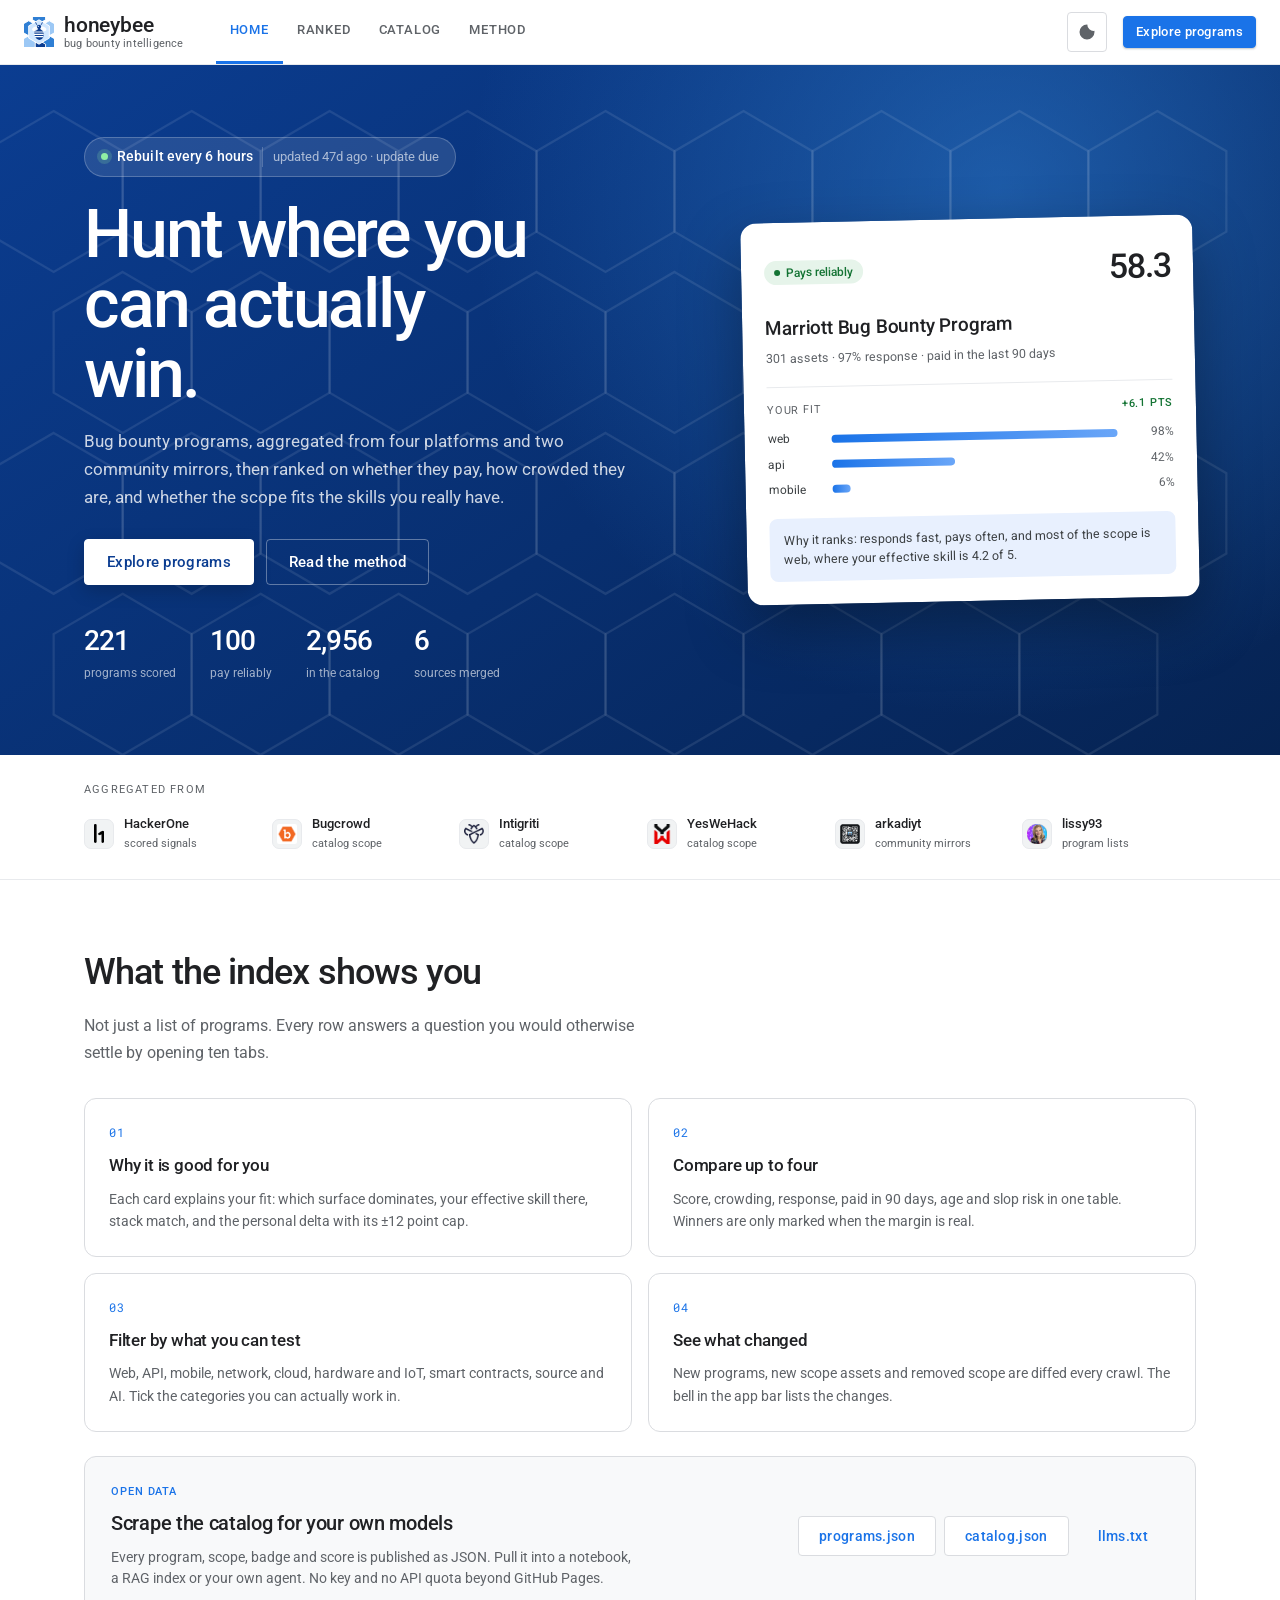
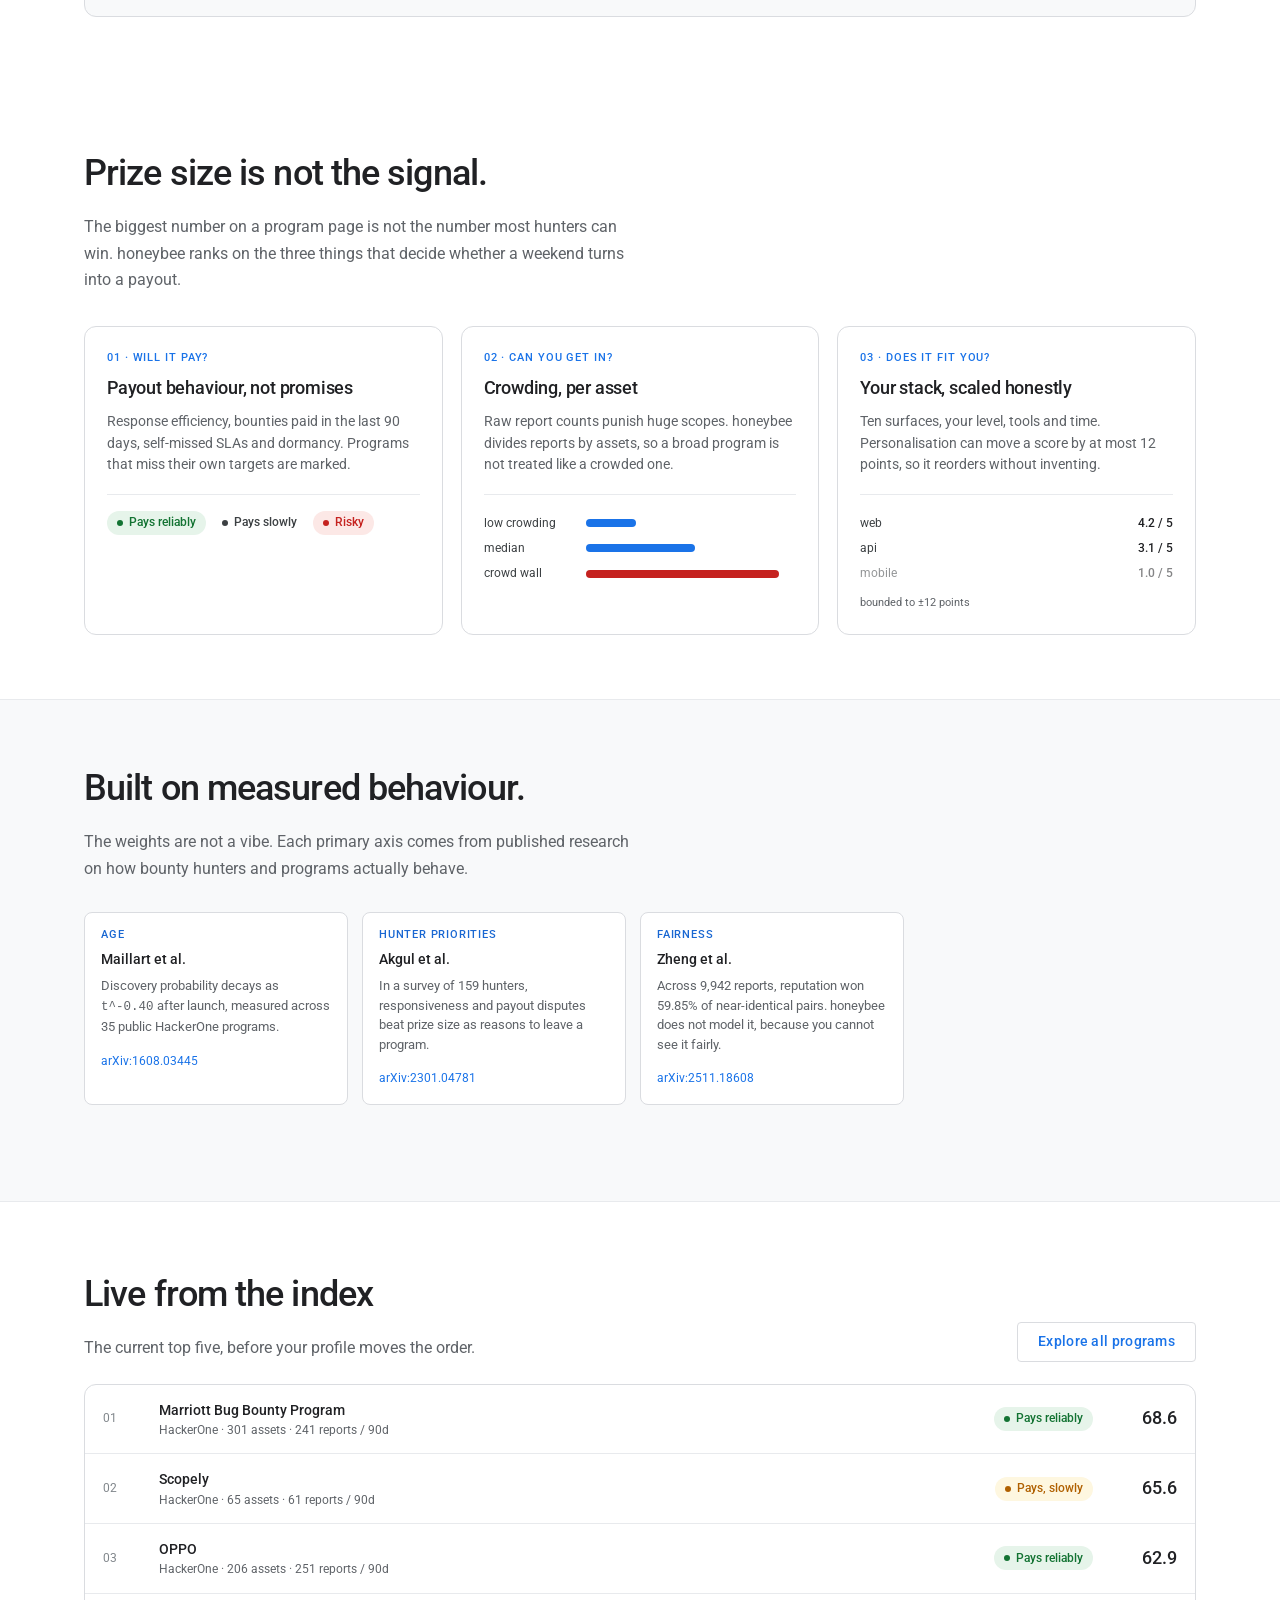
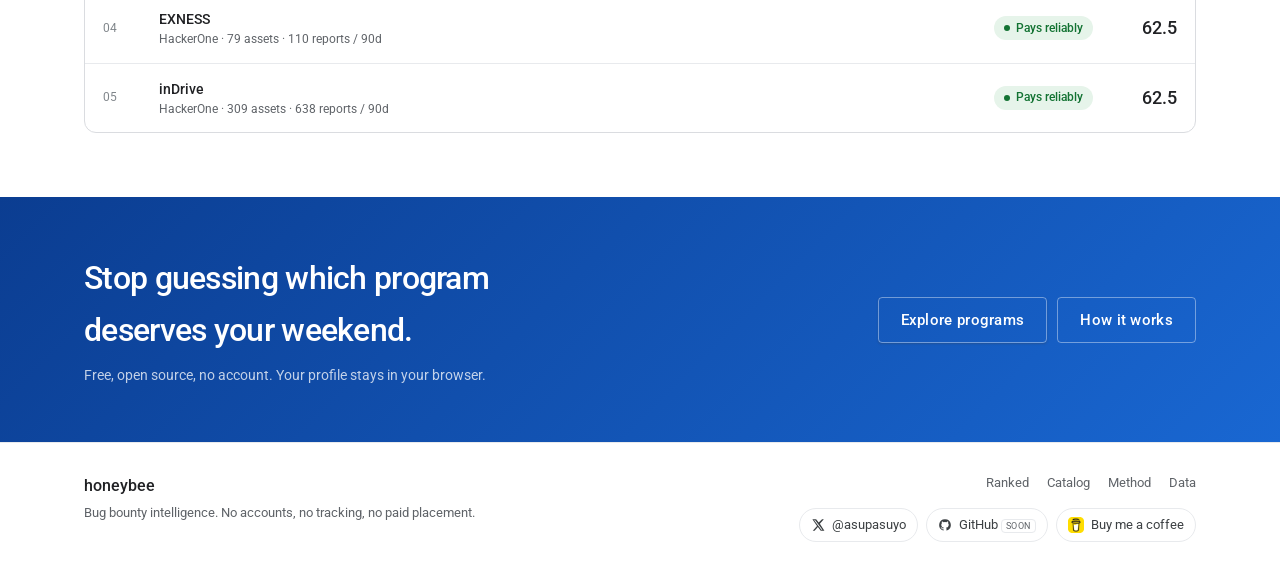
==== commit 6ed3bb83: "Add the change feed, asset filters and open data" ====
--- a/public/index.html
+++ b/public/index.html
@@ -11,7 +11,7 @@
     <link rel="preconnect" href="https://fonts.googleapis.com" />
     <link rel="preconnect" href="https://fonts.gstatic.com" crossorigin />
     <link
-      href="https://fonts.googleapis.com/css2?family=Roboto:wght@300;400;500;700&family=Roboto+Mono:wght@400;500&display=swap"
+      href="https://fonts.googleapis.com/css2?family=Dancing+Script:wght@700&family=Roboto:wght@300;400;500;700&family=Roboto+Mono:wght@400;500&display=swap"
       rel="stylesheet"
     />
     <link rel="stylesheet" href="styles.css" />
@@ -35,99 +35,6 @@
     <!-- ===================== SPLASH ===================== -->
     <div class="splash" id="splash" aria-hidden="true">
       <div class="splash-inner">
-        <svg class="splash-logo" viewBox="0 0 64 64" aria-hidden="true">
-          <g
-            class="hive"
-            stroke="#ffffff"
-            stroke-width="2"
-            stroke-linejoin="round"
-          >
-            <polygon
-              class="hx"
-              style="--i: 0"
-              points="32,6 54,19 54,45 32,58 10,45 10,19"
-              fill="#cfe6ff"
-            />
-            <polygon
-              class="hx"
-              style="--i: 1"
-              points="32,-18 46,-10 46,6 32,14 18,6 18,-10"
-              fill="#2f7fd4"
-            />
-            <polygon
-              class="hx"
-              style="--i: 2"
-              points="54,8 68,16 68,32 54,40 40,32 40,16"
-              fill="#9cc8f5"
-            />
-            <polygon
-              class="hx"
-              style="--i: 3"
-              points="54,40 68,48 68,64 54,72 40,64 40,48"
-              fill="#2f7fd4"
-            />
-            <polygon
-              class="hx"
-              style="--i: 4"
-              points="32,50 46,58 46,74 32,82 18,74 18,58"
-              fill="#0b3d91"
-            />
-            <polygon
-              class="hx"
-              style="--i: 5"
-              points="10,40 24,48 24,64 10,72 -4,64 -4,48"
-              fill="#9cc8f5"
-            />
-            <polygon
-              class="hx"
-              style="--i: 6"
-              points="10,8 24,16 24,32 10,40 -4,32 -4,16"
-              fill="#2f7fd4"
-            />
-          </g>
-          <g class="bee">
-            <ellipse
-              cx="32"
-              cy="36"
-              rx="10"
-              ry="13"
-              fill="#0b3d91"
-              transform="rotate(-12 32 36)"
-            />
-            <path
-              d="M23 32h18M22 37h19M24 42h16"
-              stroke="#ffffff"
-              stroke-width="2.6"
-              stroke-linecap="round"
-            />
-            <ellipse
-              cx="24"
-              cy="25"
-              rx="7"
-              ry="4.4"
-              fill="#ffffff"
-              opacity=".92"
-              transform="rotate(-28 24 25)"
-            />
-            <ellipse
-              cx="41"
-              cy="25"
-              rx="7"
-              ry="4.4"
-              fill="#ffffff"
-              opacity=".92"
-              transform="rotate(28 41 25)"
-            />
-            <circle cx="32" cy="21" r="4.6" fill="#0b3d91" />
-            <circle cx="30.4" cy="20" r="1.1" fill="#ffffff" />
-            <path
-              d="M27 16l-2-4M37 16l2-4"
-              stroke="#0b3d91"
-              stroke-width="1.8"
-              stroke-linecap="round"
-            />
-          </g>
-        </svg>
         <div class="splash-name">honeybee</div>
         <div class="splash-sub">bug bounty intelligence</div>
       </div>
@@ -275,10 +182,11 @@
         </div>
         <div class="wrap hero-inner">
           <div class="hero-copy">
-            <span class="eyebrow">
+            <div class="refresh-badge">
               <span class="pulse" aria-hidden="true"></span>
-              Rebuilt every 6 hours
-            </span>
+              <b>Rebuilt every 6 hours</b>
+              <span id="home-refresh">checking the last crawl</span>
+            </div>
             <h1>Hunt where you can actually win.</h1>
             <p class="hero-sub">
               Bug bounty programs, aggregated from four platforms and two
@@ -343,7 +251,6 @@
                 is web, where your effective skill is 4.2 of 5.
               </div>
             </div>
-            <div class="mock-note">Example match card</div>
           </div>
         </div>
       </section>
@@ -376,6 +283,67 @@
               <img src="logos/lissy93.png" alt="lissy93" />
               <span><b>lissy93</b><small>program lists</small></span>
             </span>
+          </div>
+        </div>
+      </section>
+
+      <section class="wrap section features-section" id="features">
+        <h2 class="section-title">What the index shows you</h2>
+        <p class="section-lede">
+          Not just a list of programs. Every row answers a question you would
+          otherwise settle by opening ten tabs.
+        </p>
+        <div class="feature-grid">
+          <article class="feature">
+            <div class="feature-num">01</div>
+            <h3>Why it is good for you</h3>
+            <p>
+              Each card explains your fit: which surface dominates, your
+              effective skill there, stack match, and the personal delta with
+              its ±12 point cap.
+            </p>
+          </article>
+          <article class="feature">
+            <div class="feature-num">02</div>
+            <h3>Compare up to four</h3>
+            <p>
+              Score, crowding, response, paid in 90 days, age and slop risk in
+              one table. Winners are only marked when the margin is real.
+            </p>
+          </article>
+          <article class="feature">
+            <div class="feature-num">03</div>
+            <h3>Filter by what you can test</h3>
+            <p>
+              Web, API, mobile, network, cloud, hardware and IoT, smart
+              contracts, source and AI. Tick the categories you can actually
+              work in.
+            </p>
+          </article>
+          <article class="feature">
+            <div class="feature-num">04</div>
+            <h3>See what changed</h3>
+            <p>
+              New programs, new scope assets and removed scope are diffed every
+              crawl. The bell in the app bar lists the changes.
+            </p>
+          </article>
+        </div>
+
+        <div class="dataset-band">
+          <div>
+            <div class="dataset-kicker">Open data</div>
+            <h3>Scrape the catalog for your own models</h3>
+            <p>
+              Every program, scope, badge and score is published as JSON. Pull
+              it into a notebook, a RAG index or your own agent. No key and no
+              API quota beyond GitHub Pages.
+            </p>
+          </div>
+          <div class="dataset-links">
+            <a class="btn" href="data/programs.json" download>programs.json</a>
+            <a class="btn" href="data/catalog.json" download>catalog.json</a>
+            <a class="btn ghost" href="llms.txt">llms.txt</a>
           </div>
         </div>
       </section>
@@ -528,19 +496,61 @@
 
     <footer class="site-foot">
       <div class="site-foot-inner">
-        <div>
+        <div class="foot-brand">
           <b>honeybee</b>
           <p>
             Bug bounty intelligence. No accounts, no tracking, no paid
             placement.
           </p>
         </div>
-        <nav>
-          <a href="app.html">Ranked</a>
-          <a href="app.html#catalog">Catalog</a>
-          <a href="method.html">Method</a>
-          <a href="data/programs.json" download>Data</a>
-        </nav>
+        <div class="foot-side">
+          <nav>
+            <a href="app.html">Ranked</a>
+            <a href="app.html#catalog">Catalog</a>
+            <a href="method.html">Method</a>
+            <a href="data/programs.json" download>Data</a>
+          </nav>
+          <div class="foot-social">
+            <a
+              class="social-link"
+              href="https://x.com/asupasuyo"
+              target="_blank"
+              rel="noopener"
+              title="X / Twitter"
+            >
+              <svg class="ic" viewBox="0 0 24 24" aria-hidden="true">
+                <path
+                  d="M18.9 2H22l-6.8 7.8L23 22h-6.3l-4.9-6.4L6.2 22H3l7.3-8.4L2.4 2h6.4l4.4 5.8L18.9 2zm-1.1 18h1.7L7.1 3.8H5.3L17.8 20z"
+                />
+              </svg>
+              <span>@asupasuyo</span>
+            </a>
+            <a
+              class="social-link"
+              href="https://github.com/"
+              target="_blank"
+              rel="noopener"
+              title="GitHub repository, link coming soon"
+            >
+              <svg class="ic" viewBox="0 0 24 24" aria-hidden="true">
+                <path
+                  d="M12 2a10 10 0 0 0-3.16 19.49c.5.09.68-.22.68-.48v-1.7c-2.78.6-3.37-1.34-3.37-1.34-.45-1.16-1.11-1.47-1.11-1.47-.9-.62.07-.61.07-.61 1 .07 1.53 1.03 1.53 1.03.89 1.52 2.34 1.08 2.91.83.09-.65.35-1.09.63-1.34-2.22-.25-4.56-1.11-4.56-4.94 0-1.09.39-1.98 1.03-2.68-.1-.25-.45-1.27.1-2.65 0 0 .84-.27 2.75 1.02a9.6 9.6 0 0 1 5 0c1.91-1.29 2.75-1.02 2.75-1.02.55 1.38.2 2.4.1 2.65.64.7 1.03 1.59 1.03 2.68 0 3.84-2.34 4.68-4.57 4.93.36.31.68.92.68 1.85V21c0 .27.18.58.69.48A10 10 0 0 0 12 2z"
+                />
+              </svg>
+              <span>GitHub <span class="soon">soon</span></span>
+            </a>
+            <a
+              class="social-link bmc"
+              href="https://buymeacoffee.com/onepetaflop"
+              target="_blank"
+              rel="noopener"
+              title="Buy me a coffee"
+            >
+              <img src="logos/bmc.png" alt="" width="16" height="16" />
+              <span>Buy me a coffee</span>
+            </a>
+          </div>
+        </div>
       </div>
     </footer>
 
--- a/public/styles.css
+++ b/public/styles.css
@@ -413,6 +413,43 @@
   color: var(--blue-d);
 }
 
+.surface-filter {
+  display: flex;
+  flex-direction: column;
+  gap: 1px;
+  padding: 2px 0 4px;
+}
+.surface-filter label {
+  display: flex;
+  align-items: center;
+  gap: 8px;
+  padding: 5px 12px;
+  border-radius: 6px;
+  font-size: 13px;
+  color: var(--ink2);
+  cursor: pointer;
+}
+.surface-filter label:hover {
+  background: var(--bg2);
+}
+.surface-filter input[type="checkbox"] {
+  width: 14px;
+  height: 14px;
+  margin: 0;
+  accent-color: var(--blue);
+  flex: 0 0 auto;
+}
+.surface-filter .chip-cnt {
+  margin-left: auto;
+}
+#clear-surfaces {
+  margin: 8px 12px 2px;
+  justify-content: center;
+}
+#clear-surfaces[hidden] {
+  display: none;
+}
+
 .side-nav {
   display: flex;
   flex-direction: column;
@@ -1450,6 +1487,120 @@
   line-height: 1.6;
 }
 
+/* ---------- what's new ---------- */
+
+.news-btn {
+  position: relative;
+}
+.news-dot {
+  position: absolute;
+  top: 8px;
+  right: 9px;
+  width: 7px;
+  height: 7px;
+  border-radius: 50%;
+  background: var(--red-fg);
+  border: 1.5px solid var(--surface);
+}
+.news-card {
+  max-width: 680px;
+}
+.news-sub {
+  font-size: 12.5px;
+  color: var(--muted);
+}
+#news-body {
+  max-height: 62vh;
+  overflow: auto;
+  margin: 4px -8px 0;
+}
+.news-item {
+  display: flex;
+  align-items: center;
+  gap: 12px;
+  padding: 11px 12px;
+  border-radius: 8px;
+  color: inherit;
+  text-decoration: none;
+}
+.news-item:hover {
+  background: var(--bg2);
+  text-decoration: none;
+}
+.news-ico {
+  flex: 0 0 26px;
+  width: 26px;
+  height: 26px;
+  border-radius: 50%;
+  display: grid;
+  place-items: center;
+  font-size: 14px;
+  font-weight: 500;
+}
+.news-ico.green {
+  background: var(--green-bg);
+  color: var(--green-fg);
+}
+.news-ico.amber {
+  background: var(--amber-bg);
+  color: var(--amber-fg);
+}
+.news-ico.blue {
+  background: var(--blue-l);
+  color: var(--blue-d);
+}
+.news-ico.red {
+  background: var(--red-bg);
+  color: var(--red-fg);
+}
+.news-text {
+  min-width: 0;
+  display: flex;
+  flex-direction: column;
+  gap: 2px;
+}
+.news-text b {
+  font-size: 13.5px;
+  font-weight: 500;
+  color: var(--ink);
+  white-space: nowrap;
+  overflow: hidden;
+  text-overflow: ellipsis;
+}
+.news-text small {
+  font-size: 12px;
+  color: var(--muted);
+  white-space: nowrap;
+  overflow: hidden;
+  text-overflow: ellipsis;
+}
+.news-time {
+  margin-left: auto;
+  font-size: 11.5px;
+  color: var(--muted);
+  white-space: nowrap;
+}
+.news-empty {
+  padding: 16px 12px 22px;
+}
+.news-empty h3 {
+  margin: 0 0 8px;
+  font-size: 16px;
+  font-weight: 500;
+  color: var(--ink);
+}
+.news-empty p {
+  margin: 0 0 10px;
+  font-size: 13px;
+  line-height: 1.6;
+  color: var(--muted);
+}
+.news-empty .hint {
+  border-left: 2px solid var(--border);
+  padding-left: 10px;
+  font-size: 12px;
+}
+
 /* ---------- match card ---------- */
 
 body.modal-open {
@@ -1767,20 +1918,20 @@
   position: fixed;
   inset: 0;
   z-index: 300;
-  background: #0b3d91;
+  background: #051733;
   background-image: radial-gradient(
-      circle at 50% 45%,
-      rgba(47, 127, 212, 0.55),
-      transparent 55%
+      circle at 50% 42%,
+      rgba(23, 86, 178, 0.32),
+      transparent 58%
     ),
     repeating-linear-gradient(
       60deg,
-      rgba(255, 255, 255, 0.035) 0 2px,
+      rgba(255, 255, 255, 0.03) 0 2px,
       transparent 2px 90px
     ),
     repeating-linear-gradient(
       -60deg,
-      rgba(255, 255, 255, 0.035) 0 2px,
+      rgba(255, 255, 255, 0.03) 0 2px,
       transparent 2px 90px
     );
   display: grid;
@@ -1802,72 +1953,31 @@
   }
 }
 .splash {
-  animation: splashOut 0.9s ease 5s forwards;
+  animation: splashOut 0.9s ease 3s forwards;
 }
 .splash-inner {
   text-align: center;
   padding: 24px;
 }
-.splash-logo {
-  width: 110px;
-  height: 110px;
-  display: block;
-  margin: 0 auto 24px;
-  overflow: visible;
-}
-
-/* Honeycomb: cells pop in outward from the centre, then the bee lands. */
-.hx {
-  transform-box: fill-box;
-  transform-origin: center;
+
+.splash-name {
+  font-family: "Dancing Script", "Segoe Script", cursive;
+  font-size: clamp(72px, 14vw, 148px);
+  font-weight: 700;
+  letter-spacing: 0;
+  line-height: 1.02;
   opacity: 0;
-  animation: hexIn 0.55s cubic-bezier(0.2, 0.9, 0.25, 1.2) forwards;
-  animation-delay: calc(0.12s + var(--i) * 0.09s);
-}
-@keyframes hexIn {
-  from {
-    opacity: 0;
-    transform: scale(0.4);
-  }
-  to {
-    opacity: 1;
-    transform: scale(1);
-  }
-}
-.bee {
-  transform-box: fill-box;
-  transform-origin: center;
+  animation: riseIn 0.7s ease 0.35s forwards;
+}
+.splash-sub {
+  margin-top: 2px;
+  font-size: clamp(14px, 1.8vw, 19px);
+  font-weight: 300;
+  letter-spacing: 2.6px;
+  text-transform: none;
+  color: rgba(255, 255, 255, 0.66);
   opacity: 0;
-  animation: beeIn 0.7s cubic-bezier(0.2, 0.9, 0.25, 1.2) 1.05s forwards;
-}
-@keyframes beeIn {
-  from {
-    opacity: 0;
-    transform: scale(0.5) rotate(-8deg);
-  }
-  to {
-    opacity: 1;
-    transform: scale(1) rotate(0deg);
-  }
-}
-
-.splash-name {
-  font-size: clamp(48px, 9vw, 96px);
-  font-weight: 500;
-  letter-spacing: -2px;
-  line-height: 1;
-  opacity: 0;
-  animation: riseIn 0.7s ease 1.45s forwards;
-}
-.splash-sub {
-  margin-top: 10px;
-  font-size: clamp(14px, 2vw, 20px);
-  font-weight: 400;
-  letter-spacing: 3px;
-  text-transform: uppercase;
-  color: rgba(255, 255, 255, 0.82);
-  opacity: 0;
-  animation: riseIn 0.7s ease 1.7s forwards;
+  animation: riseIn 0.7s ease 0.6s forwards;
 }
 @keyframes riseIn {
   from {
@@ -1889,14 +1999,12 @@
   font-size: 11px;
   letter-spacing: 1.4px;
   text-transform: uppercase;
-  color: rgba(255, 255, 255, 0.45);
+  color: rgba(255, 255, 255, 0.4);
   opacity: 0;
-  animation: riseIn 0.6s ease 2.4s forwards;
+  animation: riseIn 0.6s ease 1.1s forwards;
 }
 
 @media (prefers-reduced-motion: reduce) {
-  .hx,
-  .bee,
   .splash-name,
   .splash-sub,
   .splash-skip {
@@ -2173,7 +2281,7 @@
   font-weight: 500;
 }
 .trustbar span::before {
-  content: "✓";
+  content: "âœ“";
   margin-right: 6px;
   font-weight: 700;
 }
@@ -2952,6 +3060,31 @@
   box-shadow: 0 0 0 4px rgba(143, 240, 164, 0.18);
 }
 
+.refresh-badge {
+  display: inline-flex;
+  align-items: center;
+  flex-wrap: wrap;
+  gap: 9px;
+  font-size: 13.5px;
+  color: rgba(255, 255, 255, 0.72);
+  background: rgba(255, 255, 255, 0.11);
+  border: 1px solid rgba(255, 255, 255, 0.22);
+  border-radius: 999px;
+  padding: 8px 16px;
+}
+.refresh-badge b {
+  color: #fff;
+  font-weight: 500;
+  letter-spacing: 0.1px;
+}
+.refresh-badge #home-refresh {
+  padding-left: 10px;
+  border-left: 1px solid rgba(255, 255, 255, 0.22);
+  font-size: 12.5px;
+  color: rgba(255, 255, 255, 0.62);
+  font-variant-numeric: tabular-nums;
+}
+
 .home-hero h1 {
   margin: 22px 0 18px;
   font-size: clamp(42px, 5.6vw, 68px);
@@ -3263,6 +3396,96 @@
   color: var(--muted);
 }
 
+/* ---------- home: what the index shows ---------- */
+
+.feature-grid {
+  display: grid;
+  grid-template-columns: repeat(2, minmax(0, 1fr));
+  gap: 16px;
+  margin-top: 32px;
+}
+
+.feature {
+  background: var(--surface);
+  border: 1px solid var(--border);
+  border-radius: 12px;
+  padding: 24px;
+}
+
+.feature-num {
+  font-family: "Roboto Mono", monospace;
+  font-size: 12px;
+  letter-spacing: 1.2px;
+  color: var(--blue);
+}
+
+.feature h3 {
+  margin: 10px 0 8px;
+  font-size: 17px;
+  font-weight: 500;
+  letter-spacing: -0.2px;
+  color: var(--ink);
+}
+
+.feature p {
+  margin: 0;
+  font-size: 13.5px;
+  line-height: 1.65;
+  color: var(--muted);
+}
+
+.dataset-band {
+  margin-top: 24px;
+  display: flex;
+  align-items: center;
+  justify-content: space-between;
+  gap: 28px;
+  flex-wrap: wrap;
+  background: var(--bg2);
+  border: 1px solid var(--border);
+  border-radius: 12px;
+  padding: 26px;
+}
+
+.dataset-kicker {
+  font-size: 11px;
+  font-weight: 500;
+  letter-spacing: 0.9px;
+  text-transform: uppercase;
+  color: var(--blue);
+}
+
+.dataset-band h3 {
+  margin: 6px 0 8px;
+  font-size: 20px;
+  font-weight: 500;
+  letter-spacing: -0.3px;
+  color: var(--ink);
+}
+
+.dataset-band p {
+  margin: 0;
+  max-width: 66ch;
+  font-size: 13.5px;
+  line-height: 1.6;
+  color: var(--muted);
+}
+
+.dataset-links {
+  display: flex;
+  flex-wrap: wrap;
+  gap: 8px;
+}
+
+@media (max-width: 720px) {
+  .feature-grid {
+    grid-template-columns: 1fr;
+  }
+  .dataset-band {
+    padding: 20px;
+  }
+}
+
 .solve-ui {
   margin-top: 18px;
   padding-top: 16px;
@@ -3536,6 +3759,68 @@
   color: var(--blue);
 }
 
+.foot-side {
+  display: flex;
+  flex-direction: column;
+  align-items: flex-end;
+  gap: 14px;
+}
+
+.foot-social {
+  display: flex;
+  flex-wrap: wrap;
+  gap: 8px;
+}
+
+.social-link {
+  display: inline-flex;
+  align-items: center;
+  gap: 7px;
+  padding: 6px 11px;
+  border: 1px solid var(--border-l);
+  border-radius: 999px;
+  background: var(--surface);
+  font-size: 12.5px;
+  color: var(--ink2);
+  text-decoration: none;
+}
+
+.social-link:hover {
+  border-color: var(--blue);
+  color: var(--blue);
+  text-decoration: none;
+}
+
+.social-link .ic {
+  width: 14px;
+  height: 14px;
+  fill: currentColor;
+  flex: 0 0 auto;
+}
+
+.social-link.bmc img {
+  width: 16px;
+  height: 16px;
+  border-radius: 3px;
+  display: block;
+}
+
+.soon {
+  font-size: 9px;
+  letter-spacing: 0.6px;
+  text-transform: uppercase;
+  color: var(--muted);
+  border: 1px solid var(--border-l);
+  border-radius: 4px;
+  padding: 1px 4px;
+}
+
+@media (max-width: 640px) {
+  .foot-side {
+    align-items: flex-start;
+  }
+}
+
 /* ==========================================================================
    home + page responsive
    ========================================================================== */
@@ -3652,3 +3937,87 @@
     flex-shrink: 0;
   }
 }
+
+@media (max-width: 700px) {
+  .appbar-inner {
+    height: auto;
+    min-height: 56px;
+    flex-wrap: wrap;
+    padding: 8px 12px;
+    row-gap: 6px;
+  }
+
+  .brand-text {
+    display: none;
+  }
+
+  .appnav {
+    order: 3;
+    flex: 1 0 100%;
+    margin-left: 0;
+    overflow-x: auto;
+    height: 40px;
+  }
+
+  .appnav-link {
+    height: 40px;
+  }
+
+  .appbar-search {
+    order: 2;
+    flex: 1 1 auto;
+    min-width: 0;
+    max-width: none;
+    margin: 0;
+  }
+
+  .appbar-search input {
+    min-width: 0;
+  }
+
+  .btn-text {
+    display: none;
+  }
+
+  .home-explore {
+    display: none;
+  }
+
+  .appbar-meta,
+  #profile-pill {
+    display: none;
+  }
+
+  .theme-toggle,
+  .news-btn {
+    flex: 0 0 auto;
+  }
+
+  .doc {
+    padding-left: 16px;
+    padding-right: 16px;
+  }
+
+  .surface-filter {
+    flex-direction: row;
+    flex-wrap: wrap;
+    gap: 6px;
+    max-width: 360px;
+    padding-top: 4px;
+  }
+
+  .surface-filter label {
+    border: 1px solid var(--border);
+    border-radius: 16px;
+    padding: 5px 10px;
+    font-size: 12px;
+  }
+
+  .surface-filter .chip-cnt {
+    display: none;
+  }
+
+  #clear-surfaces {
+    margin: 4px 0 0;
+  }
+}
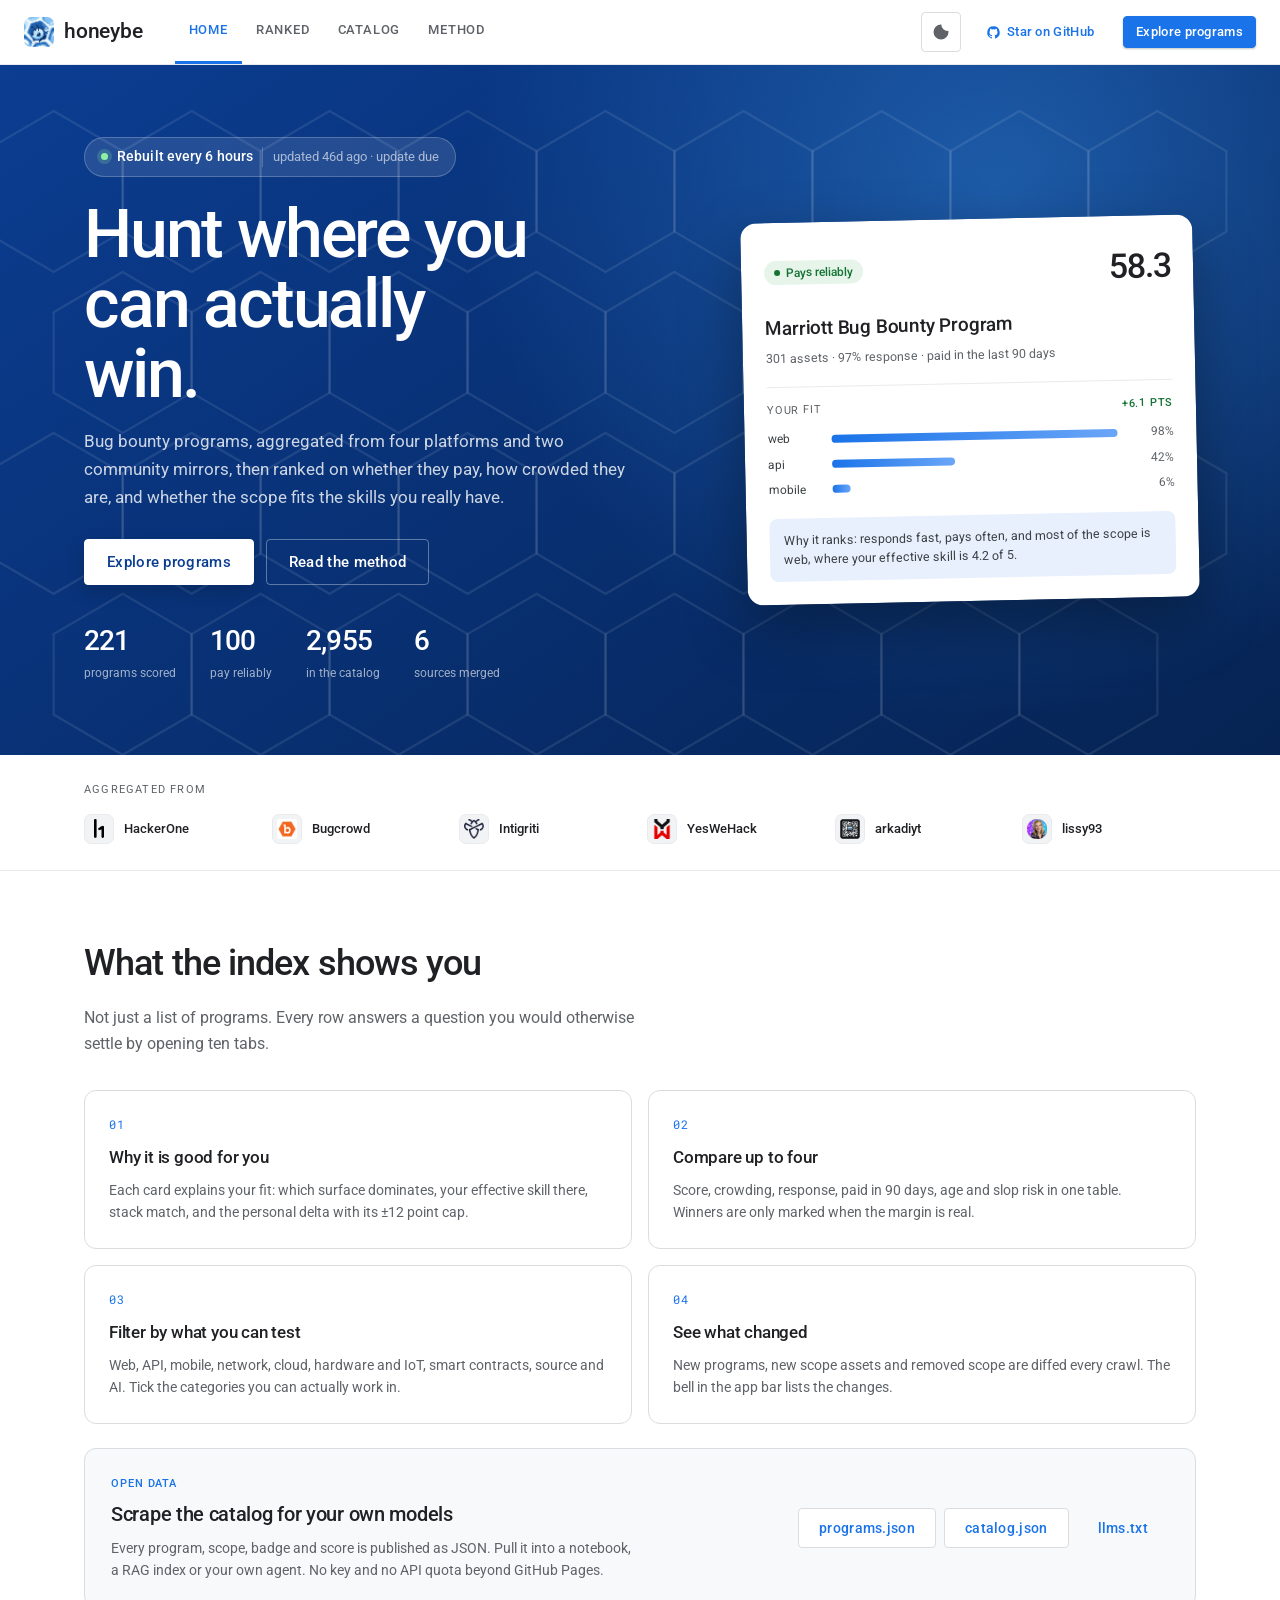
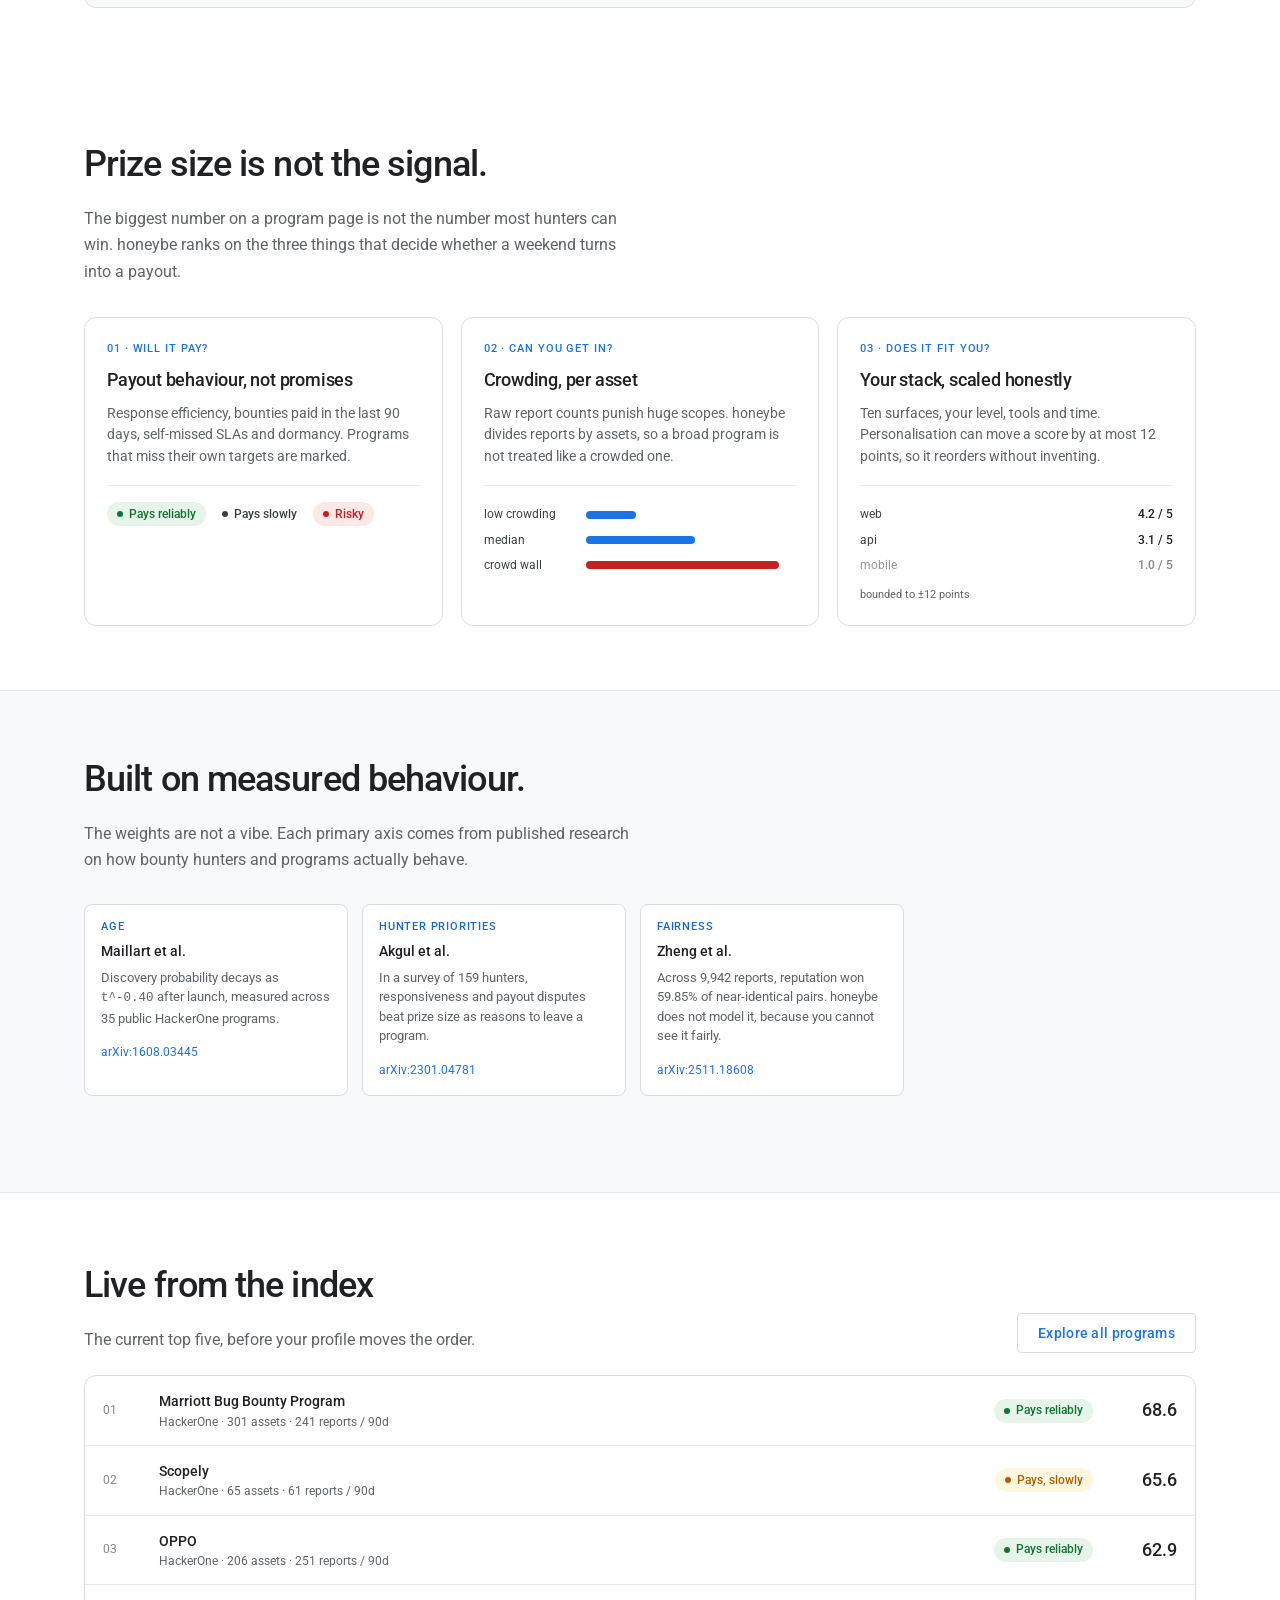
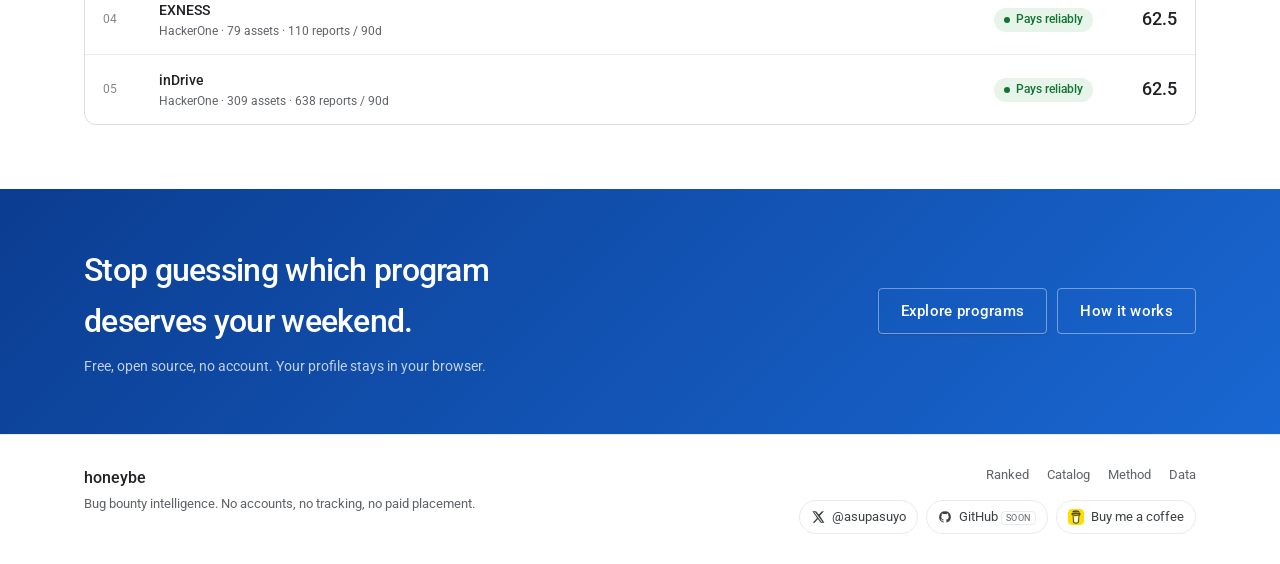
==== commit a250293d: "Rename to honeybe, add the logo and GitHub button" ====
--- a/public/index.html
+++ b/public/index.html
@@ -3,10 +3,10 @@
   <head>
     <meta charset="utf-8" />
     <meta name="viewport" content="width=device-width, initial-scale=1" />
-    <title>honeybee - bug bounty intelligence</title>
+    <title>honeybe - bug bounty intelligence</title>
     <meta
       name="description"
-      content="honeybee aggregates bug bounty programs from HackerOne, Bugcrowd, Intigriti and YesWeHack, then ranks them on payout reliability, crowding and your own stack."
+      content="honeybe aggregates bug bounty programs from HackerOne, Bugcrowd, Intigriti and YesWeHack, then ranks them on payout reliability, crowding and your own stack."
     />
     <link rel="preconnect" href="https://fonts.googleapis.com" />
     <link rel="preconnect" href="https://fonts.gstatic.com" crossorigin />
@@ -15,7 +15,7 @@
       rel="stylesheet"
     />
     <link rel="stylesheet" href="styles.css" />
-    <link rel="icon" type="image/svg+xml" href="logo.svg" />
+    <link rel="icon" type="image/png" href="logo.png" />
     <script>
       (function () {
         try {
@@ -32,22 +32,12 @@
     </script>
   </head>
   <body class="page-home">
-    <!-- ===================== SPLASH ===================== -->
-    <div class="splash" id="splash" aria-hidden="true">
-      <div class="splash-inner">
-        <div class="splash-name">honeybee</div>
-        <div class="splash-sub">bug bounty intelligence</div>
-      </div>
-      <div class="splash-skip">click anywhere to skip</div>
-    </div>
-
     <header class="appbar home-bar">
       <div class="appbar-inner">
         <a class="brand" href="index.html">
-          <img class="brand-mark" src="logo.svg" alt="honeybee" />
+          <img class="brand-mark" src="logo.png" alt="honeybe" />
           <span class="brand-text">
-            <span class="brand-name">honeybee</span>
-            <span class="brand-sub">bug bounty intelligence</span>
+            <span class="brand-name">honeybe</span>
           </span>
         </a>
 
@@ -81,6 +71,20 @@
             />
           </svg>
         </button>
+        <a
+          class="btn ghost sm star-btn"
+          href="https://github.com/"
+          target="_blank"
+          rel="noopener"
+          title="Star honeybe on GitHub"
+        >
+          <svg class="ic" viewBox="0 0 24 24" aria-hidden="true">
+            <path
+              d="M12 2a10 10 0 0 0-3.16 19.49c.5.09.68-.22.68-.48v-1.7c-2.78.6-3.37-1.34-3.37-1.34-.45-1.16-1.11-1.47-1.11-1.47-.9-.62.07-.61.07-.61 1 .07 1.53 1.03 1.53 1.03.89 1.52 2.34 1.08 2.91.83.09-.65.35-1.09.63-1.34-2.22-.25-4.56-1.11-4.56-4.94 0-1.09.39-1.98 1.03-2.68-.1-.25-.45-1.27.1-2.65 0 0 .84-.27 2.75 1.02a9.6 9.6 0 0 1 5 0c1.91-1.29 2.75-1.02 2.75-1.02.55 1.38.2 2.4.1 2.65.64.7 1.03 1.59 1.03 2.68 0 3.84-2.34 4.68-4.57 4.93.36.31.68.92.68 1.85V21c0 .27.18.58.69.48A10 10 0 0 0 12 2z"
+            />
+          </svg>
+          <span class="star-label">Star on GitHub</span>
+        </a>
         <a class="btn primary sm home-explore" href="app.html"
           >Explore programs</a
         >
@@ -261,27 +265,27 @@
           <div class="source-row">
             <span class="source">
               <img src="logos/hackerone.png" alt="HackerOne" />
-              <span><b>HackerOne</b><small>scored signals</small></span>
+              <b>HackerOne</b>
             </span>
             <span class="source">
               <img src="logos/bugcrowd.png" alt="Bugcrowd" />
-              <span><b>Bugcrowd</b><small>catalog scope</small></span>
+              <b>Bugcrowd</b>
             </span>
             <span class="source">
               <img src="logos/intigriti.png" alt="Intigriti" />
-              <span><b>Intigriti</b><small>catalog scope</small></span>
+              <b>Intigriti</b>
             </span>
             <span class="source">
               <img src="logos/yeswehack.png" alt="YesWeHack" />
-              <span><b>YesWeHack</b><small>catalog scope</small></span>
+              <b>YesWeHack</b>
             </span>
             <span class="source">
               <img src="logos/arkadiyt.png" alt="arkadiyt" />
-              <span><b>arkadiyt</b><small>community mirrors</small></span>
+              <b>arkadiyt</b>
             </span>
             <span class="source">
               <img src="logos/lissy93.png" alt="lissy93" />
-              <span><b>lissy93</b><small>program lists</small></span>
+              <b>lissy93</b>
             </span>
           </div>
         </div>
@@ -352,7 +356,7 @@
         <h2 class="section-title">Prize size is not the signal.</h2>
         <p class="section-lede">
           The biggest number on a program page is not the number most hunters
-          can win. honeybee ranks on the three things that decide whether a
+          can win. honeybe ranks on the three things that decide whether a
           weekend turns into a payout.
         </p>
         <div class="solve-grid">
@@ -378,7 +382,7 @@
             <div class="solve-kicker">02 · Can you get in?</div>
             <h3>Crowding, per asset</h3>
             <p>
-              Raw report counts punish huge scopes. honeybee divides reports by
+              Raw report counts punish huge scopes. honeybe divides reports by
               assets, so a broad program is not treated like a crowded one.
             </p>
             <div class="solve-ui bars-ui">
@@ -447,7 +451,7 @@
               <h4>Zheng et al.</h4>
               <p>
                 Across 9,942 reports, reputation won 59.85% of near-identical
-                pairs. honeybee does not model it, because you cannot see it
+                pairs. honeybe does not model it, because you cannot see it
                 fairly.
               </p>
               <a
@@ -497,7 +501,7 @@
     <footer class="site-foot">
       <div class="site-foot-inner">
         <div class="foot-brand">
-          <b>honeybee</b>
+          <b>honeybe</b>
           <p>
             Bug bounty intelligence. No accounts, no tracking, no paid
             placement.
@@ -555,7 +559,6 @@
     </footer>
 
     <script src="theme.js"></script>
-    <script src="splash.js"></script>
     <script src="home.js"></script>
   </body>
 </html>
--- a/public/styles.css
+++ b/public/styles.css
@@ -115,6 +115,7 @@
   width: 30px;
   height: 30px;
   flex-shrink: 0;
+  border-radius: 7px;
 }
 .brand-text {
   display: flex;
@@ -126,11 +127,6 @@
   font-weight: 500;
   color: var(--ink);
   letter-spacing: -0.2px;
-}
-.brand-sub {
-  font-size: 11px;
-  color: var(--muted);
-  letter-spacing: 0.2px;
 }
 
 .appnav {
@@ -226,16 +222,6 @@
   margin-left: 8px;
 }
 
-.profile-pill {
-  font-size: 11px;
-  font-weight: 500;
-  color: var(--blue-d);
-  background: var(--blue-l);
-  border-radius: 999px;
-  padding: 3px 10px;
-  white-space: nowrap;
-}
-
 .btn-text {
   appearance: none;
   background: none;
@@ -1252,6 +1238,22 @@
 .btn.full {
   width: 100%;
 }
+.star-btn {
+  display: inline-flex;
+  align-items: center;
+  gap: 6px;
+}
+.star-btn .ic {
+  width: 15px;
+  height: 15px;
+  fill: currentColor;
+}
+.star-icon .ic {
+  fill: currentColor;
+}
+.star-icon:hover .ic {
+  fill: var(--blue);
+}
 .btn:disabled {
   opacity: 0.5;
   cursor: not-allowed;
@@ -1911,112 +1913,6 @@
 }
 
 /* ==========================================================================
-  splash
-  ========================================================================== */
-
-.splash {
-  position: fixed;
-  inset: 0;
-  z-index: 300;
-  background: #051733;
-  background-image: radial-gradient(
-      circle at 50% 42%,
-      rgba(23, 86, 178, 0.32),
-      transparent 58%
-    ),
-    repeating-linear-gradient(
-      60deg,
-      rgba(255, 255, 255, 0.03) 0 2px,
-      transparent 2px 90px
-    ),
-    repeating-linear-gradient(
-      -60deg,
-      rgba(255, 255, 255, 0.03) 0 2px,
-      transparent 2px 90px
-    );
-  display: grid;
-  place-items: center;
-  color: #fff;
-  opacity: 1;
-  transition: opacity 0.9s ease;
-  cursor: pointer;
-}
-.splash.hide {
-  opacity: 0;
-  pointer-events: none;
-}
-/* CSS fallback: never trap the page behind the splash if JS fails. */
-@keyframes splashOut {
-  to {
-    opacity: 0;
-    visibility: hidden;
-  }
-}
-.splash {
-  animation: splashOut 0.9s ease 3s forwards;
-}
-.splash-inner {
-  text-align: center;
-  padding: 24px;
-}
-
-.splash-name {
-  font-family: "Dancing Script", "Segoe Script", cursive;
-  font-size: clamp(72px, 14vw, 148px);
-  font-weight: 700;
-  letter-spacing: 0;
-  line-height: 1.02;
-  opacity: 0;
-  animation: riseIn 0.7s ease 0.35s forwards;
-}
-.splash-sub {
-  margin-top: 2px;
-  font-size: clamp(14px, 1.8vw, 19px);
-  font-weight: 300;
-  letter-spacing: 2.6px;
-  text-transform: none;
-  color: rgba(255, 255, 255, 0.66);
-  opacity: 0;
-  animation: riseIn 0.7s ease 0.6s forwards;
-}
-@keyframes riseIn {
-  from {
-    opacity: 0;
-    transform: translateY(10px);
-  }
-  to {
-    opacity: 1;
-    transform: translateY(0);
-  }
-}
-
-.splash-skip {
-  position: absolute;
-  bottom: 28px;
-  left: 0;
-  right: 0;
-  text-align: center;
-  font-size: 11px;
-  letter-spacing: 1.4px;
-  text-transform: uppercase;
-  color: rgba(255, 255, 255, 0.4);
-  opacity: 0;
-  animation: riseIn 0.6s ease 1.1s forwards;
-}
-
-@media (prefers-reduced-motion: reduce) {
-  .splash-name,
-  .splash-sub,
-  .splash-skip {
-    animation: none;
-    opacity: 1;
-  }
-  .splash {
-    animation: splashOut 0.4s ease 1.2s forwards;
-  }
-}
-
-/* ==========================================================================
   catalog
   ========================================================================== */
 
@@ -2484,6 +2380,11 @@
   width: 40px;
   height: 40px;
 }
+.onboard-bee img {
+  width: 44px;
+  height: 44px;
+  border-radius: 10px;
+}
 #onboard h2 {
   text-align: center;
   font-size: 24px;
@@ -2699,7 +2600,6 @@
 }
 
 @media (max-width: 1000px) {
-  .brand-sub,
   .avatar,
   .appbar-search kbd {
     display: none;
@@ -2726,9 +2626,6 @@
   .appbar-inner {
     padding: 0 12px;
     gap: 4px;
-  }
-  .brand-sub {
-    display: none;
   }
   .appnav {
     margin-left: 8px;
@@ -3327,15 +3224,6 @@
   text-overflow: ellipsis;
 }
 
-.source small {
-  display: block;
-  font-size: 11px;
-  color: var(--muted);
-  white-space: nowrap;
-  overflow: hidden;
-  text-overflow: ellipsis;
-}
-
 .section {
   padding-top: 64px;
   padding-bottom: 64px;
@@ -3872,6 +3760,14 @@
     display: none;
   }
 
+  .star-btn {
+    padding: 0 9px;
+  }
+
+  .star-btn .star-label {
+    display: none;
+  }
+
   .preview-row {
     grid-template-columns: 30px minmax(0, 1fr) 58px;
   }
@@ -3896,10 +3792,6 @@
 }
 
 @media (max-width: 760px) {
-  .brand-sub {
-    display: none;
-  }
-
   .appbar-inner {
     padding: 0 12px;
     gap: 6px;
@@ -3983,8 +3875,15 @@
     display: none;
   }
 
-  .appbar-meta,
-  #profile-pill {
+  .star-btn {
+    padding: 0 9px;
+  }
+
+  .star-btn .star-label {
+    display: none;
+  }
+
+  .appbar-meta {
     display: none;
   }
 
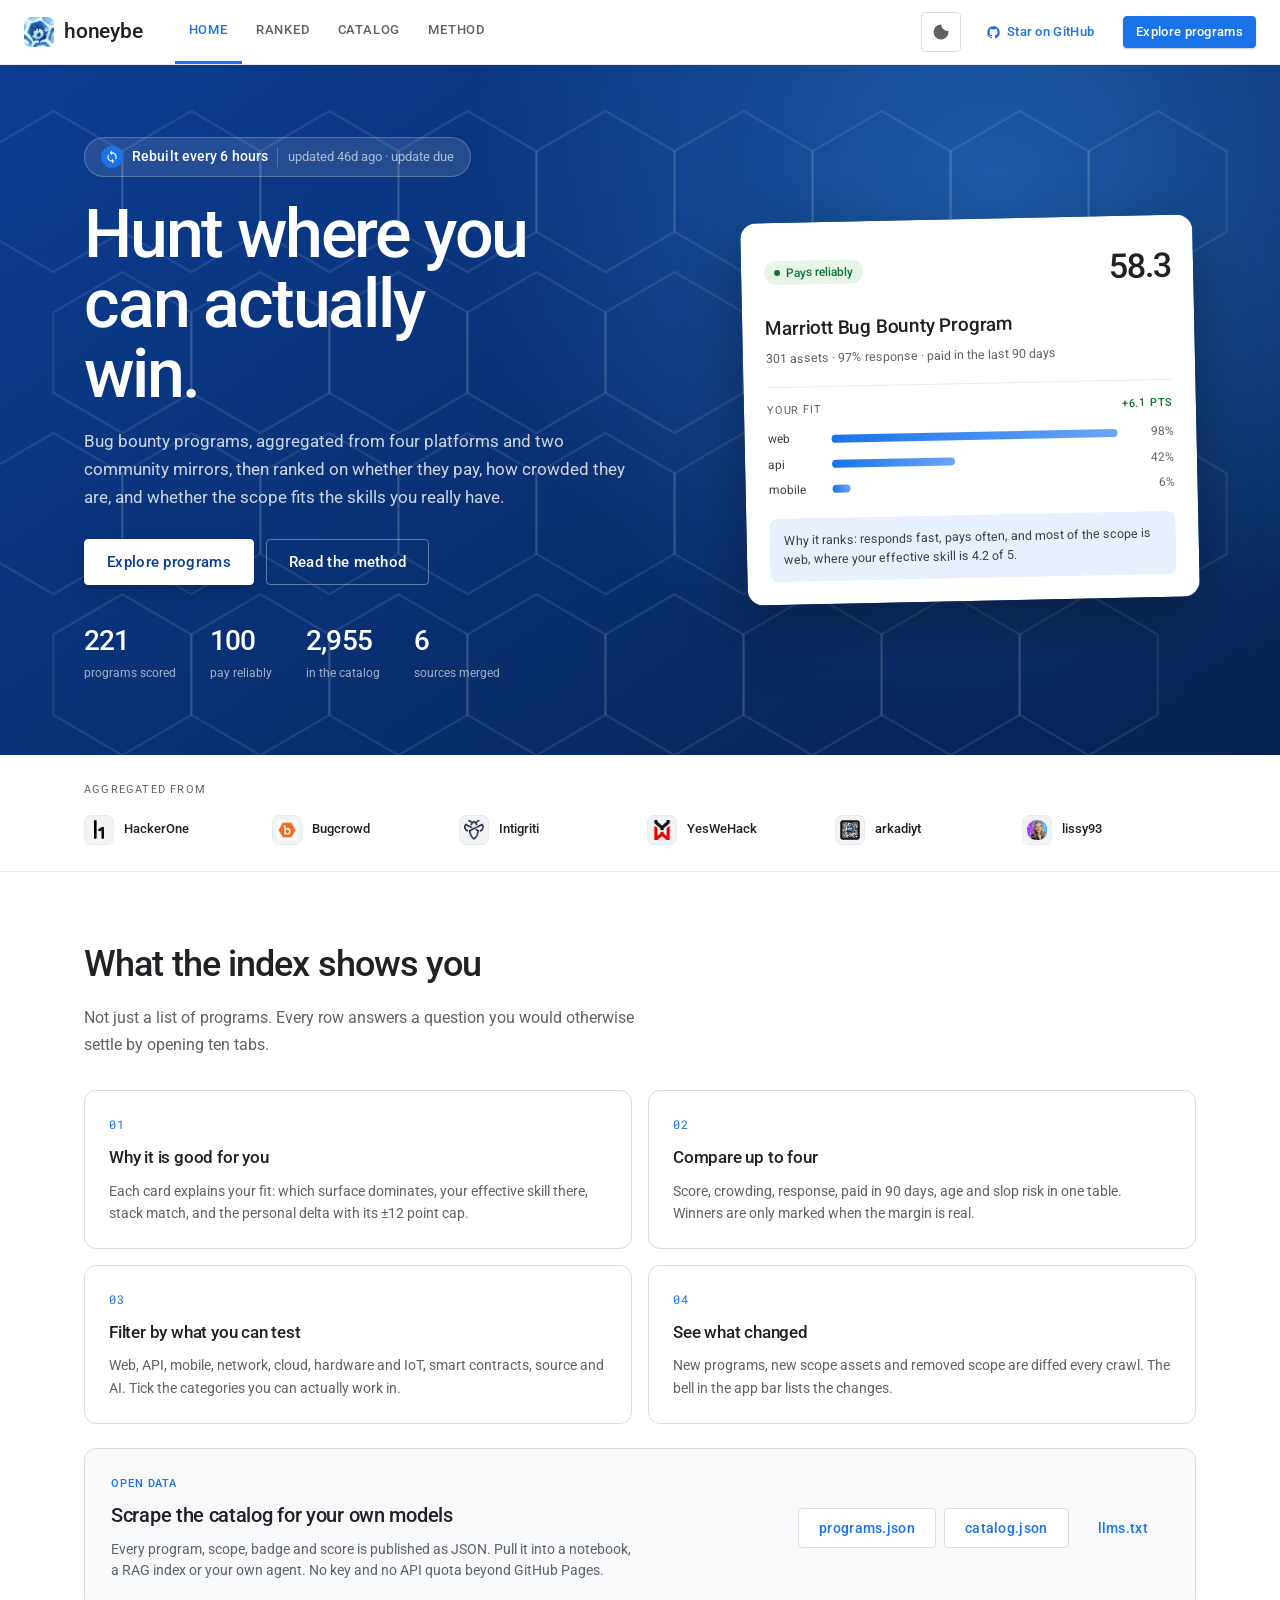
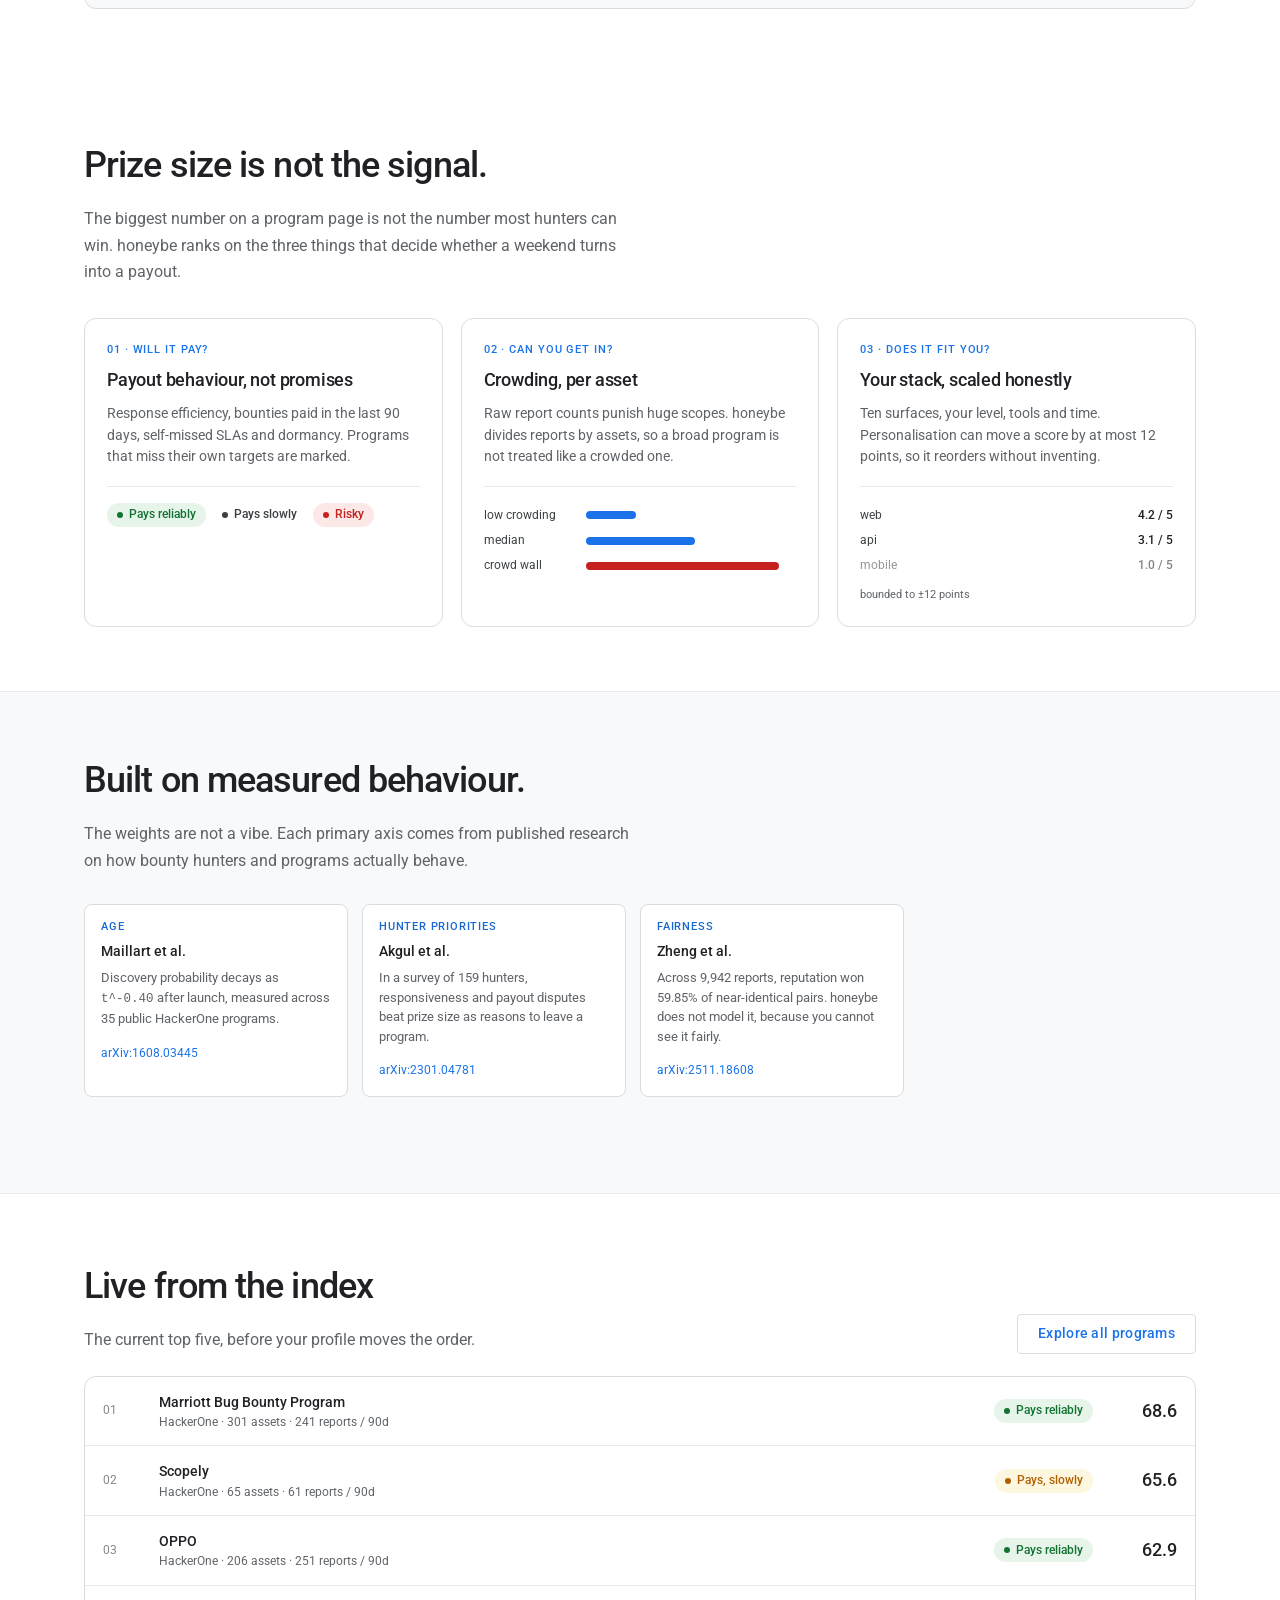
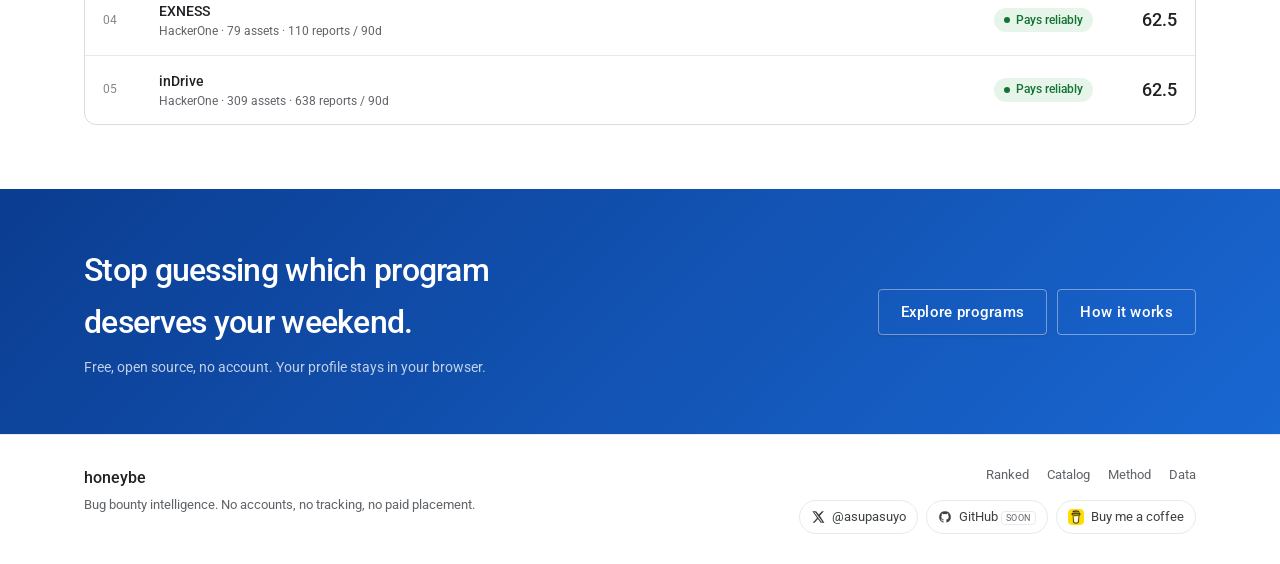
==== commit 453415ed: "Polish the app bar, GitHub links and method page" ====
--- a/public/index.html
+++ b/public/index.html
@@ -73,7 +73,7 @@
         </button>
         <a
           class="btn ghost sm star-btn"
-          href="https://github.com/"
+          href="https://github.com/asucodes/honeybe"
           target="_blank"
           rel="noopener"
           title="Star honeybe on GitHub"
@@ -187,7 +187,13 @@
         <div class="wrap hero-inner">
           <div class="hero-copy">
             <div class="refresh-badge">
-              <span class="pulse" aria-hidden="true"></span>
+              <span class="refresh-ic" aria-hidden="true">
+                <svg viewBox="0 0 24 24">
+                  <path
+                    d="M12 4V1L8 5l4 4V6c3.31 0 6 2.69 6 6 0 1.01-.25 1.97-.7 2.8l1.46 1.46A7.93 7.93 0 0 0 20 12c0-4.42-3.58-8-8-8zm0 14c-3.31 0-6-2.69-6-6 0-1.01.25-1.97.7-2.8L5.24 7.74A7.93 7.93 0 0 0 4 12c0 4.42 3.58 8 8 8v3l4-4-4-4v3z"
+                  />
+                </svg>
+              </span>
               <b>Rebuilt every 6 hours</b>
               <span id="home-refresh">checking the last crawl</span>
             </div>
@@ -531,10 +537,10 @@
             </a>
             <a
               class="social-link"
-              href="https://github.com/"
+              href="https://github.com/asucodes/honeybe"
               target="_blank"
               rel="noopener"
-              title="GitHub repository, link coming soon"
+              title="GitHub repository"
             >
               <svg class="ic" viewBox="0 0 24 24" aria-hidden="true">
                 <path
--- a/public/styles.css
+++ b/public/styles.css
@@ -2177,7 +2177,7 @@
   font-weight: 500;
 }
 .trustbar span::before {
-  content: "âœ“";
+  content: "\2713";
   margin-right: 6px;
   font-weight: 700;
 }
@@ -2949,12 +2949,19 @@
   padding: 6px 14px;
 }
 
-.pulse {
-  width: 7px;
-  height: 7px;
+.refresh-ic {
+  width: 22px;
+  height: 22px;
   border-radius: 50%;
-  background: #8ff0a4;
-  box-shadow: 0 0 0 4px rgba(143, 240, 164, 0.18);
+  background: #1a73e8;
+  display: grid;
+  place-items: center;
+  flex: 0 0 auto;
+}
+.refresh-ic svg {
+  width: 14px;
+  height: 14px;
+  fill: #ffffff;
 }
 
 .refresh-badge {
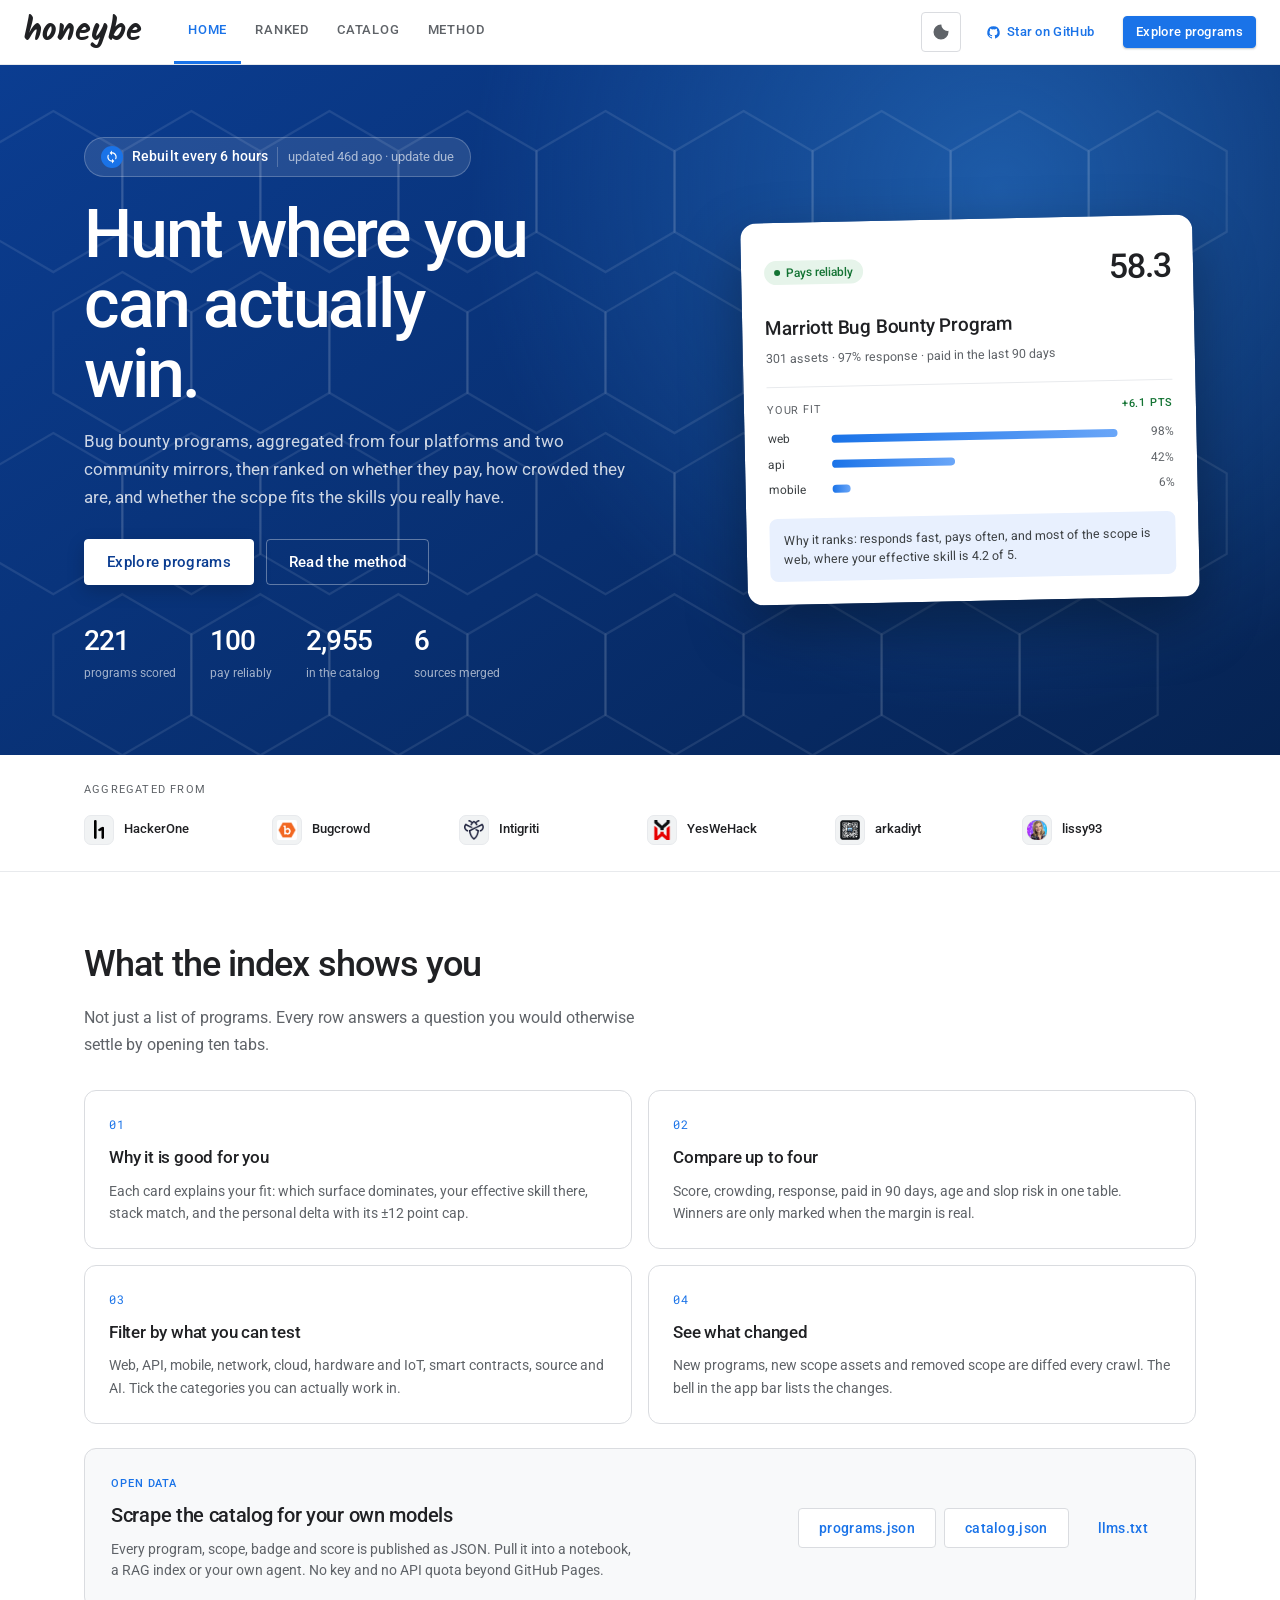
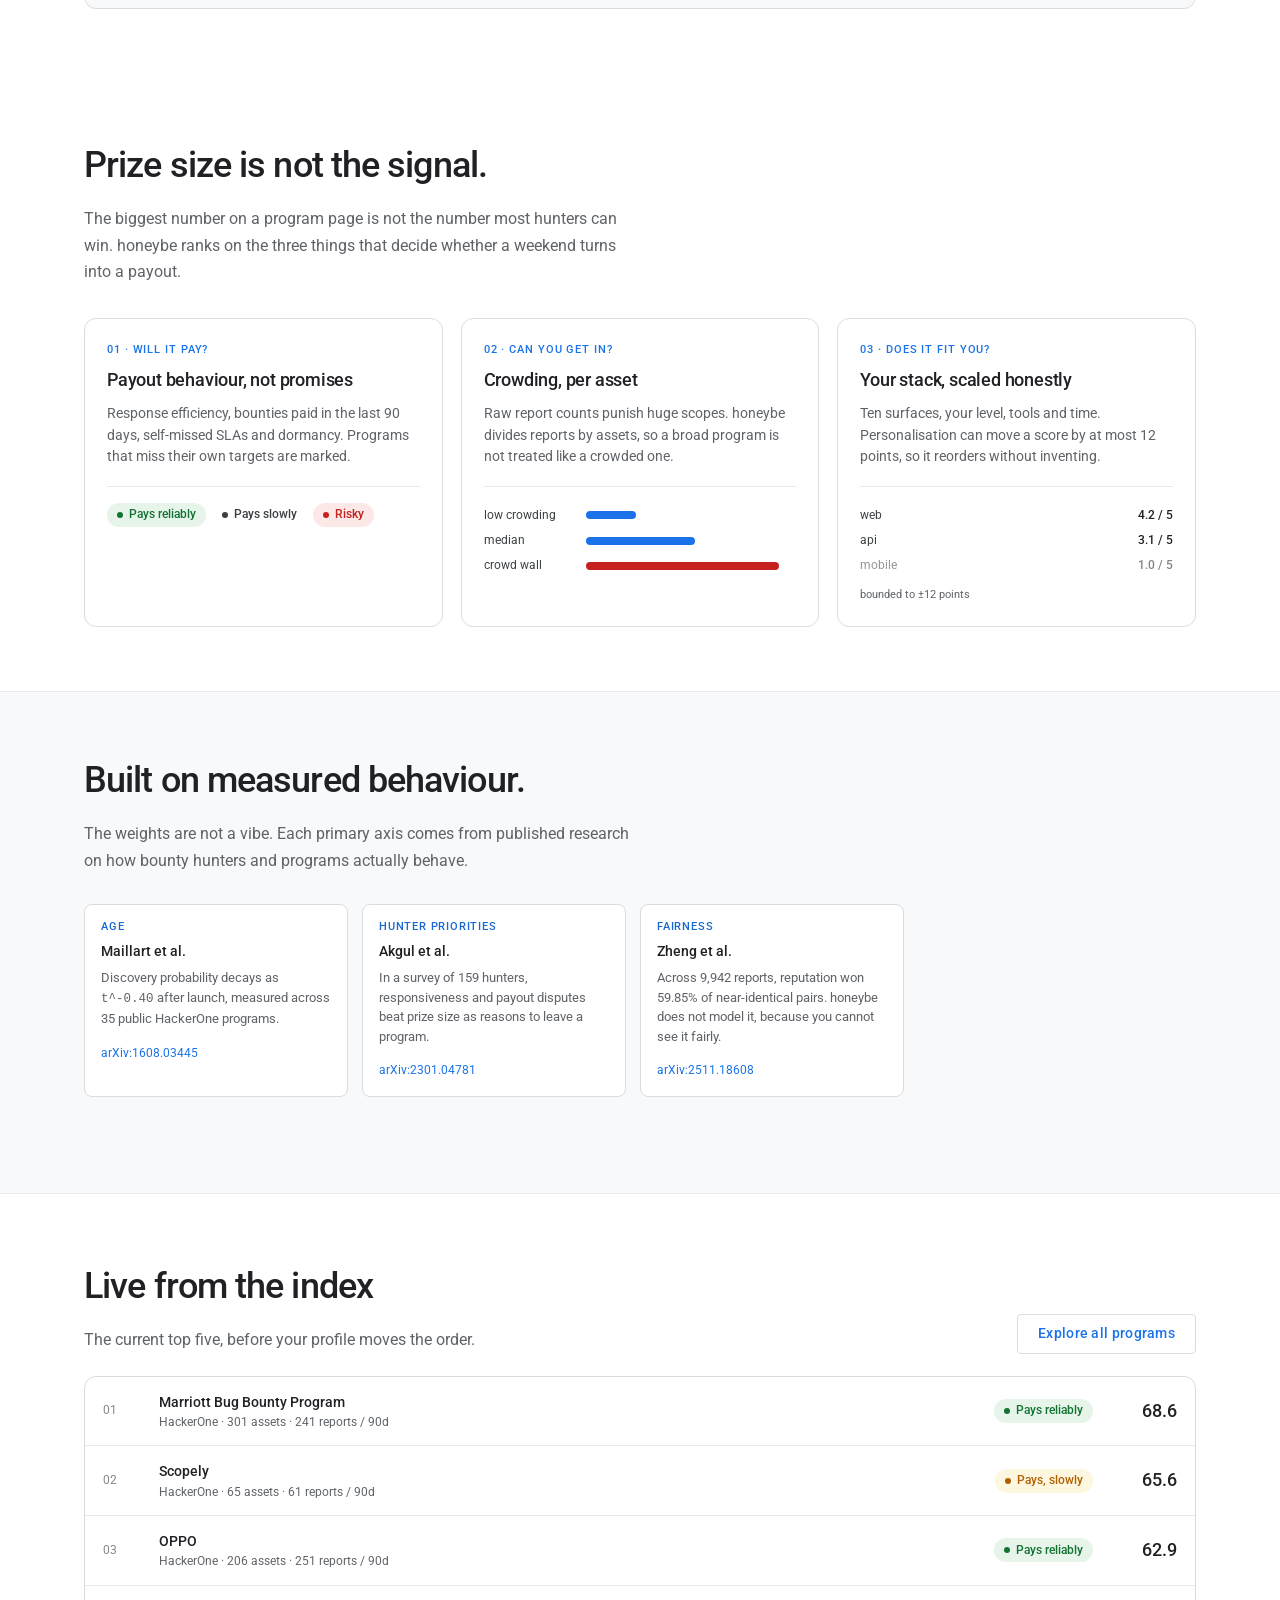
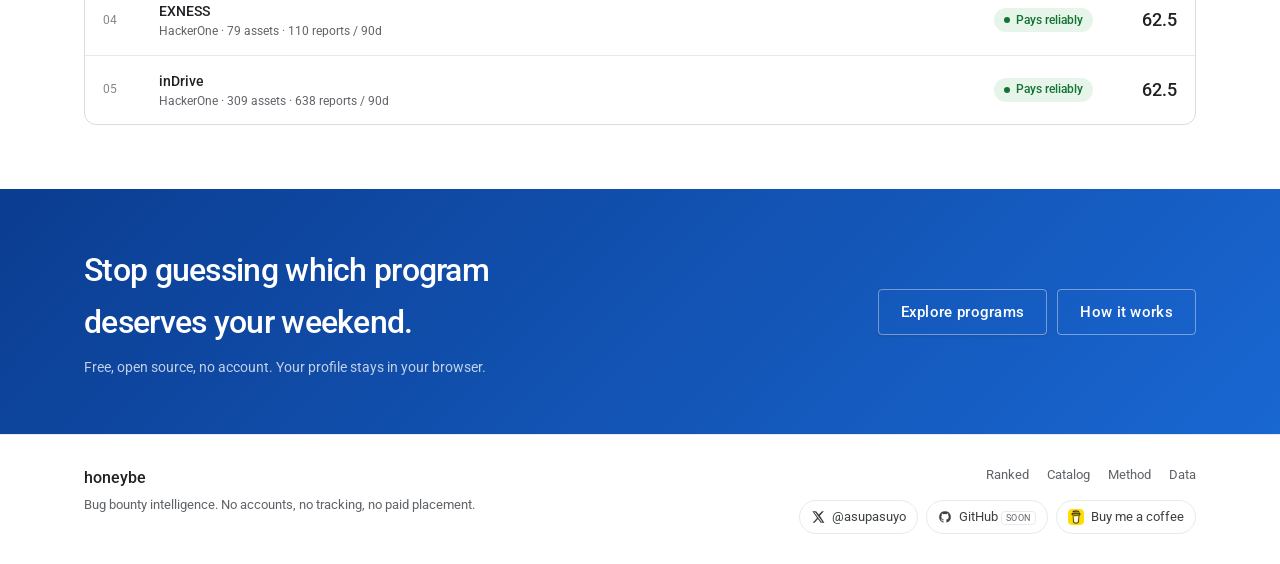
==== commit c5de60b4: "Replace the logo with a handwritten wordmark and h favicon" ====
--- a/public/index.html
+++ b/public/index.html
@@ -8,14 +8,23 @@
       name="description"
       content="honeybe aggregates bug bounty programs from HackerOne, Bugcrowd, Intigriti and YesWeHack, then ranks them on payout reliability, crowding and your own stack."
     />
+    <link rel="canonical" href="https://honeybe.tech/" />
+    <meta property="og:type" content="website" />
+    <meta property="og:site_name" content="honeybe" />
+    <meta property="og:title" content="honeybe - bug bounty intelligence" />
+    <meta
+      property="og:description"
+      content="honeybe aggregates bug bounty programs from HackerOne, Bugcrowd, Intigriti and YesWeHack, then ranks them on payout reliability, crowding and your own stack."
+    />
+    <meta property="og:url" content="https://honeybe.tech/" />
     <link rel="preconnect" href="https://fonts.googleapis.com" />
     <link rel="preconnect" href="https://fonts.gstatic.com" crossorigin />
     <link
-      href="https://fonts.googleapis.com/css2?family=Dancing+Script:wght@700&family=Roboto:wght@300;400;500;700&family=Roboto+Mono:wght@400;500&display=swap"
+      href="https://fonts.googleapis.com/css2?family=Kalam:wght@700&family=Roboto:wght@300;400;500;700&family=Roboto+Mono:wght@400;500&display=swap"
       rel="stylesheet"
     />
     <link rel="stylesheet" href="styles.css" />
-    <link rel="icon" type="image/png" href="logo.png" />
+    <link rel="icon" type="image/svg+xml" href="favicon.svg" />
     <script>
       (function () {
         try {
@@ -35,10 +44,7 @@
     <header class="appbar home-bar">
       <div class="appbar-inner">
         <a class="brand" href="index.html">
-          <img class="brand-mark" src="logo.png" alt="honeybe" />
-          <span class="brand-text">
-            <span class="brand-name">honeybe</span>
-          </span>
+          <span class="brand-name">honeybe</span>
         </a>
 
         <nav class="appnav" aria-label="Sections">
--- a/public/styles.css
+++ b/public/styles.css
@@ -103,7 +103,6 @@
 .brand {
   display: flex;
   align-items: center;
-  gap: 10px;
   text-decoration: none;
   color: inherit;
   flex-shrink: 0;
@@ -111,22 +110,13 @@
 .brand:hover {
   text-decoration: none;
 }
-.brand-mark {
-  width: 30px;
-  height: 30px;
-  flex-shrink: 0;
-  border-radius: 7px;
-}
-.brand-text {
-  display: flex;
-  flex-direction: column;
-  line-height: 1.1;
-}
 .brand-name {
-  font-size: 21px;
-  font-weight: 500;
-  color: var(--ink);
-  letter-spacing: -0.2px;
+  font-family: "Kalam", "Segoe Script", cursive;
+  font-size: 32px;
+  font-weight: 700;
+  color: var(--ink);
+  line-height: 1;
+  letter-spacing: 0;
 }
 
 .appnav {
@@ -2371,19 +2361,14 @@
 #onboard .modal-card {
   max-width: 520px;
 }
-.onboard-bee {
-  display: flex;
-  justify-content: center;
-  margin-bottom: 14px;
-}
-.onboard-bee svg {
-  width: 40px;
-  height: 40px;
-}
-.onboard-bee img {
-  width: 44px;
-  height: 44px;
-  border-radius: 10px;
+.onboard-wordmark {
+  text-align: center;
+  margin-bottom: 8px;
+  font-family: "Kalam", "Segoe Script", cursive;
+  font-size: 36px;
+  font-weight: 700;
+  color: var(--blue);
+  line-height: 1;
 }
 #onboard h2 {
   text-align: center;
@@ -3846,8 +3831,8 @@
     row-gap: 6px;
   }
 
-  .brand-text {
-    display: none;
+  .brand-name {
+    font-size: 28px;
   }
 
   .appnav {
